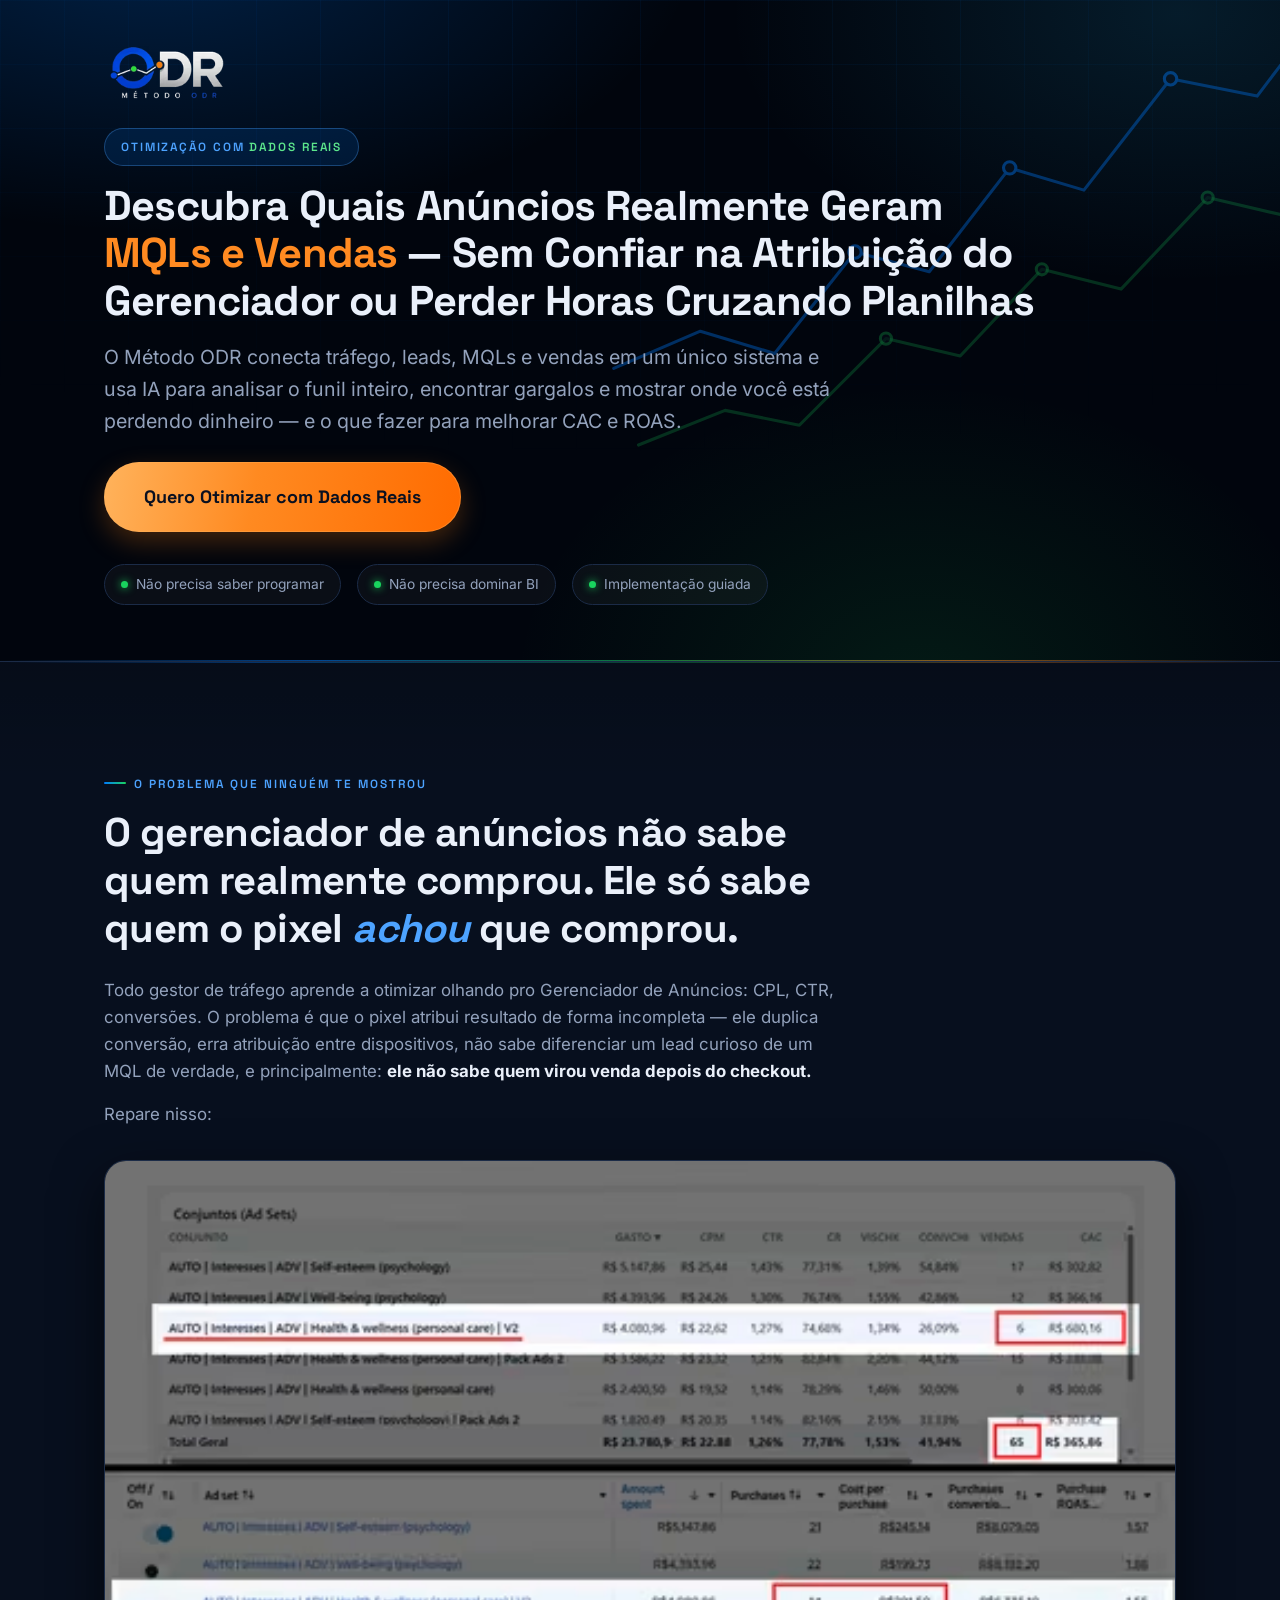
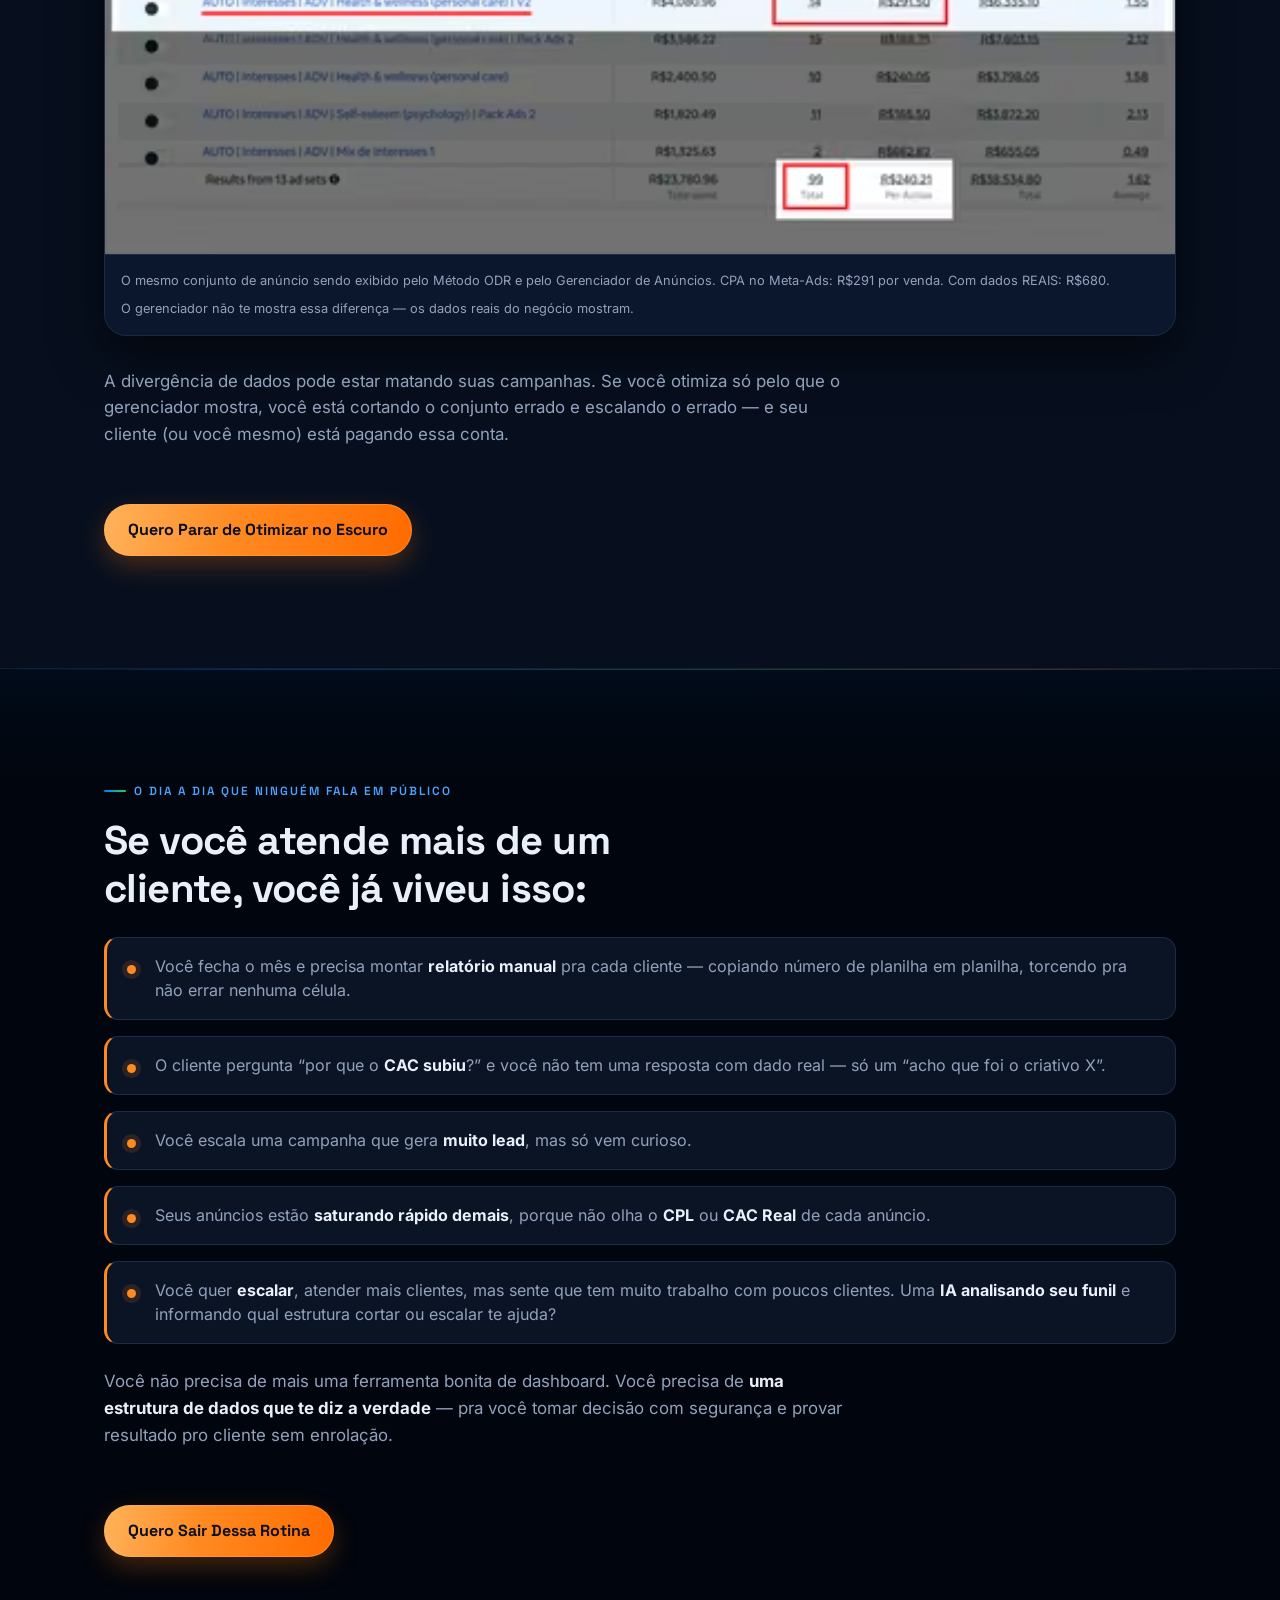
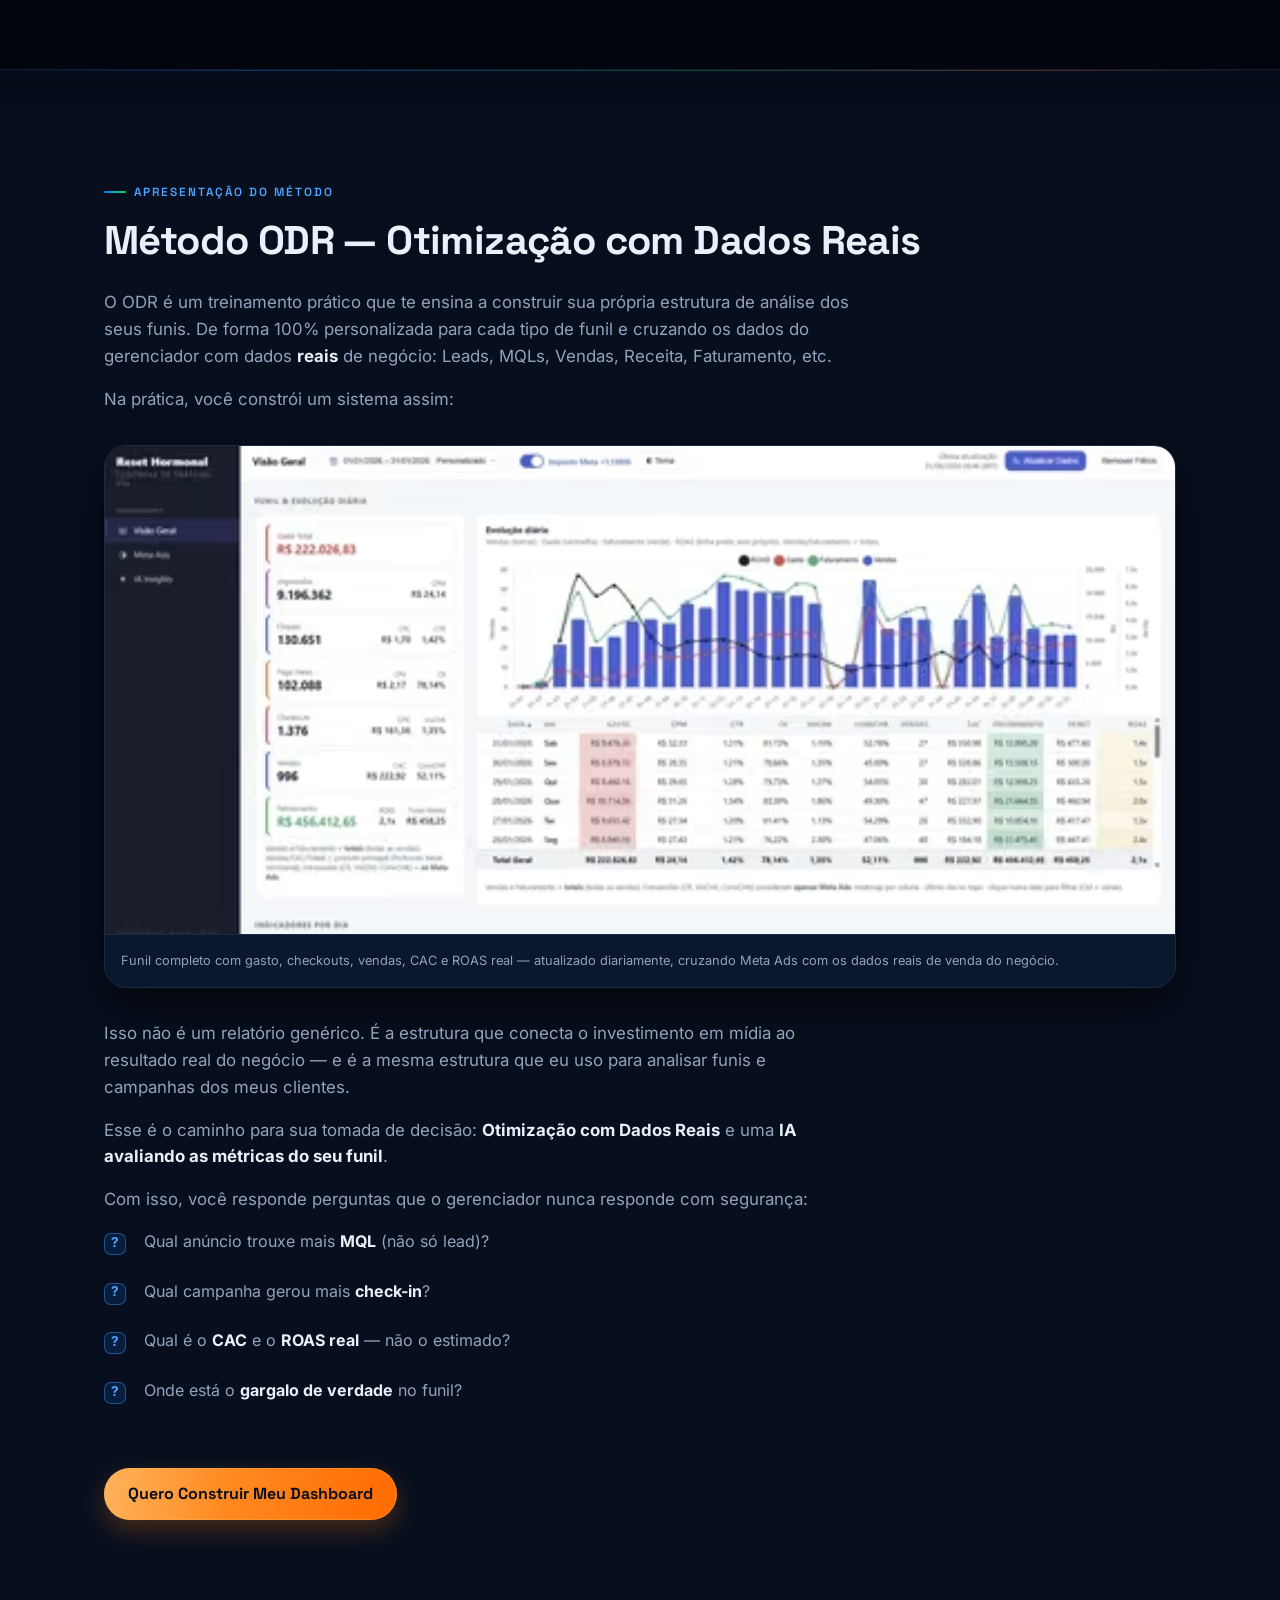
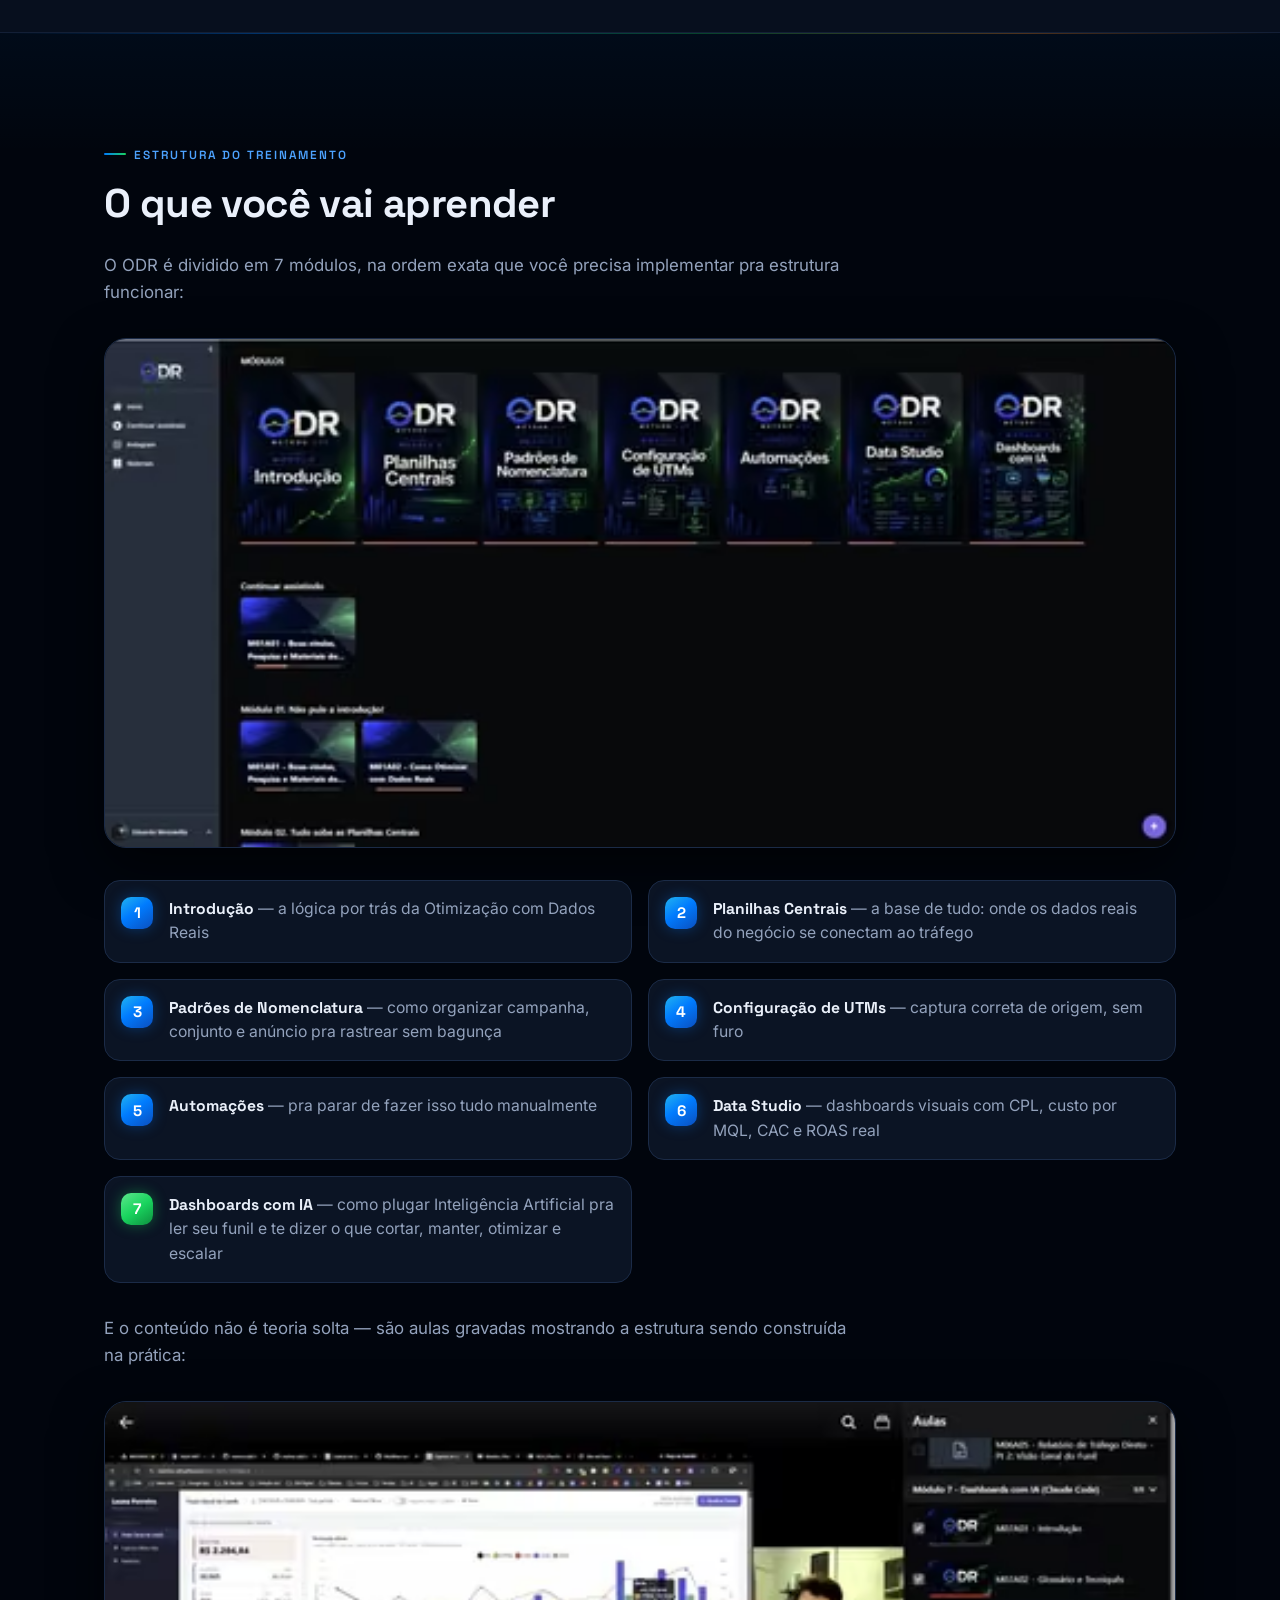
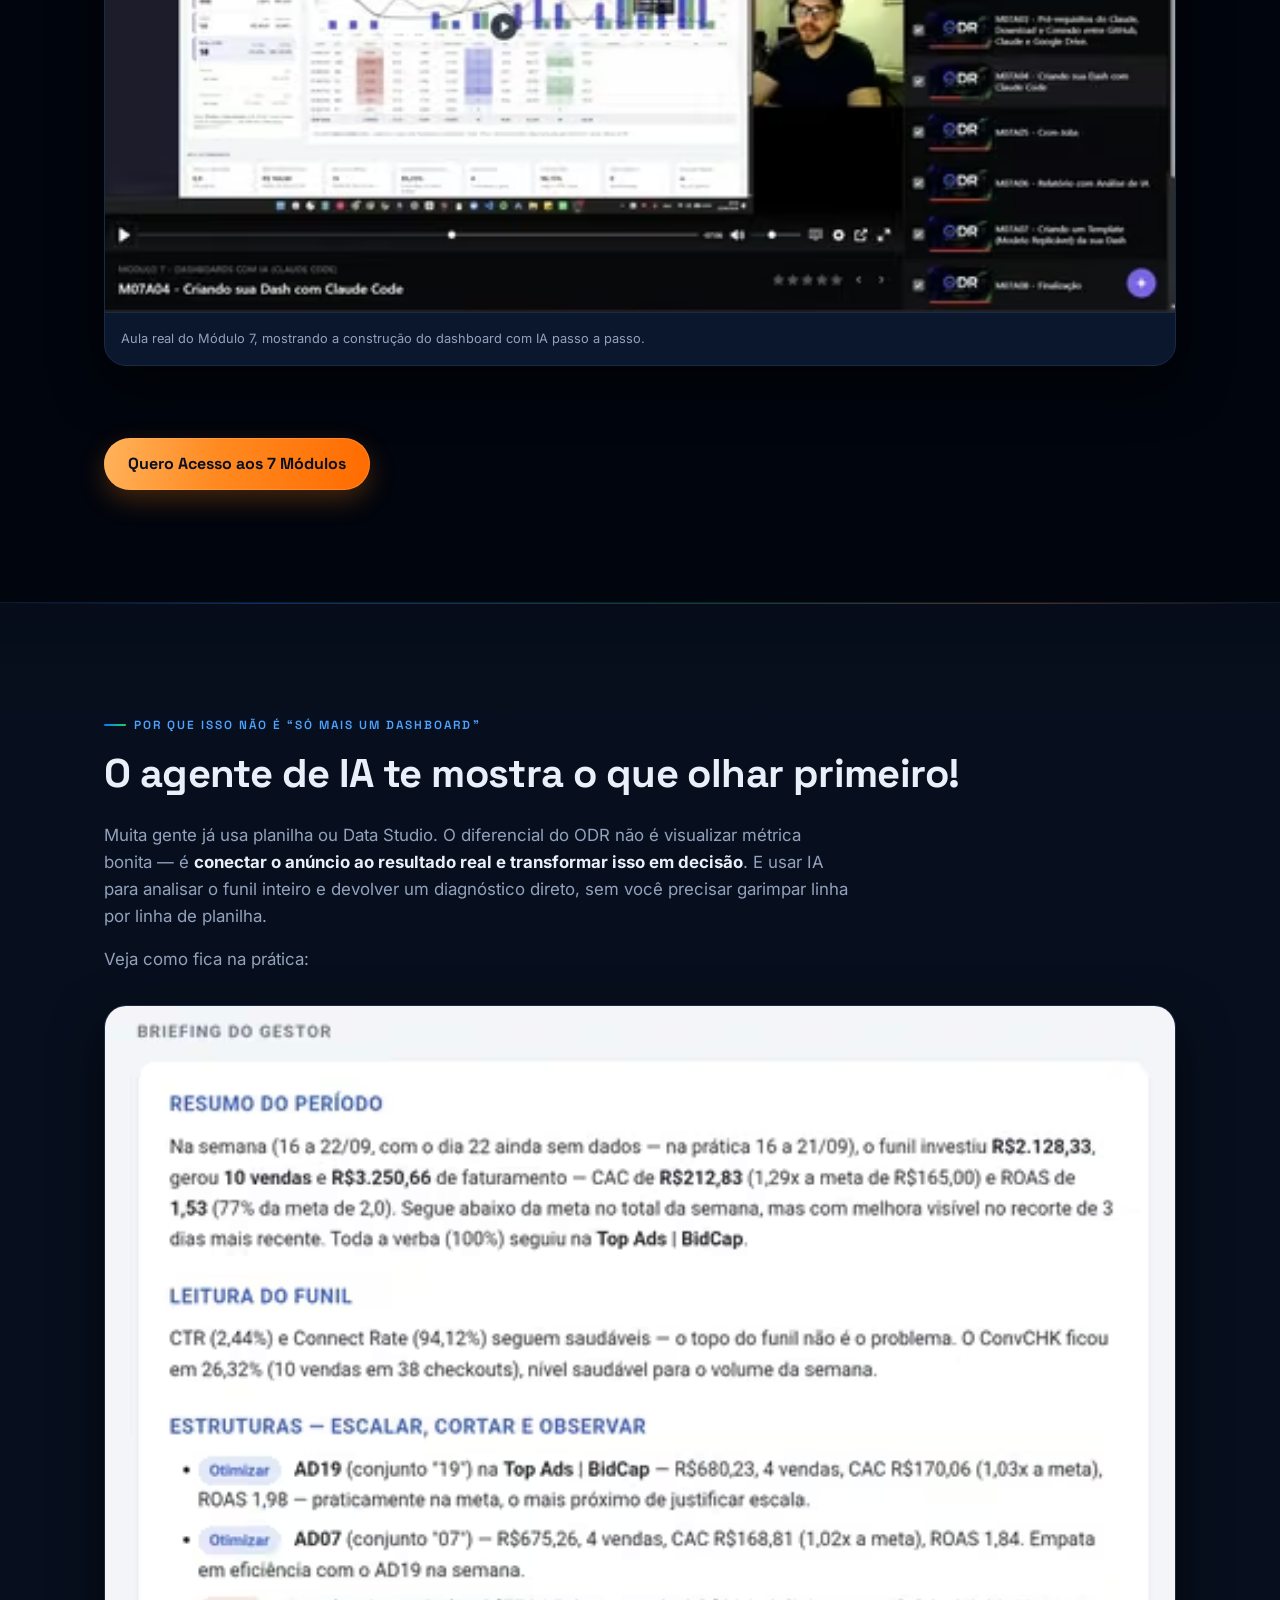
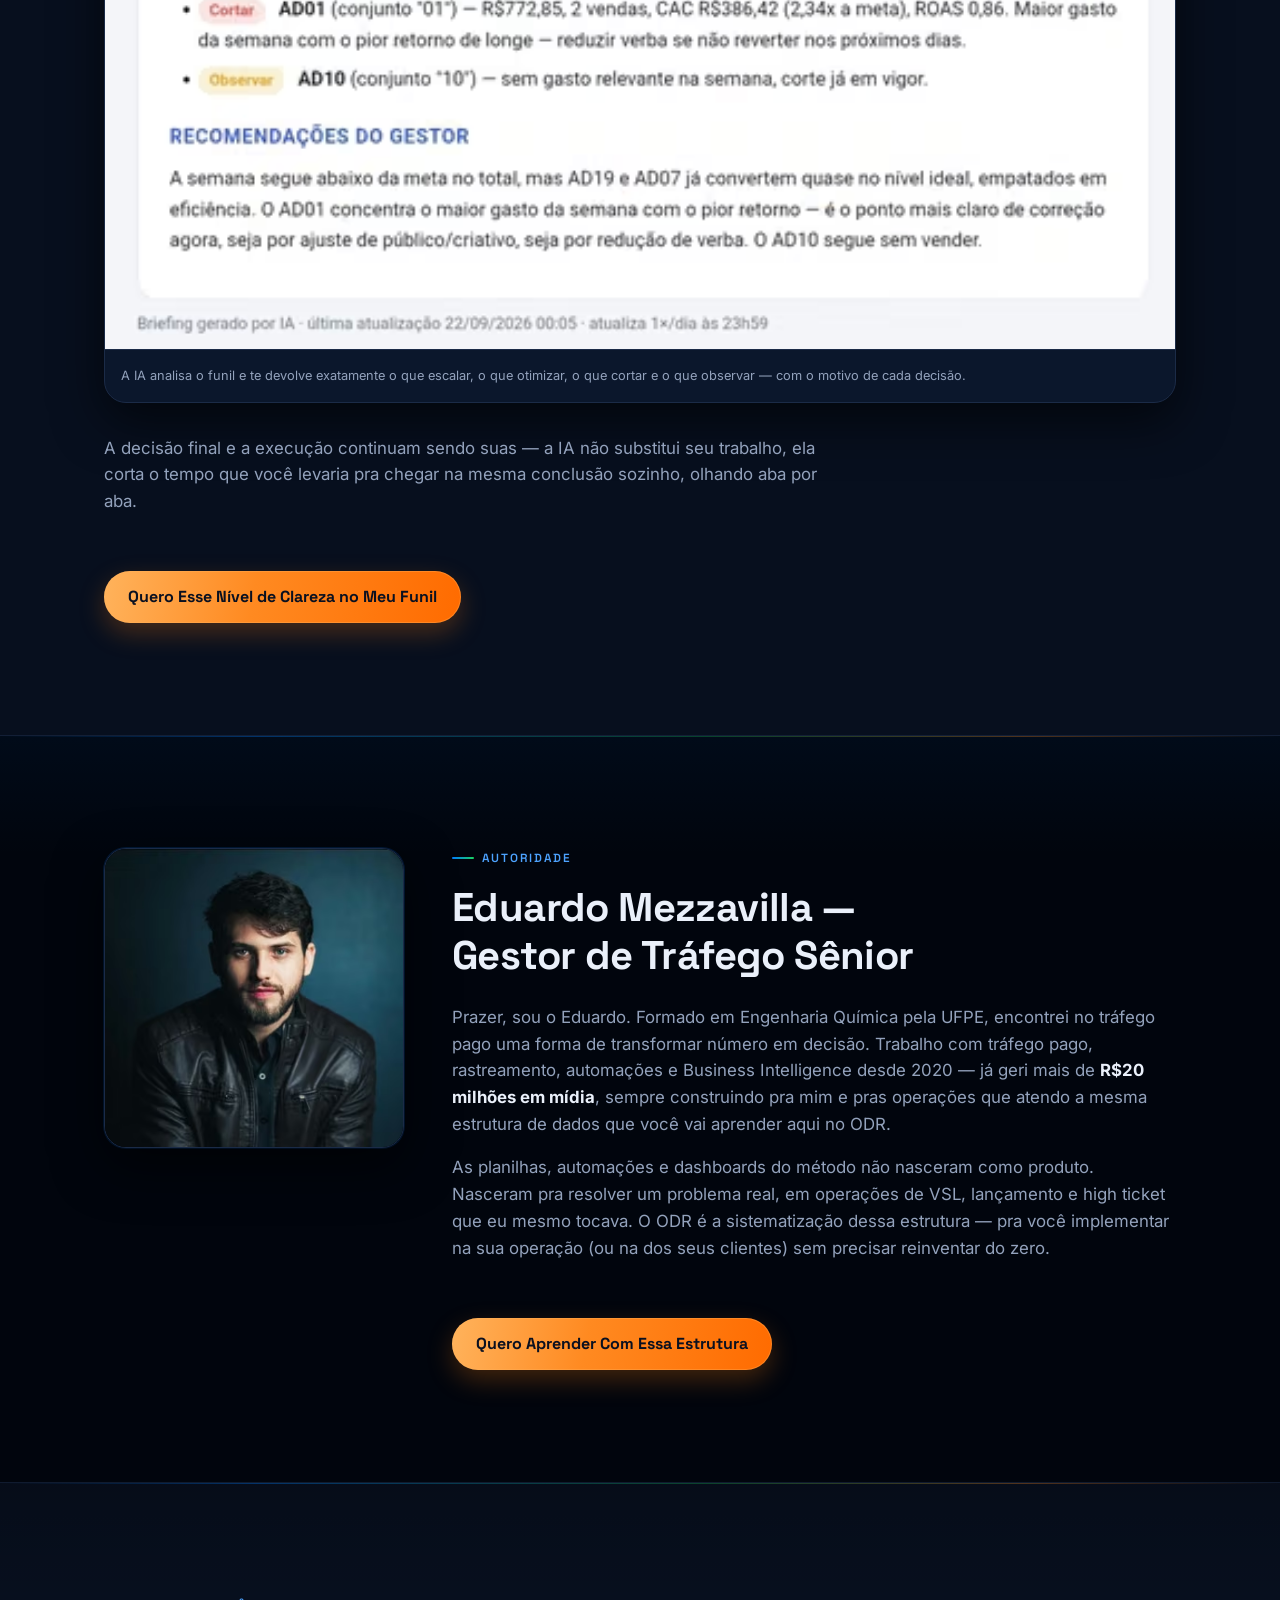
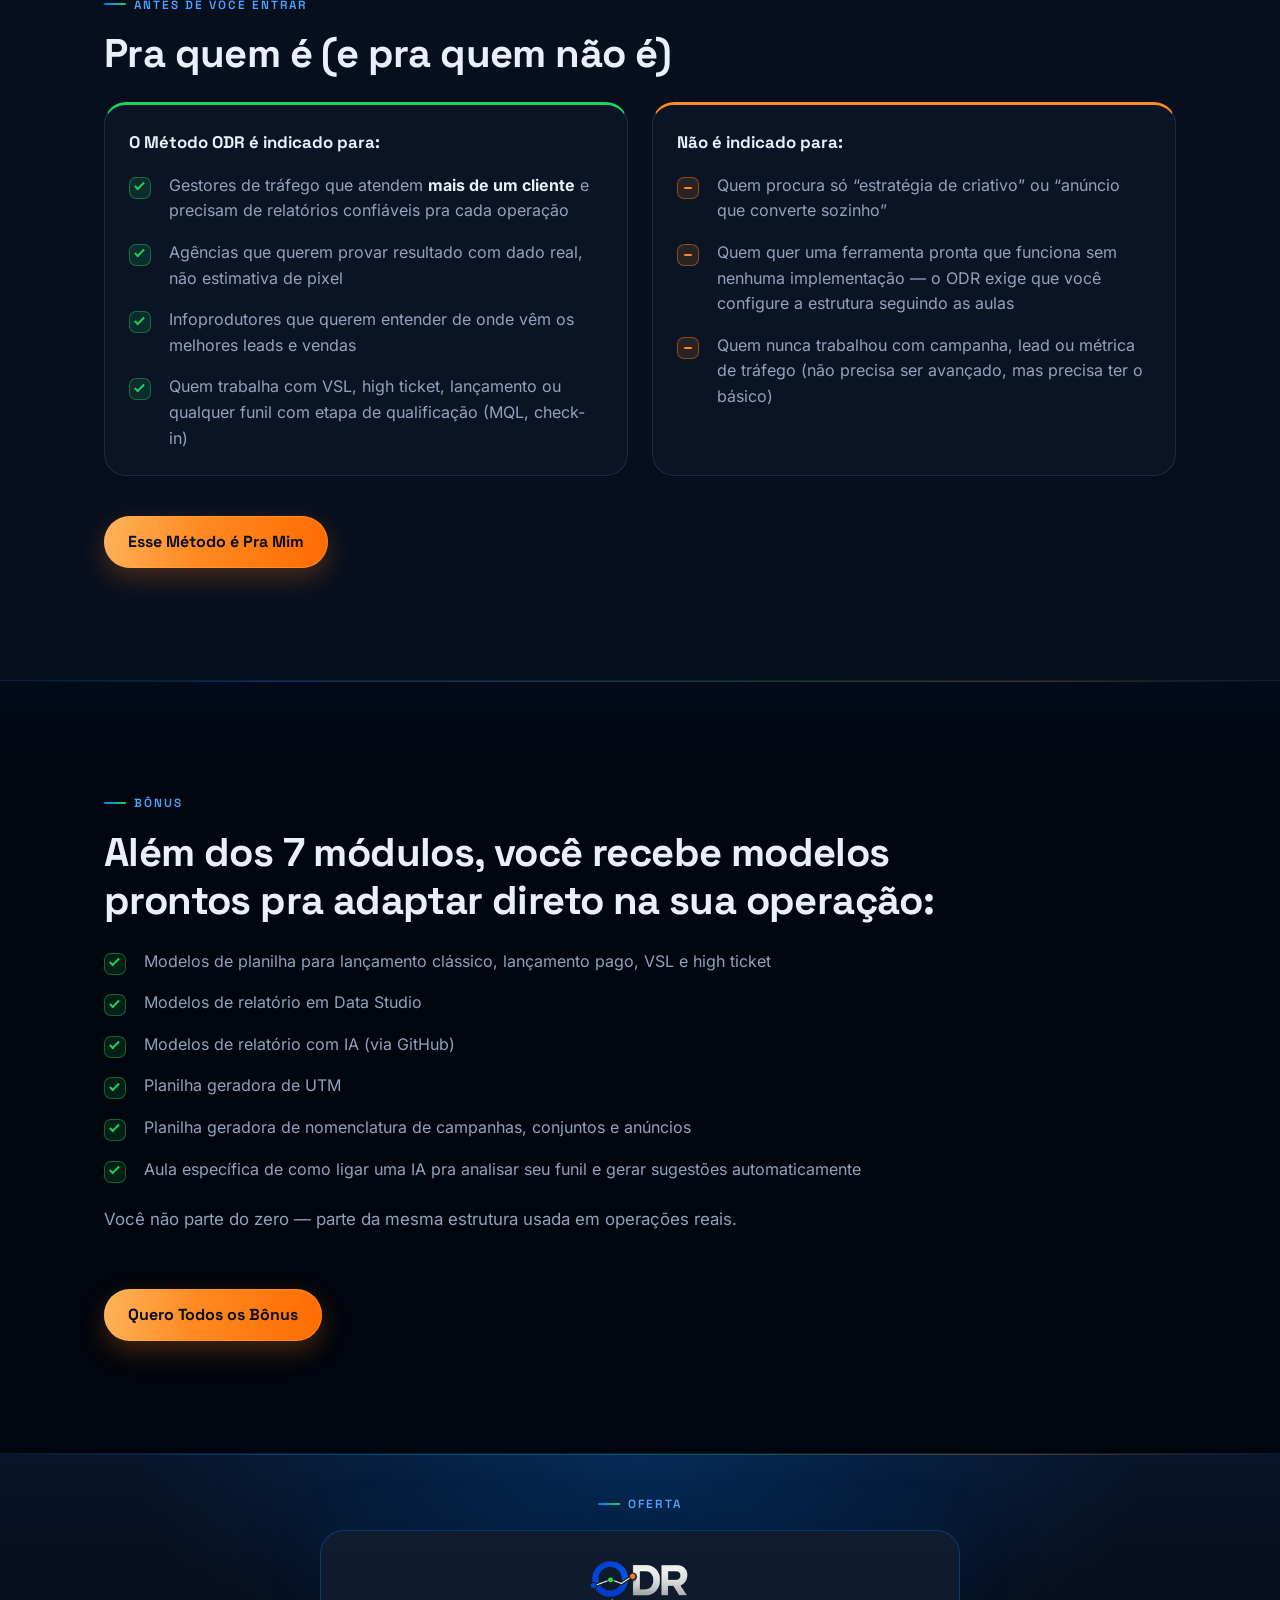
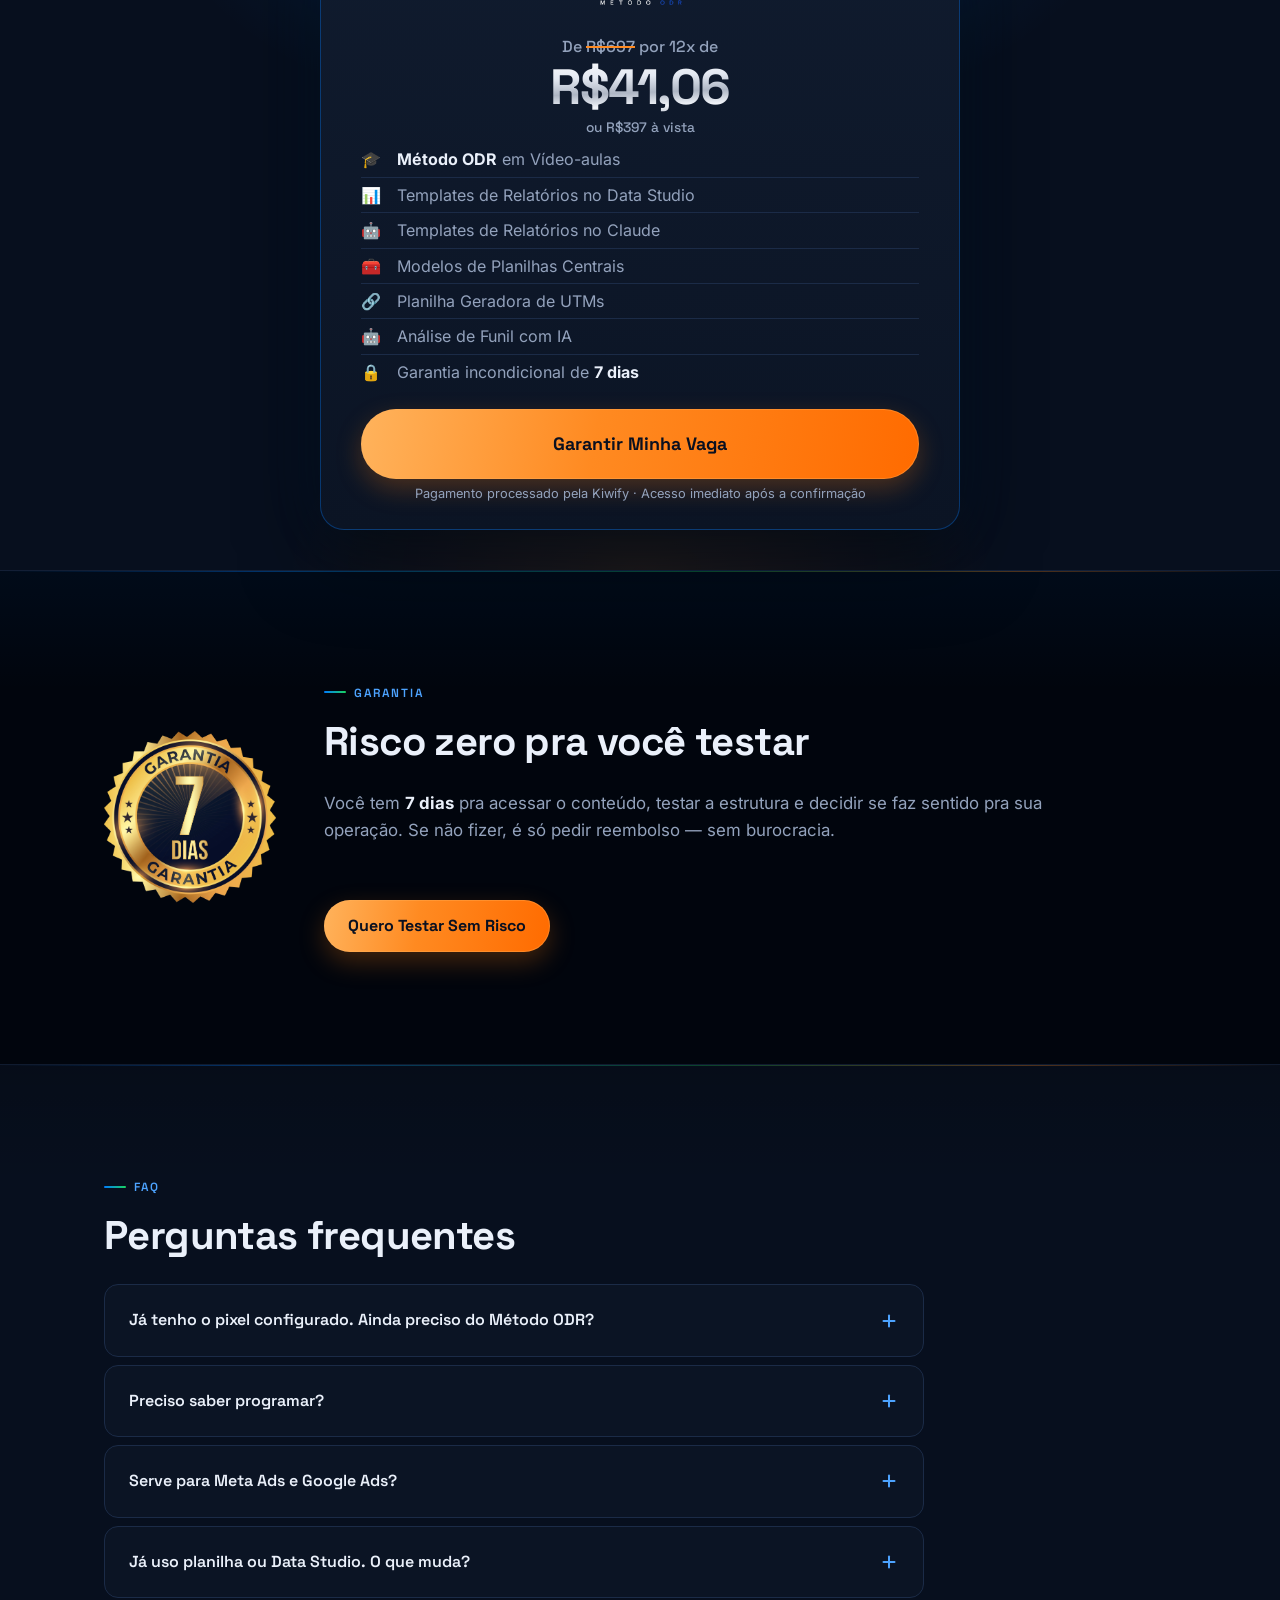
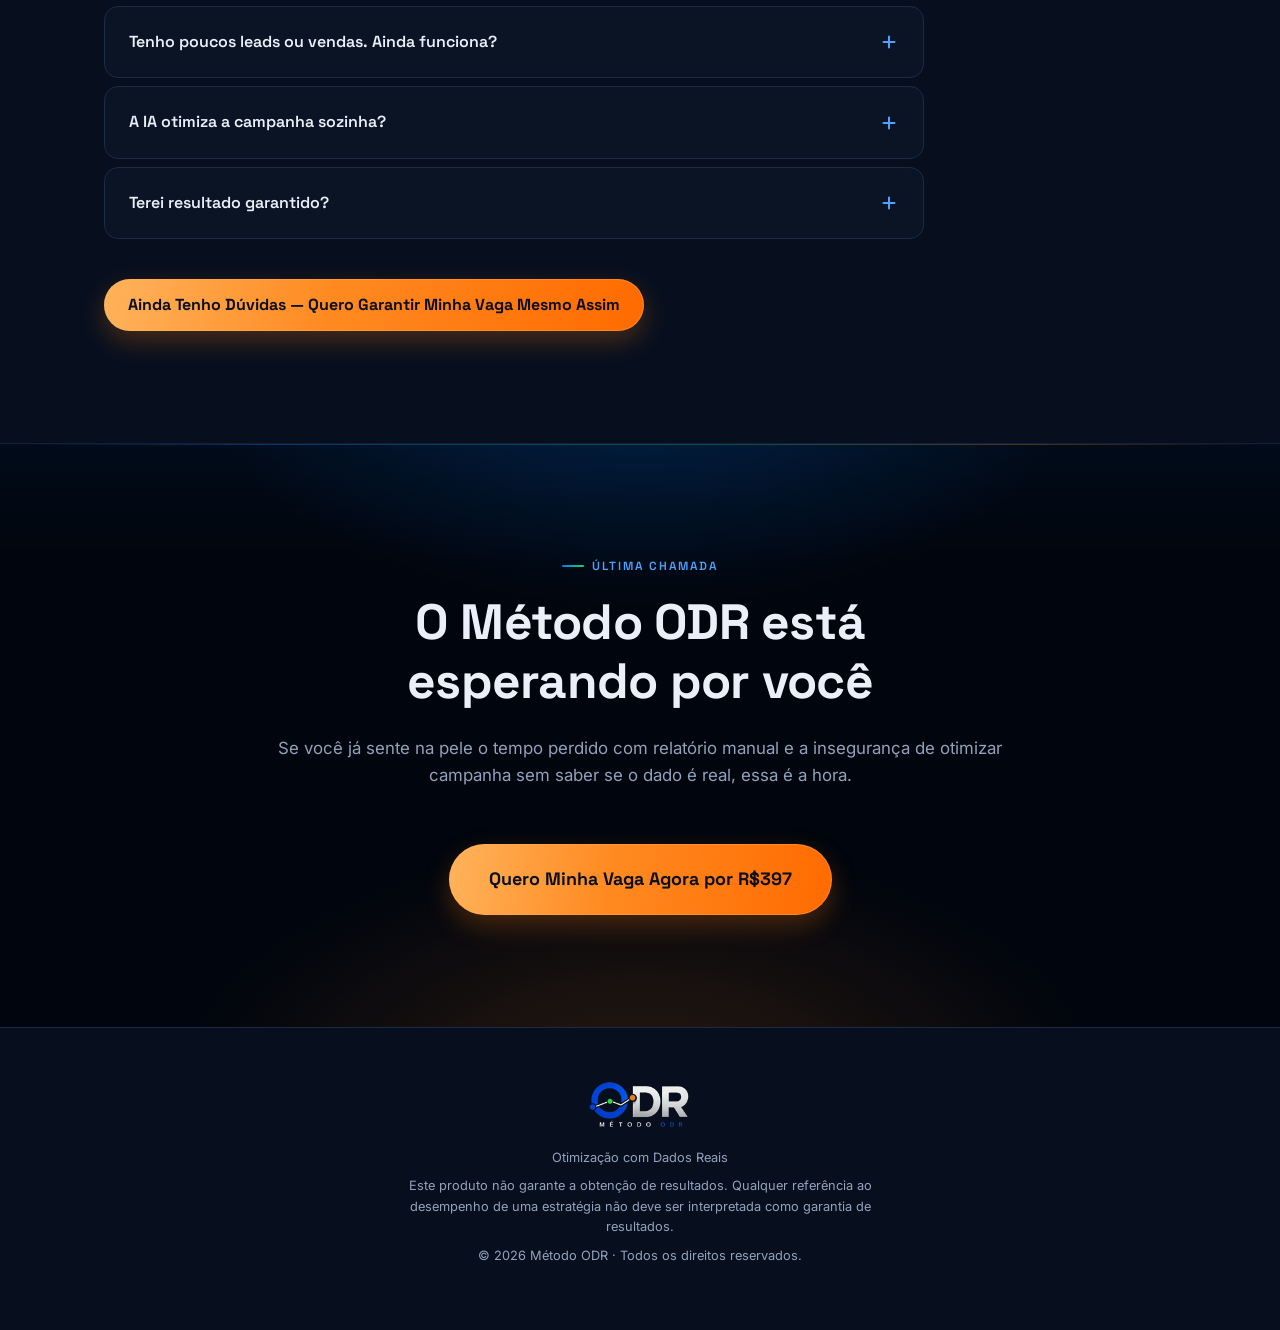
==== index.html @ b41dac34 "Remove price from offer CTA button text Co-Authored-By: Claude Sonnet 5 <noreply@anthropic.com> Clau" ====
<!doctype html>
<html lang="pt-BR">
<head>
<meta charset="utf-8">

<!-- ============================================================
     RASTREAMENTO — SEMPRE PRIMEIRO, NUNCA COM LAZY LOAD
     Ordem intencional: GTM e Meta Pixel disparam antes de CSS,
     fontes e qualquer JS da página.
     ============================================================ -->

<!-- Google Tag Manager -->
<script>(function(w,d,s,l,i){w[l]=w[l]||[];w[l].push({'gtm.start':
new Date().getTime(),event:'gtm.js'});var f=d.getElementsByTagName(s)[0],
j=d.createElement(s),dl=l!='dataLayer'?'&l='+l:'';j.async=true;j.src=
'https://www.googletagmanager.com/gtm.js?id='+i+dl;f.parentNode.insertBefore(j,f);
})(window,document,'script','dataLayer','GTM-T9RTDFZ2');</script>
<!-- End Google Tag Manager -->

<!-- Meta Pixel Code -->
<script>
!function(f,b,e,v,n,t,s){if(f.fbq)return;n=f.fbq=function(){n.callMethod?
n.callMethod.apply(n,arguments):n.queue.push(arguments)};if(!f._fbq)f._fbq=n;
n.push=n;n.loaded=!0;n.version='2.0';n.queue=[];t=b.createElement(e);t.async=!0;
t.src=v;s=b.getElementsByTagName(e)[0];s.parentNode.insertBefore(t,s)}(window,
document,'script','https://connect.facebook.net/en_US/fbevents.js');

/* eventID compartilhado entre Pixel (browser) e API de Conversões (servidor).
   É ele que evita evento duplicado quando a CAPI for ligada. */
window.ODR_PAGEVIEW_EVENT_ID = 'pv-' + Date.now().toString(36) + '-' +
  Math.random().toString(36).slice(2, 10);

fbq('init', '2180723985697542');
fbq('track', 'PageView', {}, { eventID: window.ODR_PAGEVIEW_EVENT_ID });
</script>
<!-- End Meta Pixel Code (o <noscript> fica no topo do <body>) -->

<meta name="viewport" content="width=device-width, initial-scale=1">
<meta name="theme-color" content="#01050D">

<title>Método ODR — Otimização com Dados Reais para Gestores de Tráfego</title>
<meta name="description" content="Aprenda a cruzar os dados reais do funil (MQL, check-in, venda) com o gerenciador de anúncios e pare de otimizar por CPL. Otimize por CAC e ROAS de verdade, mesmo gerenciando vários clientes.">
<meta name="robots" content="index, follow">
<link rel="canonical" href="https://metrics-odr.github.io/lp-metodo-odr/">

<meta property="og:type" content="website">
<meta property="og:locale" content="pt_BR">
<meta property="og:site_name" content="Método ODR">
<meta property="og:url" content="https://metrics-odr.github.io/lp-metodo-odr/">
<meta property="og:title" content="Seu Cliente Pergunta “De Onde Vieram Essas Vendas?” Você Chuta Com o Pixel, Vira a Noite no Excel — ou Tem um Sistema Que Já Responde">
<meta property="og:description" content="O Método ODR ensina gestores de tráfego e agências a cruzar os dados reais do funil (MQL, check-in, venda) com o gerenciador de anúncios — pra você parar de otimizar por CPL e começar a otimizar por CAC e ROAS de verdade.">
<meta property="og:image" content="https://metrics-odr.github.io/lp-metodo-odr/assets/img/og-image.png">
<meta property="og:image:width" content="1200">
<meta property="og:image:height" content="630">
<meta property="og:image:alt" content="Método ODR — Otimização com Dados Reais">

<meta name="twitter:card" content="summary_large_image">
<meta name="twitter:title" content="Seu Cliente Pergunta “De Onde Vieram Essas Vendas?” Você Chuta Com o Pixel ou Tem Certeza?">
<meta name="twitter:description" content="Cruze os dados reais do funil com o gerenciador de anúncios e otimize por CAC e ROAS de verdade.">
<meta name="twitter:image" content="https://metrics-odr.github.io/lp-metodo-odr/assets/img/og-image.png">

<!-- Favicon placeholder com as iniciais ODR -->
<link rel="icon" href="assets/img/favicon-64.png" type="image/png" sizes="64x64">
<link rel="apple-touch-icon" href="assets/img/apple-touch-icon.png">

<!-- Fontes self-hosted: sem chamada a domínio de terceiros. -->
<link rel="preload" href="assets/fonts/grotesk-latin.woff2" as="font" type="font/woff2" crossorigin>
<link rel="preload" href="assets/fonts/inter-latin.woff2" as="font" type="font/woff2" crossorigin>
<link rel="stylesheet" href="assets/css/style.css">
</head>
<body>
<!-- Google Tag Manager (noscript) -->
<noscript><iframe src="https://www.googletagmanager.com/ns.html?id=GTM-T9RTDFZ2"
height="0" width="0" style="display:none;visibility:hidden"></iframe></noscript>
<!-- End Google Tag Manager (noscript) -->

<!-- Meta Pixel (noscript) -->
<noscript><img height="1" width="1" style="display:none" alt=""
src="https://www.facebook.com/tr?id=2180723985697542&amp;ev=PageView&amp;noscript=1"></noscript>
<!-- End Meta Pixel (noscript) -->

<!-- ============================ SEÇÃO 1 — HERO ============================ -->
<header class="hero" id="topo">
  <svg class="hero__art" viewBox="0 0 600 400" aria-hidden="true" focusable="false" preserveAspectRatio="xMidYMid slice">
    <g fill="none" stroke-width="2.5" stroke-linecap="round" stroke-linejoin="round">
      <polyline points="20,330 90,300 150,318 215,236 275,252 340,168 400,186 470,96 540,110 590,44" stroke="#007BFE" opacity=".85"/>
      <polyline points="40,392 110,364 170,376 240,306 300,320 366,250 430,266 500,192 560,206" stroke="#19D45E" opacity=".5"/>
    </g>
    <g fill="#0B1424" stroke="#007BFE" stroke-width="2.5">
      <circle cx="215" cy="236" r="5"/><circle cx="340" cy="168" r="5"/>
      <circle cx="470" cy="96" r="5"/><circle cx="590" cy="44" r="5"/>
    </g>
    <g fill="#0B1424" stroke="#19D45E" stroke-width="2.5" opacity=".6">
      <circle cx="240" cy="306" r="4.5"/><circle cx="366" cy="250" r="4.5"/><circle cx="500" cy="192" r="4.5"/>
    </g>
  </svg>
  <div class="wrap hero__inner">
    <a class="brand" href="#topo" aria-label="Método ODR — início">
      <picture>
        <source type="image/avif" srcset="assets/img/logo-odr-180.avif 180w, assets/img/logo-odr-311.avif 311w, assets/img/logo-odr-466.avif 466w, assets/img/logo-odr-679.avif 679w" sizes="(min-width:561px) 133px, 105px">
        <source type="image/webp" srcset="assets/img/logo-odr-180.webp 180w, assets/img/logo-odr-311.webp 311w, assets/img/logo-odr-466.webp 466w, assets/img/logo-odr-679.webp 679w" sizes="(min-width:561px) 133px, 105px">
        <img src="assets/img/logo-odr.png" width="679" height="341"
             alt="Método ODR — Otimização com Dados Reais" fetchpriority="high" decoding="async">
      </picture>
    </a>

    <p class="eyebrow">Otimização com <b>Dados Reais</b></p>

    <h1 class="hero__title">
      Descubra Quais Anúncios Realmente Geram <em>MQLs e Vendas</em> — Sem Confiar na Atribuição
      do Gerenciador ou Perder Horas Cruzando Planilhas
    </h1>

    <p class="hero__sub">
      O Método ODR conecta tráfego, leads, MQLs e vendas em um único sistema e usa IA para
      analisar o funil inteiro, encontrar gargalos e mostrar onde você está perdendo dinheiro —
      e o que fazer para melhorar CAC e ROAS.
    </p>

    <!-- TODO: trocar pelo link do checkout Kiwify (config em assets/js/script.js → CHECKOUT_URL) -->
    <a class="btn btn--primary btn--xl" href="#oferta" data-cta="scroll" data-cta-id="cta-1">
      Quero Otimizar com Dados Reais
    </a>

    <ul class="hero__badges">
      <li>Não precisa saber programar</li>
      <li>Não precisa dominar BI</li>
      <li>Implementação guiada</li>
    </ul>
  </div>
</header>

<main>

<!-- ============ SEÇÃO 2 — ABERTURA DE CONSCIÊNCIA ============ -->
<section class="sec sec--alt" id="secao-2" aria-labelledby="h2-2">
  <div class="wrap">
    <p class="sec__kicker">O problema que ninguém te mostrou</p>
    <h2 class="sec__title" id="h2-2">
      O gerenciador de anúncios não sabe quem realmente comprou.
      Ele só sabe quem o pixel <em>achou</em> que comprou.
    </h2>

    <p class="lead">
      Todo gestor de tráfego aprende a otimizar olhando pro Gerenciador de Anúncios: CPL, CTR,
      conversões. O problema é que o pixel atribui resultado de forma incompleta — ele duplica
      conversão, erra atribuição entre dispositivos, não sabe diferenciar um lead curioso de um
      MQL de verdade, e principalmente: <strong>ele não sabe quem virou venda depois do checkout.</strong>
    </p>

    <p class="lead">Repare nisso:</p>

    <figure class="shot">
      <picture>
        <source type="image/avif" srcset="assets/img/imagem-4-480.avif 480w, assets/img/imagem-4-800.avif 800w, assets/img/imagem-4-952.avif 952w" sizes="(min-width:1120px) 1080px, calc(100vw - 40px)">
        <source type="image/webp" srcset="assets/img/imagem-4-480.webp 480w, assets/img/imagem-4-800.webp 800w, assets/img/imagem-4-952.webp 952w" sizes="(min-width:1120px) 1080px, calc(100vw - 40px)">
        <img src="assets/img/imagem-4.png" width="952" height="616" loading="lazy" decoding="async"
          alt="Tabela de conjuntos de anúncio comparando dois ad sets: um com CAC de R$291 por venda real e outro com R$680.">
      </picture>
      <figcaption>
        <p>O mesmo conjunto de anúncio sendo exibido pelo Método ODR e pelo Gerenciador de Anúncios. CPA no Meta-Ads: R$291 por venda. Com dados REAIS: R$680.</p>
        <p>O gerenciador não te mostra essa diferença — os dados reais do negócio mostram.</p>
      </figcaption>
    </figure>

    <p class="lead">
      A divergência de dados pode estar matando suas campanhas. Se você otimiza só pelo que o
      gerenciador mostra, você está cortando o conjunto errado e escalando o errado — e seu
      cliente (ou você mesmo) está pagando essa conta.
    </p>

    <!-- TODO: trocar pelo link do checkout Kiwify (config em assets/js/script.js → CHECKOUT_URL) -->
    <a class="btn btn--primary" href="#oferta" data-cta="scroll" data-cta-id="cta-2">
      Quero Parar de Otimizar no Escuro
    </a>
  </div>
</section>

<!-- ==================== SEÇÃO 3 — AGITAÇÃO ==================== -->
<section class="sec" id="secao-3" aria-labelledby="h2-3">
  <div class="wrap">
    <p class="sec__kicker">O dia a dia que ninguém fala em público</p>
    <h2 class="sec__title" id="h2-3">Se você atende mais de um cliente, você já viveu isso:</h2>

    <ul class="painlist">
      <li>Você fecha o mês e precisa montar <strong>relatório manual</strong> pra cada cliente — copiando número de planilha em planilha, torcendo pra não errar nenhuma célula.</li>
      <li>O cliente pergunta “por que o <strong>CAC subiu</strong>?” e você não tem uma resposta com dado real — só um “acho que foi o criativo X”.</li>
      <li>Você escala uma campanha que gera <strong>muito lead</strong>, mas só vem curioso.</li>
      <li>Seus anúncios estão <strong>saturando rápido demais</strong>, porque não olha o <strong>CPL</strong> ou <strong>CAC Real</strong> de cada anúncio.</li>
      <li>Você quer <strong>escalar</strong>, atender mais clientes, mas sente que tem muito trabalho com poucos clientes. Uma <strong>IA analisando seu funil</strong> e informando qual estrutura cortar ou escalar te ajuda?</li>
    </ul>

    <p class="lead">
      Você não precisa de mais uma ferramenta bonita de dashboard. Você precisa de
      <strong>uma estrutura de dados que te diz a verdade</strong> — pra você tomar decisão com
      segurança e provar resultado pro cliente sem enrolação.
    </p>

    <!-- TODO: trocar pelo link do checkout Kiwify (config em assets/js/script.js → CHECKOUT_URL) -->
    <a class="btn btn--primary" href="#oferta" data-cta="scroll" data-cta-id="cta-3">
      Quero Sair Dessa Rotina
    </a>
  </div>
</section>

<!-- ============ SEÇÃO 4 — APRESENTAÇÃO DO MÉTODO ============ -->
<section class="sec sec--alt" id="metodo" aria-labelledby="h2-4">
  <div class="wrap">
    <p class="sec__kicker">Apresentação do método</p>
    <h2 class="sec__title" id="h2-4">Método ODR — Otimização com Dados Reais</h2>

    <p class="lead">
      O ODR é um treinamento prático que te ensina a construir sua própria estrutura de análise dos
      seus funis. De forma 100% personalizada para cada tipo de funil e cruzando os dados do
      gerenciador com dados <strong>reais</strong> de negócio: Leads, MQLs, Vendas, Receita, Faturamento, etc.
    </p>

    <p class="lead">Na prática, você constrói um sistema assim:</p>

    <figure class="shot">
      <picture>
        <source type="image/avif" srcset="assets/img/imagem-3-480.avif 480w, assets/img/imagem-3-800.avif 800w, assets/img/imagem-3-1200.avif 1200w, assets/img/imagem-3-1568.avif 1568w" sizes="(min-width:1120px) 1080px, calc(100vw - 40px)">
        <source type="image/webp" srcset="assets/img/imagem-3-480.webp 480w, assets/img/imagem-3-800.webp 800w, assets/img/imagem-3-1200.webp 1200w, assets/img/imagem-3-1568.webp 1568w" sizes="(min-width:1120px) 1080px, calc(100vw - 40px)">
        <img src="assets/img/imagem-3.png" width="1568" height="717" loading="lazy" decoding="async"
          alt="Dashboard do funil completo com gasto, checkouts, vendas, CAC e ROAS real atualizados diariamente.">
      </picture>
      <figcaption>
        Funil completo com gasto, checkouts, vendas, CAC e ROAS real — atualizado diariamente,
        cruzando Meta Ads com os dados reais de venda do negócio.
      </figcaption>
    </figure>

    <p class="lead">
      Isso não é um relatório genérico. É a estrutura que conecta o investimento em mídia ao
      resultado real do negócio — e é a mesma estrutura que eu uso para analisar funis e
      campanhas dos meus clientes.
    </p>

    <p class="lead">
      Esse é o caminho para sua tomada de decisão: <strong>Otimização com Dados Reais</strong> e uma
      <strong>IA avaliando as métricas do seu funil</strong>.
    </p>

    <p class="lead">Com isso, você responde perguntas que o gerenciador nunca responde com segurança:</p>

    <ul class="checklist checklist--q checklist--spaced">
      <li>Qual anúncio trouxe mais <strong>MQL</strong> (não só lead)?</li>
      <li>Qual campanha gerou mais <strong>check-in</strong>?</li>
      <li>Qual é o <strong>CAC</strong> e o <strong>ROAS real</strong> — não o estimado?</li>
      <li>Onde está o <strong>gargalo de verdade</strong> no funil?</li>
    </ul>

    <!-- TODO: trocar pelo link do checkout Kiwify (config em assets/js/script.js → CHECKOUT_URL) -->
    <a class="btn btn--primary" href="#oferta" data-cta="scroll" data-cta-id="cta-4">
      Quero Construir Meu Dashboard
    </a>
  </div>
</section>

<!-- ============ SEÇÃO 5 — O QUE VOCÊ VAI APRENDER ============ -->
<section class="sec" id="modulos" aria-labelledby="h2-5">
  <div class="wrap">
    <p class="sec__kicker">Estrutura do treinamento</p>
    <h2 class="sec__title" id="h2-5">O que você vai aprender</h2>

    <p class="lead">
      O ODR é dividido em 7 módulos, na ordem exata que você precisa implementar pra estrutura funcionar:
    </p>

    <figure class="shot">
      <picture>
        <source type="image/avif" srcset="assets/img/imagem-8-480.avif 480w, assets/img/imagem-8-800.avif 800w, assets/img/imagem-8-1200.avif 1200w, assets/img/imagem-8-1568.avif 1568w" sizes="(min-width:1120px) 1080px, calc(100vw - 40px)">
        <source type="image/webp" srcset="assets/img/imagem-8-480.webp 480w, assets/img/imagem-8-800.webp 800w, assets/img/imagem-8-1200.webp 1200w, assets/img/imagem-8-1568.webp 1568w" sizes="(min-width:1120px) 1080px, calc(100vw - 40px)">
        <img src="assets/img/imagem-8.png" width="1568" height="744" loading="lazy" decoding="async"
          alt="Área de membros do Método ODR exibindo os 7 módulos do treinamento.">
      </picture>
    </figure>

    <ol class="modules">
      <li><span class="modules__n">1</span><div><strong>Introdução</strong> — a lógica por trás da Otimização com Dados Reais</div></li>
      <li><span class="modules__n">2</span><div><strong>Planilhas Centrais</strong> — a base de tudo: onde os dados reais do negócio se conectam ao tráfego</div></li>
      <li><span class="modules__n">3</span><div><strong>Padrões de Nomenclatura</strong> — como organizar campanha, conjunto e anúncio pra rastrear sem bagunça</div></li>
      <li><span class="modules__n">4</span><div><strong>Configuração de UTMs</strong> — captura correta de origem, sem furo</div></li>
      <li><span class="modules__n">5</span><div><strong>Automações</strong> — pra parar de fazer isso tudo manualmente</div></li>
      <li><span class="modules__n">6</span><div><strong>Data Studio</strong> — dashboards visuais com CPL, custo por MQL, CAC e ROAS real</div></li>
      <li><span class="modules__n">7</span><div><strong>Dashboards com IA</strong> — como plugar Inteligência Artificial pra ler seu funil e te dizer o que cortar, manter, otimizar e escalar</div></li>
    </ol>

    <p class="lead">
      E o conteúdo não é teoria solta — são aulas gravadas mostrando a estrutura sendo construída na prática:
    </p>

    <figure class="shot">
      <picture>
        <source type="image/avif" srcset="assets/img/imagem-9-480.avif 480w, assets/img/imagem-9-800.avif 800w, assets/img/imagem-9-1200.avif 1200w, assets/img/imagem-9-1568.avif 1568w" sizes="(min-width:1120px) 1080px, calc(100vw - 40px)">
        <source type="image/webp" srcset="assets/img/imagem-9-480.webp 480w, assets/img/imagem-9-800.webp 800w, assets/img/imagem-9-1200.webp 1200w, assets/img/imagem-9-1568.webp 1568w" sizes="(min-width:1120px) 1080px, calc(100vw - 40px)">
        <img src="assets/img/imagem-9.png" width="1568" height="748" loading="lazy" decoding="async"
          alt="Aula real do Módulo 7 do Método ODR mostrando a construção do dashboard com IA passo a passo.">
      </picture>
      <figcaption>Aula real do Módulo 7, mostrando a construção do dashboard com IA passo a passo.</figcaption>
    </figure>

    <!-- TODO: trocar pelo link do checkout Kiwify (config em assets/js/script.js → CHECKOUT_URL) -->
    <a class="btn btn--primary" href="#oferta" data-cta="scroll" data-cta-id="cta-5">
      Quero Acesso aos 7 Módulos
    </a>
  </div>
</section>

<!-- ================== SEÇÃO 6 — O DIFERENCIAL ================== -->
<section class="sec sec--alt" id="secao-6" aria-labelledby="h2-6">
  <div class="wrap">
    <p class="sec__kicker">Por que isso não é “só mais um dashboard”</p>
    <h2 class="sec__title" id="h2-6">O agente de IA te mostra o que olhar primeiro!</h2>

    <p class="lead">
      Muita gente já usa planilha ou Data Studio. O diferencial do ODR não é visualizar métrica
      bonita — é <strong>conectar o anúncio ao resultado real e transformar isso em decisão</strong>.
      E usar IA para analisar o funil inteiro e devolver um diagnóstico direto, sem você precisar
      garimpar linha por linha de planilha.
    </p>

    <p class="lead">Veja como fica na prática:</p>

    <figure class="shot">
      <picture>
        <source type="image/avif" srcset="assets/img/imagem-5-480.avif 480w, assets/img/imagem-5-800.avif 800w, assets/img/imagem-5-1200.avif 1200w, assets/img/imagem-5-1440.avif 1440w" sizes="(min-width:1120px) 1080px, calc(100vw - 40px)">
        <source type="image/webp" srcset="assets/img/imagem-5-480.webp 480w, assets/img/imagem-5-800.webp 800w, assets/img/imagem-5-1200.webp 1200w, assets/img/imagem-5-1440.webp 1440w" sizes="(min-width:1120px) 1080px, calc(100vw - 40px)">
        <img src="assets/img/imagem-5.png" width="1440" height="1269" loading="lazy" decoding="async"
          alt="Briefing do gestor gerado por IA com resumo do período, leitura do funil, estruturas a escalar, cortar e observar, e recomendações.">
      </picture>
      <figcaption>
        A IA analisa o funil e te devolve exatamente o que escalar, o que otimizar, o que cortar
        e o que observar — com o motivo de cada decisão.
      </figcaption>
    </figure>

    <p class="lead">
      A decisão final e a execução continuam sendo suas — a IA não substitui seu trabalho, ela corta
      o tempo que você levaria pra chegar na mesma conclusão sozinho, olhando aba por aba.
    </p>

    <!-- TODO: trocar pelo link do checkout Kiwify (config em assets/js/script.js → CHECKOUT_URL) -->
    <a class="btn btn--primary" href="#oferta" data-cta="scroll" data-cta-id="cta-6">
      Quero Esse Nível de Clareza no Meu Funil
    </a>
  </div>
</section>

<!-- ==================== SEÇÃO 7 — AUTORIDADE ==================== -->
<section class="sec" id="autoridade" aria-labelledby="h2-7">
  <div class="wrap author">
    <figure class="author__photo">
      <picture>
        <source type="image/avif" srcset="assets/img/imagem-1-320.avif 320w, assets/img/imagem-1-480.avif 480w, assets/img/imagem-1-640.avif 640w" sizes="(max-width:360px) calc(100vw - 40px), 300px">
        <source type="image/webp" srcset="assets/img/imagem-1-320.webp 320w, assets/img/imagem-1-480.webp 480w, assets/img/imagem-1-640.webp 640w" sizes="(max-width:360px) calc(100vw - 40px), 300px">
        <img src="assets/img/imagem-1.png" width="640" height="640" loading="lazy" decoding="async"
          alt="Foto profissional de Eduardo Mezzavilla, gestor de tráfego sênior e criador do Método ODR.">
      </picture>
    </figure>

    <div class="author__body">
      <p class="sec__kicker">Autoridade</p>
      <h2 class="sec__title" id="h2-7">Eduardo Mezzavilla — Gestor de Tráfego Sênior</h2>

      <p class="lead">
        Prazer, sou o Eduardo. Formado em Engenharia Química pela UFPE, encontrei no tráfego pago uma forma
        de transformar número em decisão. Trabalho com tráfego pago, rastreamento, automações e
        Business Intelligence desde 2020 — já geri mais de <strong>R$20 milhões em mídia</strong>,
        sempre construindo pra mim e pras operações que atendo a mesma estrutura de dados que você
        vai aprender aqui no ODR.
      </p>

      <p class="lead">
        As planilhas, automações e dashboards do método não nasceram como produto. Nasceram pra
        resolver um problema real, em operações de VSL, lançamento e high ticket que eu mesmo tocava.
        O ODR é a sistematização dessa estrutura — pra você implementar na sua operação (ou na dos
        seus clientes) sem precisar reinventar do zero.
      </p>

      <!-- TODO: trocar pelo link do checkout Kiwify (config em assets/js/script.js → CHECKOUT_URL) -->
      <a class="btn btn--primary" href="#oferta" data-cta="scroll" data-cta-id="cta-7">
        Quero Aprender Com Essa Estrutura
      </a>
    </div>
  </div>
</section>

<!-- ==================== SEÇÃO 8 — PRA QUEM É ==================== -->
<section class="sec sec--alt" id="para-quem" aria-labelledby="h2-8">
  <div class="wrap">
    <p class="sec__kicker">Antes de você entrar</p>
    <h2 class="sec__title" id="h2-8">Pra quem é (e pra quem não é)</h2>

    <div class="fit">
      <div class="fit__col fit__col--yes">
        <h3 class="fit__h">O Método ODR é indicado para:</h3>
        <ul class="checklist">
          <li>Gestores de tráfego que atendem <strong>mais de um cliente</strong> e precisam de relatórios confiáveis pra cada operação</li>
          <li>Agências que querem provar resultado com dado real, não estimativa de pixel</li>
          <li>Infoprodutores que querem entender de onde vêm os melhores leads e vendas</li>
          <li>Quem trabalha com VSL, high ticket, lançamento ou qualquer funil com etapa de qualificação (MQL, check-in)</li>
        </ul>
      </div>

      <div class="fit__col fit__col--no">
        <h3 class="fit__h">Não é indicado para:</h3>
        <ul class="checklist checklist--no">
          <li>Quem procura só “estratégia de criativo” ou “anúncio que converte sozinho”</li>
          <li>Quem quer uma ferramenta pronta que funciona sem nenhuma implementação — o ODR exige que você configure a estrutura seguindo as aulas</li>
          <li>Quem nunca trabalhou com campanha, lead ou métrica de tráfego (não precisa ser avançado, mas precisa ter o básico)</li>
        </ul>
      </div>
    </div>

    <!-- TODO: trocar pelo link do checkout Kiwify (config em assets/js/script.js → CHECKOUT_URL) -->
    <a class="btn btn--primary" href="#oferta" data-cta="scroll" data-cta-id="cta-8">
      Esse Método é Pra Mim
    </a>
  </div>
</section>

<!-- ====================== SEÇÃO 9 — BÔNUS ====================== -->
<section class="sec" id="bonus" aria-labelledby="h2-9">
  <div class="wrap">
    <p class="sec__kicker">Bônus</p>
    <h2 class="sec__title" id="h2-9">Além dos 7 módulos, você recebe modelos prontos pra adaptar direto na sua operação:</h2>

    <ul class="checklist checklist--bonus">
      <li>Modelos de planilha para lançamento clássico, lançamento pago, VSL e high ticket</li>
      <li>Modelos de relatório em Data Studio</li>
      <li>Modelos de relatório com IA (via GitHub)</li>
      <li>Planilha geradora de UTM</li>
      <li>Planilha geradora de nomenclatura de campanhas, conjuntos e anúncios</li>
      <li>Aula específica de como ligar uma IA pra analisar seu funil e gerar sugestões automaticamente</li>
    </ul>

    <p class="lead">Você não parte do zero — parte da mesma estrutura usada em operações reais.</p>

    <!-- TODO: trocar pelo link do checkout Kiwify (config em assets/js/script.js → CHECKOUT_URL) -->
    <a class="btn btn--primary" href="#oferta" data-cta="scroll" data-cta-id="cta-9">
      Quero Todos os Bônus
    </a>
  </div>
</section>

<!-- ====================== SEÇÃO 10 — OFERTA ====================== -->
<section class="sec sec--offer" id="oferta" aria-labelledby="h2-10">
  <div class="wrap">
    <p class="sec__kicker">Oferta</p>

    <div class="offer">
      <picture class="offer__logo">
        <source type="image/avif" srcset="assets/img/logo-odr-180.avif 180w, assets/img/logo-odr-311.avif 311w, assets/img/logo-odr-466.avif 466w, assets/img/logo-odr-679.avif 679w" sizes="133px">
        <source type="image/webp" srcset="assets/img/logo-odr-180.webp 180w, assets/img/logo-odr-311.webp 311w, assets/img/logo-odr-466.webp 466w, assets/img/logo-odr-679.webp 679w" sizes="133px">
        <img src="assets/img/logo-odr.png" width="679" height="341"
             alt="Método ODR — Otimização com Dados Reais" loading="lazy" decoding="async">
      </picture>

      <h2 class="offer__price" id="h2-10">
        <span class="offer__from">De <s>R$697</s> por 12x de</span>
        <span class="offer__now">R$41,06</span>
        <span class="offer__cash">ou R$397 à vista</span>
      </h2>

      <ul class="offer__list">
        <li><span aria-hidden="true">🎓</span><span><strong>Método ODR</strong> em Vídeo-aulas</span></li>
        <li><span aria-hidden="true">📊</span><span>Templates de Relatórios no Data Studio</span></li>
        <li><span aria-hidden="true">🤖</span><span>Templates de Relatórios no Claude</span></li>
        <li><span aria-hidden="true">🧰</span><span>Modelos de Planilhas Centrais</span></li>
        <li><span aria-hidden="true">🔗</span><span>Planilha Geradora de UTMs</span></li>
        <li><span aria-hidden="true">🤖</span><span>Análise de Funil com IA</span></li>
        <li><span aria-hidden="true">🔒</span><span>Garantia incondicional de <strong>7 dias</strong></span></li>
      </ul>

      <!-- TODO: trocar pelo link do checkout Kiwify (config em assets/js/script.js → CHECKOUT_URL) -->
      <a class="btn btn--primary btn--xl" href="#oferta" data-cta="checkout" data-cta-id="cta-10-principal">
        Garantir Minha Vaga
      </a>

      <p class="offer__note">Pagamento processado pela Kiwify · Acesso imediato após a confirmação</p>
    </div>
  </div>
</section>

<!-- ===================== SEÇÃO 11 — GARANTIA ===================== -->
<section class="sec" id="garantia" aria-labelledby="h2-11">
  <div class="wrap guarantee">
    <img class="guarantee__seal" src="assets/img/selo-garantia-7-dias.webp" width="240" height="240"
      loading="lazy" decoding="async" alt="Selo de garantia incondicional de 7 dias">
    <div>
      <p class="sec__kicker">Garantia</p>
      <h2 class="sec__title" id="h2-11">Risco zero pra você testar</h2>
      <p class="lead">
        Você tem <strong>7 dias</strong> pra acessar o conteúdo, testar a estrutura e decidir se faz
        sentido pra sua operação. Se não fizer, é só pedir reembolso — sem burocracia.
      </p>
      <!-- TODO: trocar pelo link do checkout Kiwify (config em assets/js/script.js → CHECKOUT_URL) -->
      <a class="btn btn--primary" href="#oferta" data-cta="checkout" data-cta-id="cta-11">
        Quero Testar Sem Risco
      </a>
    </div>
  </div>
</section>

<!-- ======================= SEÇÃO 12 — FAQ ======================= -->
<section class="sec sec--alt" id="faq" aria-labelledby="h2-12">
  <div class="wrap">
    <p class="sec__kicker">FAQ</p>
    <h2 class="sec__title" id="h2-12">Perguntas frequentes</h2>

    <div class="faq">
      <div class="faq__item">
        <h3><button type="button" class="faq__q" aria-expanded="false" aria-controls="faq-p1" id="faq-b1">
          Já tenho o pixel configurado. Ainda preciso do Método ODR?<span class="faq__ico" aria-hidden="true"></span>
        </button></h3>
        <div class="faq__a" id="faq-p1" role="region" aria-labelledby="faq-b1" hidden>
          <p>Sim. O método não substitui o pixel — ele complementa os dados do gerenciador com MQLs, check-ins e vendas reais identificadas por UTM.</p>
        </div>
      </div>

      <div class="faq__item">
        <h3><button type="button" class="faq__q" aria-expanded="false" aria-controls="faq-p2" id="faq-b2">
          Preciso saber programar?<span class="faq__ico" aria-hidden="true"></span>
        </button></h3>
        <div class="faq__a" id="faq-p2" role="region" aria-labelledby="faq-b2" hidden>
          <p>Não é necessário conhecimento avançado. Você recebe modelos e scripts prontos, só precisa seguir as aulas e configurar.</p>
        </div>
      </div>

      <div class="faq__item">
        <h3><button type="button" class="faq__q" aria-expanded="false" aria-controls="faq-p3" id="faq-b3">
          Serve para Meta Ads e Google Ads?<span class="faq__ico" aria-hidden="true"></span>
        </button></h3>
        <div class="faq__a" id="faq-p3" role="region" aria-labelledby="faq-b3" hidden>
          <p>Sim. A estrutura rastreia a origem real dos resultados através de nomenclatura, UTM e dados do próprio negócio.</p>
        </div>
      </div>

      <div class="faq__item">
        <h3><button type="button" class="faq__q" aria-expanded="false" aria-controls="faq-p4" id="faq-b4">
          Já uso planilha ou Data Studio. O que muda?<span class="faq__ico" aria-hidden="true"></span>
        </button></h3>
        <div class="faq__a" id="faq-p4" role="region" aria-labelledby="faq-b4" hidden>
          <p>O diferencial não é visualizar métrica — é conectar o anúncio ao resultado real e transformar isso em decisão de otimização.</p>
        </div>
      </div>

      <div class="faq__item">
        <h3><button type="button" class="faq__q" aria-expanded="false" aria-controls="faq-p5" id="faq-b5">
          Tenho poucos leads ou vendas. Ainda funciona?<span class="faq__ico" aria-hidden="true"></span>
        </button></h3>
        <div class="faq__a" id="faq-p5" role="region" aria-labelledby="faq-b5" hidden>
          <p>Sim, desde que existam dados rastreáveis. Quanto maior o volume, mais consistente a análise.</p>
        </div>
      </div>

      <div class="faq__item">
        <h3><button type="button" class="faq__q" aria-expanded="false" aria-controls="faq-p6" id="faq-b6">
          A IA otimiza a campanha sozinha?<span class="faq__ico" aria-hidden="true"></span>
        </button></h3>
        <div class="faq__a" id="faq-p6" role="region" aria-labelledby="faq-b6" hidden>
          <p>Não. Ela analisa os dados e aponta oportunidades. A decisão e a execução continuam sendo suas.</p>
        </div>
      </div>

      <div class="faq__item">
        <h3><button type="button" class="faq__q" aria-expanded="false" aria-controls="faq-p7" id="faq-b7">
          Terei resultado garantido?<span class="faq__ico" aria-hidden="true"></span>
        </button></h3>
        <div class="faq__a" id="faq-p7" role="region" aria-labelledby="faq-b7" hidden>
          <p>Não existe garantia de faturamento — isso depende da sua oferta, tráfego e execução. O método entrega a estrutura de dados pra você decidir com mais segurança.</p>
        </div>
      </div>
    </div>

    <!-- TODO: trocar pelo link do checkout Kiwify (config em assets/js/script.js → CHECKOUT_URL) -->
    <a class="btn btn--primary" href="#oferta" data-cta="checkout" data-cta-id="cta-12">
      Ainda Tenho Dúvidas — Quero Garantir Minha Vaga Mesmo Assim
    </a>
  </div>
</section>

<!-- ===================== SEÇÃO 13 — CTA FINAL ===================== -->
<section class="sec sec--final" id="cta-final" aria-labelledby="h2-13">
  <div class="wrap">
    <p class="sec__kicker">Última chamada</p>
    <h2 class="sec__title sec__title--big" id="h2-13">O Método ODR está esperando por você</h2>

    <p class="lead lead--center">
      Se você já sente na pele o tempo perdido com relatório manual e a insegurança de otimizar
      campanha sem saber se o dado é real, essa é a hora.
    </p>

    <!-- TODO: trocar pelo link do checkout Kiwify (config em assets/js/script.js → CHECKOUT_URL) -->
    <a class="btn btn--primary btn--xl" href="#oferta" data-cta="checkout" data-cta-id="cta-13-final">
      Quero Minha Vaga Agora por R$397
    </a>
  </div>
</section>

</main>

<footer class="foot">
  <div class="wrap">
    <a class="brand" href="#topo" aria-label="Método ODR — voltar ao topo">
      <picture>
        <source type="image/avif" srcset="assets/img/logo-odr-180.avif 180w, assets/img/logo-odr-311.avif 311w" sizes="117px">
        <source type="image/webp" srcset="assets/img/logo-odr-180.webp 180w, assets/img/logo-odr-311.webp 311w" sizes="117px">
        <img src="assets/img/logo-odr.png" width="679" height="341"
             alt="Método ODR" loading="lazy" decoding="async">
      </picture>
    </a>
    <p class="foot__legal">Otimização com Dados Reais</p>
    <p class="foot__legal">
      Este produto não garante a obtenção de resultados. Qualquer referência ao desempenho de uma
      estratégia não deve ser interpretada como garantia de resultados.
    </p>
    <p class="foot__legal">© <span id="ano">2026</span> Método ODR · Todos os direitos reservados.</p>
  </div>
</footer>

<!-- Barra fixa de CTA (mobile) -->
<div class="stickybar" id="stickybar" aria-hidden="true">
  <div class="stickybar__inner">
    <div class="stickybar__price">
      <s>R$697</s> <strong>12x R$41,06</strong> <small>ou R$397 à vista</small>
    </div>
    <!-- TODO: trocar pelo link do checkout Kiwify (config em assets/js/script.js → CHECKOUT_URL) -->
    <a class="btn btn--primary btn--bar" href="#oferta" data-cta="checkout" data-cta-id="cta-sticky">
      Garantir Minha Vaga
    </a>
  </div>
</div>

<script src="assets/js/script.js" defer></script>
</body>
</html>
---- assets/css/style.css ----
@font-face{font-family:Inter;font-style:normal;font-weight:400 700;font-display:swap;src:url(../fonts/inter-latin.woff2) format("woff2");unicode-range:U+0000-00FF,U+0131,U+0152-0153,U+02BB-02BC,U+02C6,U+02DA,U+02DC,U+0304,U+0308,U+0329,U+2000-206F,U+20AC,U+2122,U+2191,U+2193,U+2212,U+2215,U+FEFF,U+FFFD}@font-face{font-family:Inter;font-style:normal;font-weight:400 700;font-display:swap;src:url(../fonts/inter-latin-ext.woff2) format("woff2");unicode-range:U+0100-02BA,U+02BD-02C5,U+02C7-02CC,U+02CE-02D7,U+02DD-02FF,U+0304,U+0308,U+0329,U+1D00-1DBF,U+1E00-1E9F,U+1EF2-1EFF,U+2020,U+20A0-20AB,U+20AD-20C0,U+2113,U+2C60-2C7F,U+A720-A7FF}@font-face{font-family:Space Grotesk;font-style:normal;font-weight:500 700;font-display:swap;src:url(../fonts/grotesk-latin.woff2) format("woff2");unicode-range:U+0000-00FF,U+0131,U+0152-0153,U+02BB-02BC,U+02C6,U+02DA,U+02DC,U+0304,U+0308,U+0329,U+2000-206F,U+20AC,U+2122,U+2191,U+2193,U+2212,U+2215,U+FEFF,U+FFFD}@font-face{font-family:Space Grotesk;font-style:normal;font-weight:500 700;font-display:swap;src:url(../fonts/grotesk-latin-ext.woff2) format("woff2");unicode-range:U+0100-02BA,U+02BD-02C5,U+02C7-02CC,U+02CE-02D7,U+02DD-02FF,U+0304,U+0308,U+0329,U+1D00-1DBF,U+1E00-1E9F,U+1EF2-1EFF,U+2020,U+20A0-20AB,U+20AD-20C0,U+2113,U+2C60-2C7F,U+A720-A7FF}:root{--bg:#01050D;--bg-alt:#070F1E;--surface:#0B1424;--surface-2:#101B2E;--line:#1B2B47;--line-soft:rgba(27,43,71,.6);--txt:#EAF0FA;--txt-mut:#93A2BC;--blue:#007BFE;--blue-lt:#4DA3FF;--blue-deep:#0B4FBE;--cyan:#22B3F0;--blue-soft:rgba(0,123,254,.14);--green:#19D45E;--green-lt:#5CE68C;--green-soft:rgba(25,212,94,.13);--orange:#FF8A21;--orange-hot:#FF6B00;--orange-lt:#FFB35C;--orange-soft:rgba(255,138,33,.13);--chrome:linear-gradient(178deg,#FFFFFF 0%,#E4E9F2 34%,#AEB6C4 58%,#F2F5FA 78%,#98A1B2 100%);--radius:16px;--radius-lg:22px;--shadow:0 18px 50px rgba(0,0,0,.6);--wrap:1120px;--sans:"Inter",system-ui,-apple-system,"Segoe UI",Roboto,Arial,sans-serif;--display:"Space Grotesk","Inter",system-ui,sans-serif;--sp-1:8px;--sp-2:16px;--sp-3:24px;--sp-4:32px;--sp-5:40px;--sp-6:48px;--sp-7:56px;--sp-8:64px;--sp-9:72px;--sp-10:80px;--sp-12:96px;--sp-14:112px}*,*:before,*:after{box-sizing:border-box}html{-webkit-text-size-adjust:100%;scroll-behavior:smooth}@media(prefers-reduced-motion:reduce){html{scroll-behavior:auto}*,*:before,*:after{animation-duration:.01ms!important;transition-duration:.01ms!important}}body{margin:0;background:var(--bg);color:var(--txt);font-family:var(--sans);font-size:16px;line-height:1.6;-webkit-font-smoothing:antialiased;overflow-x:hidden}@media(min-width:480px){body{font-size:17px;line-height:1.65}}img,svg,picture{max-width:100%;display:block}img{height:auto}a{color:inherit}s{color:var(--txt-mut)}[hidden]{display:none!important}a,button{min-height:0}.wrap{width:100%;max-width:var(--wrap);margin:0 auto;padding:0 var(--sp-2);position:relative;z-index:1}@media(min-width:640px){.wrap{padding:0 var(--sp-3)}}.brand{display:block;width:fit-content;text-decoration:none;line-height:0}.brand img{width:auto;height:48px}@media(min-width:480px){.brand img{height:56px}}@media(min-width:768px){.brand img{height:64px}}.foot .brand img{height:56px}.btn{display:inline-flex;align-items:center;justify-content:center;text-align:center;gap:var(--sp-1);font-family:var(--display);font-weight:700;font-size:1rem;line-height:1.25;text-decoration:none;padding:16px 24px;border:0;border-radius:999px;cursor:pointer;min-height:52px;transition:transform .18s ease,box-shadow .18s ease,filter .18s ease}.btn--primary{color:#0a1020;background:linear-gradient(100deg,var(--orange-lt) 0%,var(--orange) 42%,var(--orange-hot) 100%);box-shadow:0 10px 26px #ff7a0a42,0 0 0 1px #ffb35c59 inset}.btn--primary:hover,.btn--primary:focus-visible{transform:translateY(-2px);filter:brightness(1.07);box-shadow:0 16px 38px #ff7a0a66,0 0 0 1px #ffcd9680 inset}.btn--primary:active{transform:translateY(0)}.btn--xl{font-size:1.05rem;padding:16px 32px;min-height:56px}.btn:focus-visible{outline:3px solid var(--blue-lt);outline-offset:3px}.sec .btn,.hero .btn{width:100%;margin-top:var(--sp-3)}@media(min-width:480px){.sec .btn,.hero .btn{width:auto;margin-top:var(--sp-5)}.btn--xl{font-size:1.12rem;padding:24px 40px;min-height:64px}}@media(min-width:1024px){.hero .btn{margin-top:var(--sp-3)}}.hero{position:relative;padding:var(--sp-3) 0 var(--sp-5);overflow:hidden;background:radial-gradient(880px 480px at 12% -10%,rgba(0,123,254,.24),transparent 62%),radial-gradient(700px 420px at 92% 2%,rgba(34,179,240,.13),transparent 64%),radial-gradient(620px 460px at 72% 104%,rgba(25,212,94,.1),transparent 66%),var(--bg);border-bottom:1px solid var(--line)}@media(min-width:768px){.hero{padding:var(--sp-7) 0 var(--sp-12)}}@media(min-width:1024px){.hero{padding:var(--sp-5) 0 var(--sp-7)}}.hero:before{content:"";position:absolute;inset:0;pointer-events:none;background-image:linear-gradient(rgba(0,123,254,.055) 1px,transparent 1px),linear-gradient(90deg,rgba(0,123,254,.055) 1px,transparent 1px);background-size:64px 64px;-webkit-mask-image:radial-gradient(120% 90% at 50% 0%,#000 20%,transparent 78%);mask-image:radial-gradient(120% 90% at 50% 0%,#000 20%,transparent 78%)}.hero:after{content:"";position:absolute;inset:auto 0 0;height:1px;background:linear-gradient(90deg,transparent,var(--blue),var(--green),var(--orange),transparent);opacity:.55}.hero__art{position:absolute;right:-20%;top:-4%;width:85%;max-width:760px;opacity:.22;pointer-events:none;z-index:0}@media(min-width:640px){.hero__art{opacity:.3;right:-8%;top:-6%;width:62%}}@media(min-width:900px){.hero__art{right:-4%;width:58%;opacity:.42}}.hero .brand{margin-bottom:var(--sp-2)}@media(min-width:480px){.hero .brand{margin-bottom:var(--sp-4)}}@media(min-width:768px){.hero .brand{margin-bottom:var(--sp-6)}}@media(min-width:1024px){.hero .brand{margin-bottom:var(--sp-3)}}.eyebrow{display:inline-block;margin:0 0 var(--sp-1);padding:8px 16px;border-radius:999px;background:var(--blue-soft);border:1px solid rgba(77,163,255,.32);color:var(--blue-lt);font-family:var(--display);font-size:.7rem;font-weight:600;letter-spacing:.14em;text-transform:uppercase}@media(min-width:480px){.eyebrow{margin-bottom:var(--sp-2);font-size:.74rem;letter-spacing:.16em}}.eyebrow b{color:var(--green-lt);font-weight:600}.hero__title{font-family:var(--display);font-size:clamp(1.55rem,7.4vw,2rem);line-height:1.16;letter-spacing:-.015em;font-weight:700;margin:0 0 var(--sp-2);max-width:22ch;text-wrap:balance}@media(min-width:480px){.hero__title{font-size:clamp(2rem,6.2vw,3.65rem);line-height:1.11;letter-spacing:-.02em;max-width:19ch;margin-bottom:var(--sp-3)}}@media(min-width:1024px){.hero__title{font-size:clamp(2.6rem,2.8vw,3.4rem);line-height:1.15;max-width:38ch;margin-bottom:var(--sp-2)}}.hero__title .q{color:var(--blue-lt)}.hero__title em{font-style:normal;color:var(--orange)}.hero__sub{font-size:.9375rem;line-height:1.5;color:var(--txt-mut);max-width:62ch;margin:0}@media(min-width:480px){.hero__sub{font-size:clamp(1.02rem,2.5vw,1.22rem);line-height:1.65}}.hero__sub strong{color:var(--txt)}.hero__badges{list-style:none;display:flex;flex-wrap:wrap;gap:var(--sp-1);margin:var(--sp-3) 0 0;padding:0}@media(min-width:480px){.hero__badges{gap:var(--sp-1) var(--sp-2);margin-top:var(--sp-4)}}.hero__badges li{display:flex;align-items:center;gap:var(--sp-1);font-size:.86rem;color:var(--txt-mut);padding:8px 16px;border-radius:999px;background:#ffffff09;border:1px solid var(--line)}.hero__badges li:before{content:"";width:7px;height:7px;border-radius:50%;flex:0 0 auto;background:var(--green);box-shadow:0 0 8px var(--green)}.sec{padding:var(--sp-6) 0;border-bottom:1px solid var(--line-soft);position:relative;isolation:isolate}.sec--alt{background:var(--bg-alt)}@media(min-width:640px){.sec{padding:var(--sp-9) 0}}@media(min-width:900px){.sec{padding:var(--sp-14) 0}}.sec:before{content:"";position:absolute;inset:0 0 auto;height:1px;z-index:1;background:linear-gradient(90deg,transparent,rgba(0,123,254,.35) 20%,rgba(25,212,94,.28) 55%,rgba(255,138,33,.3) 80%,transparent)}.sec:after{content:"";position:absolute;inset:0 0 auto;height:120px;z-index:0;pointer-events:none;background:linear-gradient(180deg,rgba(0,123,254,.05),transparent)}.sec--alt:after{background:linear-gradient(180deg,rgba(0,0,0,.18),transparent)}.hero+.sec:before,.hero+.sec:after{display:none}.sec__kicker{display:flex;align-items:center;gap:var(--sp-1);font-family:var(--display);font-size:.72rem;font-weight:600;letter-spacing:.15em;text-transform:uppercase;color:var(--blue-lt);margin:0 0 var(--sp-1)}@media(min-width:480px){.sec__kicker{font-size:.74rem;letter-spacing:.17em;margin-bottom:var(--sp-2)}}.sec__kicker:before{content:"";width:22px;height:2px;border-radius:2px;flex:0 0 auto;background:linear-gradient(90deg,var(--blue),var(--green))}.sec__title{font-family:var(--display);font-size:clamp(1.4rem,6vw,2.5rem);line-height:1.22;letter-spacing:-.01em;font-weight:700;margin:0 0 var(--sp-2);max-width:24ch;text-wrap:balance}@media(min-width:480px){.sec__title{font-size:clamp(1.6rem,4.2vw,2.5rem);line-height:1.2;letter-spacing:-.015em;margin-bottom:var(--sp-3)}}@media(min-width:1024px){.sec__title{max-width:34ch}}.sec__title em{font-style:italic;color:var(--blue-lt)}.sec__title--big{font-size:clamp(1.7rem,7vw,3.1rem);max-width:20ch}@media(min-width:480px){.sec__title--big{font-size:clamp(1.9rem,5.4vw,3.1rem)}}.lead{font-size:1rem;line-height:1.6;color:var(--txt-mut);max-width:68ch;margin:0 0 var(--sp-2)}@media(min-width:480px){.lead{font-size:1.05rem}}.lead strong{color:var(--txt)}.lead--center{margin-left:auto;margin-right:auto}.sec--final .wrap{text-align:center}.sec--final .sec__title{margin-left:auto;margin-right:auto}.sec--final .sec__kicker{justify-content:center}.shot{margin:var(--sp-4) 0;background:var(--surface);border:1px solid var(--line);border-radius:var(--radius-lg);box-shadow:var(--shadow);overflow:hidden;transition:border-color .25s ease,transform .25s ease}.shot:hover{border-color:#007bfe73;transform:translateY(-3px)}.shot picture,.shot img{width:100%;height:auto;background:linear-gradient(135deg,#08111f,#132444)}.shot figcaption{padding:var(--sp-2);font-size:.8rem;line-height:1.55;color:var(--txt-mut);border-top:1px solid var(--line);background:#007bfe09}.shot figcaption p{margin:0 0 var(--sp-1)}.shot figcaption p:last-child{margin-bottom:0}.shots-2{display:grid;gap:var(--sp-3)}@media(min-width:900px){.shots-2{grid-template-columns:1fr 1fr;align-items:start}.shots-2 .shot{margin:var(--sp-4) 0 0}.shots-2+.lead{margin-top:var(--sp-4)}}.painlist{list-style:none;margin:0 0 var(--sp-3);padding:0;display:grid;gap:var(--sp-2)}.painlist li{position:relative;padding:16px 16px 16px 48px;background:var(--surface);border:1px solid var(--line);border-left:3px solid var(--orange);border-radius:14px;color:var(--txt-mut);font-size:.98rem;line-height:1.55}@media(min-width:480px){.painlist li{padding:16px 24px 16px 48px;font-size:1rem}}.painlist li strong{color:var(--txt)}.painlist li:before{content:"";position:absolute;left:20px;top:22px;width:9px;height:9px;border-radius:50%;background:var(--orange);box-shadow:0 0 0 5px var(--orange-soft)}@media(min-width:480px){.painlist li:before{left:20px;top:27px}}.checklist{list-style:none;margin:0 0 var(--sp-3);padding:0;display:grid;gap:var(--sp-2)}.checklist--spaced{gap:var(--sp-3)}.checklist li{position:relative;padding-left:32px;color:var(--txt-mut);font-size:.98rem;line-height:1.55}@media(min-width:480px){.checklist li{padding-left:40px;font-size:1rem;line-height:1.6}}.checklist li strong{color:var(--txt)}.checklist li:before{content:"";position:absolute;left:0;top:.24em;width:22px;height:22px;border-radius:7px;background:var(--green-soft);border:1px solid rgba(25,212,94,.4)}.checklist li:after{content:"";position:absolute;left:8px;top:.46em;width:5px;height:10px;border:solid var(--green);border-width:0 2px 2px 0;transform:rotate(45deg)}.checklist--q li:before{background:var(--blue-soft);border-color:#4da3ff66}.checklist--q li:after{content:"?";border:0;left:7px;top:.2em;transform:none;width:auto;height:auto;color:var(--blue-lt);font-weight:700;font-size:.85rem}.checklist--no li:before{background:var(--orange-soft);border-color:#ff8a216b}.checklist--no li:after{content:"";left:7px;top:calc(.24em + 10px);width:8px;height:2px;border:0;border-radius:2px;background:var(--orange);transform:none}.modules{list-style:none;margin:var(--sp-4) 0 var(--sp-4);padding:0;display:grid;gap:var(--sp-2)}@media(min-width:820px){.modules{grid-template-columns:1fr 1fr}}.modules li{display:flex;gap:var(--sp-2);align-items:flex-start;padding:16px;background:var(--surface);border:1px solid var(--line);border-radius:16px;color:var(--txt-mut);font-size:.95rem;line-height:1.5;transition:border-color .2s ease,transform .2s ease}@media(min-width:480px){.modules li{padding:var(--sp-2);font-size:.98rem;line-height:1.55}}.modules li:hover{border-color:#007bfe80;transform:translateY(-2px)}.modules li strong{color:var(--txt);font-family:var(--display)}.modules__n{flex:0 0 auto;display:grid;place-items:center;width:32px;height:32px;border-radius:10px;background:linear-gradient(145deg,var(--cyan),var(--blue) 45%,var(--blue-deep));font-family:var(--display);font-weight:700;font-size:.95rem;color:#fff;box-shadow:0 0 14px #007bfe59}.modules li:last-child .modules__n{background:linear-gradient(145deg,var(--green-lt),var(--green) 50%,#0E8F3F);box-shadow:0 0 14px #19d45e66}.author{display:grid;gap:var(--sp-3)}@media(min-width:880px){.author{grid-template-columns:300px 1fr;gap:var(--sp-6);align-items:start}}.author__photo{margin:0 auto;border-radius:var(--radius-lg);overflow:hidden;max-width:220px;width:55%;border:1px solid var(--line);box-shadow:var(--shadow),0 0 0 1px #007bfe2e}@media(min-width:480px){.author__photo{max-width:260px;width:70%}}@media(min-width:880px){.author__photo{margin:0;max-width:300px;width:100%}}.author__photo picture,.author__photo img{aspect-ratio:1/1;object-fit:cover;width:100%}.fit{display:grid;gap:var(--sp-2);margin-top:var(--sp-1)}@media(min-width:880px){.fit{grid-template-columns:1fr 1fr;gap:var(--sp-3)}}.fit__col{padding:var(--sp-3) var(--sp-2);border-radius:var(--radius-lg);background:var(--surface);border:1px solid var(--line)}@media(min-width:480px){.fit__col{padding:var(--sp-3)}}.fit__col--yes{border-top:3px solid var(--green)}.fit__col--no{border-top:3px solid var(--orange)}.fit__h{font-family:var(--display);font-size:1.05rem;font-weight:700;margin:0 0 var(--sp-2);color:var(--txt)}.fit__col .checklist{margin-bottom:0}#para-quem .sec__title{max-width:26ch}.sec--offer{scroll-margin-top:var(--sp-2);background:radial-gradient(760px 440px at 50% 0%,rgba(0,123,254,.22),transparent 66%),radial-gradient(520px 300px at 50% 100%,rgba(255,138,33,.1),transparent 68%),var(--bg-alt)}.offer{max-width:640px;margin:0 auto;text-align:center;padding:var(--sp-4) var(--sp-2);background:linear-gradient(180deg,var(--surface-2),var(--surface));border:1px solid rgba(0,123,254,.34);border-radius:24px;box-shadow:0 30px 76px #0009,0 0 60px #007bfe1a}@media(min-width:480px){.offer{padding:var(--sp-5) var(--sp-3)}}@media(min-width:720px){.offer{padding:var(--sp-6) var(--sp-6)}}.sec--offer .sec__kicker{justify-content:center}.offer__logo{display:block;width:110px;margin:0 auto var(--sp-3)}.offer__logo img{width:100%;height:auto;display:block}.offer__price{margin:0 0 var(--sp-1);display:grid;gap:2px;font-family:var(--display)}.offer__from{font-size:1rem;font-weight:500;color:var(--txt-mut)}.offer__from s{text-decoration-color:var(--orange);text-decoration-thickness:2px}.offer__now{font-size:clamp(2.8rem,15vw,4.6rem);line-height:1;font-weight:700;letter-spacing:-.03em;background:var(--chrome);-webkit-background-clip:text;background-clip:text;color:transparent}.offer__cash{font-size:.86rem;font-weight:500;color:var(--txt-mut);margin-top:2px}.offer__scarcity{margin:var(--sp-2) auto var(--sp-3);max-width:44ch;font-size:.94rem;line-height:1.5;color:var(--txt-mut);padding:var(--sp-2);border-radius:12px;background:var(--orange-soft);border:1px solid rgba(255,138,33,.32)}@media(min-width:480px){.offer__scarcity{font-size:.98rem}}.offer__scarcity strong{color:var(--orange-lt)}.offer__list{list-style:none;margin:0 0 var(--sp-1);padding:0;display:grid;gap:var(--sp-2);text-align:left}.offer__list li{display:flex;gap:var(--sp-2);align-items:flex-start;color:var(--txt-mut);font-size:.98rem;padding-bottom:var(--sp-2);border-bottom:1px solid var(--line)}.offer__list li>span:last-child{flex:1 1 auto;min-width:0}@media(min-width:480px){.offer__list li{font-size:1rem}}.offer__list li:last-child{border-bottom:0;padding-bottom:0}.offer__list strong{color:var(--txt)}.offer .btn{margin-top:var(--sp-3);width:100%}@media(min-width:480px){.offer .btn{margin-top:var(--sp-4)}}.sec--offer .btn--primary{scroll-margin-bottom:calc(96px + env(safe-area-inset-bottom))}@media(min-width:769px){.sec--offer .btn--primary{scroll-margin-bottom:var(--sp-4)}}.offer__note{margin:var(--sp-2) 0 0;font-size:.8rem;color:var(--txt-mut)}@media(min-width:1024px){.sec--offer{padding:var(--sp-5) 0}.offer{padding:var(--sp-3) var(--sp-5)}.offer__now{font-size:clamp(2.8rem,5vw,3.1rem)}.offer__scarcity{margin:4px auto 12px;padding:8px var(--sp-2)}.offer__list{gap:4px}.offer__list li{padding-bottom:4px}.offer .btn{margin-top:var(--sp-2)}.offer__note{margin-top:4px}}.guarantee{display:grid;gap:var(--sp-3);align-items:center;justify-items:center;text-align:center}@media(min-width:760px){.guarantee{grid-template-columns:172px 1fr;gap:var(--sp-6);justify-items:stretch;text-align:left}}.guarantee__seal{width:150px;height:150px;justify-self:center}@media(min-width:480px){.guarantee__seal{width:172px;height:172px}}.faq{display:grid;gap:var(--sp-1);max-width:820px}.faq__item{background:var(--surface);border:1px solid var(--line);border-radius:14px;overflow:hidden;transition:border-color .2s ease}.faq__item.is-open{border-color:#007bfe80}.faq h3{margin:0;font-size:1rem}.faq__q{width:100%;display:flex;align-items:center;justify-content:space-between;gap:var(--sp-2);padding:16px;background:none;border:0;cursor:pointer;color:var(--txt);text-align:left;font-family:var(--display);font-size:.98rem;font-weight:600;line-height:1.4;min-height:44px}@media(min-width:480px){.faq__q{padding:24px;font-size:1rem}}.faq__q:hover{color:var(--blue-lt)}.faq__q:focus-visible{outline:2px solid var(--blue-lt);outline-offset:-2px}.faq__ico{position:relative;flex:0 0 auto;width:20px;height:20px;transition:transform .25s ease}.faq__ico:before,.faq__ico:after{content:"";position:absolute;left:50%;top:50%;width:13px;height:2px;border-radius:2px;background:var(--blue-lt);transform:translate(-50%,-50%)}.faq__ico:after{transform:translate(-50%,-50%) rotate(90deg);transition:opacity .25s ease}.faq__q[aria-expanded=true] .faq__ico{transform:rotate(180deg)}.faq__q[aria-expanded=true] .faq__ico:after{opacity:0}.faq__a{padding:0 16px 16px}@media(min-width:480px){.faq__a{padding:0 24px 24px}}.faq__a p{margin:0;color:var(--txt-mut);font-size:.96rem;line-height:1.6}.sec--final{border-bottom:0;background:radial-gradient(700px 380px at 50% 112%,rgba(255,138,33,.16),transparent 66%),radial-gradient(660px 360px at 50% -12%,rgba(0,123,254,.2),transparent 66%),var(--bg)}.foot{padding:var(--sp-6) 0 calc(var(--sp-14) + 8px);background:var(--bg-alt);border-top:1px solid var(--line);text-align:center}@media(min-width:769px){.foot{padding-bottom:var(--sp-7)}}.foot .brand{margin:0 auto var(--sp-2)}.foot__legal{margin:0 auto var(--sp-1);max-width:64ch;font-size:.8rem;line-height:1.6;color:var(--txt-mut)}.stickybar{position:fixed;left:0;right:0;bottom:0;z-index:50;padding:8px 16px calc(8px + env(safe-area-inset-bottom));background:#030811f0;-webkit-backdrop-filter:blur(12px);backdrop-filter:blur(12px);border-top:1px solid var(--line);transform:translateY(115%);transition:transform .3s cubic-bezier(.22,.8,.3,1);box-shadow:0 -12px 34px #0000008c}.stickybar.is-visible{transform:translateY(0)}.stickybar__inner{max-width:var(--wrap);margin:0 auto;display:flex;align-items:center;gap:var(--sp-2)}.stickybar__price{flex:0 0 auto;font-family:var(--display);line-height:1.15;font-size:.76rem;color:var(--txt-mut)}.stickybar__price strong{display:inline;font-size:1.1rem;color:var(--txt)}.stickybar__price small{display:block;font-size:.68rem;color:var(--txt-mut)}.btn--bar{flex:1 1 auto;padding:16px;min-height:48px;font-size:.94rem;margin:0!important;width:auto}@media(min-width:769px){.stickybar{display:none}}@media(max-width:359px){.stickybar__price{display:none}}
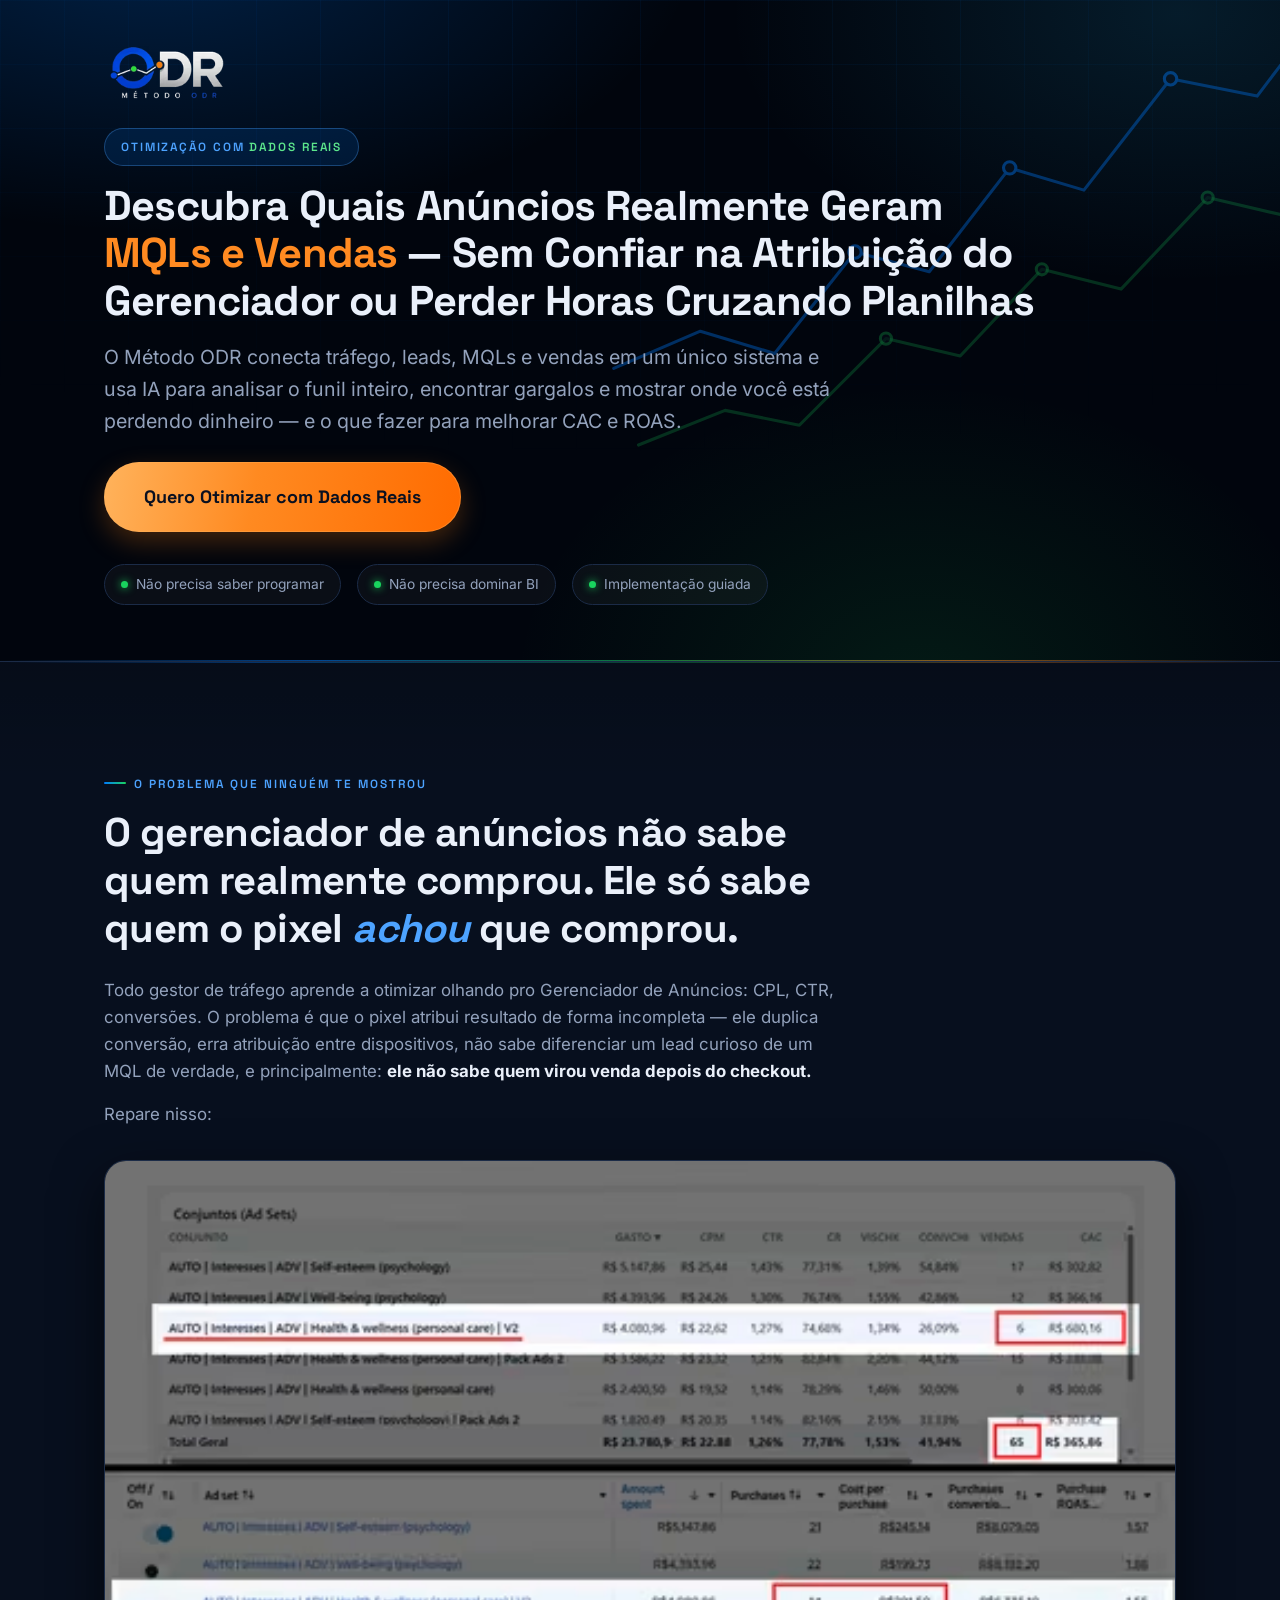
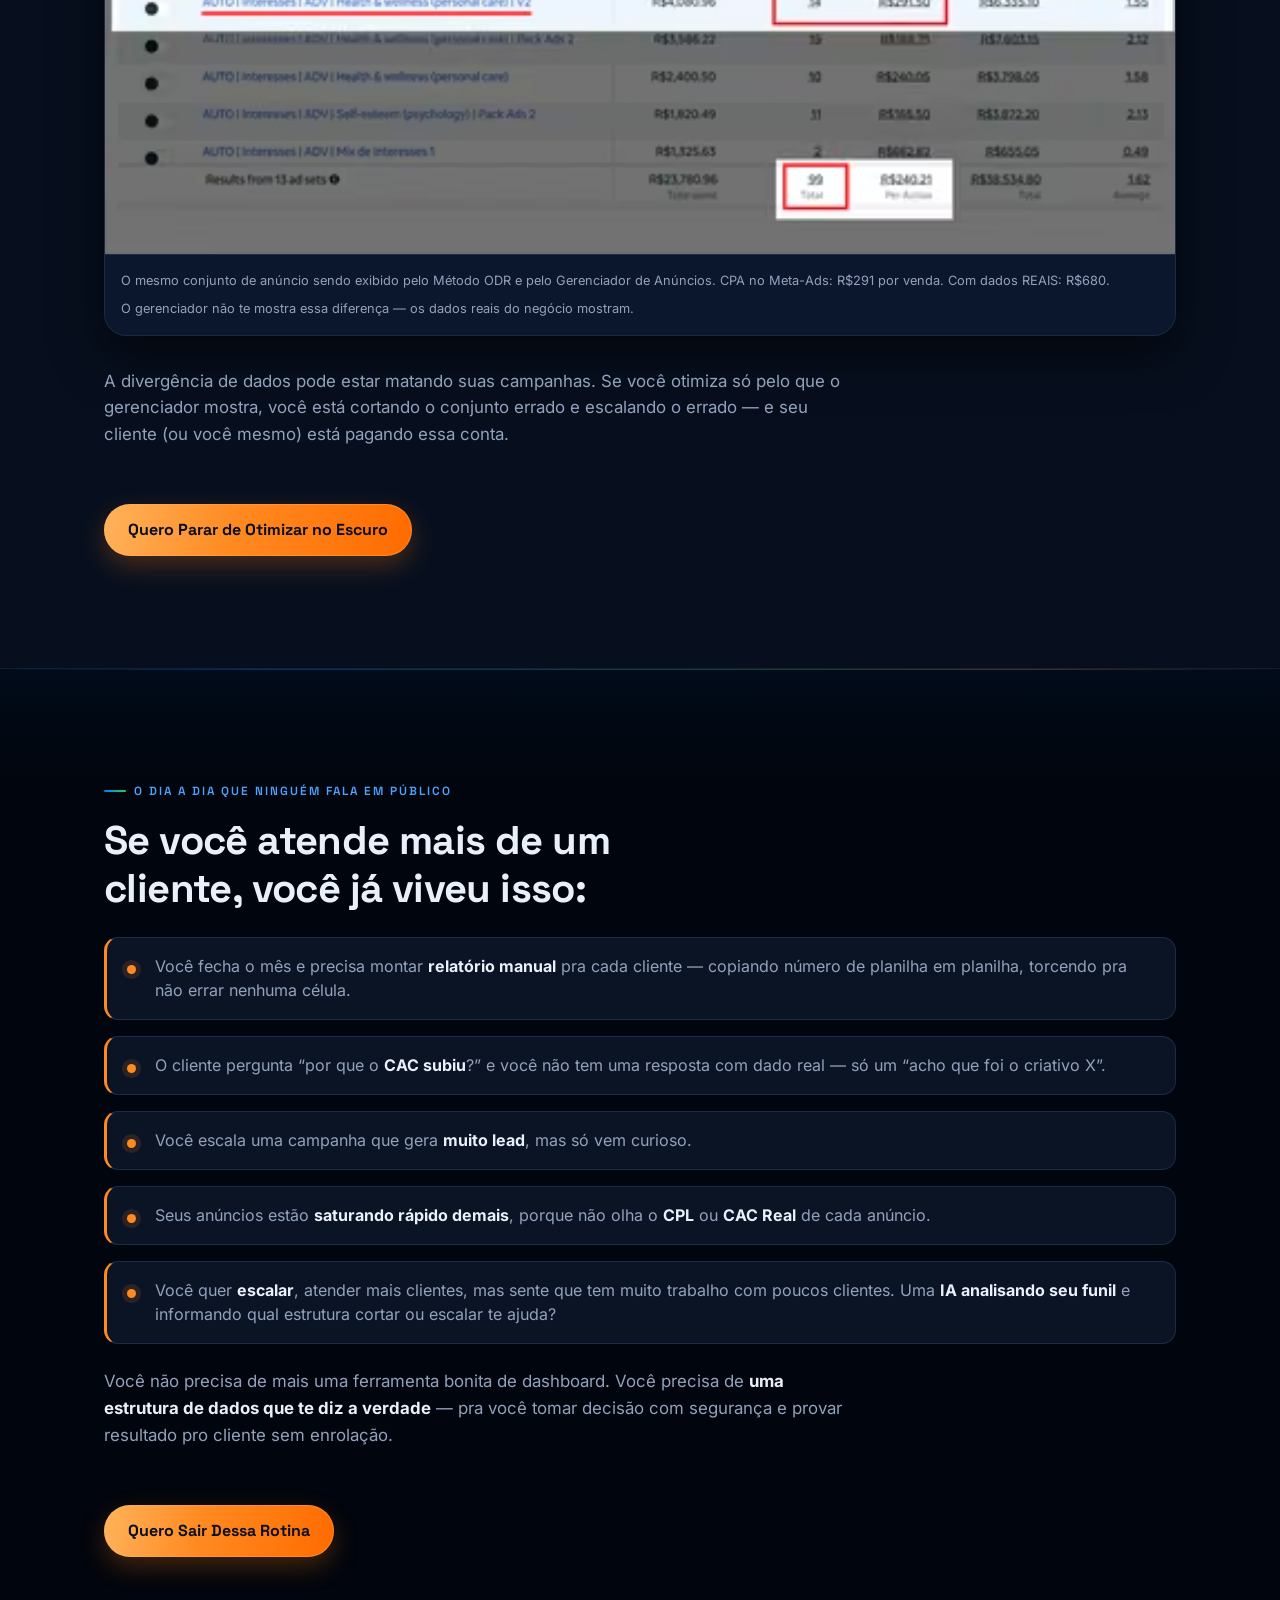
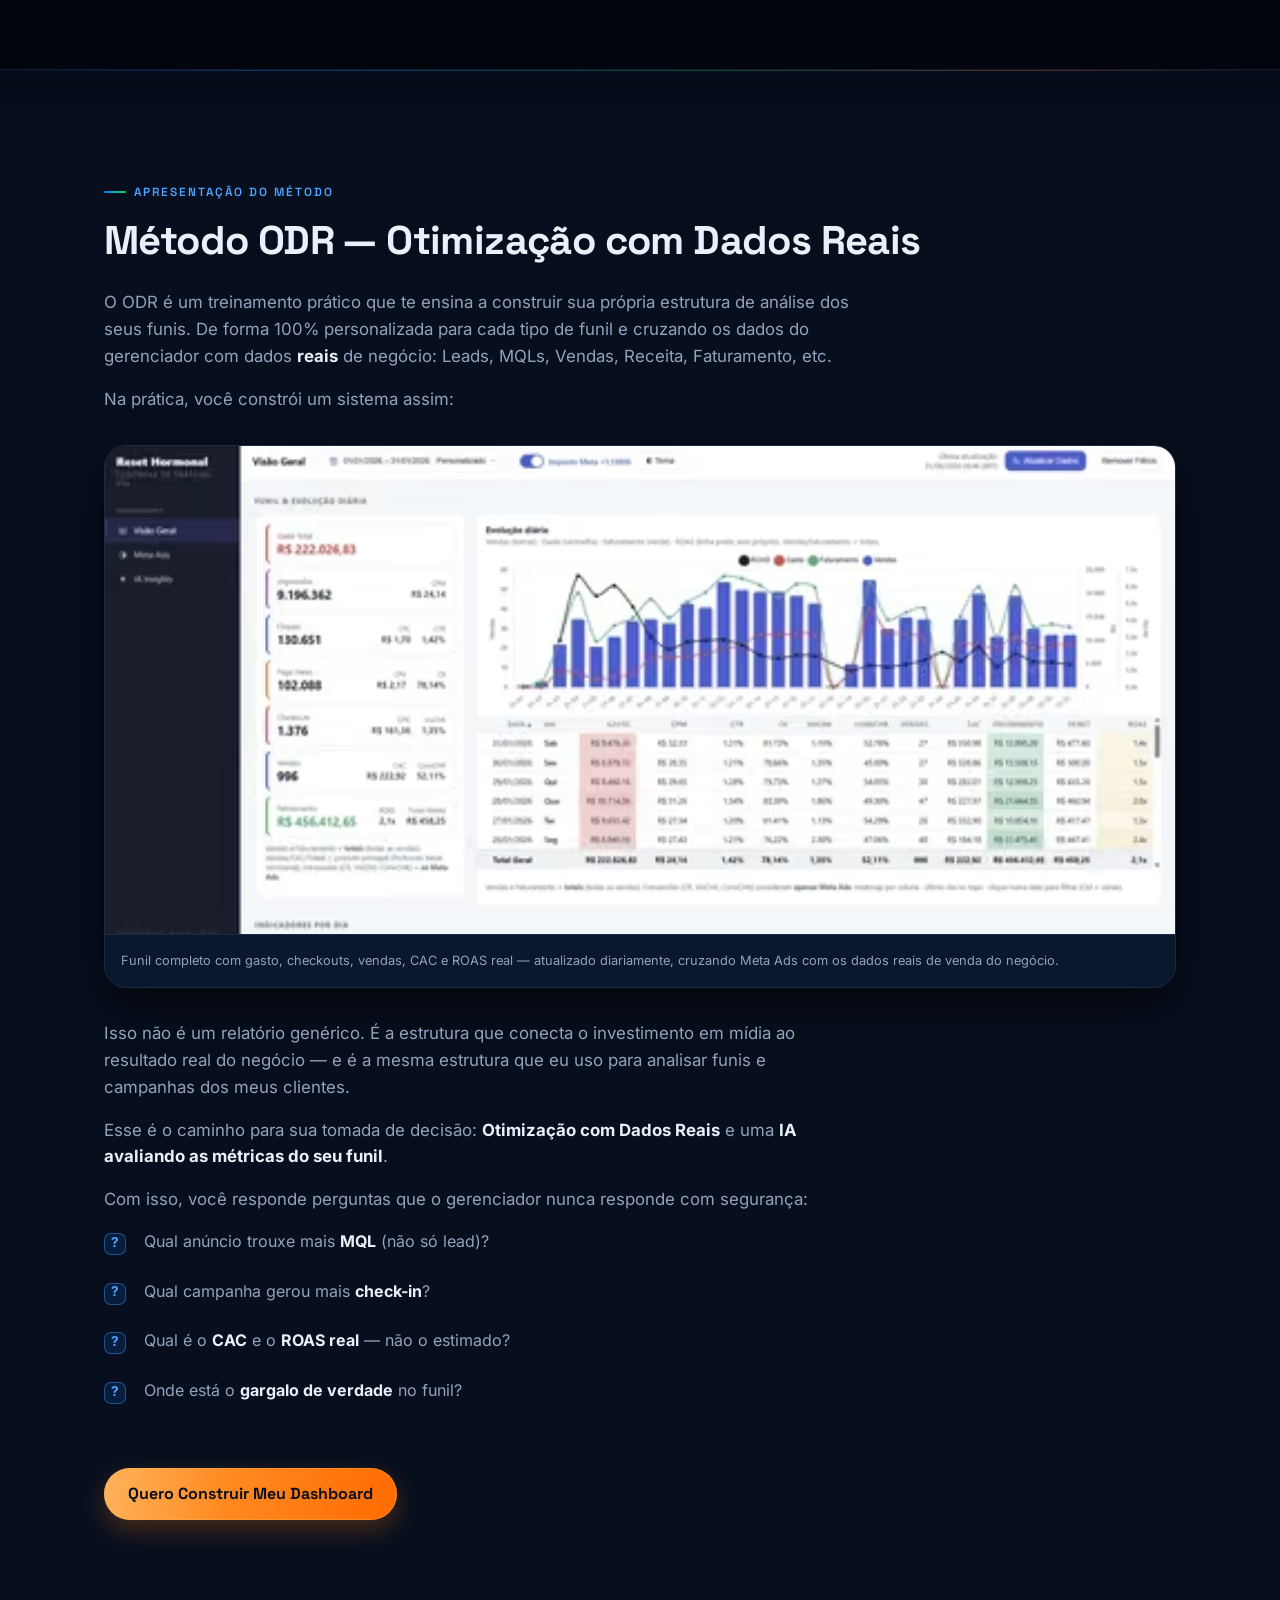
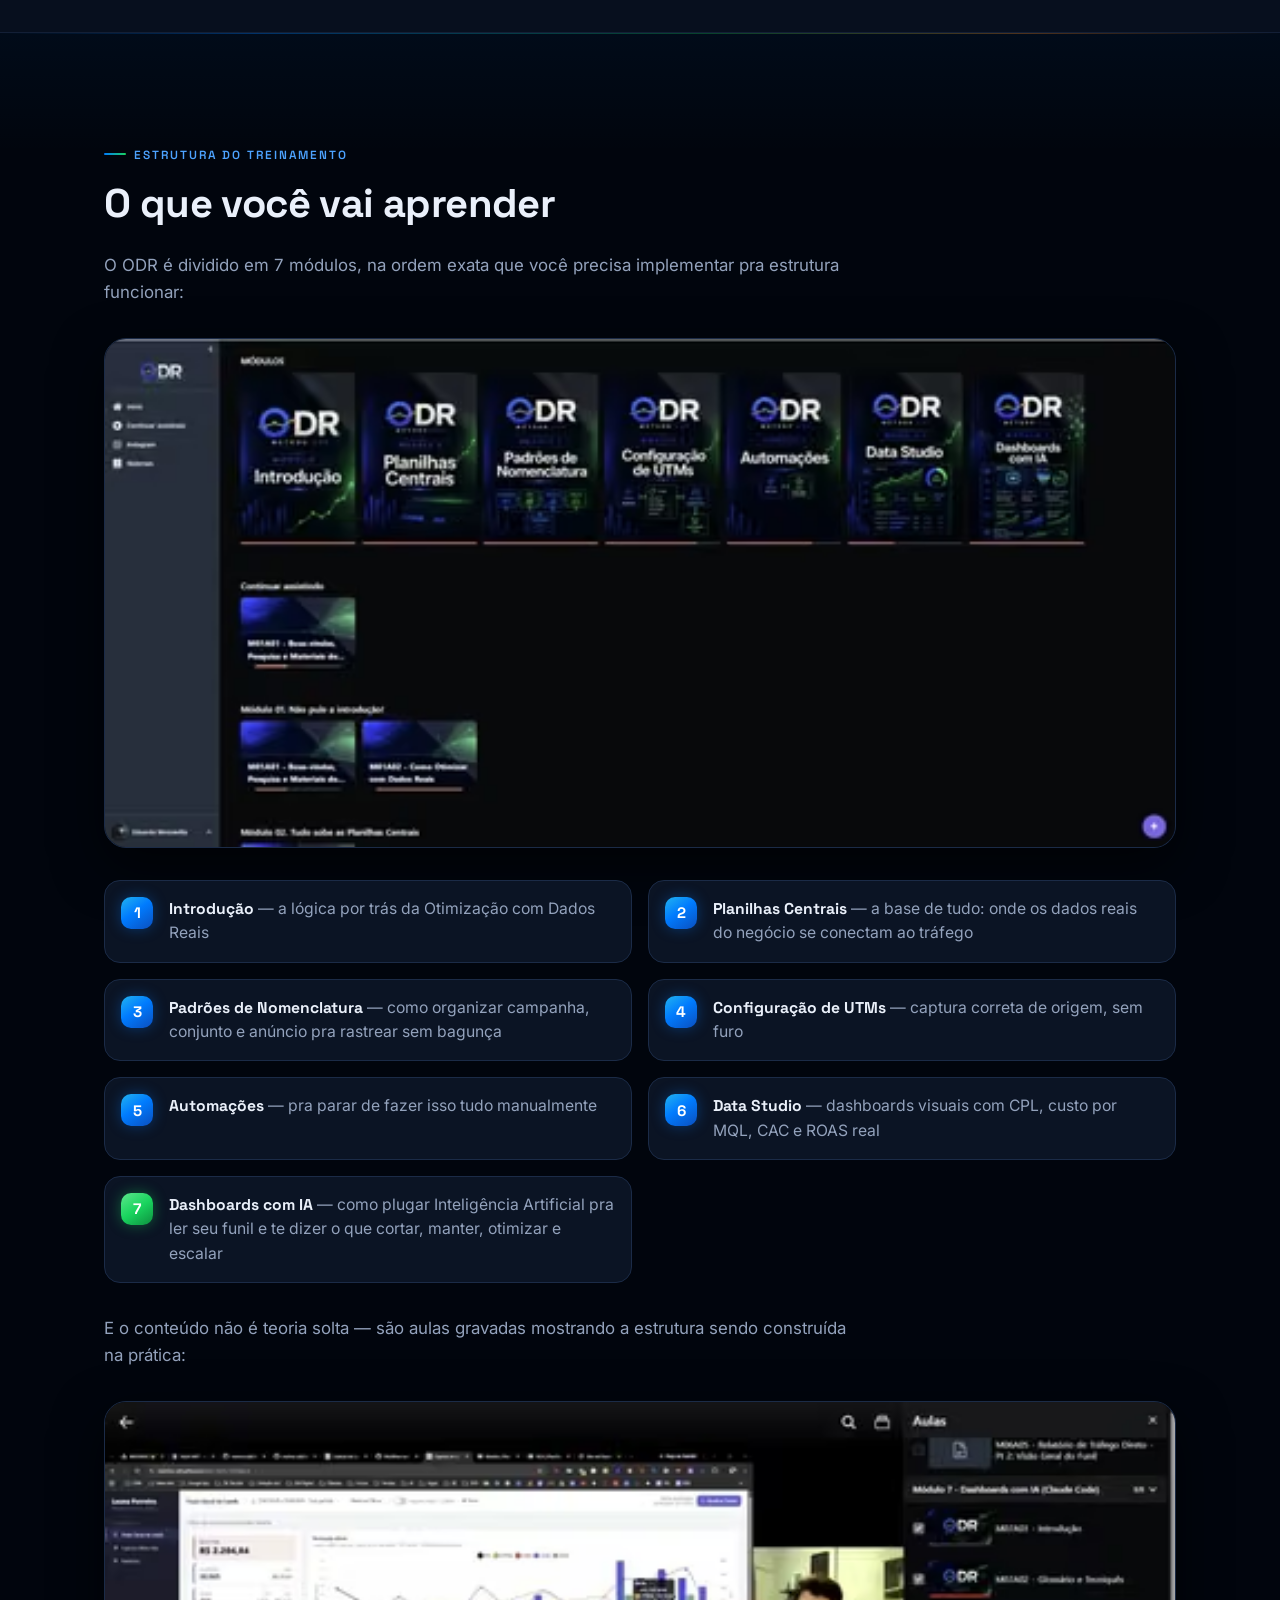
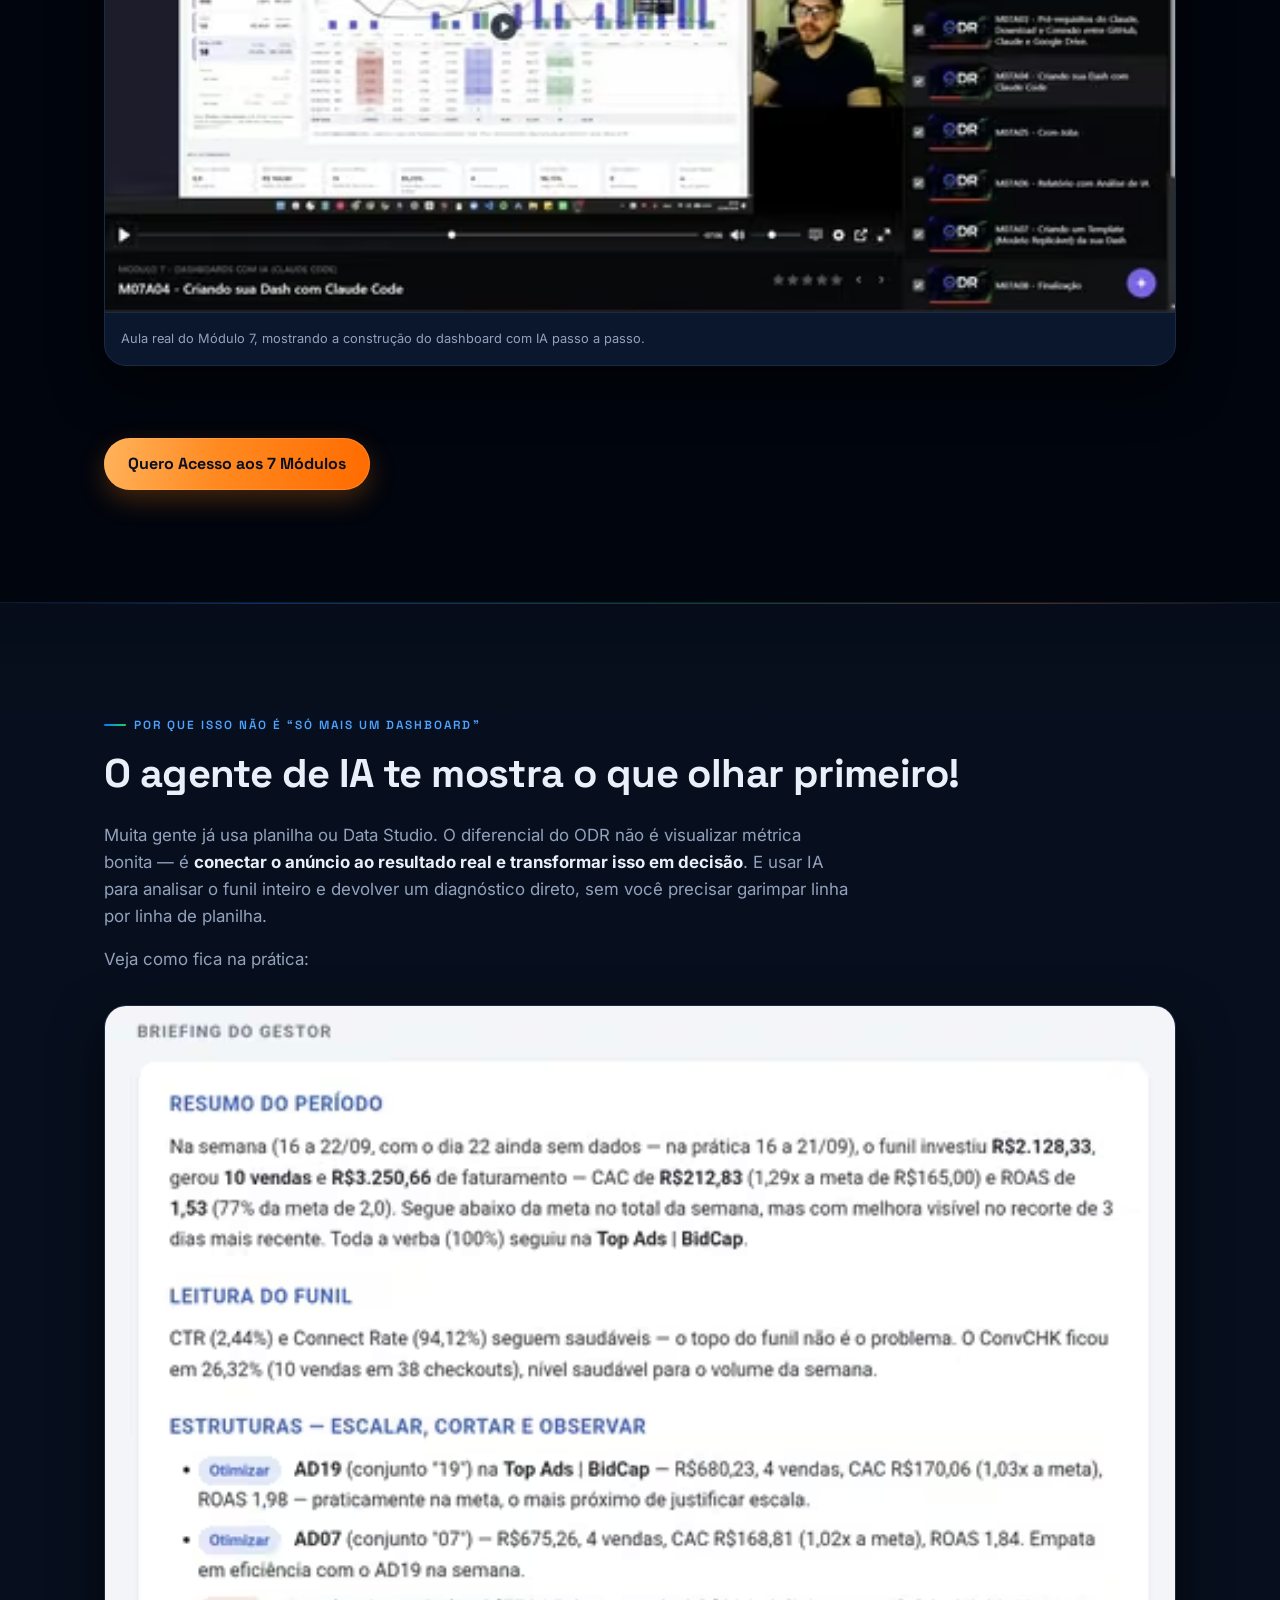
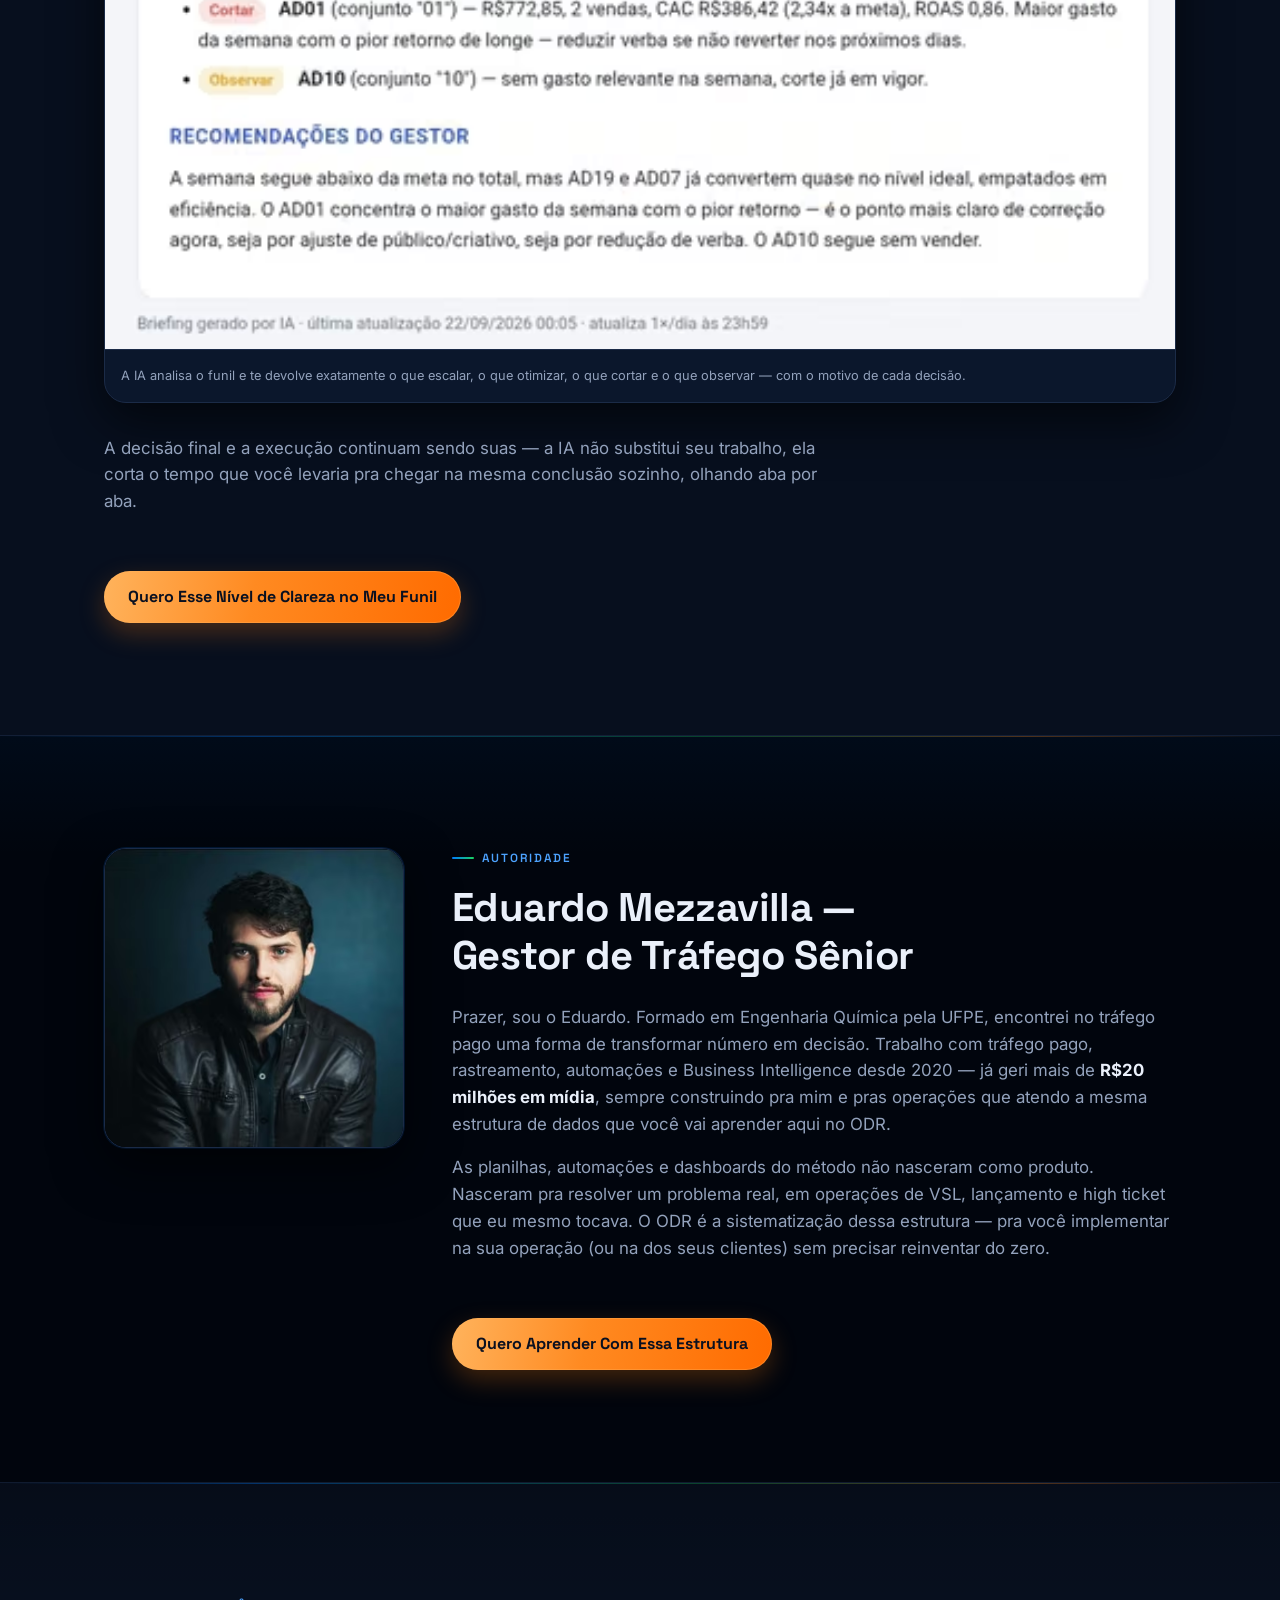
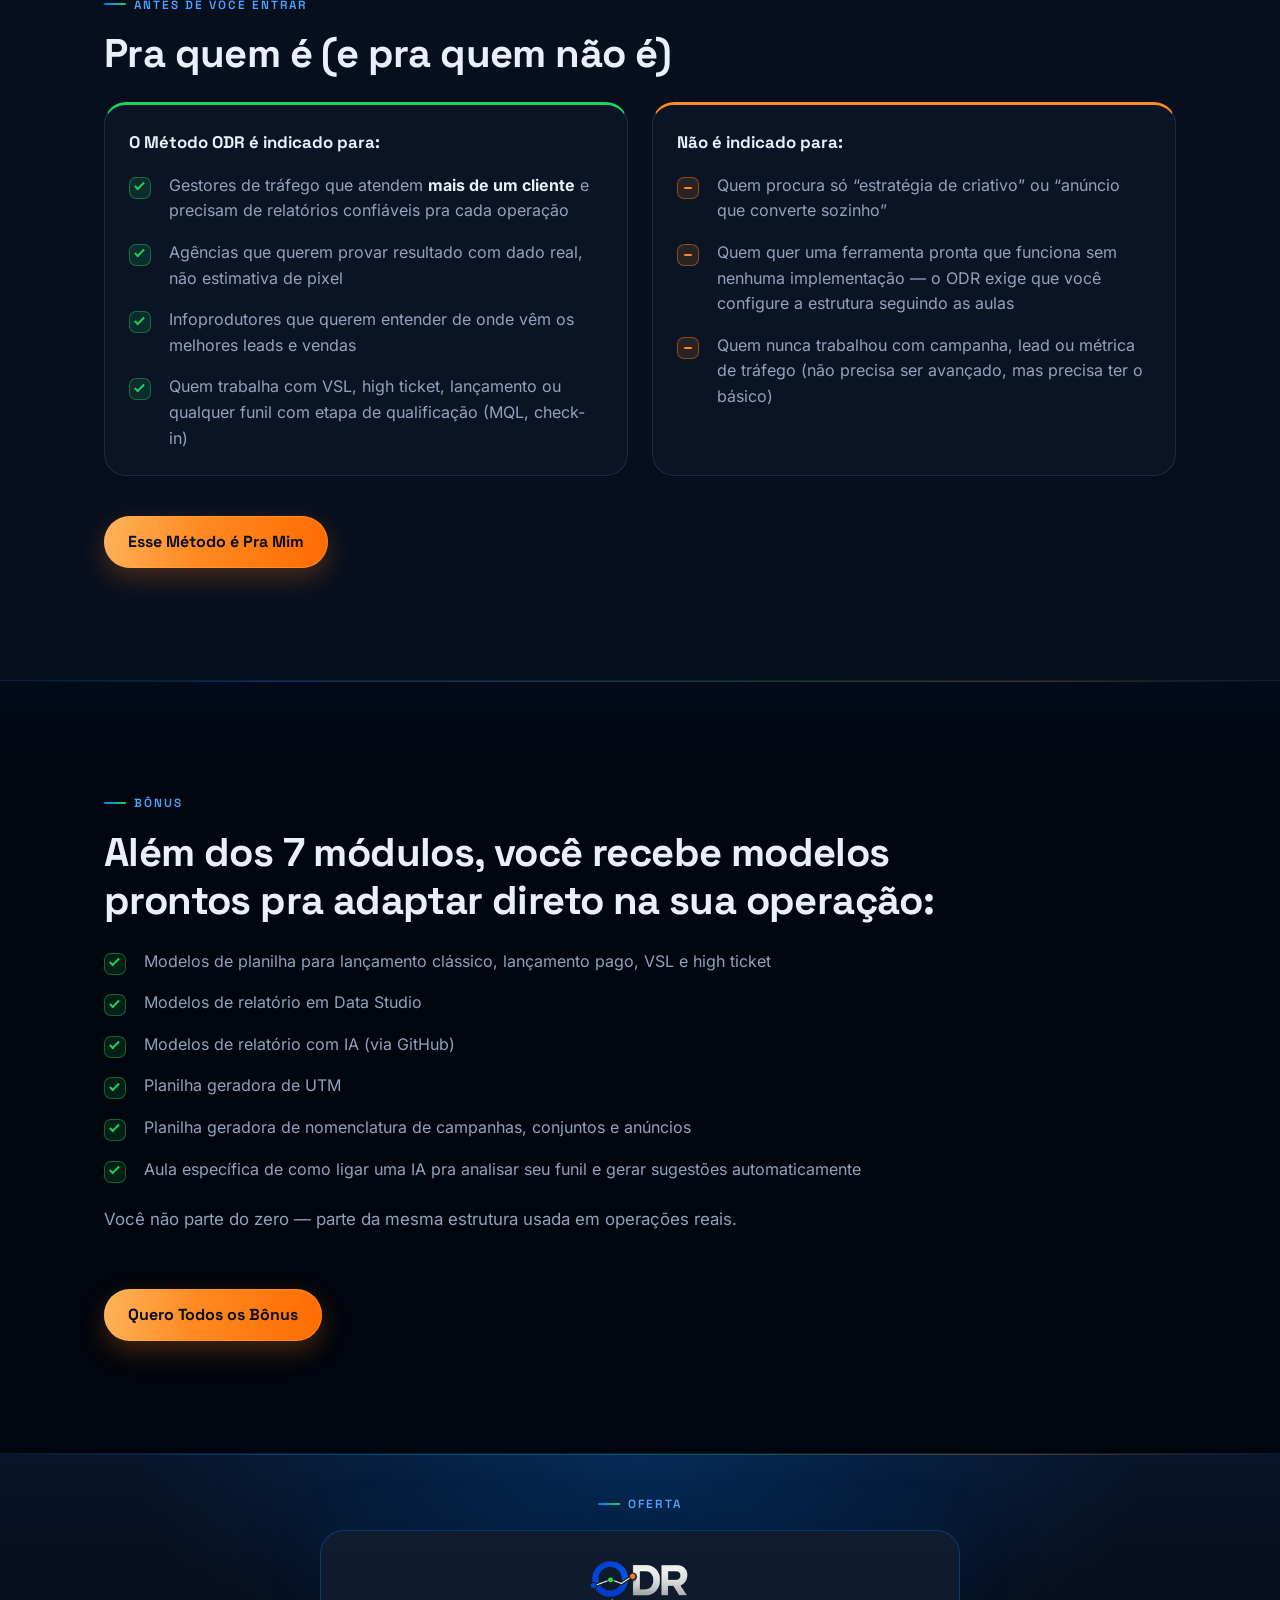
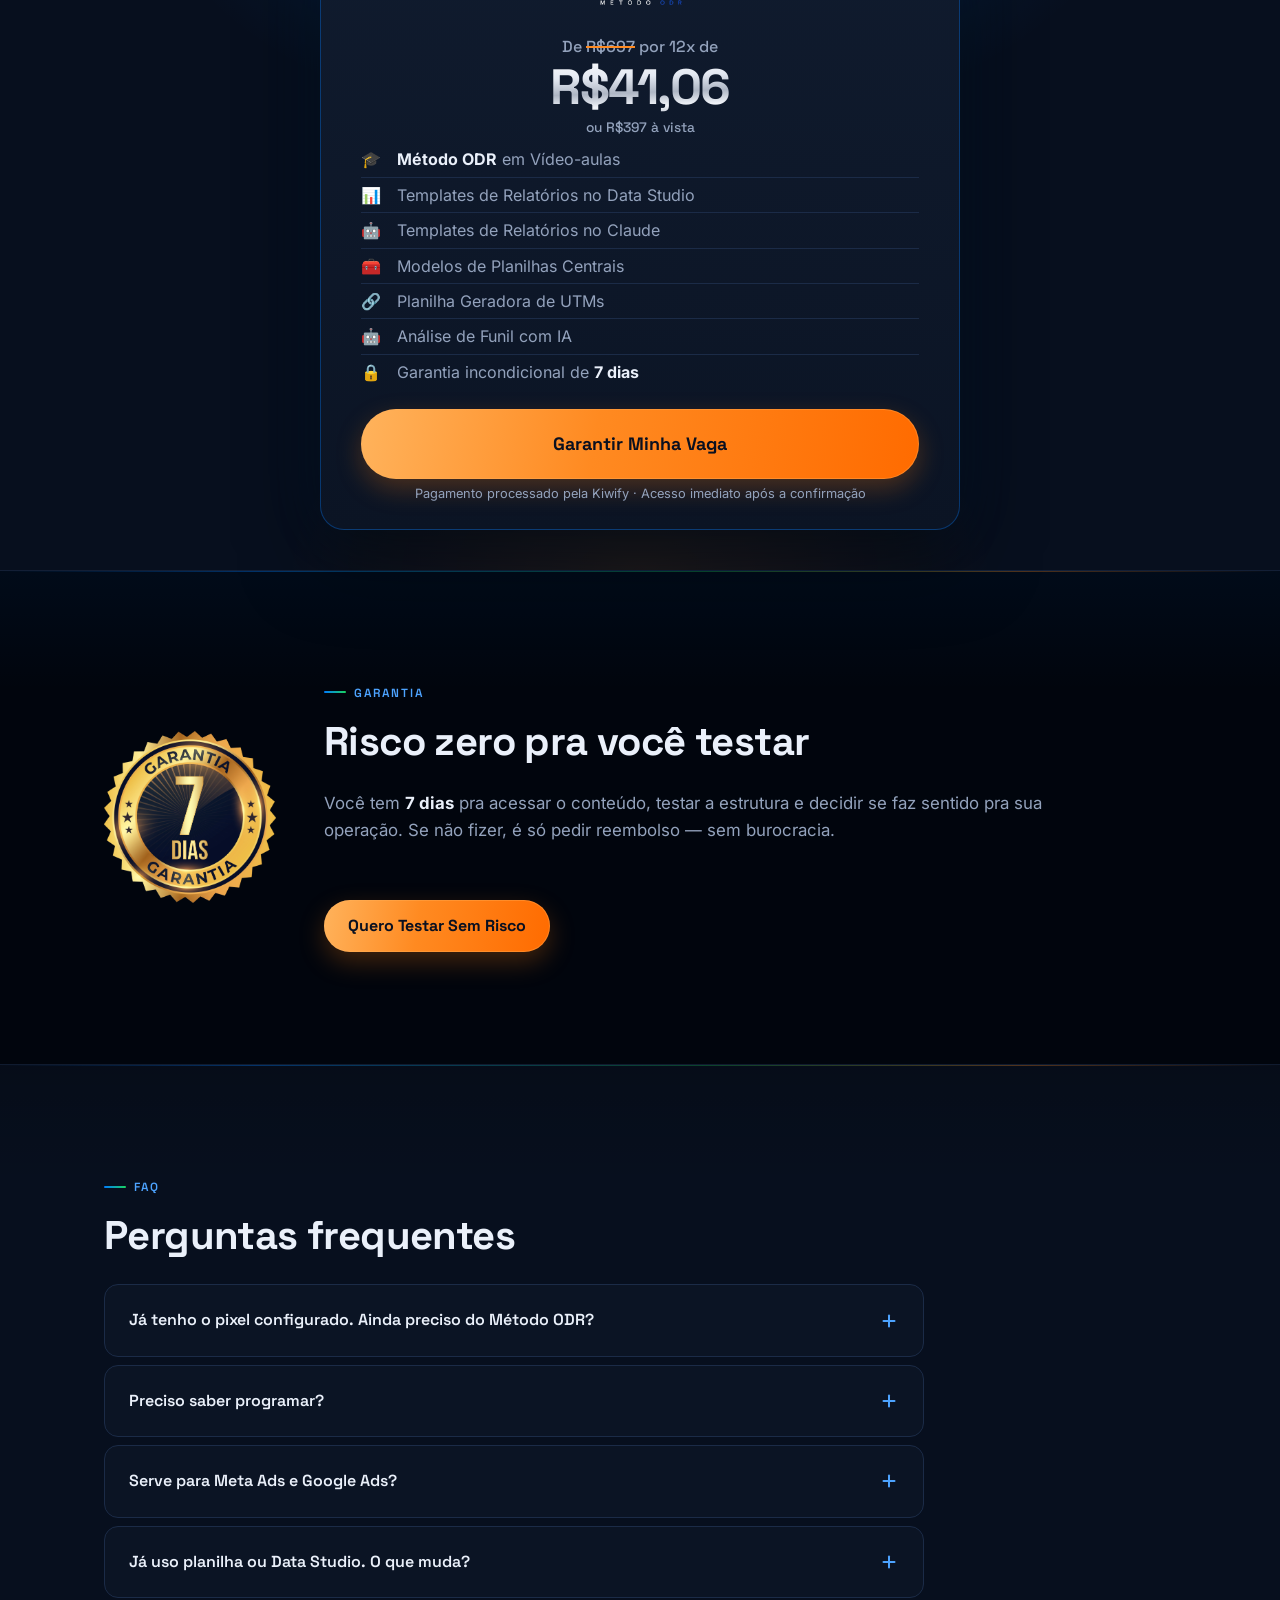
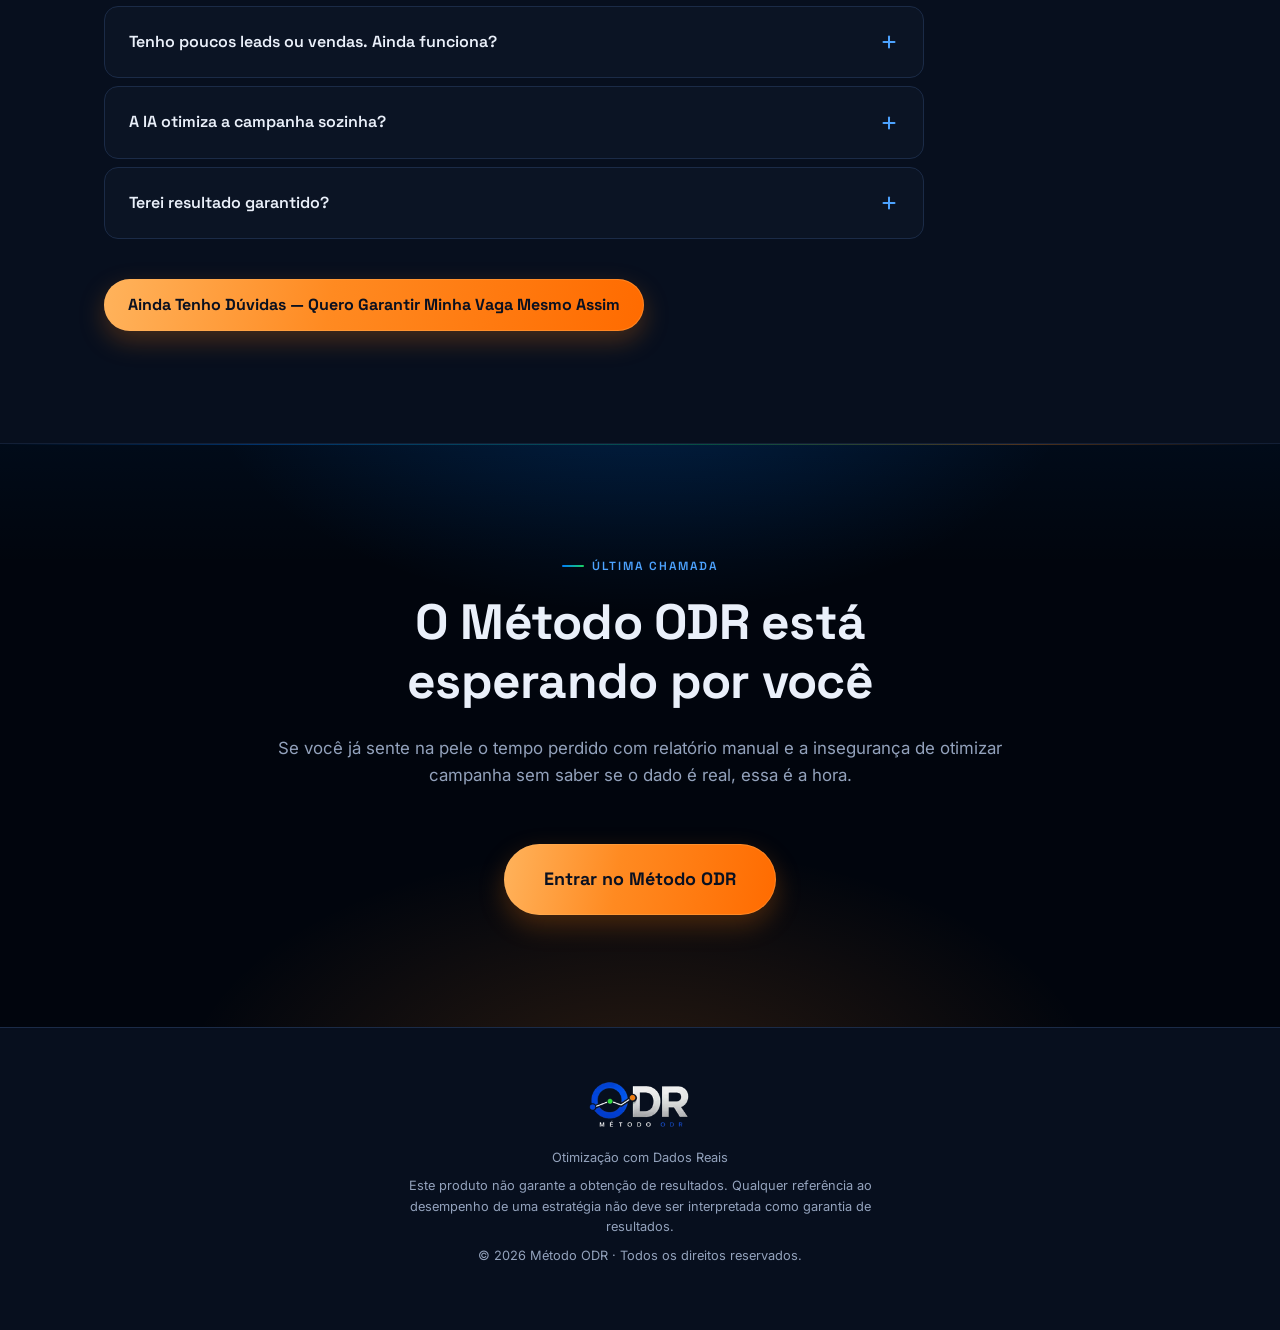
==== commit 67309490: "Update final CTA button text Co-Authored-By: Claude Sonnet 5 <noreply@anthropic.com> Claude-Session:" ====
--- a/index.html
+++ b/index.html
@@ -594,7 +594,7 @@
 
     <!-- TODO: trocar pelo link do checkout Kiwify (config em assets/js/script.js → CHECKOUT_URL) -->
     <a class="btn btn--primary btn--xl" href="#oferta" data-cta="checkout" data-cta-id="cta-13-final">
-      Quero Minha Vaga Agora por R$397
+      Entrar no Método ODR
     </a>
   </div>
 </section>
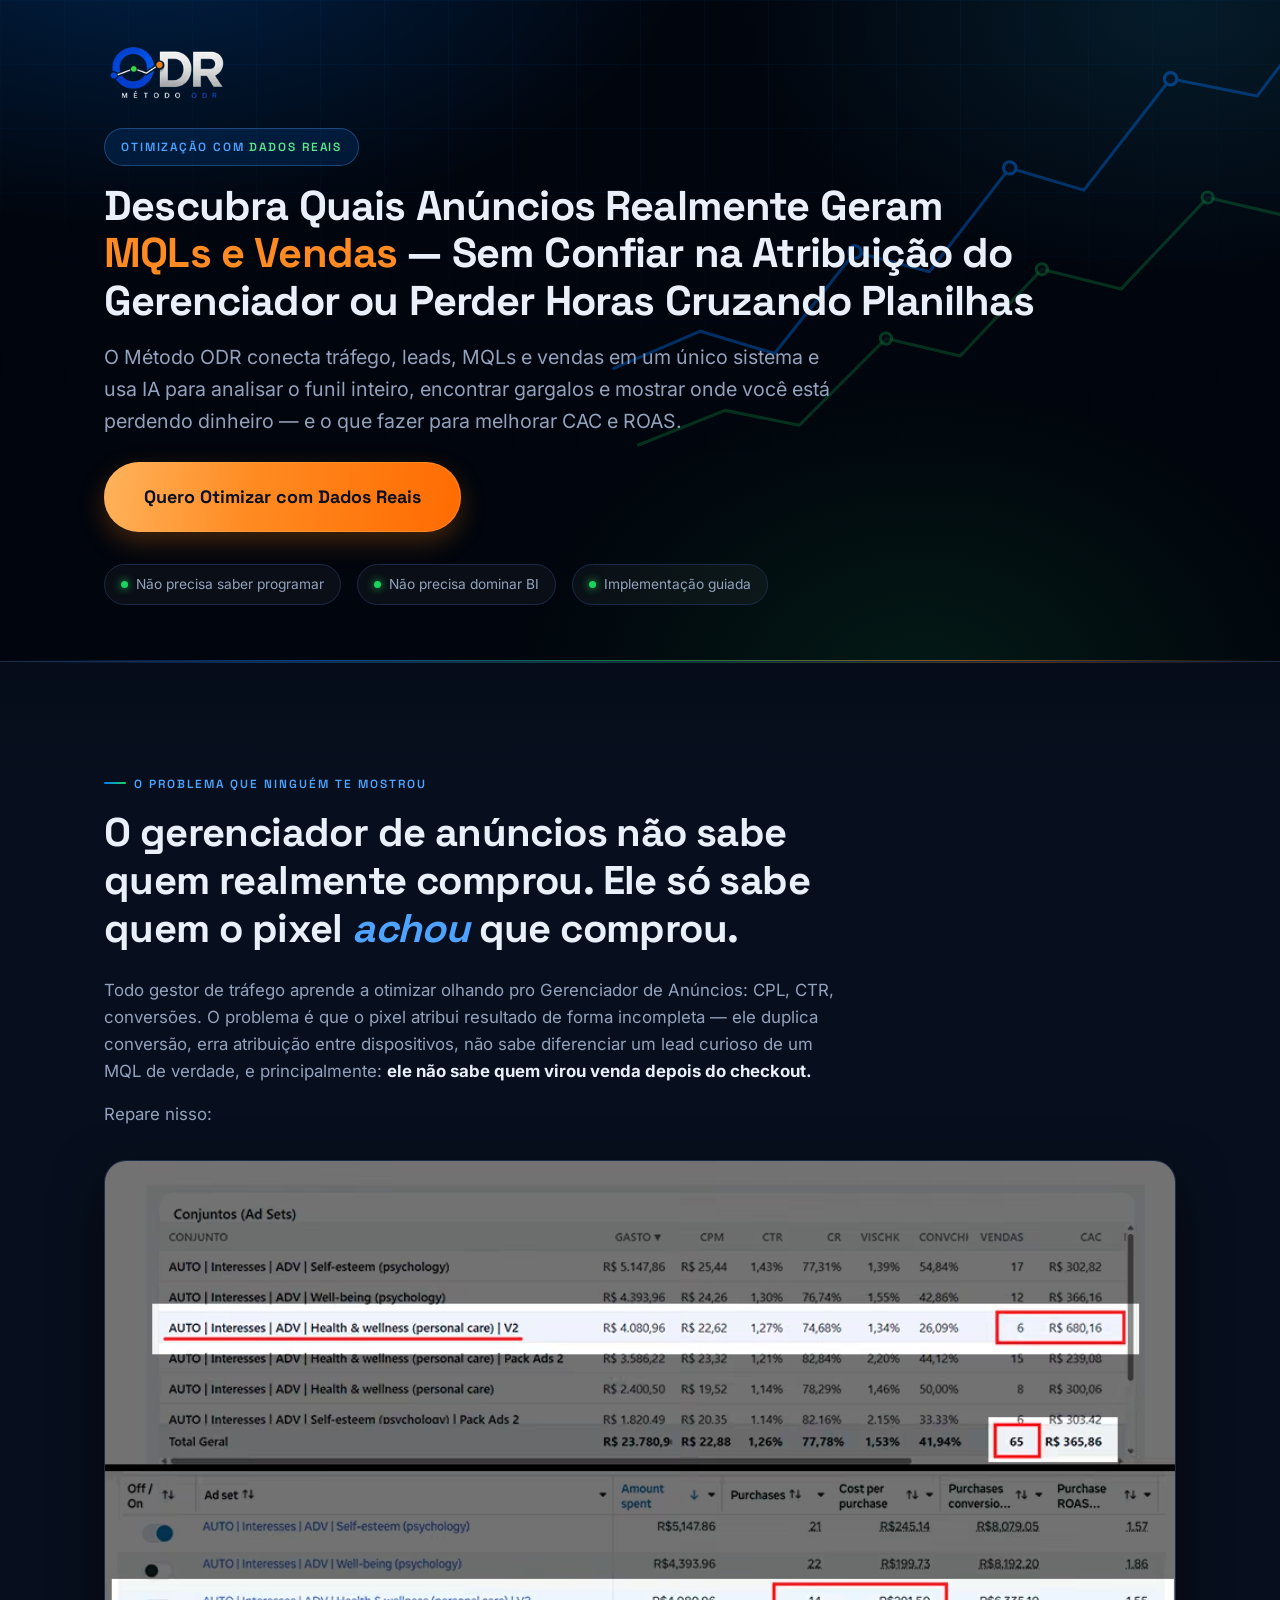
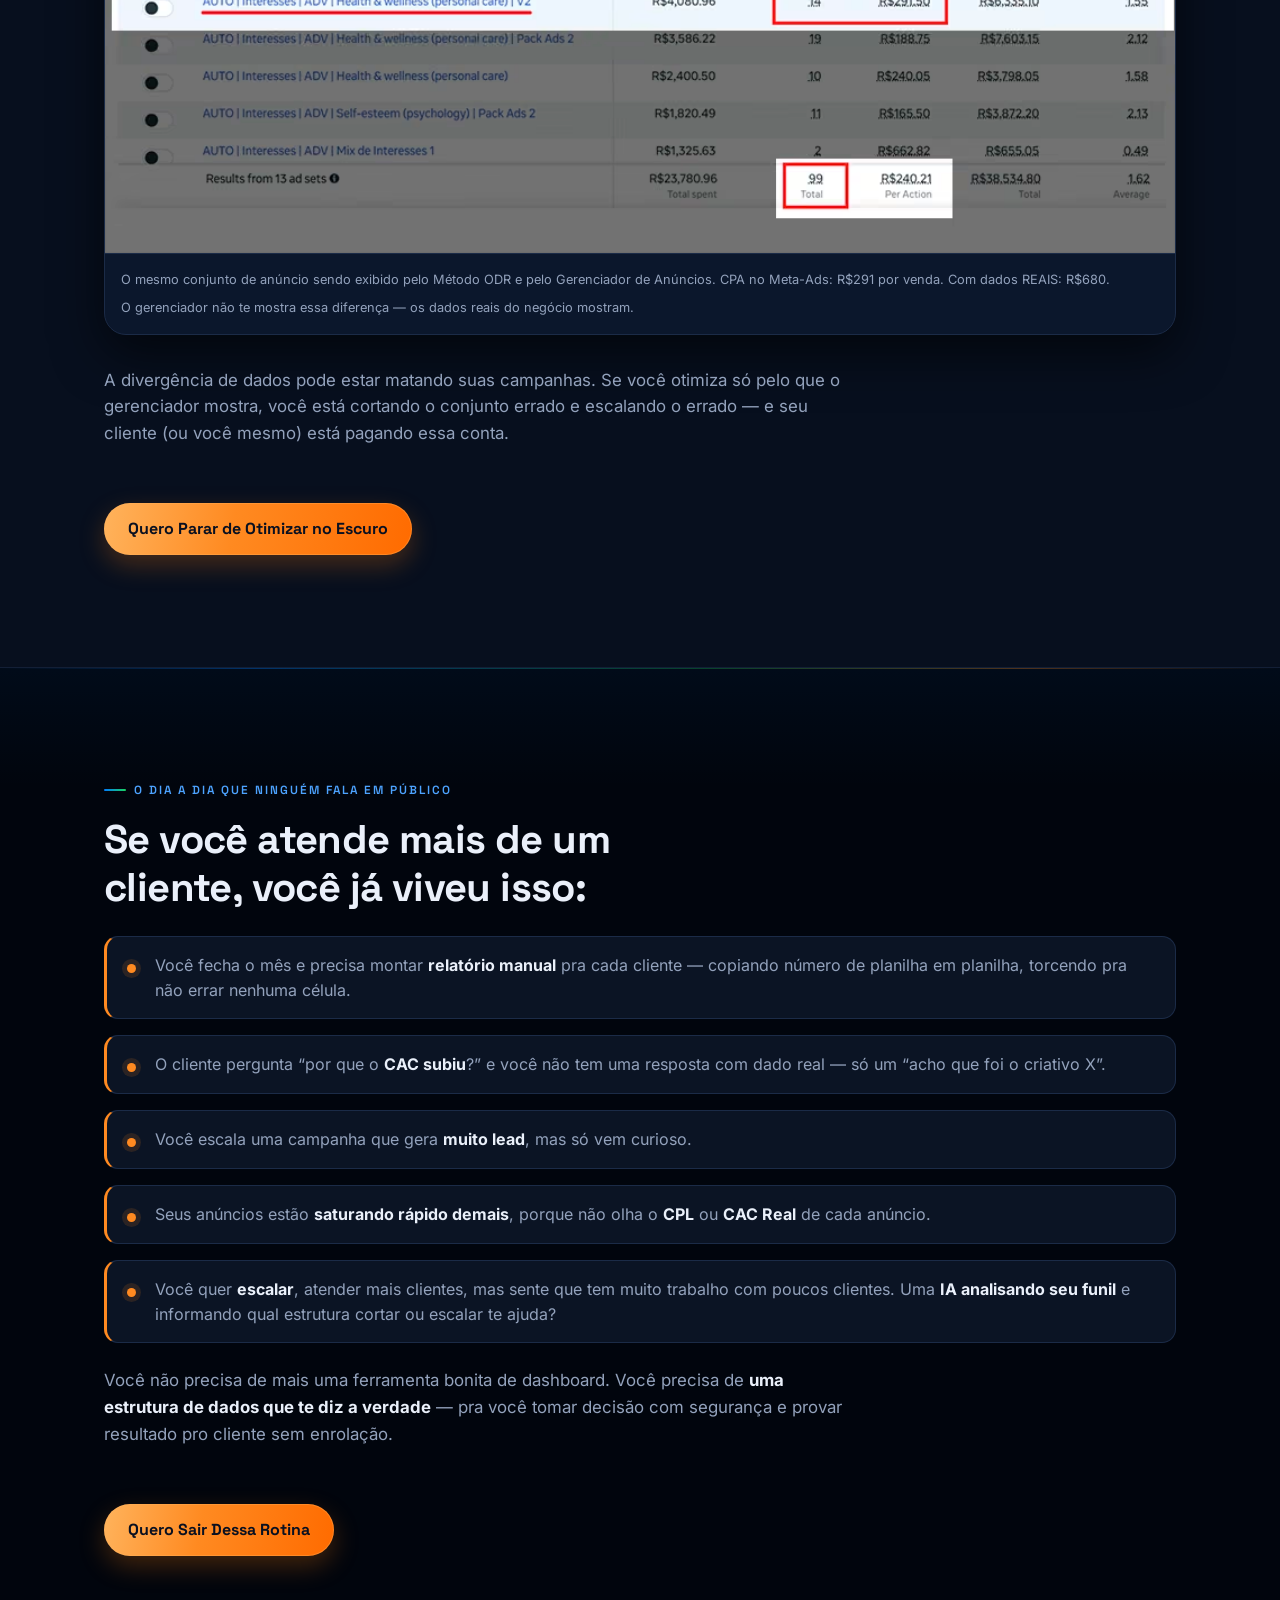
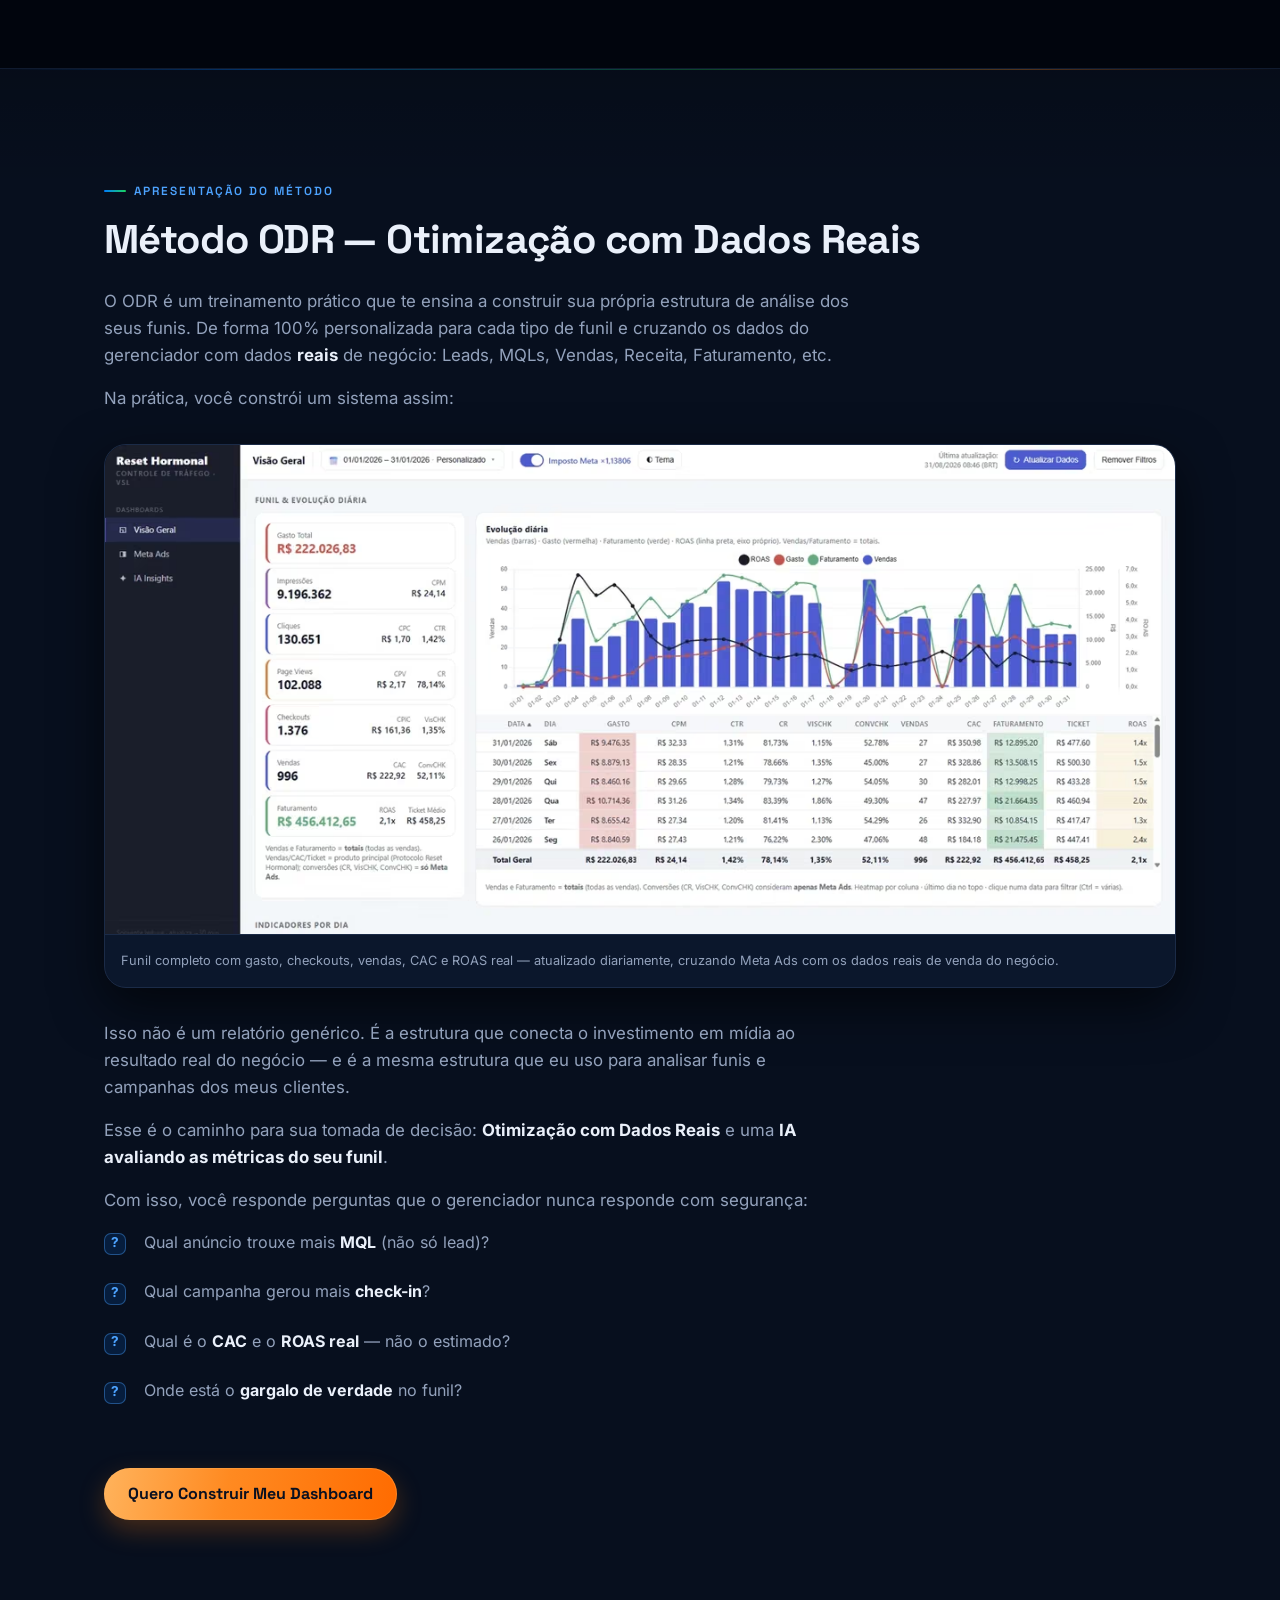
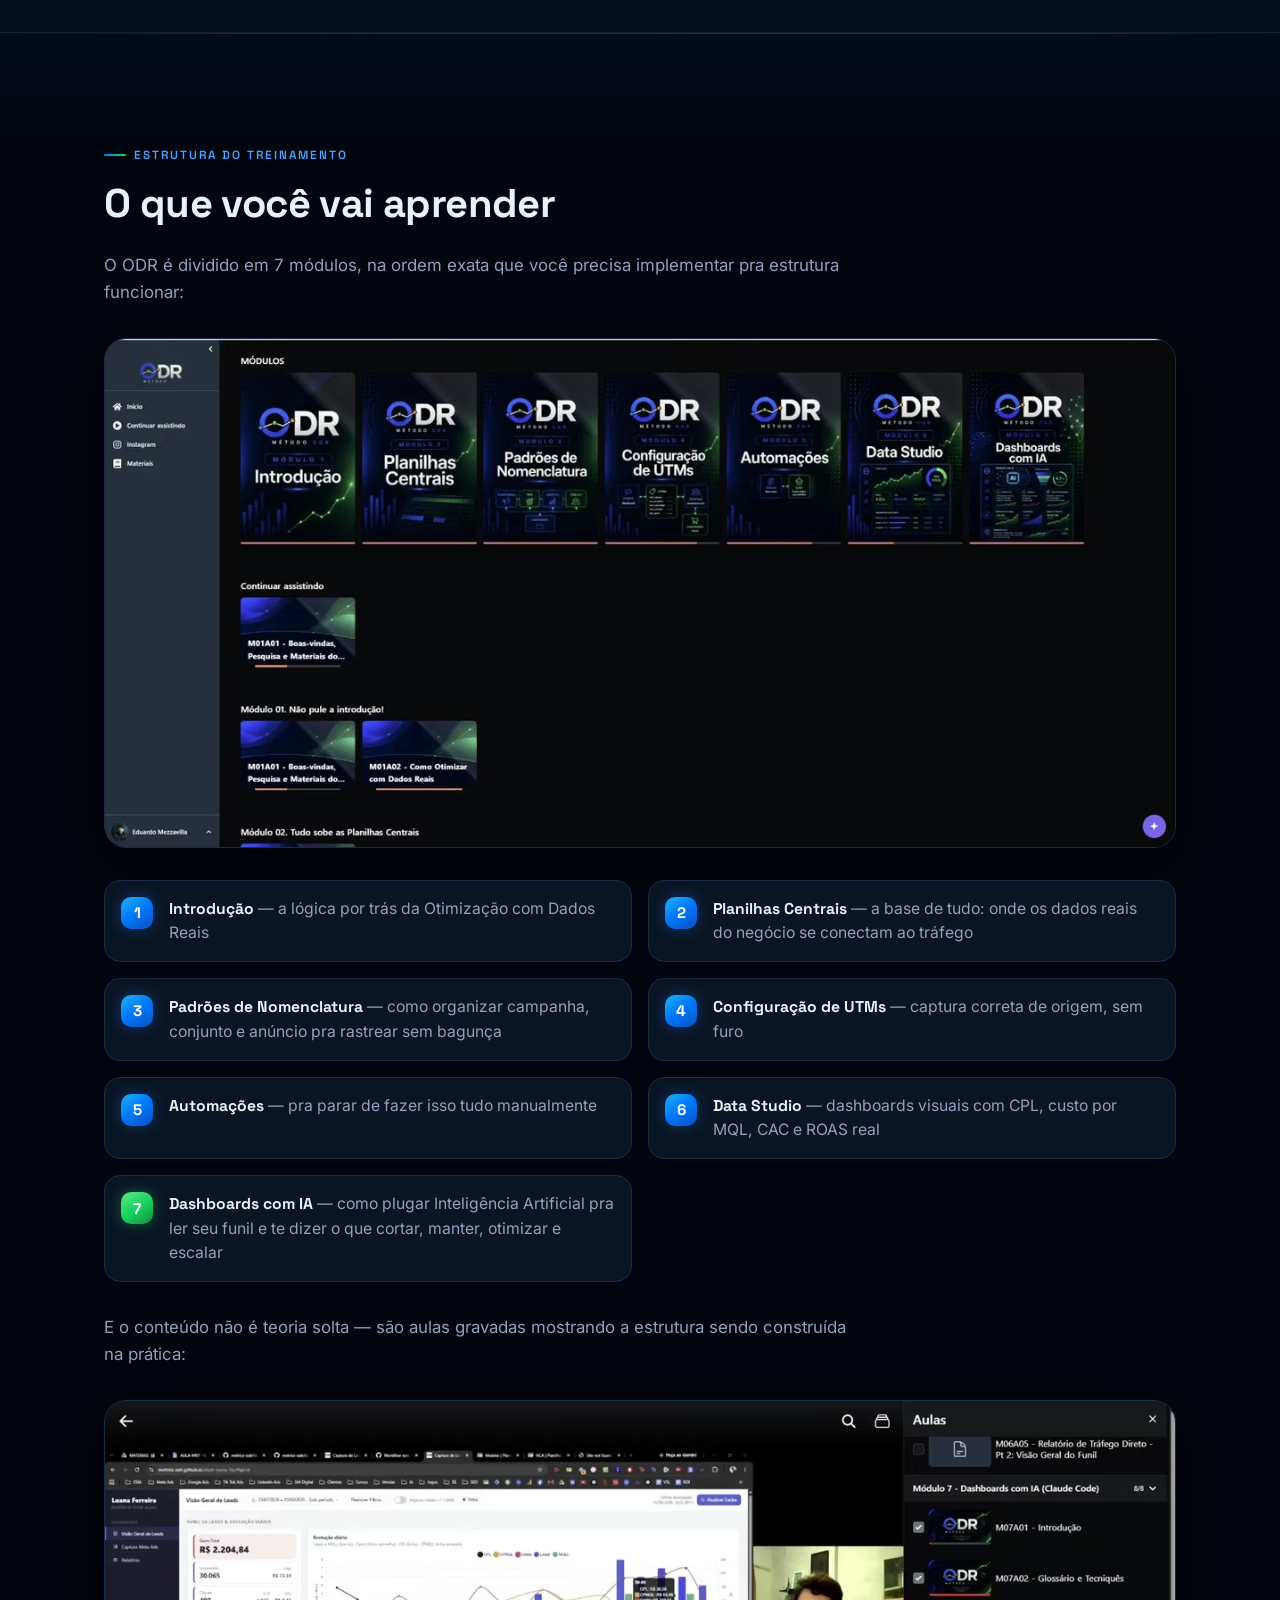
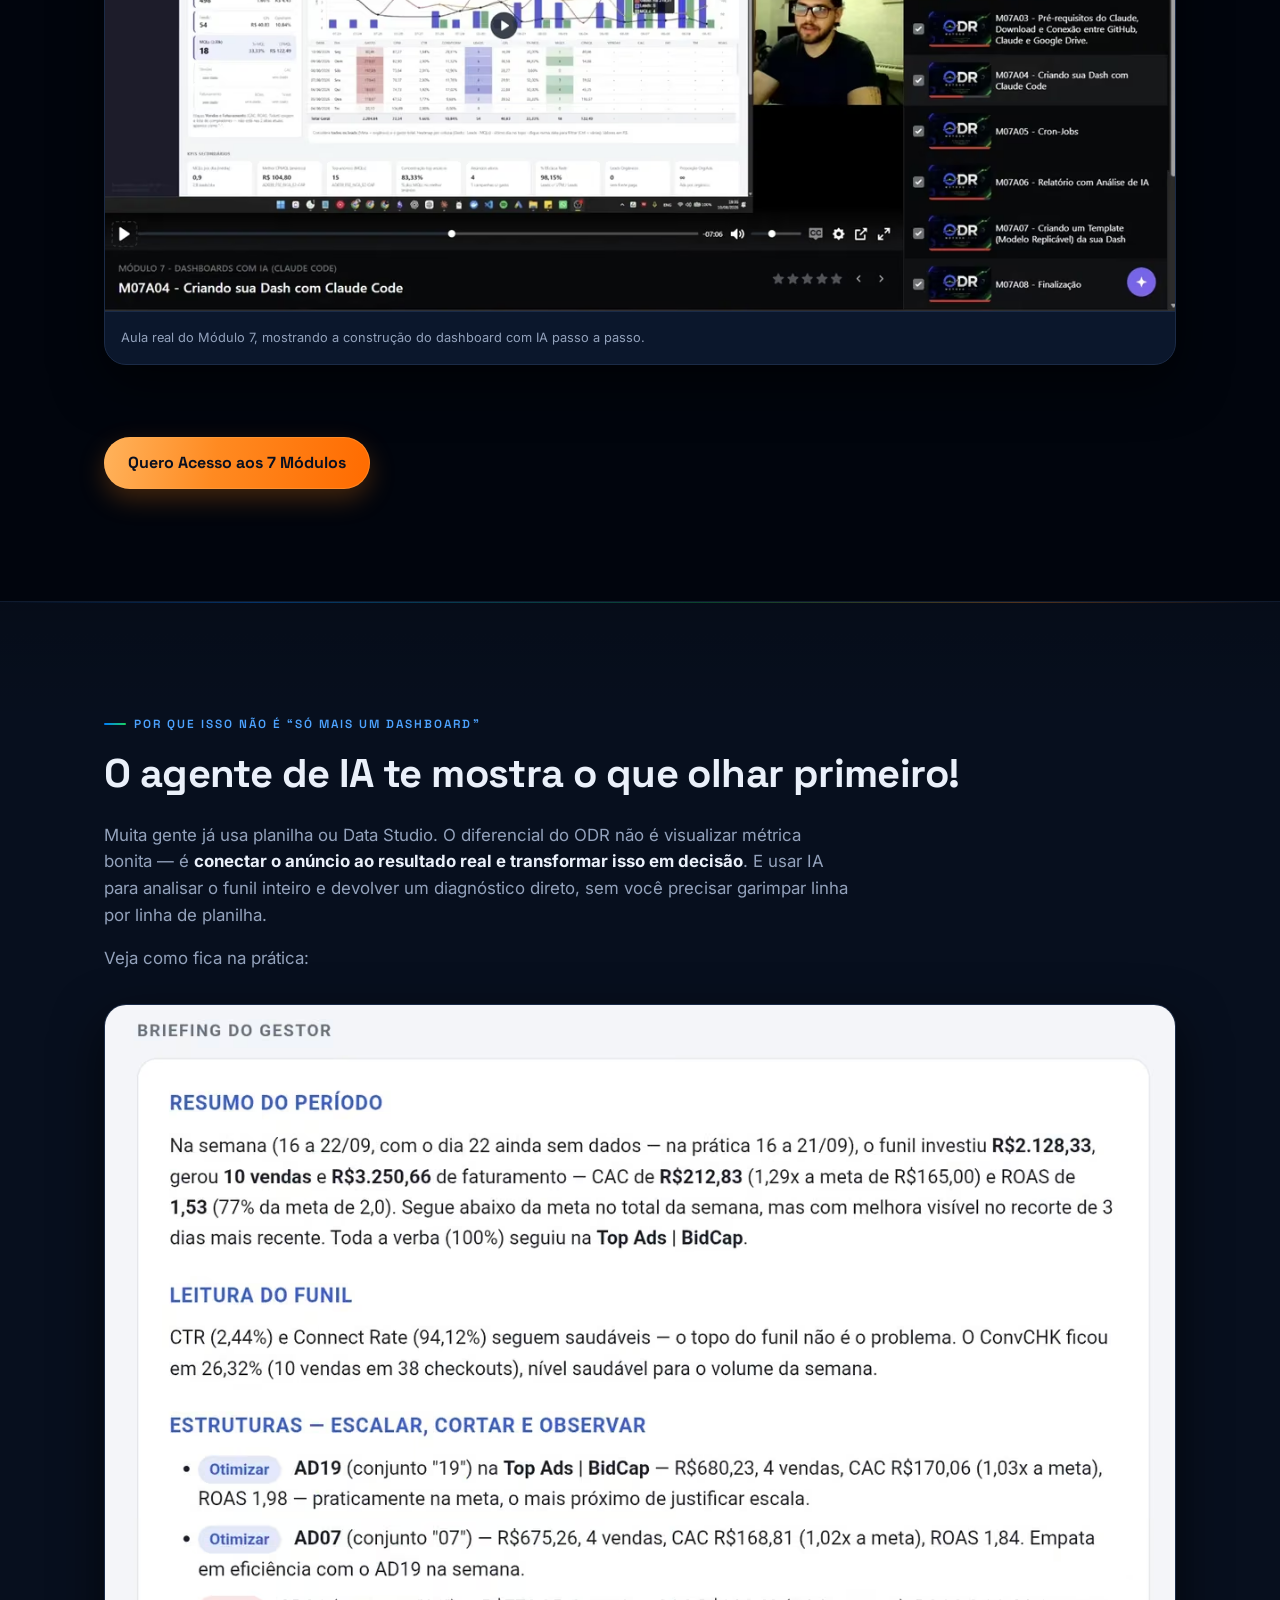
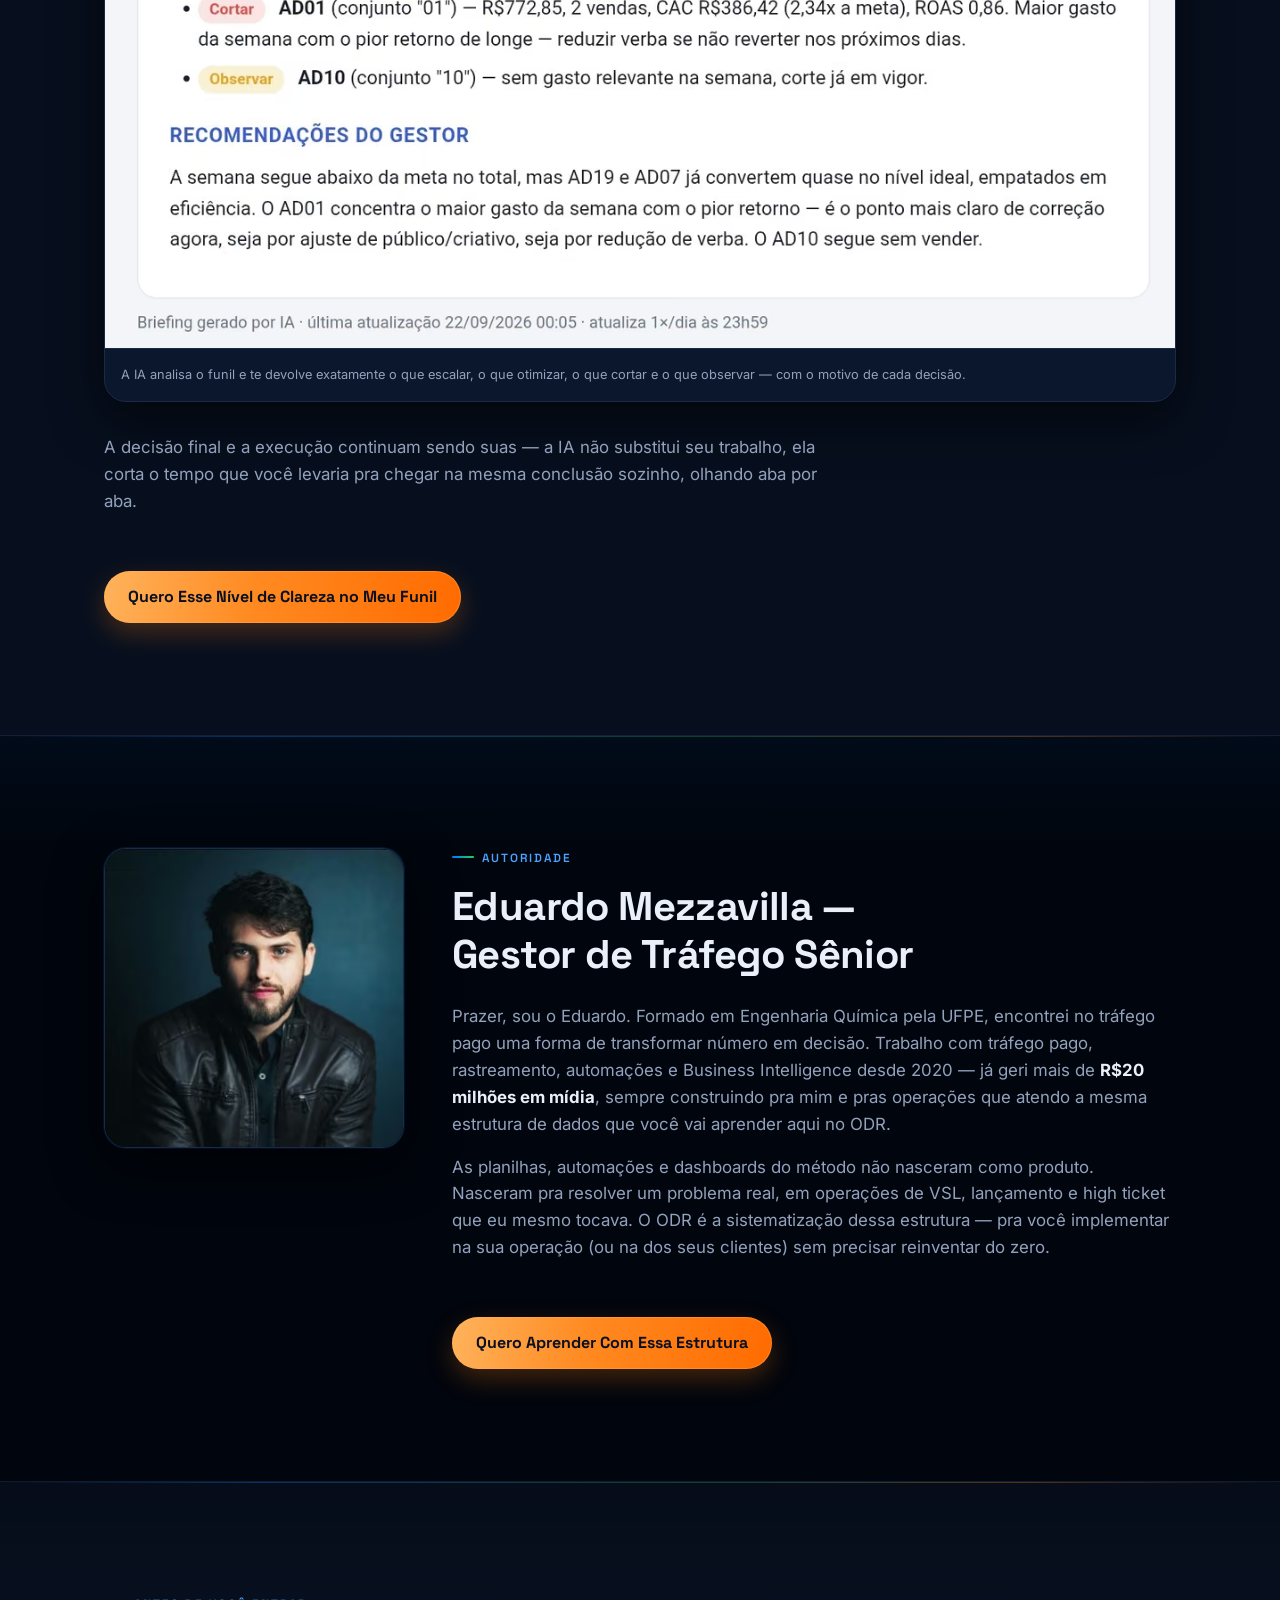
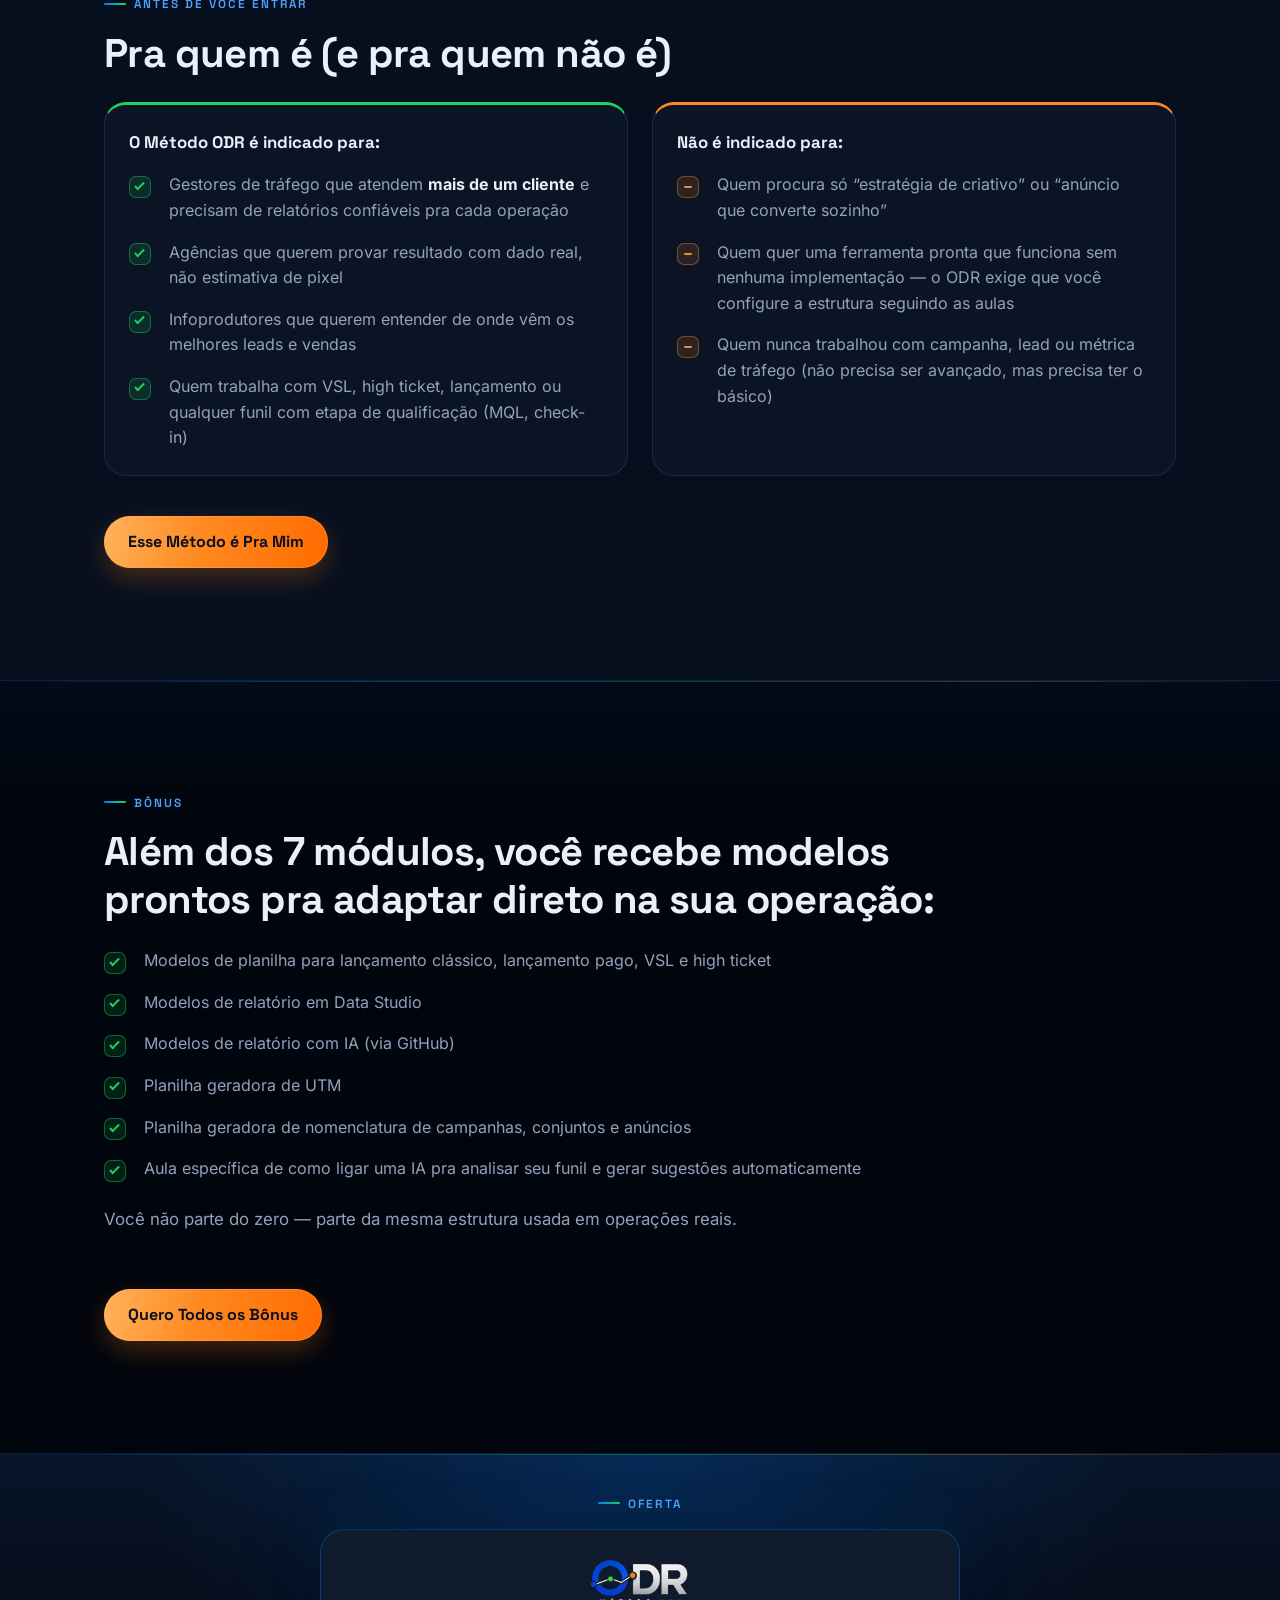
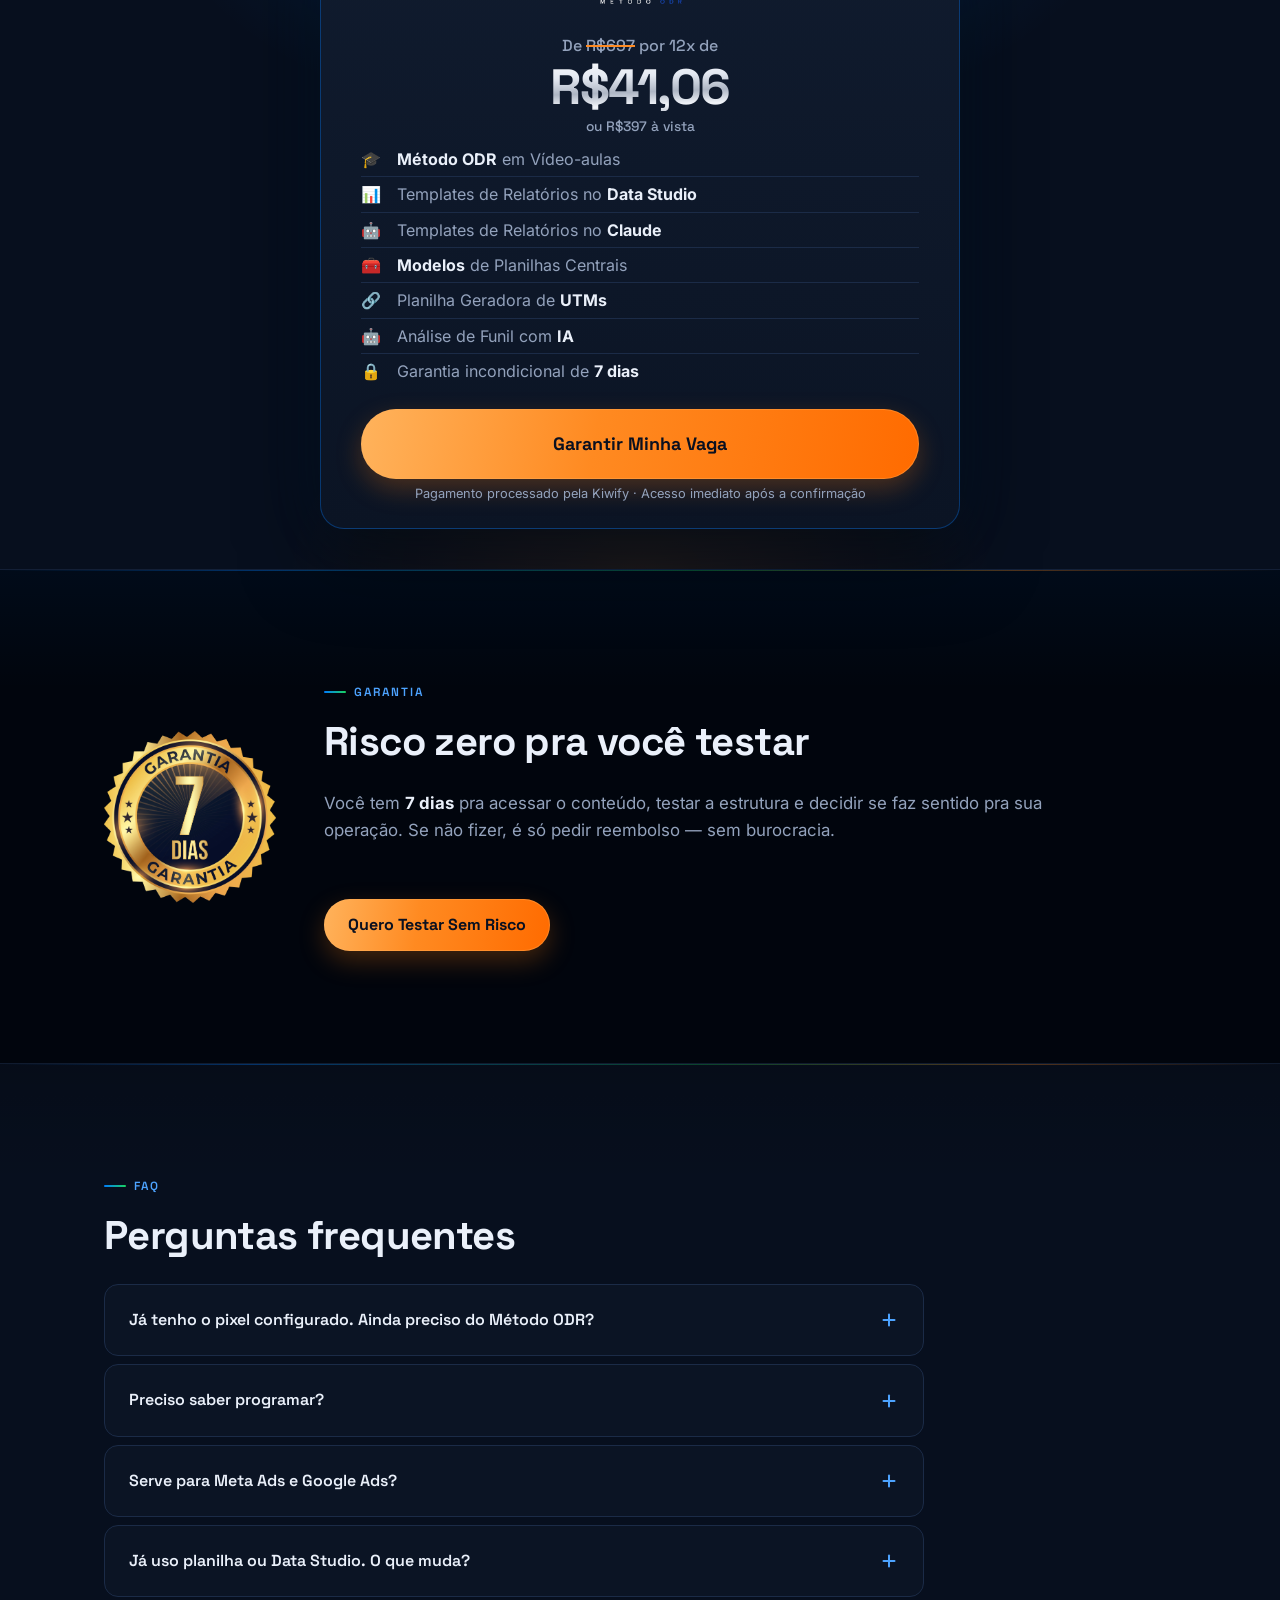
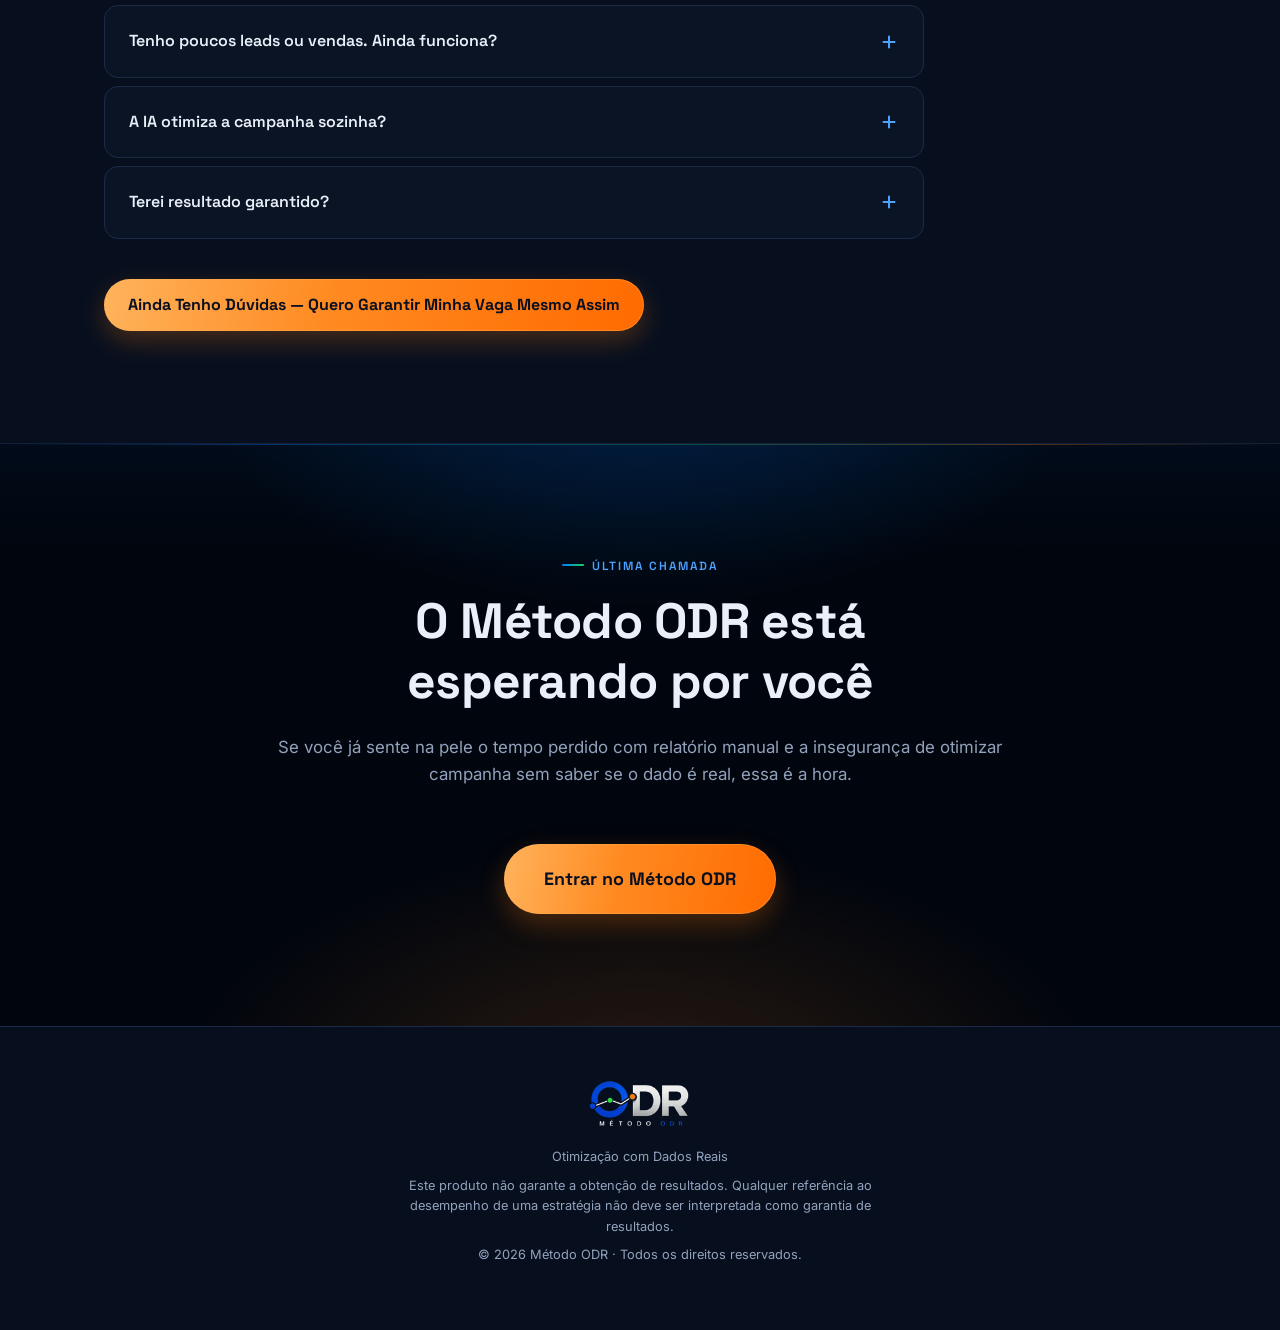
==== commit 9a895b68: "Bold keywords in offer list items Co-Authored-By: Claude Sonnet 5 <noreply@anthropic.com> Claude-Ses" ====
--- a/index.html
+++ b/index.html
@@ -465,11 +465,11 @@
 
       <ul class="offer__list">
         <li><span aria-hidden="true">🎓</span><span><strong>Método ODR</strong> em Vídeo-aulas</span></li>
-        <li><span aria-hidden="true">📊</span><span>Templates de Relatórios no Data Studio</span></li>
-        <li><span aria-hidden="true">🤖</span><span>Templates de Relatórios no Claude</span></li>
-        <li><span aria-hidden="true">🧰</span><span>Modelos de Planilhas Centrais</span></li>
-        <li><span aria-hidden="true">🔗</span><span>Planilha Geradora de UTMs</span></li>
-        <li><span aria-hidden="true">🤖</span><span>Análise de Funil com IA</span></li>
+        <li><span aria-hidden="true">📊</span><span>Templates de Relatórios no <strong>Data Studio</strong></span></li>
+        <li><span aria-hidden="true">🤖</span><span>Templates de Relatórios no <strong>Claude</strong></span></li>
+        <li><span aria-hidden="true">🧰</span><span><strong>Modelos</strong> de Planilhas Centrais</span></li>
+        <li><span aria-hidden="true">🔗</span><span>Planilha Geradora de <strong>UTMs</strong></span></li>
+        <li><span aria-hidden="true">🤖</span><span>Análise de Funil com <strong>IA</strong></span></li>
         <li><span aria-hidden="true">🔒</span><span>Garantia incondicional de <strong>7 dias</strong></span></li>
       </ul>
 
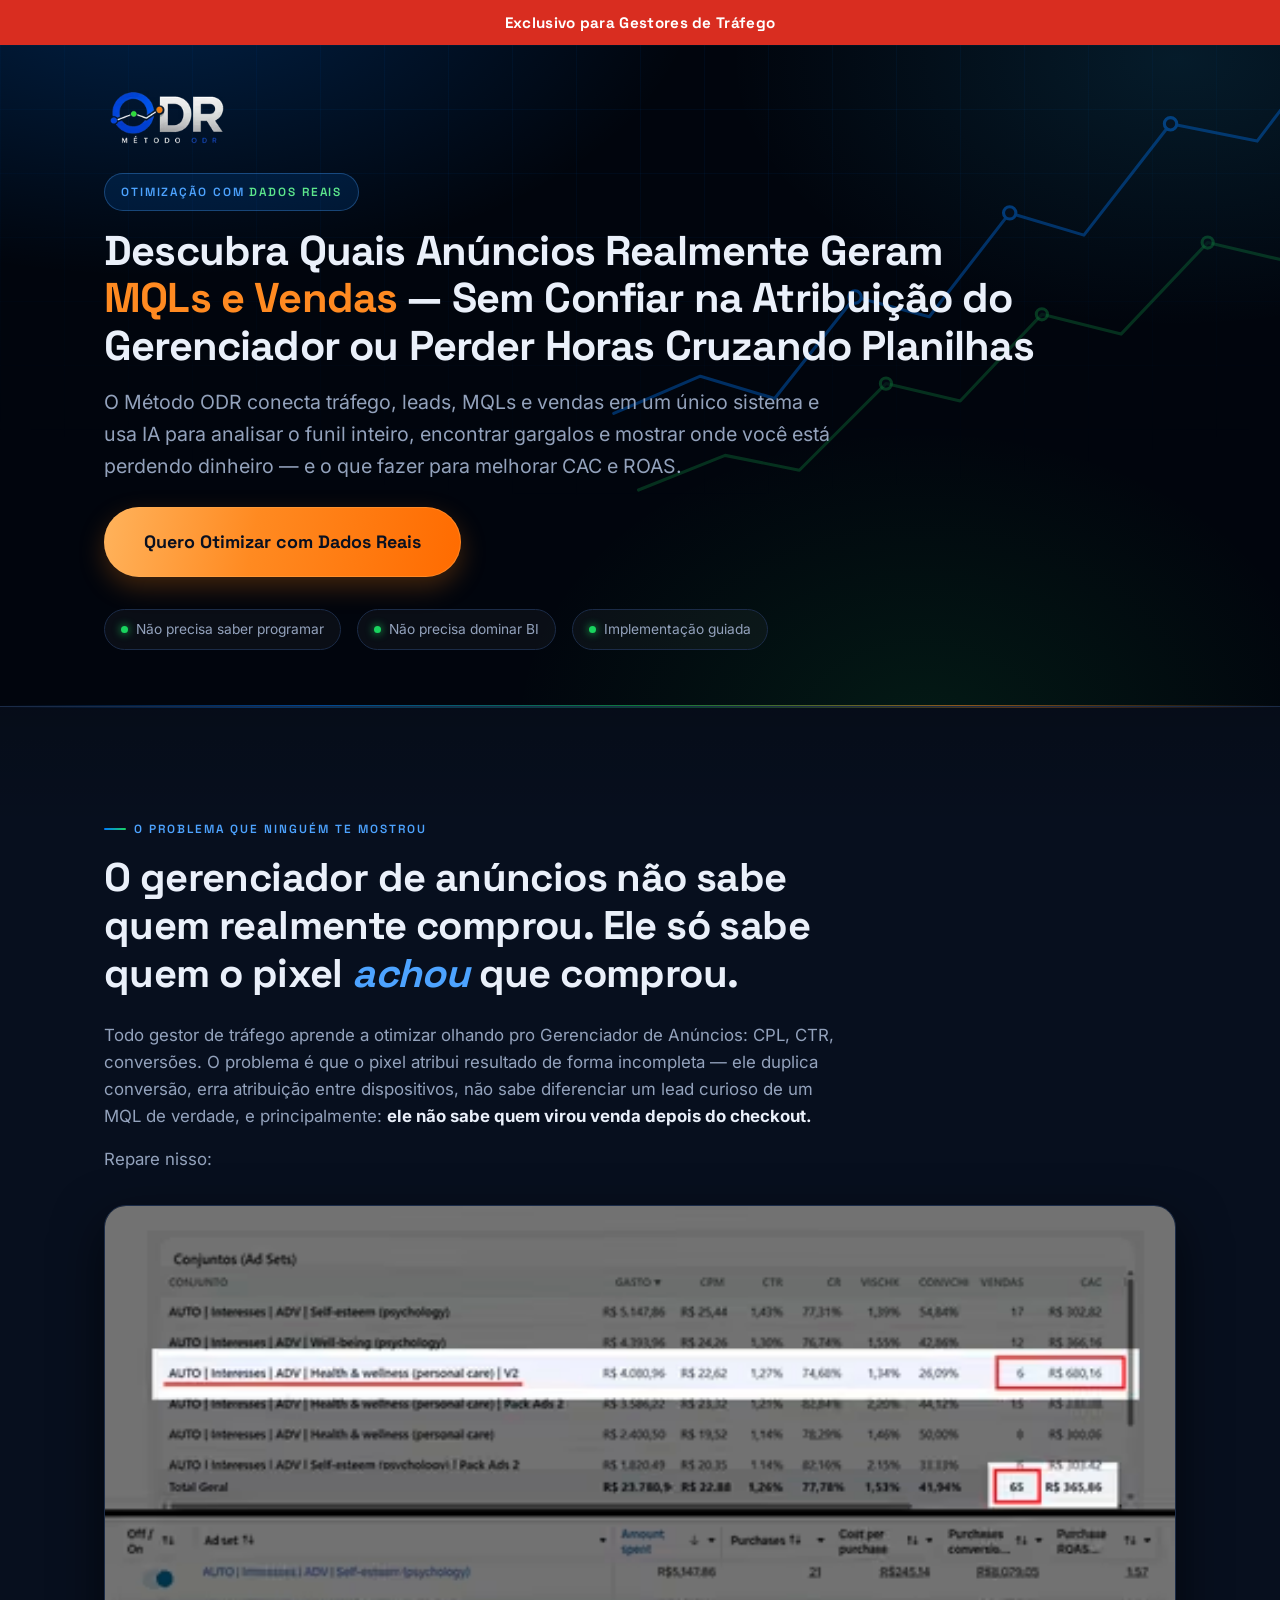
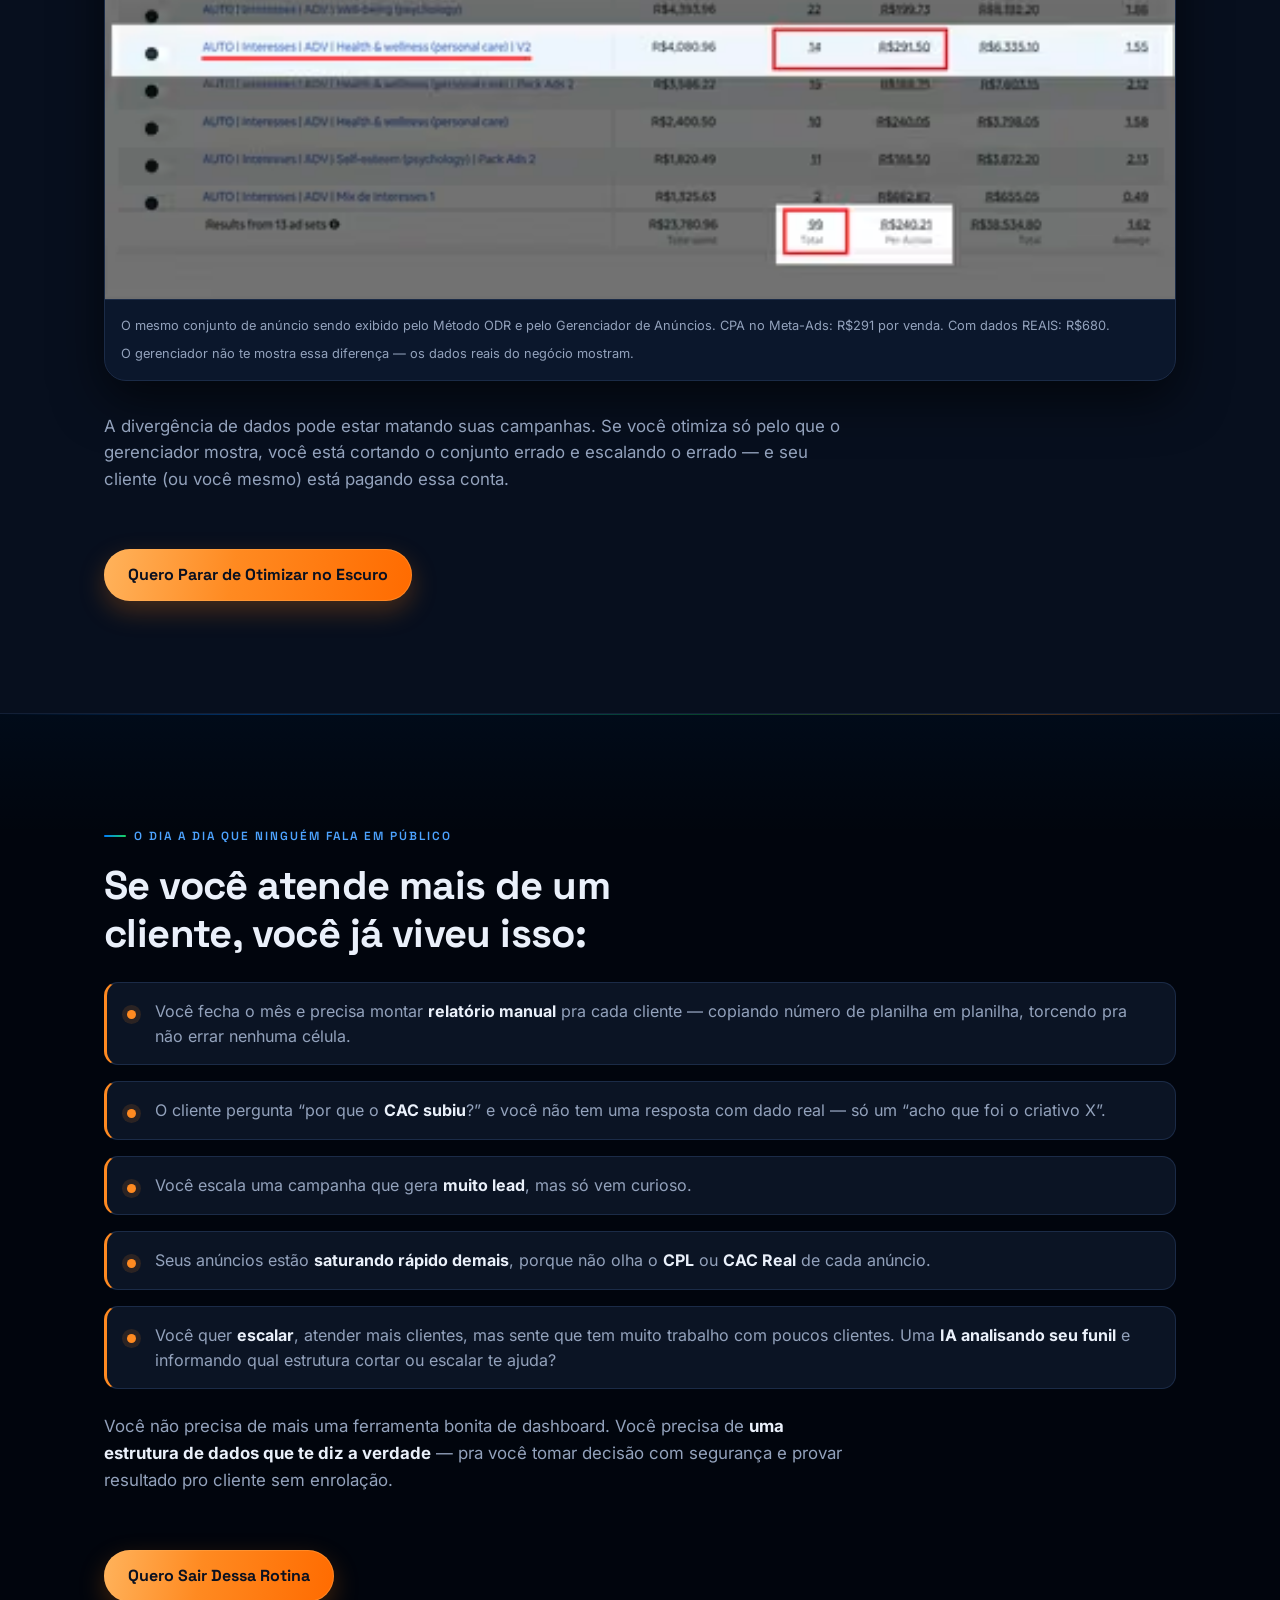
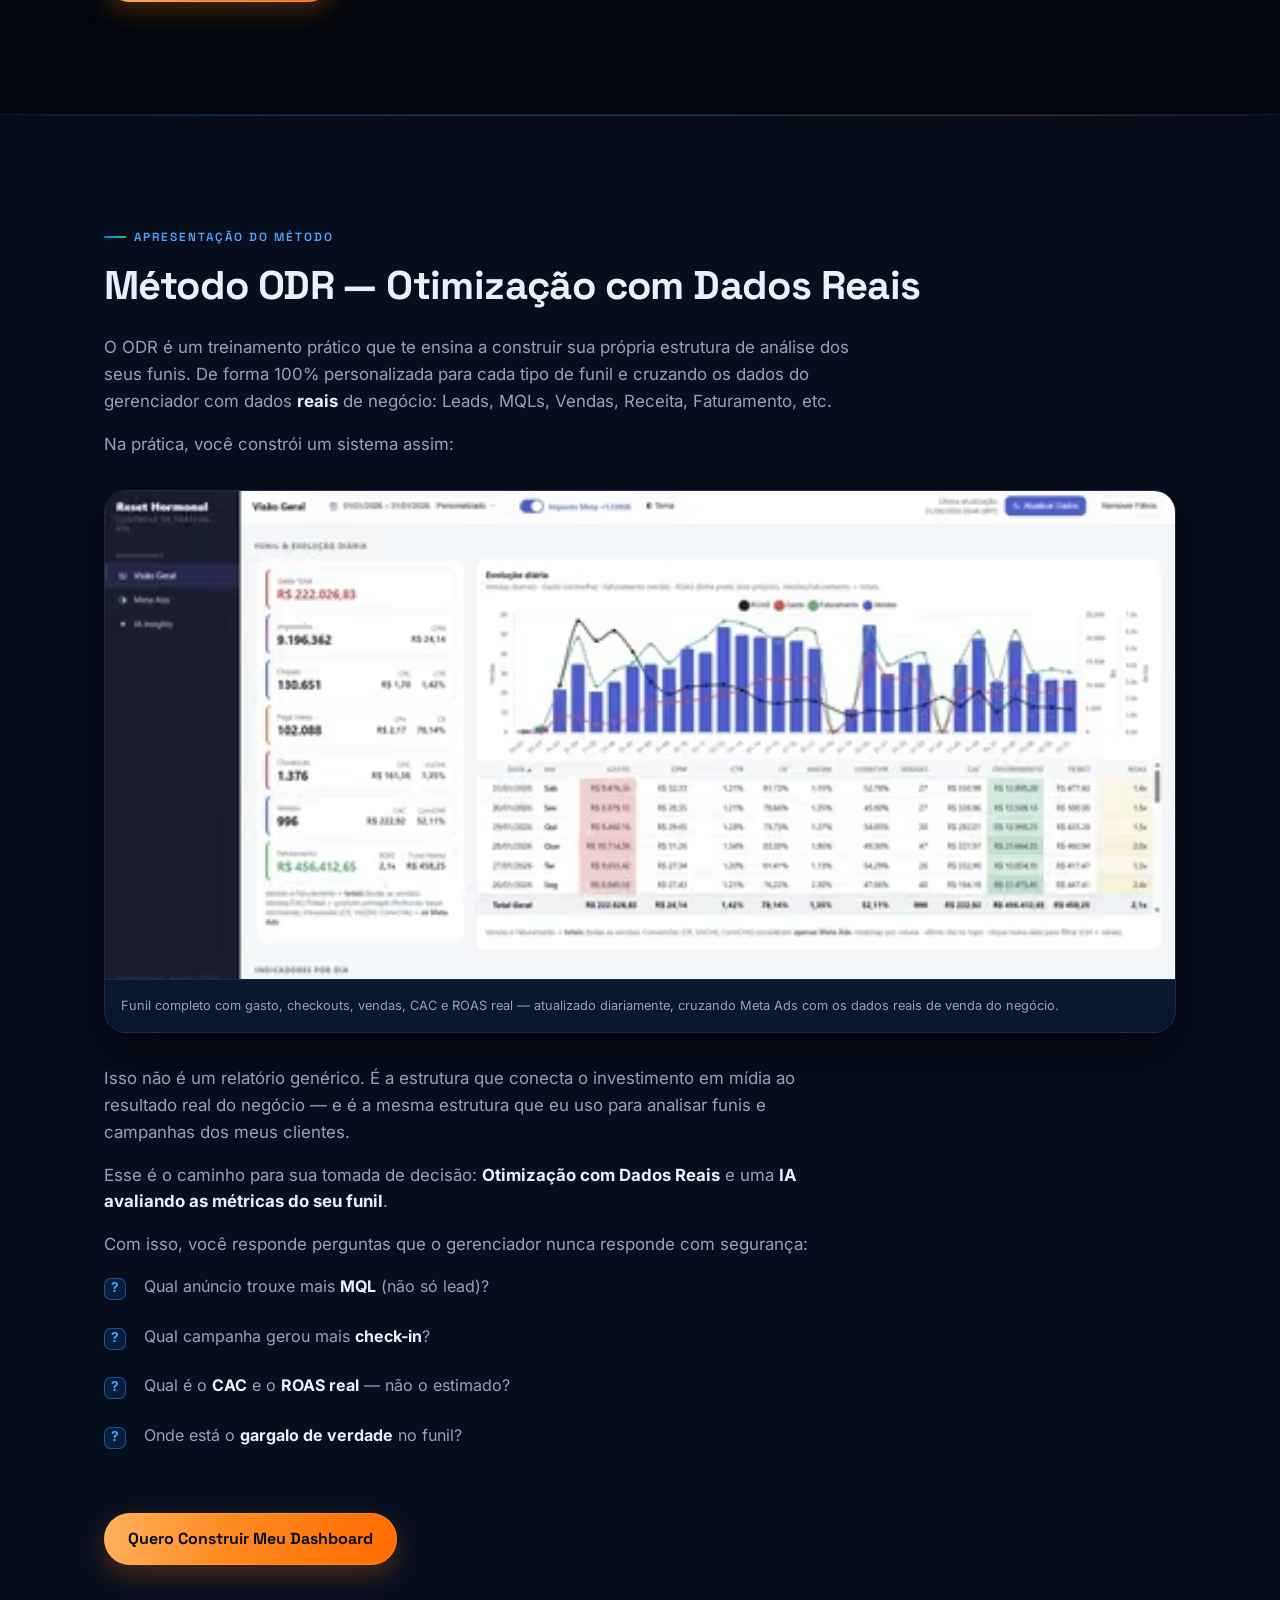
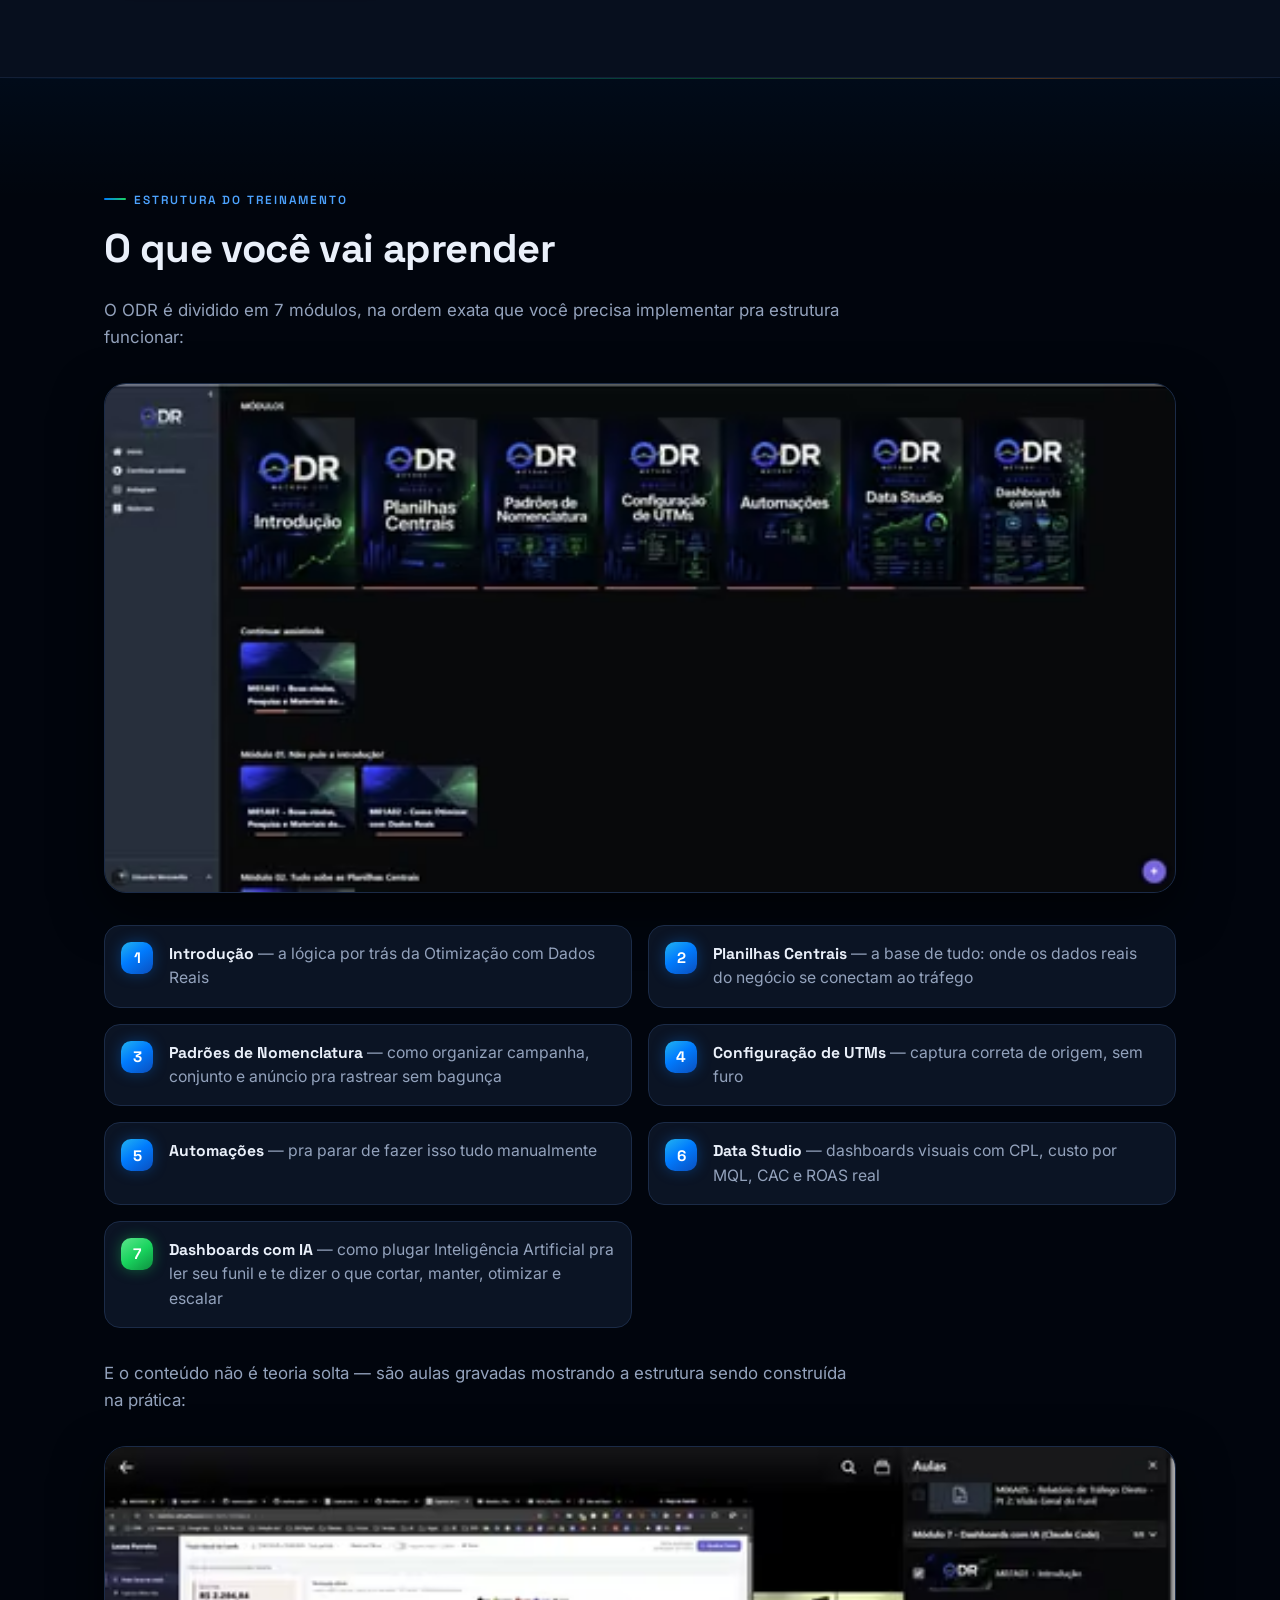
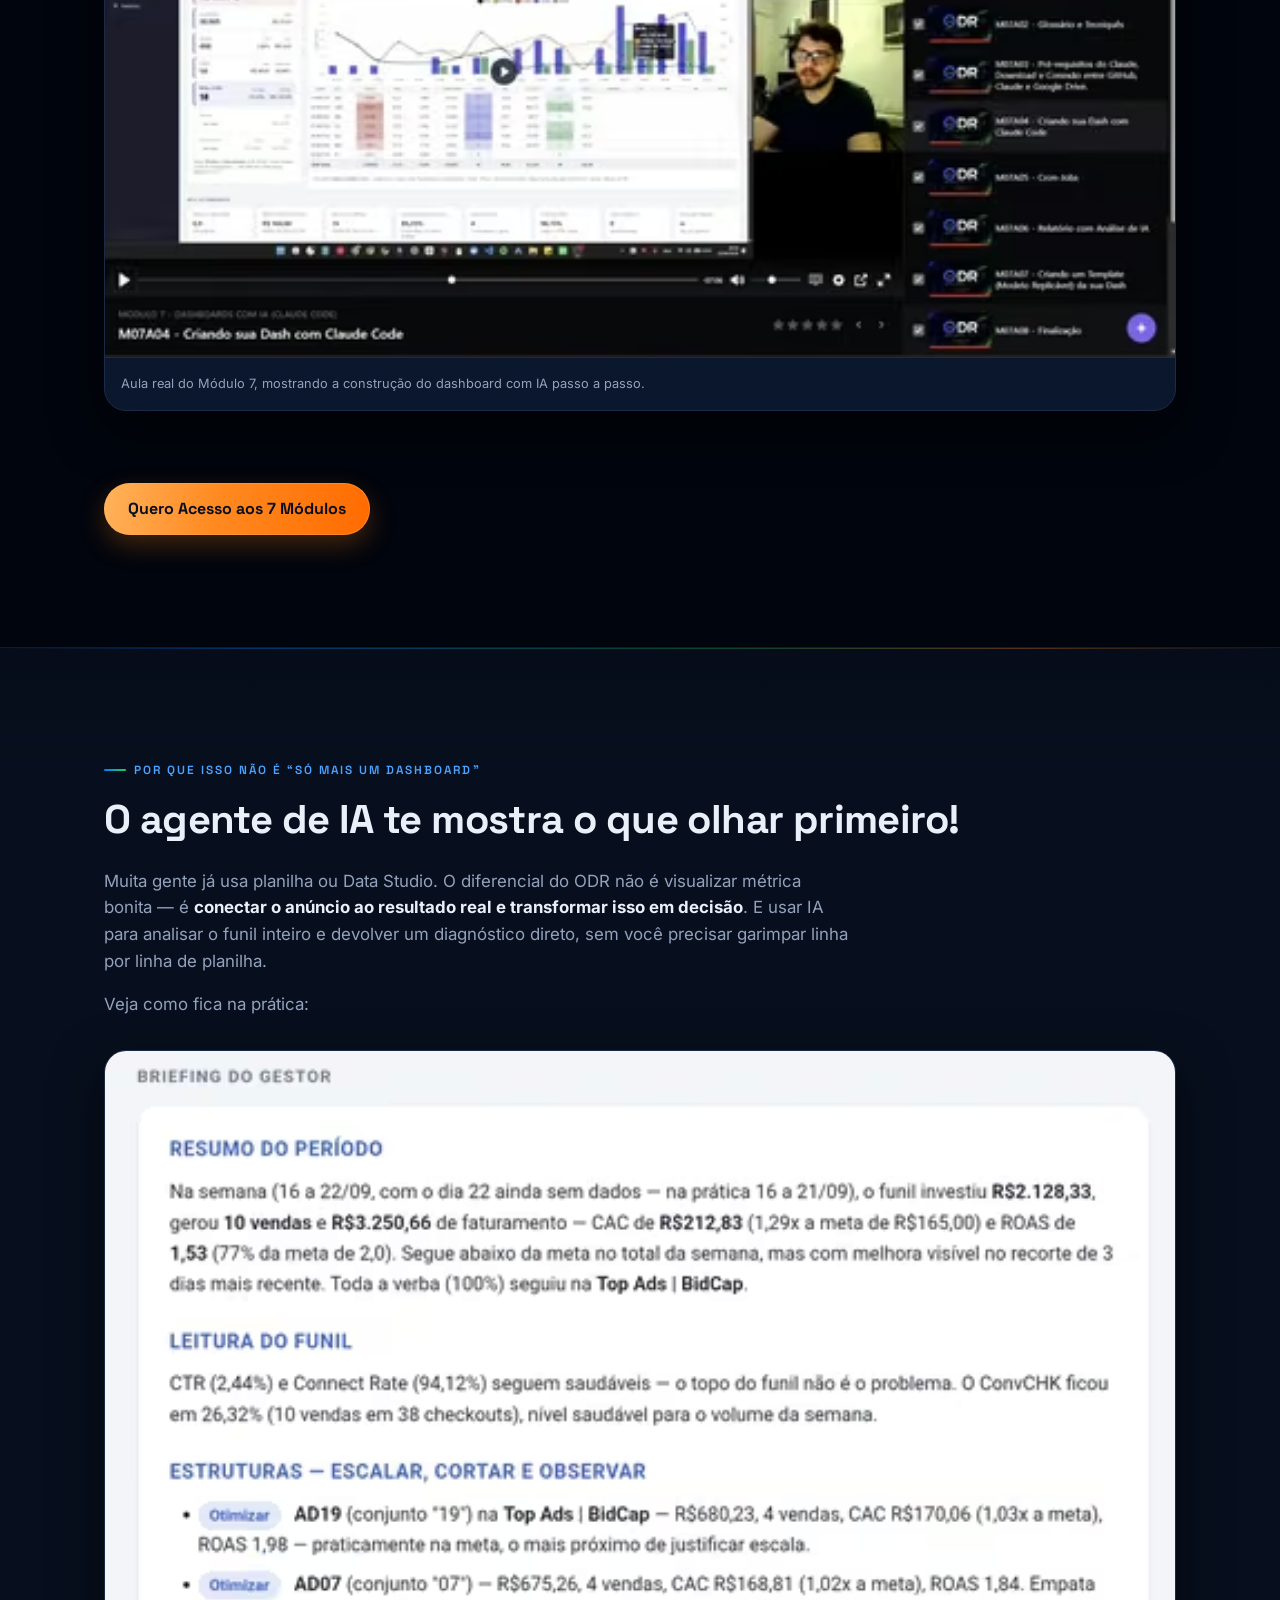
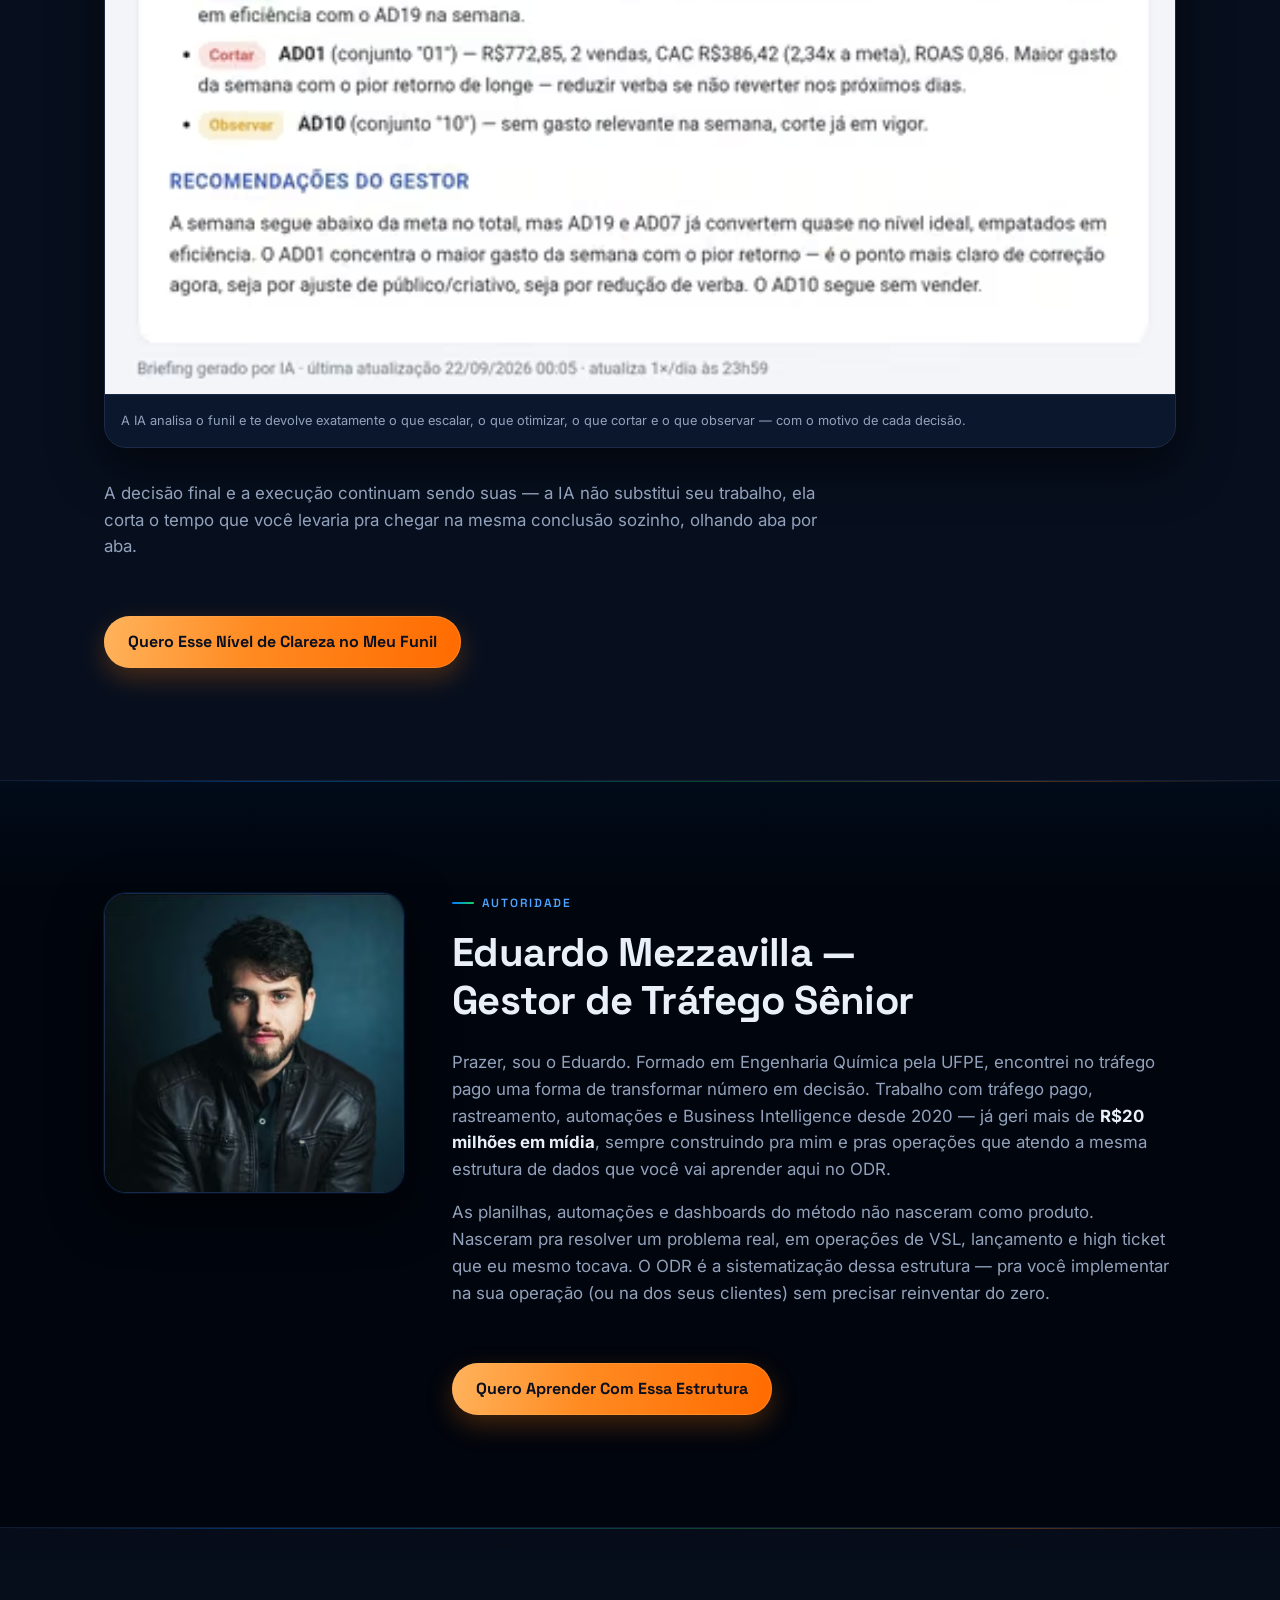
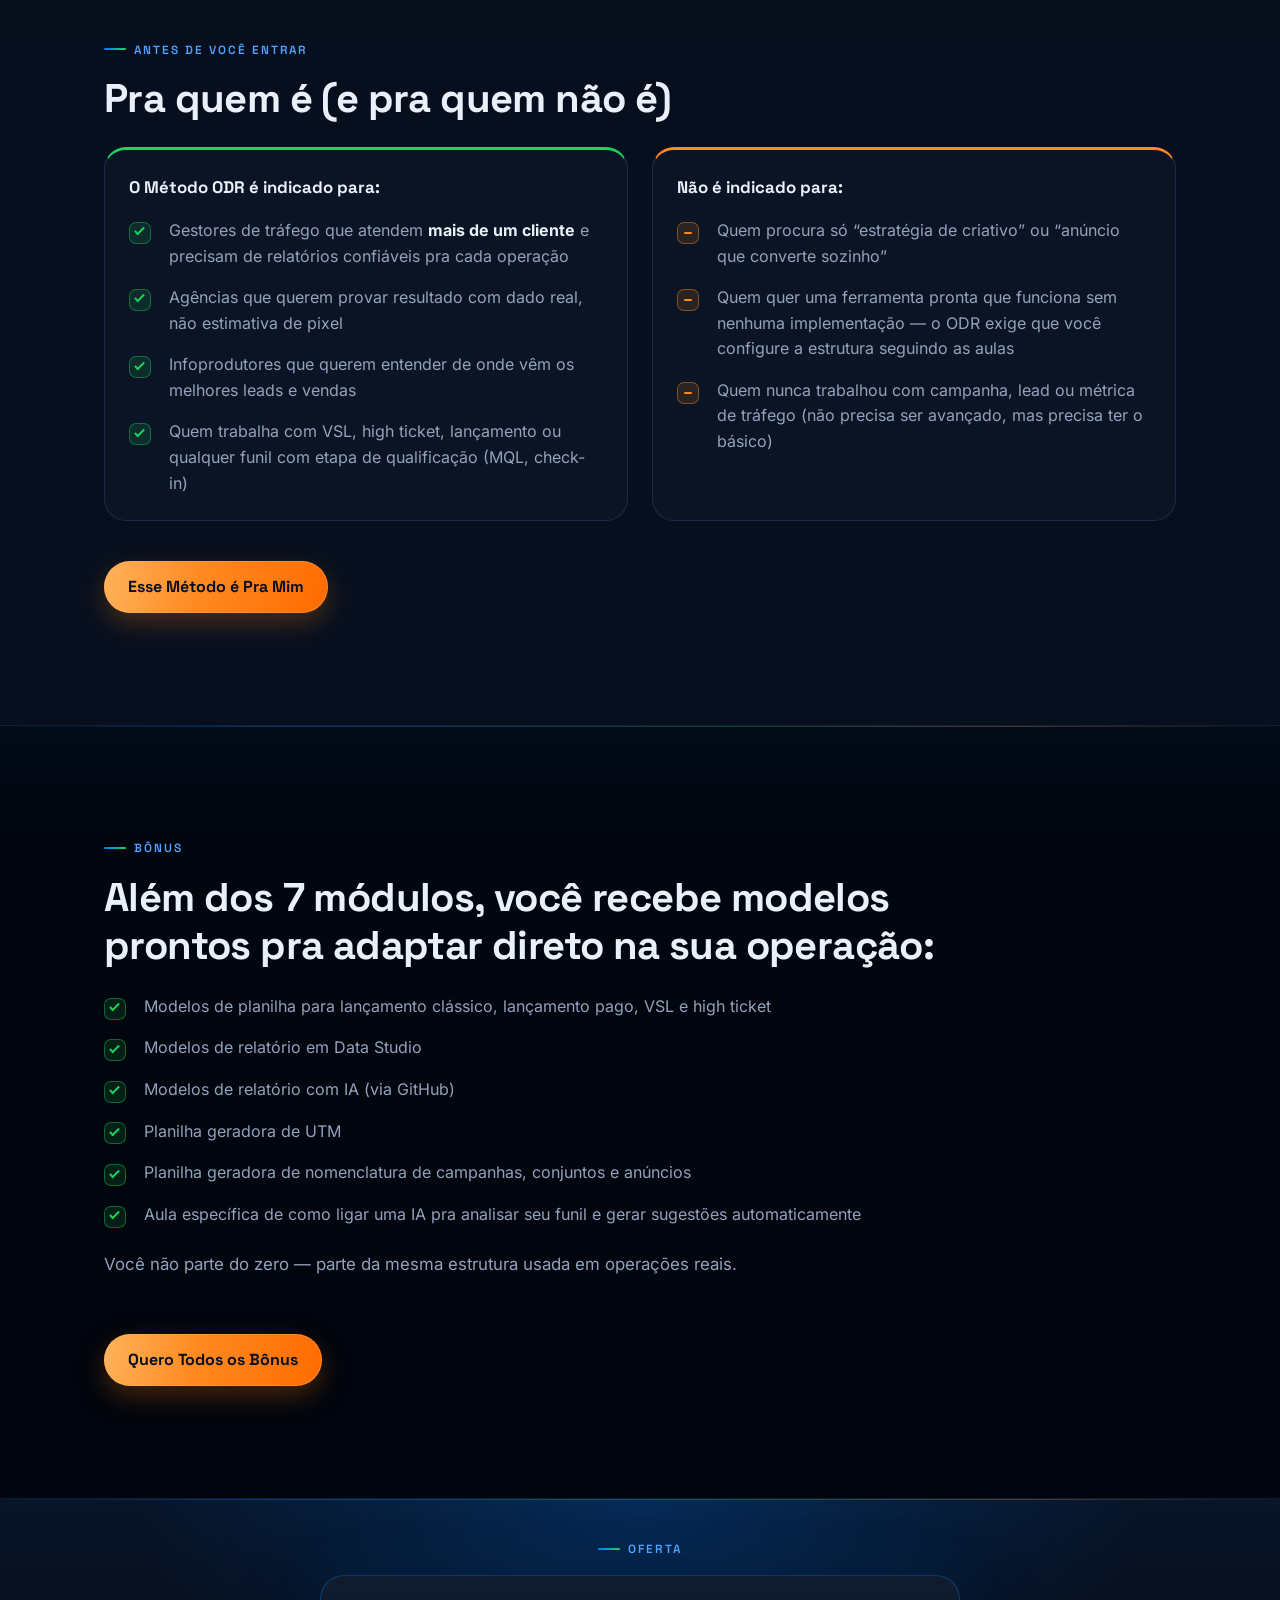
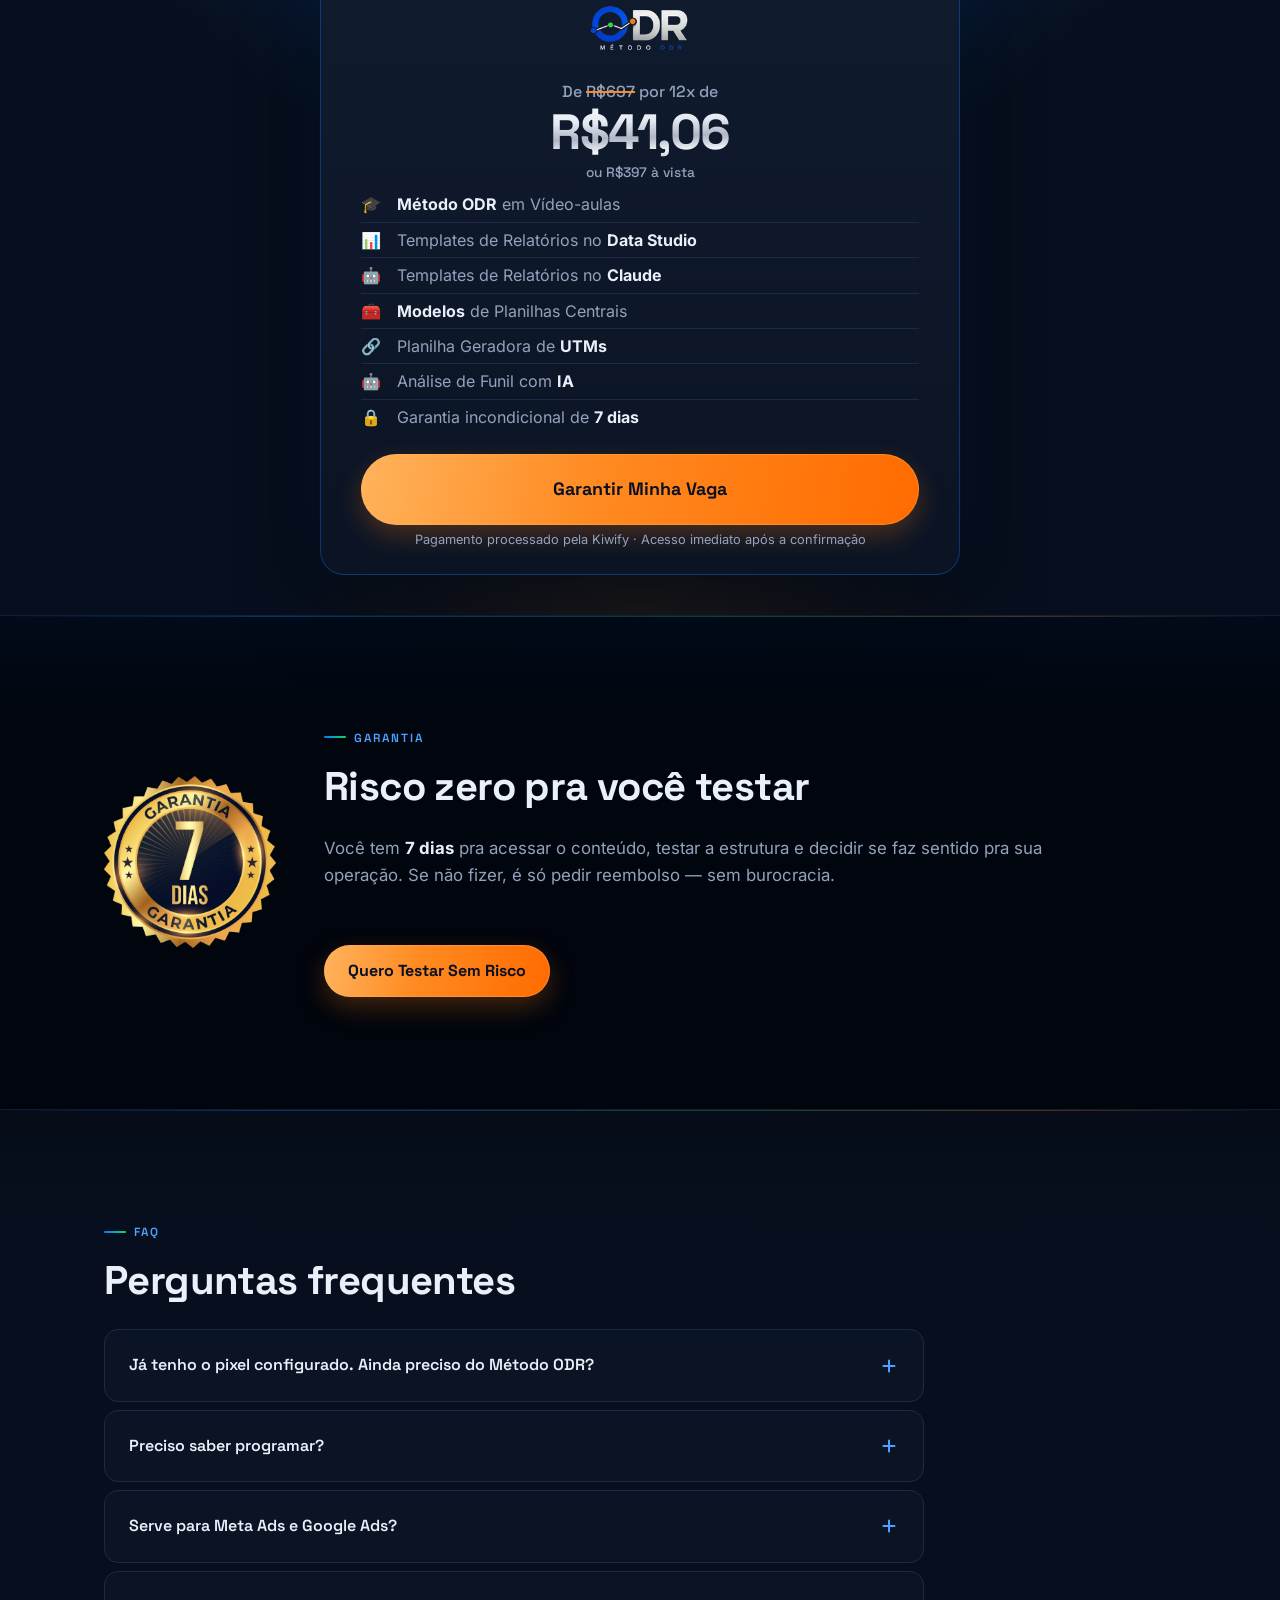
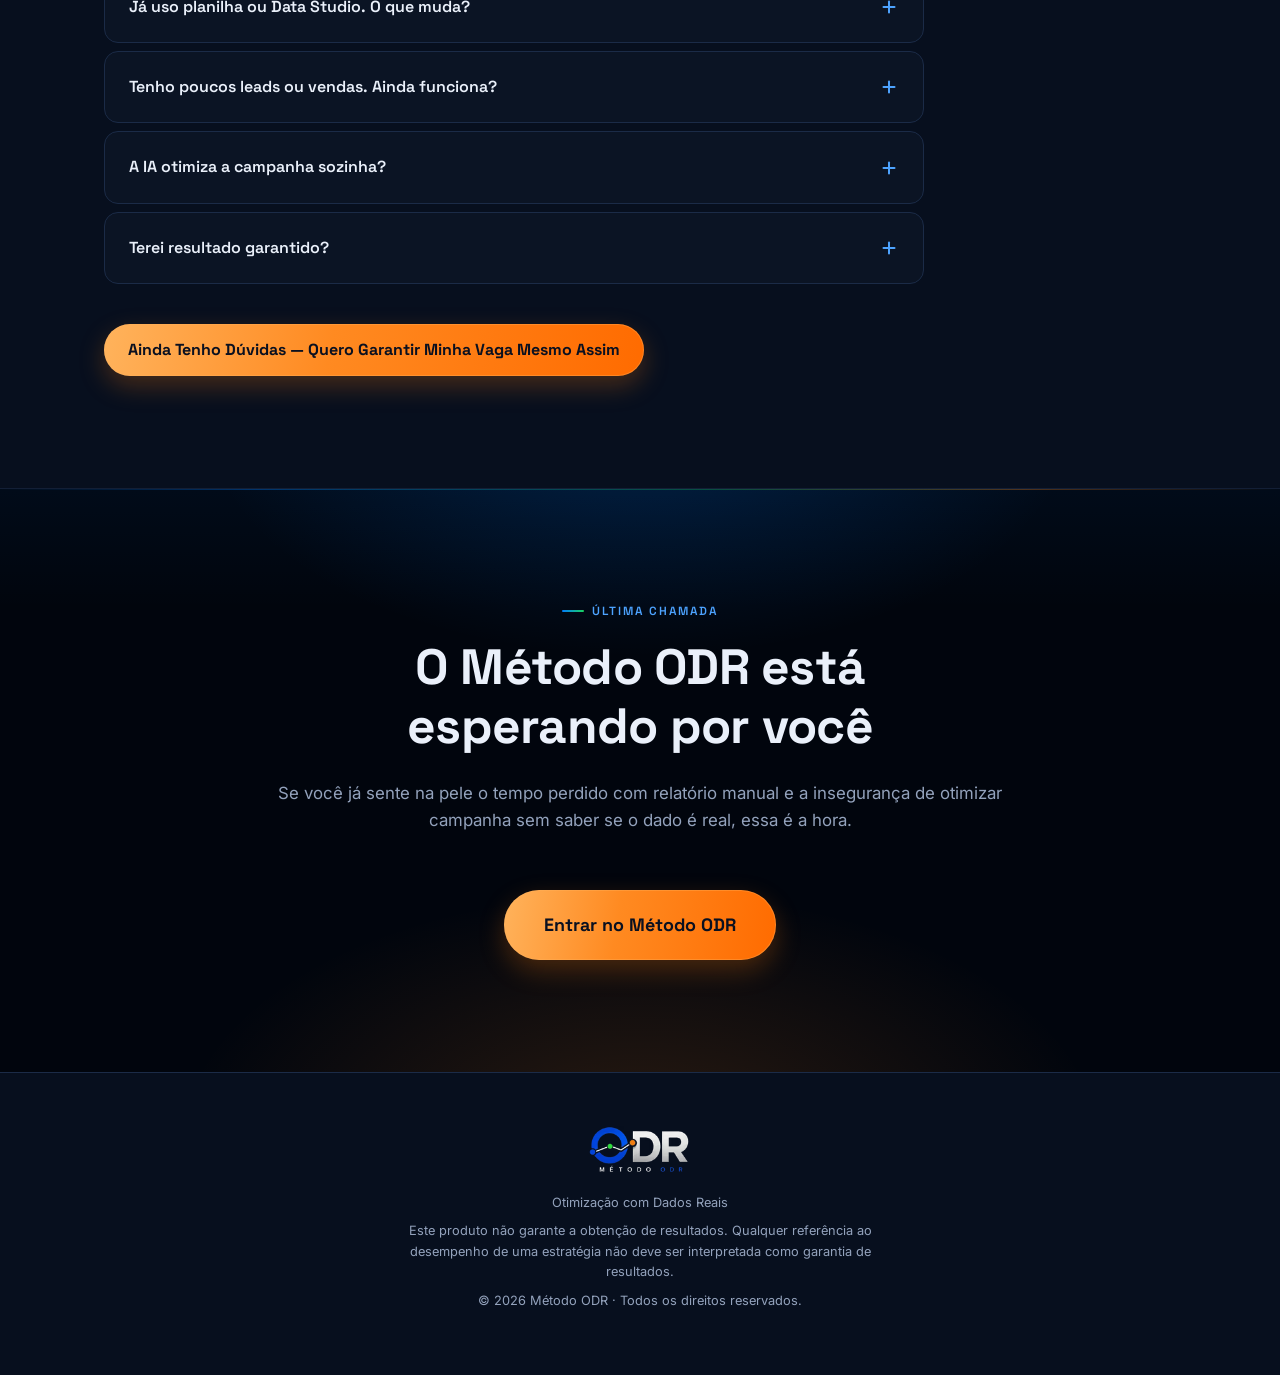
==== commit 9098592f: "Add red banner at top of page Co-Authored-By: Claude Sonnet 5 <noreply@anthropic.com> Claude-Session" ====
--- a/index.html
+++ b/index.html
@@ -78,6 +78,8 @@
 <noscript><img height="1" width="1" style="display:none" alt=""
 src="https://www.facebook.com/tr?id=2180723985697542&amp;ev=PageView&amp;noscript=1"></noscript>
 <!-- End Meta Pixel (noscript) -->
+
+<div class="top-banner">Exclusivo para Gestores de Tráfego</div>
 
 <!-- ============================ SEÇÃO 1 — HERO ============================ -->
 <header class="hero" id="topo">
--- a/assets/css/style.css
+++ b/assets/css/style.css
@@ -1 +1 @@
-@font-face{font-family:Inter;font-style:normal;font-weight:400 700;font-display:swap;src:url(../fonts/inter-latin.woff2) format("woff2");unicode-range:U+0000-00FF,U+0131,U+0152-0153,U+02BB-02BC,U+02C6,U+02DA,U+02DC,U+0304,U+0308,U+0329,U+2000-206F,U+20AC,U+2122,U+2191,U+2193,U+2212,U+2215,U+FEFF,U+FFFD}@font-face{font-family:Inter;font-style:normal;font-weight:400 700;font-display:swap;src:url(../fonts/inter-latin-ext.woff2) format("woff2");unicode-range:U+0100-02BA,U+02BD-02C5,U+02C7-02CC,U+02CE-02D7,U+02DD-02FF,U+0304,U+0308,U+0329,U+1D00-1DBF,U+1E00-1E9F,U+1EF2-1EFF,U+2020,U+20A0-20AB,U+20AD-20C0,U+2113,U+2C60-2C7F,U+A720-A7FF}@font-face{font-family:Space Grotesk;font-style:normal;font-weight:500 700;font-display:swap;src:url(../fonts/grotesk-latin.woff2) format("woff2");unicode-range:U+0000-00FF,U+0131,U+0152-0153,U+02BB-02BC,U+02C6,U+02DA,U+02DC,U+0304,U+0308,U+0329,U+2000-206F,U+20AC,U+2122,U+2191,U+2193,U+2212,U+2215,U+FEFF,U+FFFD}@font-face{font-family:Space Grotesk;font-style:normal;font-weight:500 700;font-display:swap;src:url(../fonts/grotesk-latin-ext.woff2) format("woff2");unicode-range:U+0100-02BA,U+02BD-02C5,U+02C7-02CC,U+02CE-02D7,U+02DD-02FF,U+0304,U+0308,U+0329,U+1D00-1DBF,U+1E00-1E9F,U+1EF2-1EFF,U+2020,U+20A0-20AB,U+20AD-20C0,U+2113,U+2C60-2C7F,U+A720-A7FF}:root{--bg:#01050D;--bg-alt:#070F1E;--surface:#0B1424;--surface-2:#101B2E;--line:#1B2B47;--line-soft:rgba(27,43,71,.6);--txt:#EAF0FA;--txt-mut:#93A2BC;--blue:#007BFE;--blue-lt:#4DA3FF;--blue-deep:#0B4FBE;--cyan:#22B3F0;--blue-soft:rgba(0,123,254,.14);--green:#19D45E;--green-lt:#5CE68C;--green-soft:rgba(25,212,94,.13);--orange:#FF8A21;--orange-hot:#FF6B00;--orange-lt:#FFB35C;--orange-soft:rgba(255,138,33,.13);--chrome:linear-gradient(178deg,#FFFFFF 0%,#E4E9F2 34%,#AEB6C4 58%,#F2F5FA 78%,#98A1B2 100%);--radius:16px;--radius-lg:22px;--shadow:0 18px 50px rgba(0,0,0,.6);--wrap:1120px;--sans:"Inter",system-ui,-apple-system,"Segoe UI",Roboto,Arial,sans-serif;--display:"Space Grotesk","Inter",system-ui,sans-serif;--sp-1:8px;--sp-2:16px;--sp-3:24px;--sp-4:32px;--sp-5:40px;--sp-6:48px;--sp-7:56px;--sp-8:64px;--sp-9:72px;--sp-10:80px;--sp-12:96px;--sp-14:112px}*,*:before,*:after{box-sizing:border-box}html{-webkit-text-size-adjust:100%;scroll-behavior:smooth}@media(prefers-reduced-motion:reduce){html{scroll-behavior:auto}*,*:before,*:after{animation-duration:.01ms!important;transition-duration:.01ms!important}}body{margin:0;background:var(--bg);color:var(--txt);font-family:var(--sans);font-size:16px;line-height:1.6;-webkit-font-smoothing:antialiased;overflow-x:hidden}@media(min-width:480px){body{font-size:17px;line-height:1.65}}img,svg,picture{max-width:100%;display:block}img{height:auto}a{color:inherit}s{color:var(--txt-mut)}[hidden]{display:none!important}a,button{min-height:0}.wrap{width:100%;max-width:var(--wrap);margin:0 auto;padding:0 var(--sp-2);position:relative;z-index:1}@media(min-width:640px){.wrap{padding:0 var(--sp-3)}}.brand{display:block;width:fit-content;text-decoration:none;line-height:0}.brand img{width:auto;height:48px}@media(min-width:480px){.brand img{height:56px}}@media(min-width:768px){.brand img{height:64px}}.foot .brand img{height:56px}.btn{display:inline-flex;align-items:center;justify-content:center;text-align:center;gap:var(--sp-1);font-family:var(--display);font-weight:700;font-size:1rem;line-height:1.25;text-decoration:none;padding:16px 24px;border:0;border-radius:999px;cursor:pointer;min-height:52px;transition:transform .18s ease,box-shadow .18s ease,filter .18s ease}.btn--primary{color:#0a1020;background:linear-gradient(100deg,var(--orange-lt) 0%,var(--orange) 42%,var(--orange-hot) 100%);box-shadow:0 10px 26px #ff7a0a42,0 0 0 1px #ffb35c59 inset}.btn--primary:hover,.btn--primary:focus-visible{transform:translateY(-2px);filter:brightness(1.07);box-shadow:0 16px 38px #ff7a0a66,0 0 0 1px #ffcd9680 inset}.btn--primary:active{transform:translateY(0)}.btn--xl{font-size:1.05rem;padding:16px 32px;min-height:56px}.btn:focus-visible{outline:3px solid var(--blue-lt);outline-offset:3px}.sec .btn,.hero .btn{width:100%;margin-top:var(--sp-3)}@media(min-width:480px){.sec .btn,.hero .btn{width:auto;margin-top:var(--sp-5)}.btn--xl{font-size:1.12rem;padding:24px 40px;min-height:64px}}@media(min-width:1024px){.hero .btn{margin-top:var(--sp-3)}}.hero{position:relative;padding:var(--sp-3) 0 var(--sp-5);overflow:hidden;background:radial-gradient(880px 480px at 12% -10%,rgba(0,123,254,.24),transparent 62%),radial-gradient(700px 420px at 92% 2%,rgba(34,179,240,.13),transparent 64%),radial-gradient(620px 460px at 72% 104%,rgba(25,212,94,.1),transparent 66%),var(--bg);border-bottom:1px solid var(--line)}@media(min-width:768px){.hero{padding:var(--sp-7) 0 var(--sp-12)}}@media(min-width:1024px){.hero{padding:var(--sp-5) 0 var(--sp-7)}}.hero:before{content:"";position:absolute;inset:0;pointer-events:none;background-image:linear-gradient(rgba(0,123,254,.055) 1px,transparent 1px),linear-gradient(90deg,rgba(0,123,254,.055) 1px,transparent 1px);background-size:64px 64px;-webkit-mask-image:radial-gradient(120% 90% at 50% 0%,#000 20%,transparent 78%);mask-image:radial-gradient(120% 90% at 50% 0%,#000 20%,transparent 78%)}.hero:after{content:"";position:absolute;inset:auto 0 0;height:1px;background:linear-gradient(90deg,transparent,var(--blue),var(--green),var(--orange),transparent);opacity:.55}.hero__art{position:absolute;right:-20%;top:-4%;width:85%;max-width:760px;opacity:.22;pointer-events:none;z-index:0}@media(min-width:640px){.hero__art{opacity:.3;right:-8%;top:-6%;width:62%}}@media(min-width:900px){.hero__art{right:-4%;width:58%;opacity:.42}}.hero .brand{margin-bottom:var(--sp-2)}@media(min-width:480px){.hero .brand{margin-bottom:var(--sp-4)}}@media(min-width:768px){.hero .brand{margin-bottom:var(--sp-6)}}@media(min-width:1024px){.hero .brand{margin-bottom:var(--sp-3)}}.eyebrow{display:inline-block;margin:0 0 var(--sp-1);padding:8px 16px;border-radius:999px;background:var(--blue-soft);border:1px solid rgba(77,163,255,.32);color:var(--blue-lt);font-family:var(--display);font-size:.7rem;font-weight:600;letter-spacing:.14em;text-transform:uppercase}@media(min-width:480px){.eyebrow{margin-bottom:var(--sp-2);font-size:.74rem;letter-spacing:.16em}}.eyebrow b{color:var(--green-lt);font-weight:600}.hero__title{font-family:var(--display);font-size:clamp(1.55rem,7.4vw,2rem);line-height:1.16;letter-spacing:-.015em;font-weight:700;margin:0 0 var(--sp-2);max-width:22ch;text-wrap:balance}@media(min-width:480px){.hero__title{font-size:clamp(2rem,6.2vw,3.65rem);line-height:1.11;letter-spacing:-.02em;max-width:19ch;margin-bottom:var(--sp-3)}}@media(min-width:1024px){.hero__title{font-size:clamp(2.6rem,2.8vw,3.4rem);line-height:1.15;max-width:38ch;margin-bottom:var(--sp-2)}}.hero__title .q{color:var(--blue-lt)}.hero__title em{font-style:normal;color:var(--orange)}.hero__sub{font-size:.9375rem;line-height:1.5;color:var(--txt-mut);max-width:62ch;margin:0}@media(min-width:480px){.hero__sub{font-size:clamp(1.02rem,2.5vw,1.22rem);line-height:1.65}}.hero__sub strong{color:var(--txt)}.hero__badges{list-style:none;display:flex;flex-wrap:wrap;gap:var(--sp-1);margin:var(--sp-3) 0 0;padding:0}@media(min-width:480px){.hero__badges{gap:var(--sp-1) var(--sp-2);margin-top:var(--sp-4)}}.hero__badges li{display:flex;align-items:center;gap:var(--sp-1);font-size:.86rem;color:var(--txt-mut);padding:8px 16px;border-radius:999px;background:#ffffff09;border:1px solid var(--line)}.hero__badges li:before{content:"";width:7px;height:7px;border-radius:50%;flex:0 0 auto;background:var(--green);box-shadow:0 0 8px var(--green)}.sec{padding:var(--sp-6) 0;border-bottom:1px solid var(--line-soft);position:relative;isolation:isolate}.sec--alt{background:var(--bg-alt)}@media(min-width:640px){.sec{padding:var(--sp-9) 0}}@media(min-width:900px){.sec{padding:var(--sp-14) 0}}.sec:before{content:"";position:absolute;inset:0 0 auto;height:1px;z-index:1;background:linear-gradient(90deg,transparent,rgba(0,123,254,.35) 20%,rgba(25,212,94,.28) 55%,rgba(255,138,33,.3) 80%,transparent)}.sec:after{content:"";position:absolute;inset:0 0 auto;height:120px;z-index:0;pointer-events:none;background:linear-gradient(180deg,rgba(0,123,254,.05),transparent)}.sec--alt:after{background:linear-gradient(180deg,rgba(0,0,0,.18),transparent)}.hero+.sec:before,.hero+.sec:after{display:none}.sec__kicker{display:flex;align-items:center;gap:var(--sp-1);font-family:var(--display);font-size:.72rem;font-weight:600;letter-spacing:.15em;text-transform:uppercase;color:var(--blue-lt);margin:0 0 var(--sp-1)}@media(min-width:480px){.sec__kicker{font-size:.74rem;letter-spacing:.17em;margin-bottom:var(--sp-2)}}.sec__kicker:before{content:"";width:22px;height:2px;border-radius:2px;flex:0 0 auto;background:linear-gradient(90deg,var(--blue),var(--green))}.sec__title{font-family:var(--display);font-size:clamp(1.4rem,6vw,2.5rem);line-height:1.22;letter-spacing:-.01em;font-weight:700;margin:0 0 var(--sp-2);max-width:24ch;text-wrap:balance}@media(min-width:480px){.sec__title{font-size:clamp(1.6rem,4.2vw,2.5rem);line-height:1.2;letter-spacing:-.015em;margin-bottom:var(--sp-3)}}@media(min-width:1024px){.sec__title{max-width:34ch}}.sec__title em{font-style:italic;color:var(--blue-lt)}.sec__title--big{font-size:clamp(1.7rem,7vw,3.1rem);max-width:20ch}@media(min-width:480px){.sec__title--big{font-size:clamp(1.9rem,5.4vw,3.1rem)}}.lead{font-size:1rem;line-height:1.6;color:var(--txt-mut);max-width:68ch;margin:0 0 var(--sp-2)}@media(min-width:480px){.lead{font-size:1.05rem}}.lead strong{color:var(--txt)}.lead--center{margin-left:auto;margin-right:auto}.sec--final .wrap{text-align:center}.sec--final .sec__title{margin-left:auto;margin-right:auto}.sec--final .sec__kicker{justify-content:center}.shot{margin:var(--sp-4) 0;background:var(--surface);border:1px solid var(--line);border-radius:var(--radius-lg);box-shadow:var(--shadow);overflow:hidden;transition:border-color .25s ease,transform .25s ease}.shot:hover{border-color:#007bfe73;transform:translateY(-3px)}.shot picture,.shot img{width:100%;height:auto;background:linear-gradient(135deg,#08111f,#132444)}.shot figcaption{padding:var(--sp-2);font-size:.8rem;line-height:1.55;color:var(--txt-mut);border-top:1px solid var(--line);background:#007bfe09}.shot figcaption p{margin:0 0 var(--sp-1)}.shot figcaption p:last-child{margin-bottom:0}.shots-2{display:grid;gap:var(--sp-3)}@media(min-width:900px){.shots-2{grid-template-columns:1fr 1fr;align-items:start}.shots-2 .shot{margin:var(--sp-4) 0 0}.shots-2+.lead{margin-top:var(--sp-4)}}.painlist{list-style:none;margin:0 0 var(--sp-3);padding:0;display:grid;gap:var(--sp-2)}.painlist li{position:relative;padding:16px 16px 16px 48px;background:var(--surface);border:1px solid var(--line);border-left:3px solid var(--orange);border-radius:14px;color:var(--txt-mut);font-size:.98rem;line-height:1.55}@media(min-width:480px){.painlist li{padding:16px 24px 16px 48px;font-size:1rem}}.painlist li strong{color:var(--txt)}.painlist li:before{content:"";position:absolute;left:20px;top:22px;width:9px;height:9px;border-radius:50%;background:var(--orange);box-shadow:0 0 0 5px var(--orange-soft)}@media(min-width:480px){.painlist li:before{left:20px;top:27px}}.checklist{list-style:none;margin:0 0 var(--sp-3);padding:0;display:grid;gap:var(--sp-2)}.checklist--spaced{gap:var(--sp-3)}.checklist li{position:relative;padding-left:32px;color:var(--txt-mut);font-size:.98rem;line-height:1.55}@media(min-width:480px){.checklist li{padding-left:40px;font-size:1rem;line-height:1.6}}.checklist li strong{color:var(--txt)}.checklist li:before{content:"";position:absolute;left:0;top:.24em;width:22px;height:22px;border-radius:7px;background:var(--green-soft);border:1px solid rgba(25,212,94,.4)}.checklist li:after{content:"";position:absolute;left:8px;top:.46em;width:5px;height:10px;border:solid var(--green);border-width:0 2px 2px 0;transform:rotate(45deg)}.checklist--q li:before{background:var(--blue-soft);border-color:#4da3ff66}.checklist--q li:after{content:"?";border:0;left:7px;top:.2em;transform:none;width:auto;height:auto;color:var(--blue-lt);font-weight:700;font-size:.85rem}.checklist--no li:before{background:var(--orange-soft);border-color:#ff8a216b}.checklist--no li:after{content:"";left:7px;top:calc(.24em + 10px);width:8px;height:2px;border:0;border-radius:2px;background:var(--orange);transform:none}.modules{list-style:none;margin:var(--sp-4) 0 var(--sp-4);padding:0;display:grid;gap:var(--sp-2)}@media(min-width:820px){.modules{grid-template-columns:1fr 1fr}}.modules li{display:flex;gap:var(--sp-2);align-items:flex-start;padding:16px;background:var(--surface);border:1px solid var(--line);border-radius:16px;color:var(--txt-mut);font-size:.95rem;line-height:1.5;transition:border-color .2s ease,transform .2s ease}@media(min-width:480px){.modules li{padding:var(--sp-2);font-size:.98rem;line-height:1.55}}.modules li:hover{border-color:#007bfe80;transform:translateY(-2px)}.modules li strong{color:var(--txt);font-family:var(--display)}.modules__n{flex:0 0 auto;display:grid;place-items:center;width:32px;height:32px;border-radius:10px;background:linear-gradient(145deg,var(--cyan),var(--blue) 45%,var(--blue-deep));font-family:var(--display);font-weight:700;font-size:.95rem;color:#fff;box-shadow:0 0 14px #007bfe59}.modules li:last-child .modules__n{background:linear-gradient(145deg,var(--green-lt),var(--green) 50%,#0E8F3F);box-shadow:0 0 14px #19d45e66}.author{display:grid;gap:var(--sp-3)}@media(min-width:880px){.author{grid-template-columns:300px 1fr;gap:var(--sp-6);align-items:start}}.author__photo{margin:0 auto;border-radius:var(--radius-lg);overflow:hidden;max-width:220px;width:55%;border:1px solid var(--line);box-shadow:var(--shadow),0 0 0 1px #007bfe2e}@media(min-width:480px){.author__photo{max-width:260px;width:70%}}@media(min-width:880px){.author__photo{margin:0;max-width:300px;width:100%}}.author__photo picture,.author__photo img{aspect-ratio:1/1;object-fit:cover;width:100%}.fit{display:grid;gap:var(--sp-2);margin-top:var(--sp-1)}@media(min-width:880px){.fit{grid-template-columns:1fr 1fr;gap:var(--sp-3)}}.fit__col{padding:var(--sp-3) var(--sp-2);border-radius:var(--radius-lg);background:var(--surface);border:1px solid var(--line)}@media(min-width:480px){.fit__col{padding:var(--sp-3)}}.fit__col--yes{border-top:3px solid var(--green)}.fit__col--no{border-top:3px solid var(--orange)}.fit__h{font-family:var(--display);font-size:1.05rem;font-weight:700;margin:0 0 var(--sp-2);color:var(--txt)}.fit__col .checklist{margin-bottom:0}#para-quem .sec__title{max-width:26ch}.sec--offer{scroll-margin-top:var(--sp-2);background:radial-gradient(760px 440px at 50% 0%,rgba(0,123,254,.22),transparent 66%),radial-gradient(520px 300px at 50% 100%,rgba(255,138,33,.1),transparent 68%),var(--bg-alt)}.offer{max-width:640px;margin:0 auto;text-align:center;padding:var(--sp-4) var(--sp-2);background:linear-gradient(180deg,var(--surface-2),var(--surface));border:1px solid rgba(0,123,254,.34);border-radius:24px;box-shadow:0 30px 76px #0009,0 0 60px #007bfe1a}@media(min-width:480px){.offer{padding:var(--sp-5) var(--sp-3)}}@media(min-width:720px){.offer{padding:var(--sp-6) var(--sp-6)}}.sec--offer .sec__kicker{justify-content:center}.offer__logo{display:block;width:110px;margin:0 auto var(--sp-3)}.offer__logo img{width:100%;height:auto;display:block}.offer__price{margin:0 0 var(--sp-1);display:grid;gap:2px;font-family:var(--display)}.offer__from{font-size:1rem;font-weight:500;color:var(--txt-mut)}.offer__from s{text-decoration-color:var(--orange);text-decoration-thickness:2px}.offer__now{font-size:clamp(2.8rem,15vw,4.6rem);line-height:1;font-weight:700;letter-spacing:-.03em;background:var(--chrome);-webkit-background-clip:text;background-clip:text;color:transparent}.offer__cash{font-size:.86rem;font-weight:500;color:var(--txt-mut);margin-top:2px}.offer__scarcity{margin:var(--sp-2) auto var(--sp-3);max-width:44ch;font-size:.94rem;line-height:1.5;color:var(--txt-mut);padding:var(--sp-2);border-radius:12px;background:var(--orange-soft);border:1px solid rgba(255,138,33,.32)}@media(min-width:480px){.offer__scarcity{font-size:.98rem}}.offer__scarcity strong{color:var(--orange-lt)}.offer__list{list-style:none;margin:0 0 var(--sp-1);padding:0;display:grid;gap:var(--sp-2);text-align:left}.offer__list li{display:flex;gap:var(--sp-2);align-items:flex-start;color:var(--txt-mut);font-size:.98rem;padding-bottom:var(--sp-2);border-bottom:1px solid var(--line)}.offer__list li>span:last-child{flex:1 1 auto;min-width:0}@media(min-width:480px){.offer__list li{font-size:1rem}}.offer__list li:last-child{border-bottom:0;padding-bottom:0}.offer__list strong{color:var(--txt)}.offer .btn{margin-top:var(--sp-3);width:100%}@media(min-width:480px){.offer .btn{margin-top:var(--sp-4)}}.sec--offer .btn--primary{scroll-margin-bottom:calc(96px + env(safe-area-inset-bottom))}@media(min-width:769px){.sec--offer .btn--primary{scroll-margin-bottom:var(--sp-4)}}.offer__note{margin:var(--sp-2) 0 0;font-size:.8rem;color:var(--txt-mut)}@media(min-width:1024px){.sec--offer{padding:var(--sp-5) 0}.offer{padding:var(--sp-3) var(--sp-5)}.offer__now{font-size:clamp(2.8rem,5vw,3.1rem)}.offer__scarcity{margin:4px auto 12px;padding:8px var(--sp-2)}.offer__list{gap:4px}.offer__list li{padding-bottom:4px}.offer .btn{margin-top:var(--sp-2)}.offer__note{margin-top:4px}}.guarantee{display:grid;gap:var(--sp-3);align-items:center;justify-items:center;text-align:center}@media(min-width:760px){.guarantee{grid-template-columns:172px 1fr;gap:var(--sp-6);justify-items:stretch;text-align:left}}.guarantee__seal{width:150px;height:150px;justify-self:center}@media(min-width:480px){.guarantee__seal{width:172px;height:172px}}.faq{display:grid;gap:var(--sp-1);max-width:820px}.faq__item{background:var(--surface);border:1px solid var(--line);border-radius:14px;overflow:hidden;transition:border-color .2s ease}.faq__item.is-open{border-color:#007bfe80}.faq h3{margin:0;font-size:1rem}.faq__q{width:100%;display:flex;align-items:center;justify-content:space-between;gap:var(--sp-2);padding:16px;background:none;border:0;cursor:pointer;color:var(--txt);text-align:left;font-family:var(--display);font-size:.98rem;font-weight:600;line-height:1.4;min-height:44px}@media(min-width:480px){.faq__q{padding:24px;font-size:1rem}}.faq__q:hover{color:var(--blue-lt)}.faq__q:focus-visible{outline:2px solid var(--blue-lt);outline-offset:-2px}.faq__ico{position:relative;flex:0 0 auto;width:20px;height:20px;transition:transform .25s ease}.faq__ico:before,.faq__ico:after{content:"";position:absolute;left:50%;top:50%;width:13px;height:2px;border-radius:2px;background:var(--blue-lt);transform:translate(-50%,-50%)}.faq__ico:after{transform:translate(-50%,-50%) rotate(90deg);transition:opacity .25s ease}.faq__q[aria-expanded=true] .faq__ico{transform:rotate(180deg)}.faq__q[aria-expanded=true] .faq__ico:after{opacity:0}.faq__a{padding:0 16px 16px}@media(min-width:480px){.faq__a{padding:0 24px 24px}}.faq__a p{margin:0;color:var(--txt-mut);font-size:.96rem;line-height:1.6}.sec--final{border-bottom:0;background:radial-gradient(700px 380px at 50% 112%,rgba(255,138,33,.16),transparent 66%),radial-gradient(660px 360px at 50% -12%,rgba(0,123,254,.2),transparent 66%),var(--bg)}.foot{padding:var(--sp-6) 0 calc(var(--sp-14) + 8px);background:var(--bg-alt);border-top:1px solid var(--line);text-align:center}@media(min-width:769px){.foot{padding-bottom:var(--sp-7)}}.foot .brand{margin:0 auto var(--sp-2)}.foot__legal{margin:0 auto var(--sp-1);max-width:64ch;font-size:.8rem;line-height:1.6;color:var(--txt-mut)}.stickybar{position:fixed;left:0;right:0;bottom:0;z-index:50;padding:8px 16px calc(8px + env(safe-area-inset-bottom));background:#030811f0;-webkit-backdrop-filter:blur(12px);backdrop-filter:blur(12px);border-top:1px solid var(--line);transform:translateY(115%);transition:transform .3s cubic-bezier(.22,.8,.3,1);box-shadow:0 -12px 34px #0000008c}.stickybar.is-visible{transform:translateY(0)}.stickybar__inner{max-width:var(--wrap);margin:0 auto;display:flex;align-items:center;gap:var(--sp-2)}.stickybar__price{flex:0 0 auto;font-family:var(--display);line-height:1.15;font-size:.76rem;color:var(--txt-mut)}.stickybar__price strong{display:inline;font-size:1.1rem;color:var(--txt)}.stickybar__price small{display:block;font-size:.68rem;color:var(--txt-mut)}.btn--bar{flex:1 1 auto;padding:16px;min-height:48px;font-size:.94rem;margin:0!important;width:auto}@media(min-width:769px){.stickybar{display:none}}@media(max-width:359px){.stickybar__price{display:none}}
+@font-face{font-family:Inter;font-style:normal;font-weight:400 700;font-display:swap;src:url(../fonts/inter-latin.woff2) format("woff2");unicode-range:U+0000-00FF,U+0131,U+0152-0153,U+02BB-02BC,U+02C6,U+02DA,U+02DC,U+0304,U+0308,U+0329,U+2000-206F,U+20AC,U+2122,U+2191,U+2193,U+2212,U+2215,U+FEFF,U+FFFD}@font-face{font-family:Inter;font-style:normal;font-weight:400 700;font-display:swap;src:url(../fonts/inter-latin-ext.woff2) format("woff2");unicode-range:U+0100-02BA,U+02BD-02C5,U+02C7-02CC,U+02CE-02D7,U+02DD-02FF,U+0304,U+0308,U+0329,U+1D00-1DBF,U+1E00-1E9F,U+1EF2-1EFF,U+2020,U+20A0-20AB,U+20AD-20C0,U+2113,U+2C60-2C7F,U+A720-A7FF}@font-face{font-family:Space Grotesk;font-style:normal;font-weight:500 700;font-display:swap;src:url(../fonts/grotesk-latin.woff2) format("woff2");unicode-range:U+0000-00FF,U+0131,U+0152-0153,U+02BB-02BC,U+02C6,U+02DA,U+02DC,U+0304,U+0308,U+0329,U+2000-206F,U+20AC,U+2122,U+2191,U+2193,U+2212,U+2215,U+FEFF,U+FFFD}@font-face{font-family:Space Grotesk;font-style:normal;font-weight:500 700;font-display:swap;src:url(../fonts/grotesk-latin-ext.woff2) format("woff2");unicode-range:U+0100-02BA,U+02BD-02C5,U+02C7-02CC,U+02CE-02D7,U+02DD-02FF,U+0304,U+0308,U+0329,U+1D00-1DBF,U+1E00-1E9F,U+1EF2-1EFF,U+2020,U+20A0-20AB,U+20AD-20C0,U+2113,U+2C60-2C7F,U+A720-A7FF}:root{--bg:#01050D;--bg-alt:#070F1E;--surface:#0B1424;--surface-2:#101B2E;--line:#1B2B47;--line-soft:rgba(27,43,71,.6);--txt:#EAF0FA;--txt-mut:#93A2BC;--blue:#007BFE;--blue-lt:#4DA3FF;--blue-deep:#0B4FBE;--cyan:#22B3F0;--blue-soft:rgba(0,123,254,.14);--green:#19D45E;--green-lt:#5CE68C;--green-soft:rgba(25,212,94,.13);--orange:#FF8A21;--orange-hot:#FF6B00;--orange-lt:#FFB35C;--orange-soft:rgba(255,138,33,.13);--chrome:linear-gradient(178deg,#FFFFFF 0%,#E4E9F2 34%,#AEB6C4 58%,#F2F5FA 78%,#98A1B2 100%);--radius:16px;--radius-lg:22px;--shadow:0 18px 50px rgba(0,0,0,.6);--wrap:1120px;--sans:"Inter",system-ui,-apple-system,"Segoe UI",Roboto,Arial,sans-serif;--display:"Space Grotesk","Inter",system-ui,sans-serif;--sp-1:8px;--sp-2:16px;--sp-3:24px;--sp-4:32px;--sp-5:40px;--sp-6:48px;--sp-7:56px;--sp-8:64px;--sp-9:72px;--sp-10:80px;--sp-12:96px;--sp-14:112px}*,*:before,*:after{box-sizing:border-box}html{-webkit-text-size-adjust:100%;scroll-behavior:smooth}@media(prefers-reduced-motion:reduce){html{scroll-behavior:auto}*,*:before,*:after{animation-duration:.01ms!important;transition-duration:.01ms!important}}body{margin:0;background:var(--bg);color:var(--txt);font-family:var(--sans);font-size:16px;line-height:1.6;-webkit-font-smoothing:antialiased;overflow-x:hidden}@media(min-width:480px){body{font-size:17px;line-height:1.65}}img,svg,picture{max-width:100%;display:block}img{height:auto}a{color:inherit}s{color:var(--txt-mut)}[hidden]{display:none!important}a,button{min-height:0}.wrap{width:100%;max-width:var(--wrap);margin:0 auto;padding:0 var(--sp-2);position:relative;z-index:1}@media(min-width:640px){.wrap{padding:0 var(--sp-3)}}.top-banner{background:#d92d20;color:#fff;text-align:center;font-family:var(--display);font-weight:700;font-size:.85rem;letter-spacing:.02em;padding:10px var(--sp-2)}@media(min-width:480px){.top-banner{font-size:.95rem}}.brand{display:block;width:fit-content;text-decoration:none;line-height:0}.brand img{width:auto;height:48px}@media(min-width:480px){.brand img{height:56px}}@media(min-width:768px){.brand img{height:64px}}.foot .brand img{height:56px}.btn{display:inline-flex;align-items:center;justify-content:center;text-align:center;gap:var(--sp-1);font-family:var(--display);font-weight:700;font-size:1rem;line-height:1.25;text-decoration:none;padding:16px 24px;border:0;border-radius:999px;cursor:pointer;min-height:52px;transition:transform .18s ease,box-shadow .18s ease,filter .18s ease}.btn--primary{color:#0a1020;background:linear-gradient(100deg,var(--orange-lt) 0%,var(--orange) 42%,var(--orange-hot) 100%);box-shadow:0 10px 26px #ff7a0a42,0 0 0 1px #ffb35c59 inset}.btn--primary:hover,.btn--primary:focus-visible{transform:translateY(-2px);filter:brightness(1.07);box-shadow:0 16px 38px #ff7a0a66,0 0 0 1px #ffcd9680 inset}.btn--primary:active{transform:translateY(0)}.btn--xl{font-size:1.05rem;padding:16px 32px;min-height:56px}.btn:focus-visible{outline:3px solid var(--blue-lt);outline-offset:3px}.sec .btn,.hero .btn{width:100%;margin-top:var(--sp-3)}@media(min-width:480px){.sec .btn,.hero .btn{width:auto;margin-top:var(--sp-5)}.btn--xl{font-size:1.12rem;padding:24px 40px;min-height:64px}}@media(min-width:1024px){.hero .btn{margin-top:var(--sp-3)}}.hero{position:relative;padding:var(--sp-3) 0 var(--sp-5);overflow:hidden;background:radial-gradient(880px 480px at 12% -10%,rgba(0,123,254,.24),transparent 62%),radial-gradient(700px 420px at 92% 2%,rgba(34,179,240,.13),transparent 64%),radial-gradient(620px 460px at 72% 104%,rgba(25,212,94,.1),transparent 66%),var(--bg);border-bottom:1px solid var(--line)}@media(min-width:768px){.hero{padding:var(--sp-7) 0 var(--sp-12)}}@media(min-width:1024px){.hero{padding:var(--sp-5) 0 var(--sp-7)}}.hero:before{content:"";position:absolute;inset:0;pointer-events:none;background-image:linear-gradient(rgba(0,123,254,.055) 1px,transparent 1px),linear-gradient(90deg,rgba(0,123,254,.055) 1px,transparent 1px);background-size:64px 64px;-webkit-mask-image:radial-gradient(120% 90% at 50% 0%,#000 20%,transparent 78%);mask-image:radial-gradient(120% 90% at 50% 0%,#000 20%,transparent 78%)}.hero:after{content:"";position:absolute;inset:auto 0 0;height:1px;background:linear-gradient(90deg,transparent,var(--blue),var(--green),var(--orange),transparent);opacity:.55}.hero__art{position:absolute;right:-20%;top:-4%;width:85%;max-width:760px;opacity:.22;pointer-events:none;z-index:0}@media(min-width:640px){.hero__art{opacity:.3;right:-8%;top:-6%;width:62%}}@media(min-width:900px){.hero__art{right:-4%;width:58%;opacity:.42}}.hero .brand{margin-bottom:var(--sp-2)}@media(min-width:480px){.hero .brand{margin-bottom:var(--sp-4)}}@media(min-width:768px){.hero .brand{margin-bottom:var(--sp-6)}}@media(min-width:1024px){.hero .brand{margin-bottom:var(--sp-3)}}.eyebrow{display:inline-block;margin:0 0 var(--sp-1);padding:8px 16px;border-radius:999px;background:var(--blue-soft);border:1px solid rgba(77,163,255,.32);color:var(--blue-lt);font-family:var(--display);font-size:.7rem;font-weight:600;letter-spacing:.14em;text-transform:uppercase}@media(min-width:480px){.eyebrow{margin-bottom:var(--sp-2);font-size:.74rem;letter-spacing:.16em}}.eyebrow b{color:var(--green-lt);font-weight:600}.hero__title{font-family:var(--display);font-size:clamp(1.55rem,7.4vw,2rem);line-height:1.16;letter-spacing:-.015em;font-weight:700;margin:0 0 var(--sp-2);max-width:22ch;text-wrap:balance}@media(min-width:480px){.hero__title{font-size:clamp(2rem,6.2vw,3.65rem);line-height:1.11;letter-spacing:-.02em;max-width:19ch;margin-bottom:var(--sp-3)}}@media(min-width:1024px){.hero__title{font-size:clamp(2.6rem,2.8vw,3.4rem);line-height:1.15;max-width:38ch;margin-bottom:var(--sp-2)}}.hero__title .q{color:var(--blue-lt)}.hero__title em{font-style:normal;color:var(--orange)}.hero__sub{font-size:.9375rem;line-height:1.5;color:var(--txt-mut);max-width:62ch;margin:0}@media(min-width:480px){.hero__sub{font-size:clamp(1.02rem,2.5vw,1.22rem);line-height:1.65}}.hero__sub strong{color:var(--txt)}.hero__badges{list-style:none;display:flex;flex-wrap:wrap;gap:var(--sp-1);margin:var(--sp-3) 0 0;padding:0}@media(min-width:480px){.hero__badges{gap:var(--sp-1) var(--sp-2);margin-top:var(--sp-4)}}.hero__badges li{display:flex;align-items:center;gap:var(--sp-1);font-size:.86rem;color:var(--txt-mut);padding:8px 16px;border-radius:999px;background:#ffffff09;border:1px solid var(--line)}.hero__badges li:before{content:"";width:7px;height:7px;border-radius:50%;flex:0 0 auto;background:var(--green);box-shadow:0 0 8px var(--green)}.sec{padding:var(--sp-6) 0;border-bottom:1px solid var(--line-soft);position:relative;isolation:isolate}.sec--alt{background:var(--bg-alt)}@media(min-width:640px){.sec{padding:var(--sp-9) 0}}@media(min-width:900px){.sec{padding:var(--sp-14) 0}}.sec:before{content:"";position:absolute;inset:0 0 auto;height:1px;z-index:1;background:linear-gradient(90deg,transparent,rgba(0,123,254,.35) 20%,rgba(25,212,94,.28) 55%,rgba(255,138,33,.3) 80%,transparent)}.sec:after{content:"";position:absolute;inset:0 0 auto;height:120px;z-index:0;pointer-events:none;background:linear-gradient(180deg,rgba(0,123,254,.05),transparent)}.sec--alt:after{background:linear-gradient(180deg,rgba(0,0,0,.18),transparent)}.hero+.sec:before,.hero+.sec:after{display:none}.sec__kicker{display:flex;align-items:center;gap:var(--sp-1);font-family:var(--display);font-size:.72rem;font-weight:600;letter-spacing:.15em;text-transform:uppercase;color:var(--blue-lt);margin:0 0 var(--sp-1)}@media(min-width:480px){.sec__kicker{font-size:.74rem;letter-spacing:.17em;margin-bottom:var(--sp-2)}}.sec__kicker:before{content:"";width:22px;height:2px;border-radius:2px;flex:0 0 auto;background:linear-gradient(90deg,var(--blue),var(--green))}.sec__title{font-family:var(--display);font-size:clamp(1.4rem,6vw,2.5rem);line-height:1.22;letter-spacing:-.01em;font-weight:700;margin:0 0 var(--sp-2);max-width:24ch;text-wrap:balance}@media(min-width:480px){.sec__title{font-size:clamp(1.6rem,4.2vw,2.5rem);line-height:1.2;letter-spacing:-.015em;margin-bottom:var(--sp-3)}}@media(min-width:1024px){.sec__title{max-width:34ch}}.sec__title em{font-style:italic;color:var(--blue-lt)}.sec__title--big{font-size:clamp(1.7rem,7vw,3.1rem);max-width:20ch}@media(min-width:480px){.sec__title--big{font-size:clamp(1.9rem,5.4vw,3.1rem)}}.lead{font-size:1rem;line-height:1.6;color:var(--txt-mut);max-width:68ch;margin:0 0 var(--sp-2)}@media(min-width:480px){.lead{font-size:1.05rem}}.lead strong{color:var(--txt)}.lead--center{margin-left:auto;margin-right:auto}.sec--final .wrap{text-align:center}.sec--final .sec__title{margin-left:auto;margin-right:auto}.sec--final .sec__kicker{justify-content:center}.shot{margin:var(--sp-4) 0;background:var(--surface);border:1px solid var(--line);border-radius:var(--radius-lg);box-shadow:var(--shadow);overflow:hidden;transition:border-color .25s ease,transform .25s ease}.shot:hover{border-color:#007bfe73;transform:translateY(-3px)}.shot picture,.shot img{width:100%;height:auto;background:linear-gradient(135deg,#08111f,#132444)}.shot figcaption{padding:var(--sp-2);font-size:.8rem;line-height:1.55;color:var(--txt-mut);border-top:1px solid var(--line);background:#007bfe09}.shot figcaption p{margin:0 0 var(--sp-1)}.shot figcaption p:last-child{margin-bottom:0}.shots-2{display:grid;gap:var(--sp-3)}@media(min-width:900px){.shots-2{grid-template-columns:1fr 1fr;align-items:start}.shots-2 .shot{margin:var(--sp-4) 0 0}.shots-2+.lead{margin-top:var(--sp-4)}}.painlist{list-style:none;margin:0 0 var(--sp-3);padding:0;display:grid;gap:var(--sp-2)}.painlist li{position:relative;padding:16px 16px 16px 48px;background:var(--surface);border:1px solid var(--line);border-left:3px solid var(--orange);border-radius:14px;color:var(--txt-mut);font-size:.98rem;line-height:1.55}@media(min-width:480px){.painlist li{padding:16px 24px 16px 48px;font-size:1rem}}.painlist li strong{color:var(--txt)}.painlist li:before{content:"";position:absolute;left:20px;top:22px;width:9px;height:9px;border-radius:50%;background:var(--orange);box-shadow:0 0 0 5px var(--orange-soft)}@media(min-width:480px){.painlist li:before{left:20px;top:27px}}.checklist{list-style:none;margin:0 0 var(--sp-3);padding:0;display:grid;gap:var(--sp-2)}.checklist--spaced{gap:var(--sp-3)}.checklist li{position:relative;padding-left:32px;color:var(--txt-mut);font-size:.98rem;line-height:1.55}@media(min-width:480px){.checklist li{padding-left:40px;font-size:1rem;line-height:1.6}}.checklist li strong{color:var(--txt)}.checklist li:before{content:"";position:absolute;left:0;top:.24em;width:22px;height:22px;border-radius:7px;background:var(--green-soft);border:1px solid rgba(25,212,94,.4)}.checklist li:after{content:"";position:absolute;left:8px;top:.46em;width:5px;height:10px;border:solid var(--green);border-width:0 2px 2px 0;transform:rotate(45deg)}.checklist--q li:before{background:var(--blue-soft);border-color:#4da3ff66}.checklist--q li:after{content:"?";border:0;left:7px;top:.2em;transform:none;width:auto;height:auto;color:var(--blue-lt);font-weight:700;font-size:.85rem}.checklist--no li:before{background:var(--orange-soft);border-color:#ff8a216b}.checklist--no li:after{content:"";left:7px;top:calc(.24em + 10px);width:8px;height:2px;border:0;border-radius:2px;background:var(--orange);transform:none}.modules{list-style:none;margin:var(--sp-4) 0 var(--sp-4);padding:0;display:grid;gap:var(--sp-2)}@media(min-width:820px){.modules{grid-template-columns:1fr 1fr}}.modules li{display:flex;gap:var(--sp-2);align-items:flex-start;padding:16px;background:var(--surface);border:1px solid var(--line);border-radius:16px;color:var(--txt-mut);font-size:.95rem;line-height:1.5;transition:border-color .2s ease,transform .2s ease}@media(min-width:480px){.modules li{padding:var(--sp-2);font-size:.98rem;line-height:1.55}}.modules li:hover{border-color:#007bfe80;transform:translateY(-2px)}.modules li strong{color:var(--txt);font-family:var(--display)}.modules__n{flex:0 0 auto;display:grid;place-items:center;width:32px;height:32px;border-radius:10px;background:linear-gradient(145deg,var(--cyan),var(--blue) 45%,var(--blue-deep));font-family:var(--display);font-weight:700;font-size:.95rem;color:#fff;box-shadow:0 0 14px #007bfe59}.modules li:last-child .modules__n{background:linear-gradient(145deg,var(--green-lt),var(--green) 50%,#0E8F3F);box-shadow:0 0 14px #19d45e66}.author{display:grid;gap:var(--sp-3)}@media(min-width:880px){.author{grid-template-columns:300px 1fr;gap:var(--sp-6);align-items:start}}.author__photo{margin:0 auto;border-radius:var(--radius-lg);overflow:hidden;max-width:220px;width:55%;border:1px solid var(--line);box-shadow:var(--shadow),0 0 0 1px #007bfe2e}@media(min-width:480px){.author__photo{max-width:260px;width:70%}}@media(min-width:880px){.author__photo{margin:0;max-width:300px;width:100%}}.author__photo picture,.author__photo img{aspect-ratio:1/1;object-fit:cover;width:100%}.fit{display:grid;gap:var(--sp-2);margin-top:var(--sp-1)}@media(min-width:880px){.fit{grid-template-columns:1fr 1fr;gap:var(--sp-3)}}.fit__col{padding:var(--sp-3) var(--sp-2);border-radius:var(--radius-lg);background:var(--surface);border:1px solid var(--line)}@media(min-width:480px){.fit__col{padding:var(--sp-3)}}.fit__col--yes{border-top:3px solid var(--green)}.fit__col--no{border-top:3px solid var(--orange)}.fit__h{font-family:var(--display);font-size:1.05rem;font-weight:700;margin:0 0 var(--sp-2);color:var(--txt)}.fit__col .checklist{margin-bottom:0}#para-quem .sec__title{max-width:26ch}.sec--offer{scroll-margin-top:var(--sp-2);background:radial-gradient(760px 440px at 50% 0%,rgba(0,123,254,.22),transparent 66%),radial-gradient(520px 300px at 50% 100%,rgba(255,138,33,.1),transparent 68%),var(--bg-alt)}.offer{max-width:640px;margin:0 auto;text-align:center;padding:var(--sp-4) var(--sp-2);background:linear-gradient(180deg,var(--surface-2),var(--surface));border:1px solid rgba(0,123,254,.34);border-radius:24px;box-shadow:0 30px 76px #0009,0 0 60px #007bfe1a}@media(min-width:480px){.offer{padding:var(--sp-5) var(--sp-3)}}@media(min-width:720px){.offer{padding:var(--sp-6) var(--sp-6)}}.sec--offer .sec__kicker{justify-content:center}.offer__logo{display:block;width:110px;margin:0 auto var(--sp-3)}.offer__logo img{width:100%;height:auto;display:block}.offer__price{margin:0 0 var(--sp-1);display:grid;gap:2px;font-family:var(--display)}.offer__from{font-size:1rem;font-weight:500;color:var(--txt-mut)}.offer__from s{text-decoration-color:var(--orange);text-decoration-thickness:2px}.offer__now{font-size:clamp(2.8rem,15vw,4.6rem);line-height:1;font-weight:700;letter-spacing:-.03em;background:var(--chrome);-webkit-background-clip:text;background-clip:text;color:transparent}.offer__cash{font-size:.86rem;font-weight:500;color:var(--txt-mut);margin-top:2px}.offer__scarcity{margin:var(--sp-2) auto var(--sp-3);max-width:44ch;font-size:.94rem;line-height:1.5;color:var(--txt-mut);padding:var(--sp-2);border-radius:12px;background:var(--orange-soft);border:1px solid rgba(255,138,33,.32)}@media(min-width:480px){.offer__scarcity{font-size:.98rem}}.offer__scarcity strong{color:var(--orange-lt)}.offer__list{list-style:none;margin:0 0 var(--sp-1);padding:0;display:grid;gap:var(--sp-2);text-align:left}.offer__list li{display:flex;gap:var(--sp-2);align-items:flex-start;color:var(--txt-mut);font-size:.98rem;padding-bottom:var(--sp-2);border-bottom:1px solid var(--line)}.offer__list li>span:last-child{flex:1 1 auto;min-width:0}@media(min-width:480px){.offer__list li{font-size:1rem}}.offer__list li:last-child{border-bottom:0;padding-bottom:0}.offer__list strong{color:var(--txt)}.offer .btn{margin-top:var(--sp-3);width:100%}@media(min-width:480px){.offer .btn{margin-top:var(--sp-4)}}.sec--offer .btn--primary{scroll-margin-bottom:calc(96px + env(safe-area-inset-bottom))}@media(min-width:769px){.sec--offer .btn--primary{scroll-margin-bottom:var(--sp-4)}}.offer__note{margin:var(--sp-2) 0 0;font-size:.8rem;color:var(--txt-mut)}@media(min-width:1024px){.sec--offer{padding:var(--sp-5) 0}.offer{padding:var(--sp-3) var(--sp-5)}.offer__now{font-size:clamp(2.8rem,5vw,3.1rem)}.offer__scarcity{margin:4px auto 12px;padding:8px var(--sp-2)}.offer__list{gap:4px}.offer__list li{padding-bottom:4px}.offer .btn{margin-top:var(--sp-2)}.offer__note{margin-top:4px}}.guarantee{display:grid;gap:var(--sp-3);align-items:center;justify-items:center;text-align:center}@media(min-width:760px){.guarantee{grid-template-columns:172px 1fr;gap:var(--sp-6);justify-items:stretch;text-align:left}}.guarantee__seal{width:150px;height:150px;justify-self:center}@media(min-width:480px){.guarantee__seal{width:172px;height:172px}}.faq{display:grid;gap:var(--sp-1);max-width:820px}.faq__item{background:var(--surface);border:1px solid var(--line);border-radius:14px;overflow:hidden;transition:border-color .2s ease}.faq__item.is-open{border-color:#007bfe80}.faq h3{margin:0;font-size:1rem}.faq__q{width:100%;display:flex;align-items:center;justify-content:space-between;gap:var(--sp-2);padding:16px;background:none;border:0;cursor:pointer;color:var(--txt);text-align:left;font-family:var(--display);font-size:.98rem;font-weight:600;line-height:1.4;min-height:44px}@media(min-width:480px){.faq__q{padding:24px;font-size:1rem}}.faq__q:hover{color:var(--blue-lt)}.faq__q:focus-visible{outline:2px solid var(--blue-lt);outline-offset:-2px}.faq__ico{position:relative;flex:0 0 auto;width:20px;height:20px;transition:transform .25s ease}.faq__ico:before,.faq__ico:after{content:"";position:absolute;left:50%;top:50%;width:13px;height:2px;border-radius:2px;background:var(--blue-lt);transform:translate(-50%,-50%)}.faq__ico:after{transform:translate(-50%,-50%) rotate(90deg);transition:opacity .25s ease}.faq__q[aria-expanded=true] .faq__ico{transform:rotate(180deg)}.faq__q[aria-expanded=true] .faq__ico:after{opacity:0}.faq__a{padding:0 16px 16px}@media(min-width:480px){.faq__a{padding:0 24px 24px}}.faq__a p{margin:0;color:var(--txt-mut);font-size:.96rem;line-height:1.6}.sec--final{border-bottom:0;background:radial-gradient(700px 380px at 50% 112%,rgba(255,138,33,.16),transparent 66%),radial-gradient(660px 360px at 50% -12%,rgba(0,123,254,.2),transparent 66%),var(--bg)}.foot{padding:var(--sp-6) 0 calc(var(--sp-14) + 8px);background:var(--bg-alt);border-top:1px solid var(--line);text-align:center}@media(min-width:769px){.foot{padding-bottom:var(--sp-7)}}.foot .brand{margin:0 auto var(--sp-2)}.foot__legal{margin:0 auto var(--sp-1);max-width:64ch;font-size:.8rem;line-height:1.6;color:var(--txt-mut)}.stickybar{position:fixed;left:0;right:0;bottom:0;z-index:50;padding:8px 16px calc(8px + env(safe-area-inset-bottom));background:#030811f0;-webkit-backdrop-filter:blur(12px);backdrop-filter:blur(12px);border-top:1px solid var(--line);transform:translateY(115%);transition:transform .3s cubic-bezier(.22,.8,.3,1);box-shadow:0 -12px 34px #0000008c}.stickybar.is-visible{transform:translateY(0)}.stickybar__inner{max-width:var(--wrap);margin:0 auto;display:flex;align-items:center;gap:var(--sp-2)}.stickybar__price{flex:0 0 auto;font-family:var(--display);line-height:1.15;font-size:.76rem;color:var(--txt-mut)}.stickybar__price strong{display:inline;font-size:1.1rem;color:var(--txt)}.stickybar__price small{display:block;font-size:.68rem;color:var(--txt-mut)}.btn--bar{flex:1 1 auto;padding:16px;min-height:48px;font-size:.94rem;margin:0!important;width:auto}@media(min-width:769px){.stickybar{display:none}}@media(max-width:359px){.stickybar__price{display:none}}
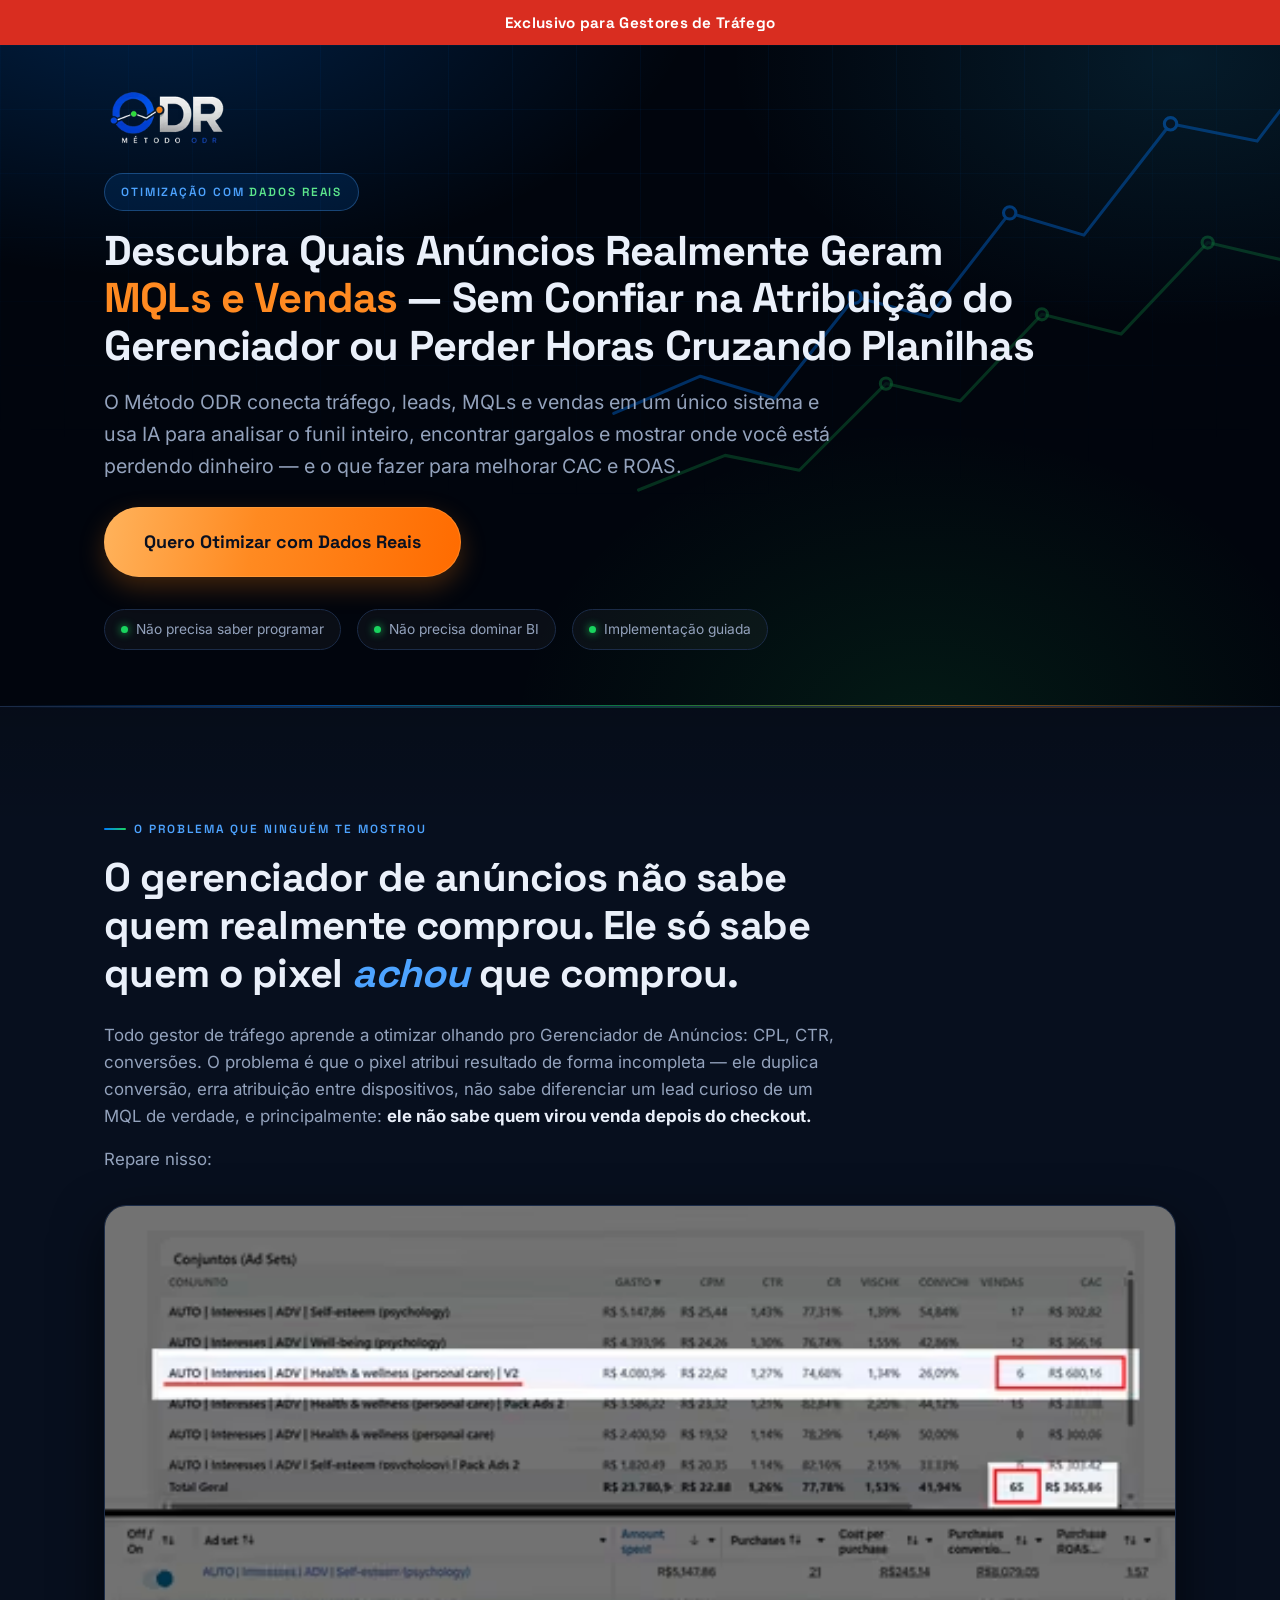
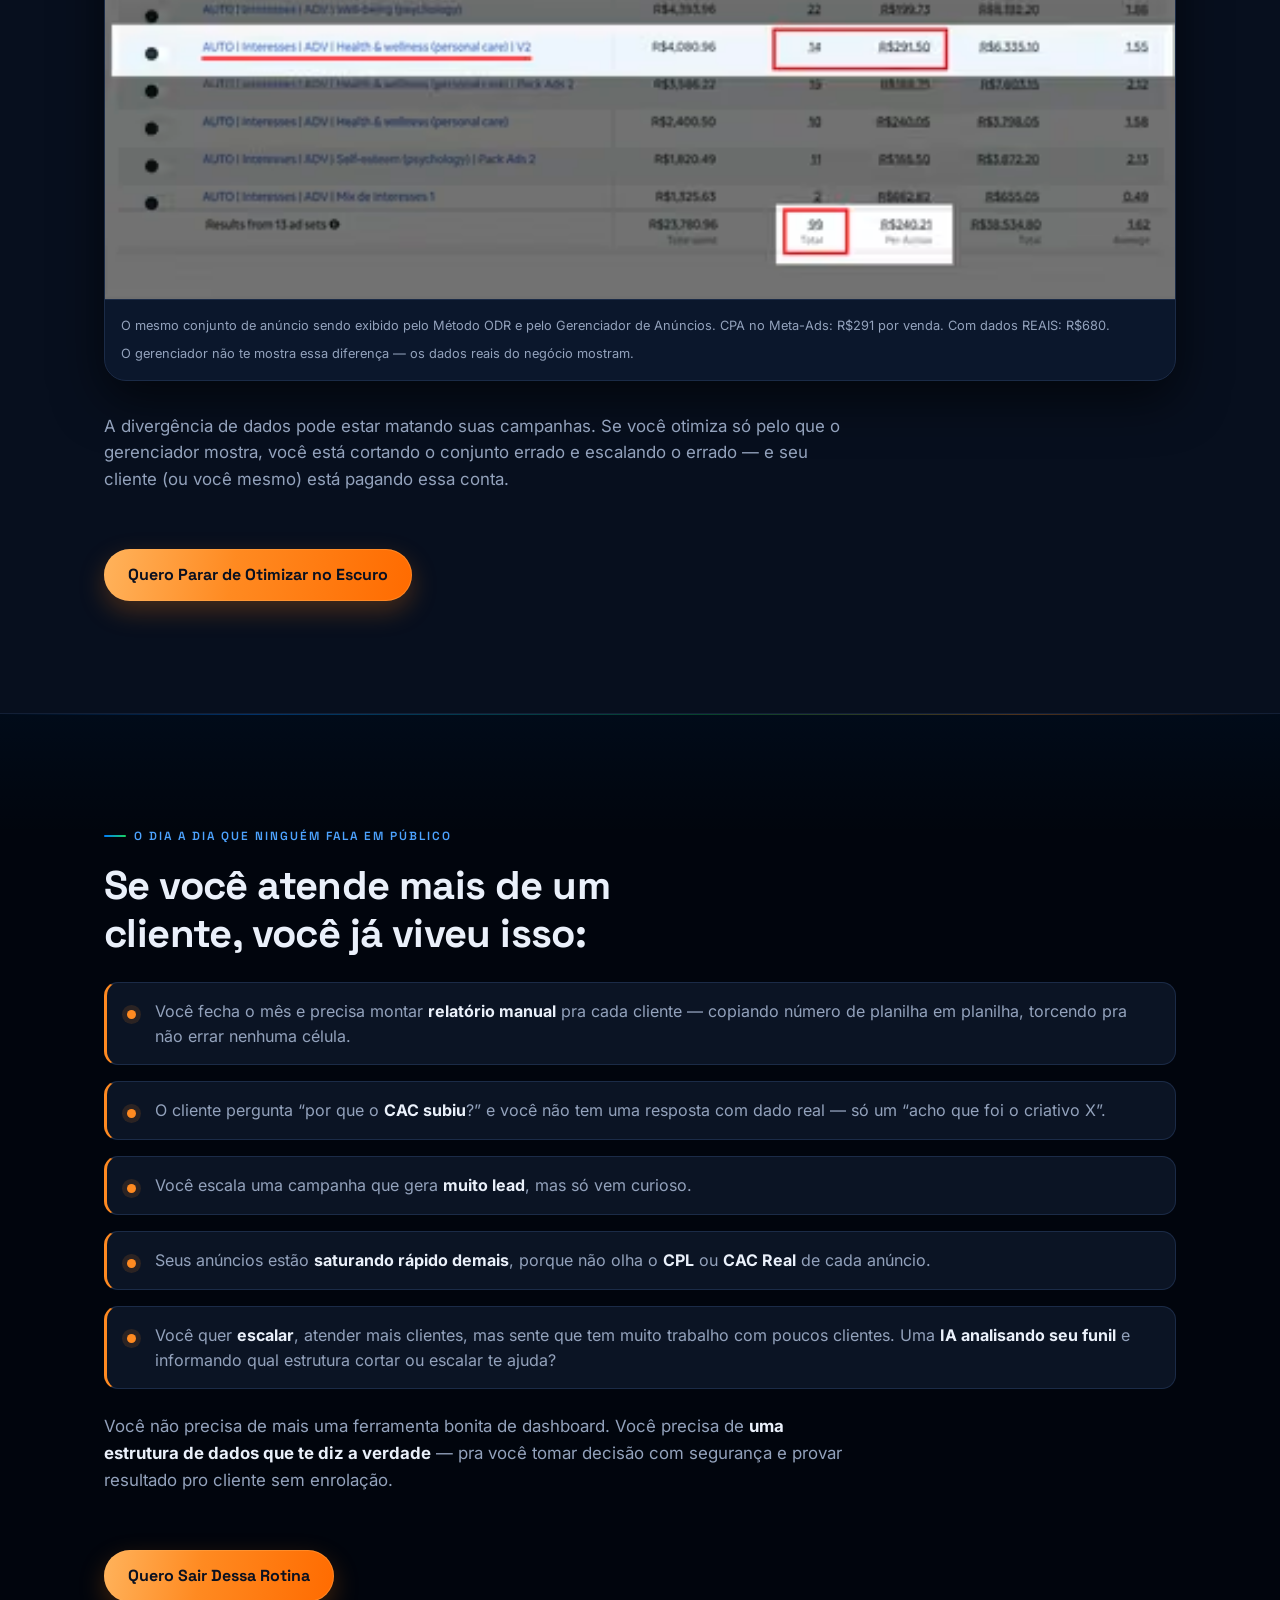
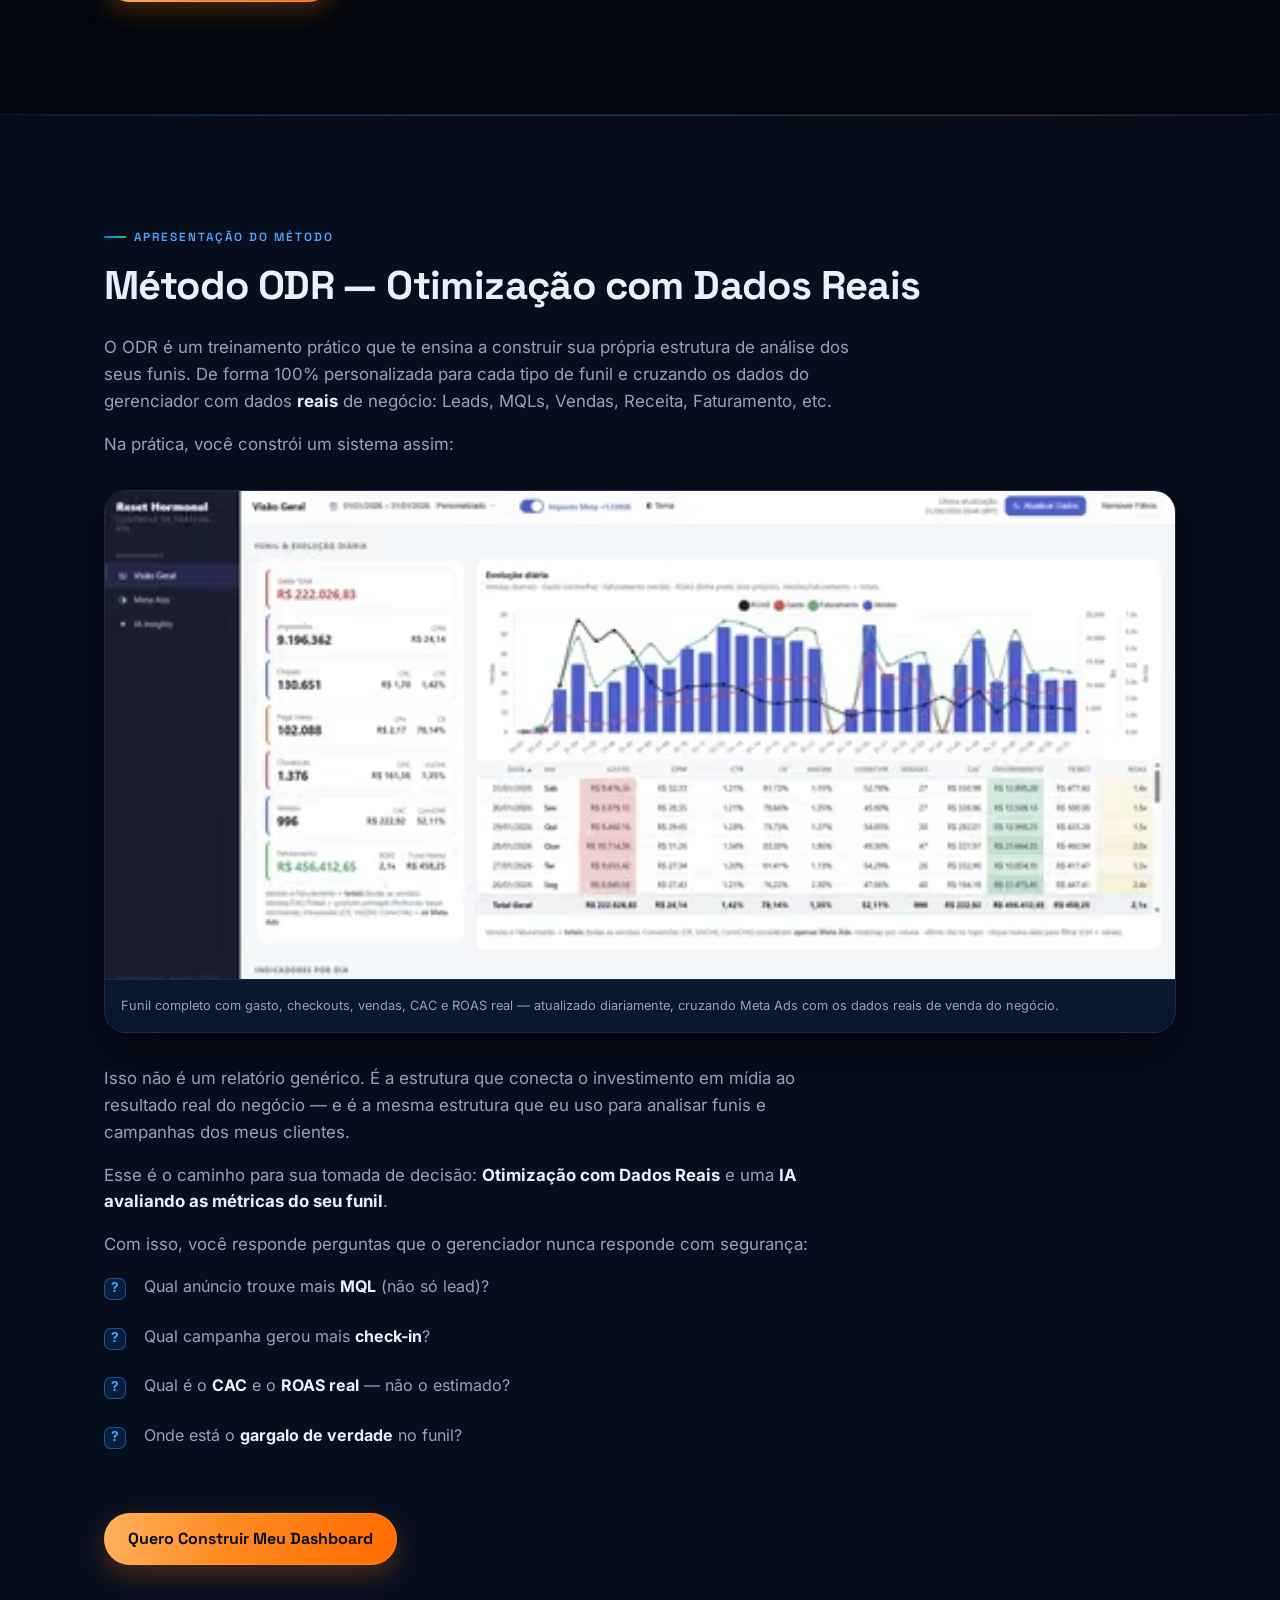
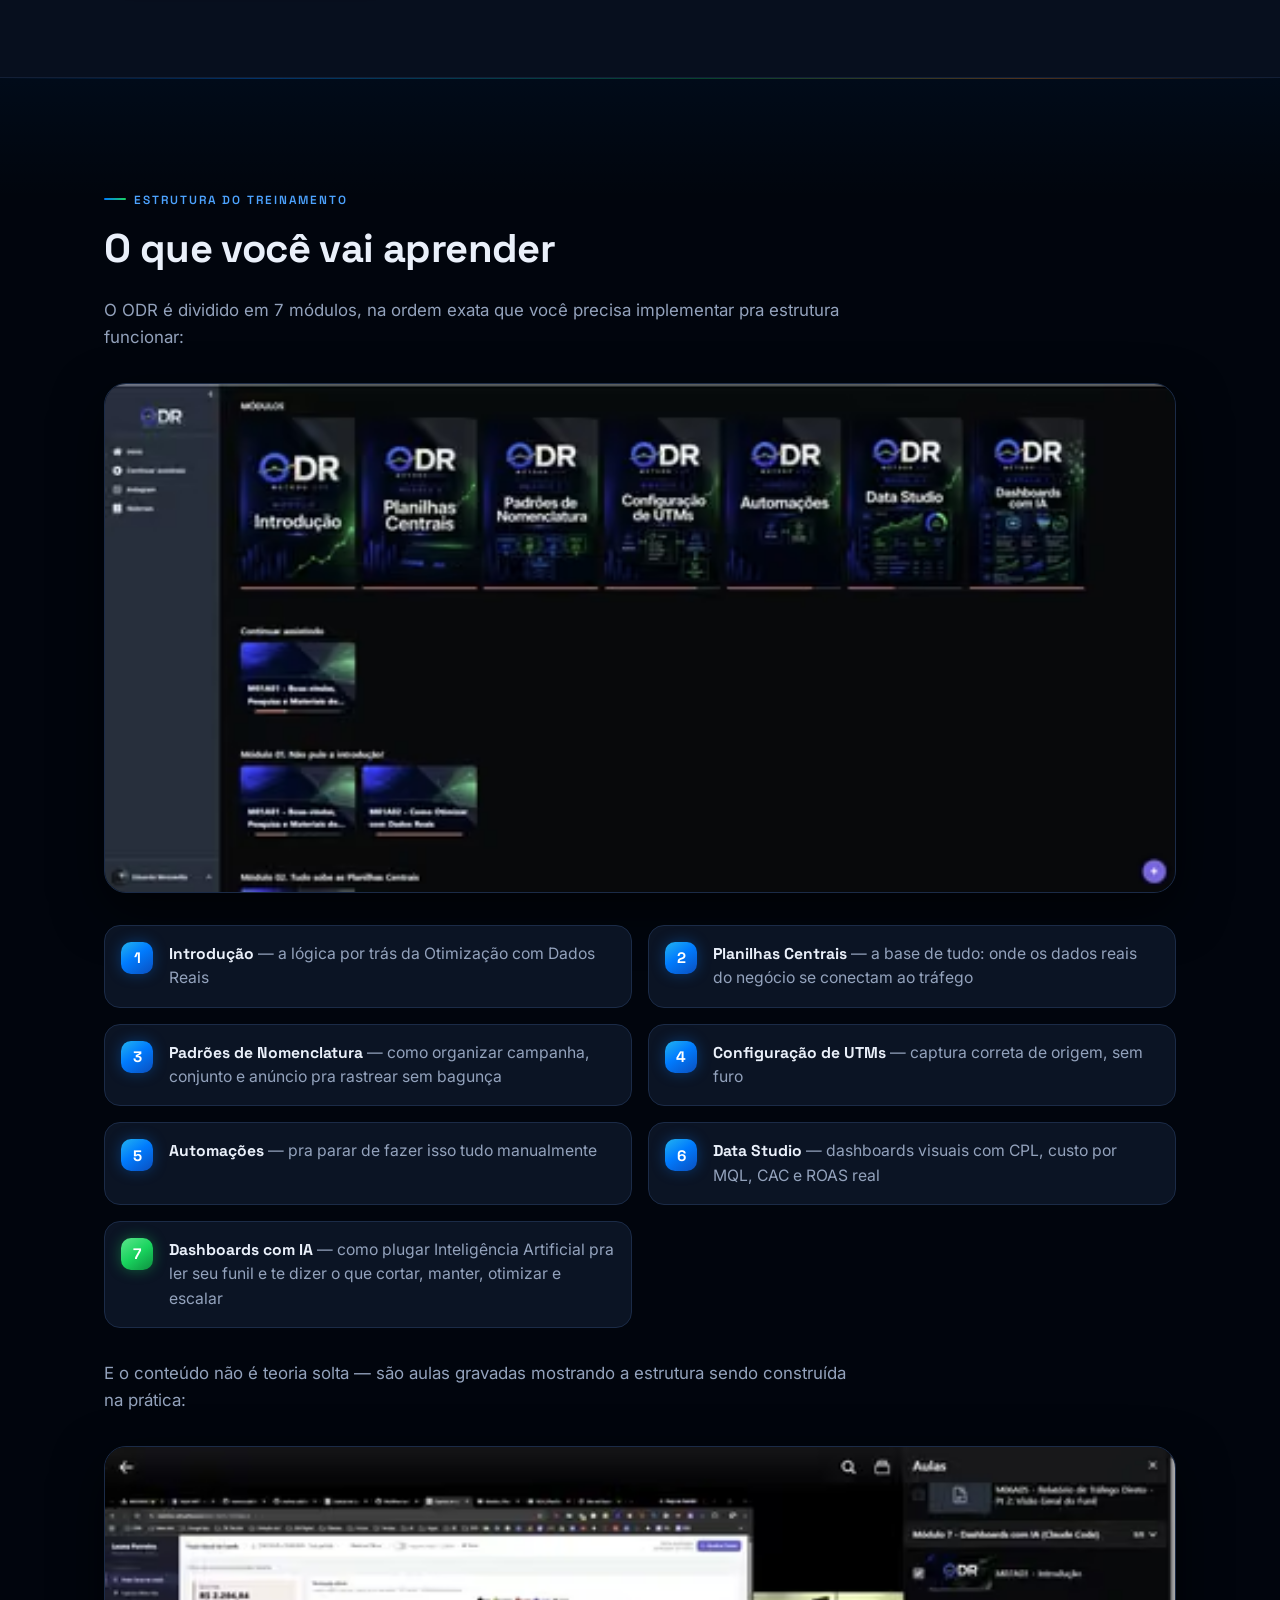
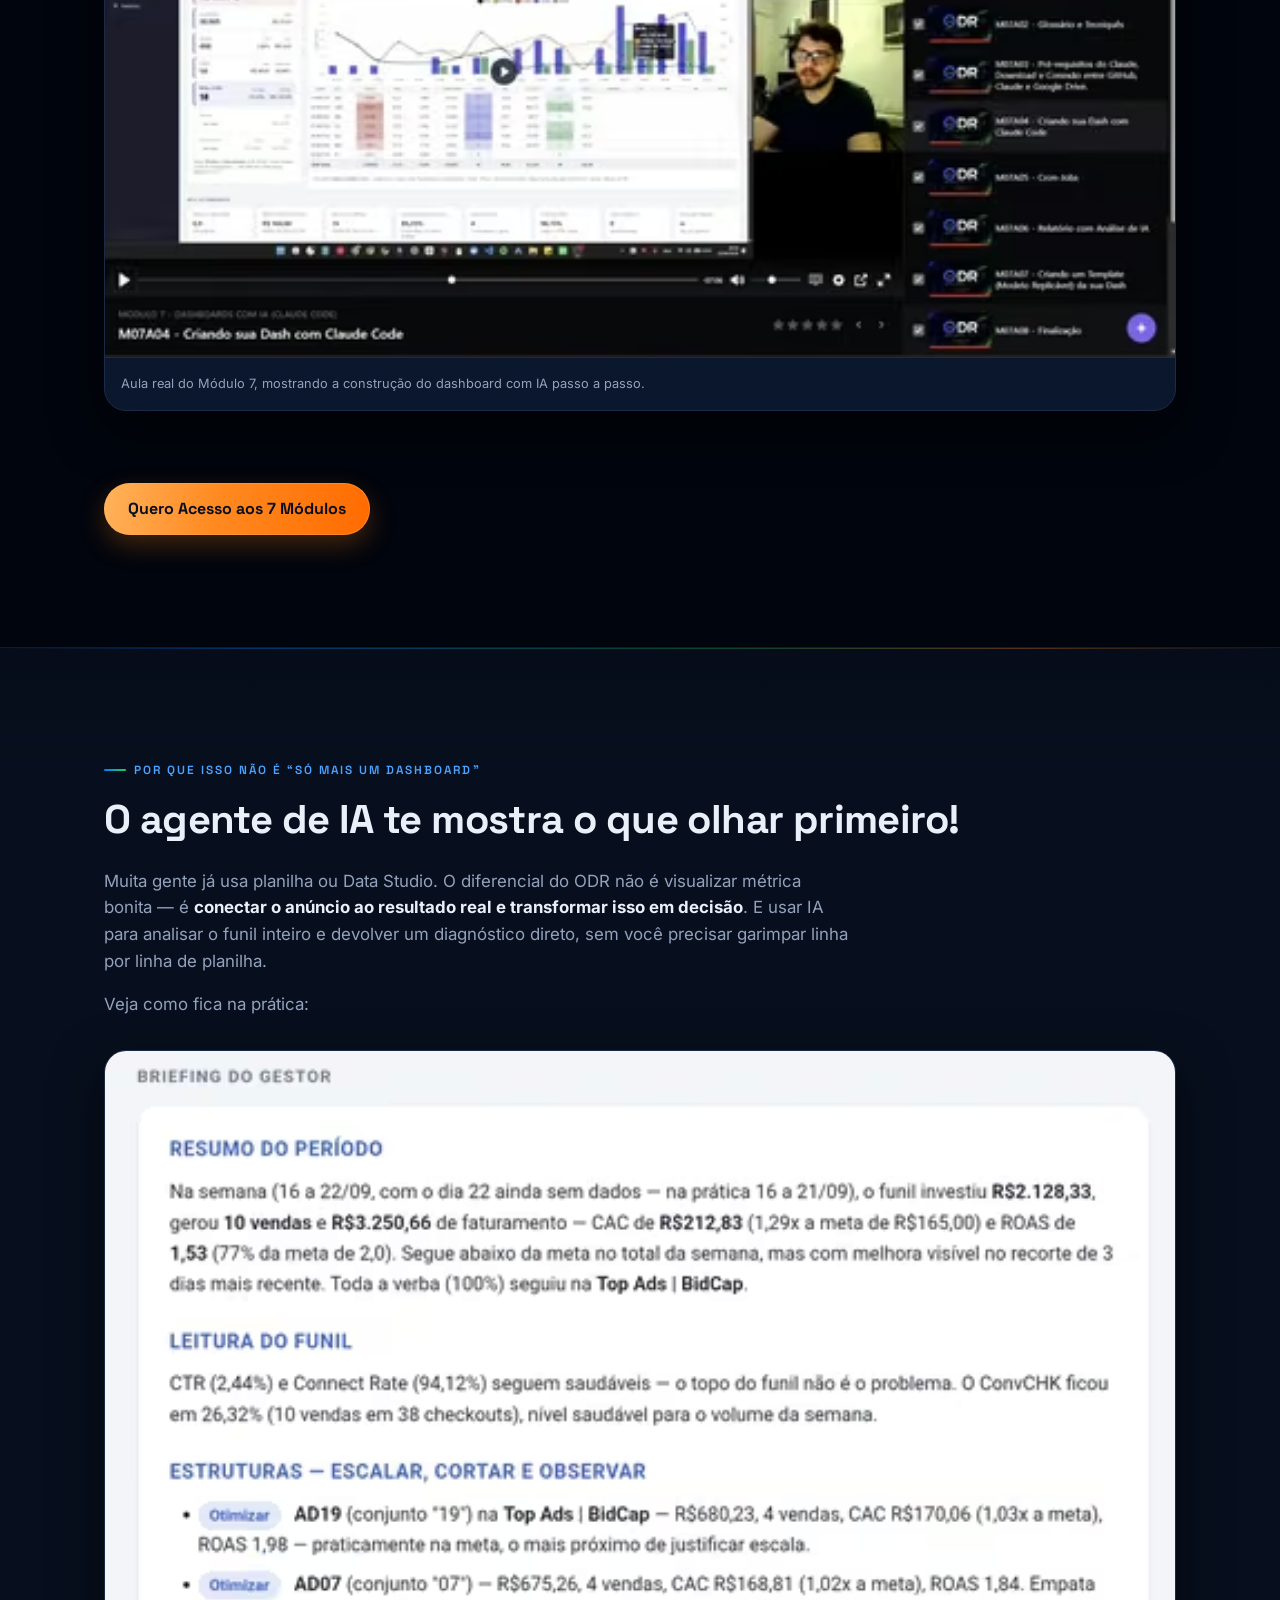
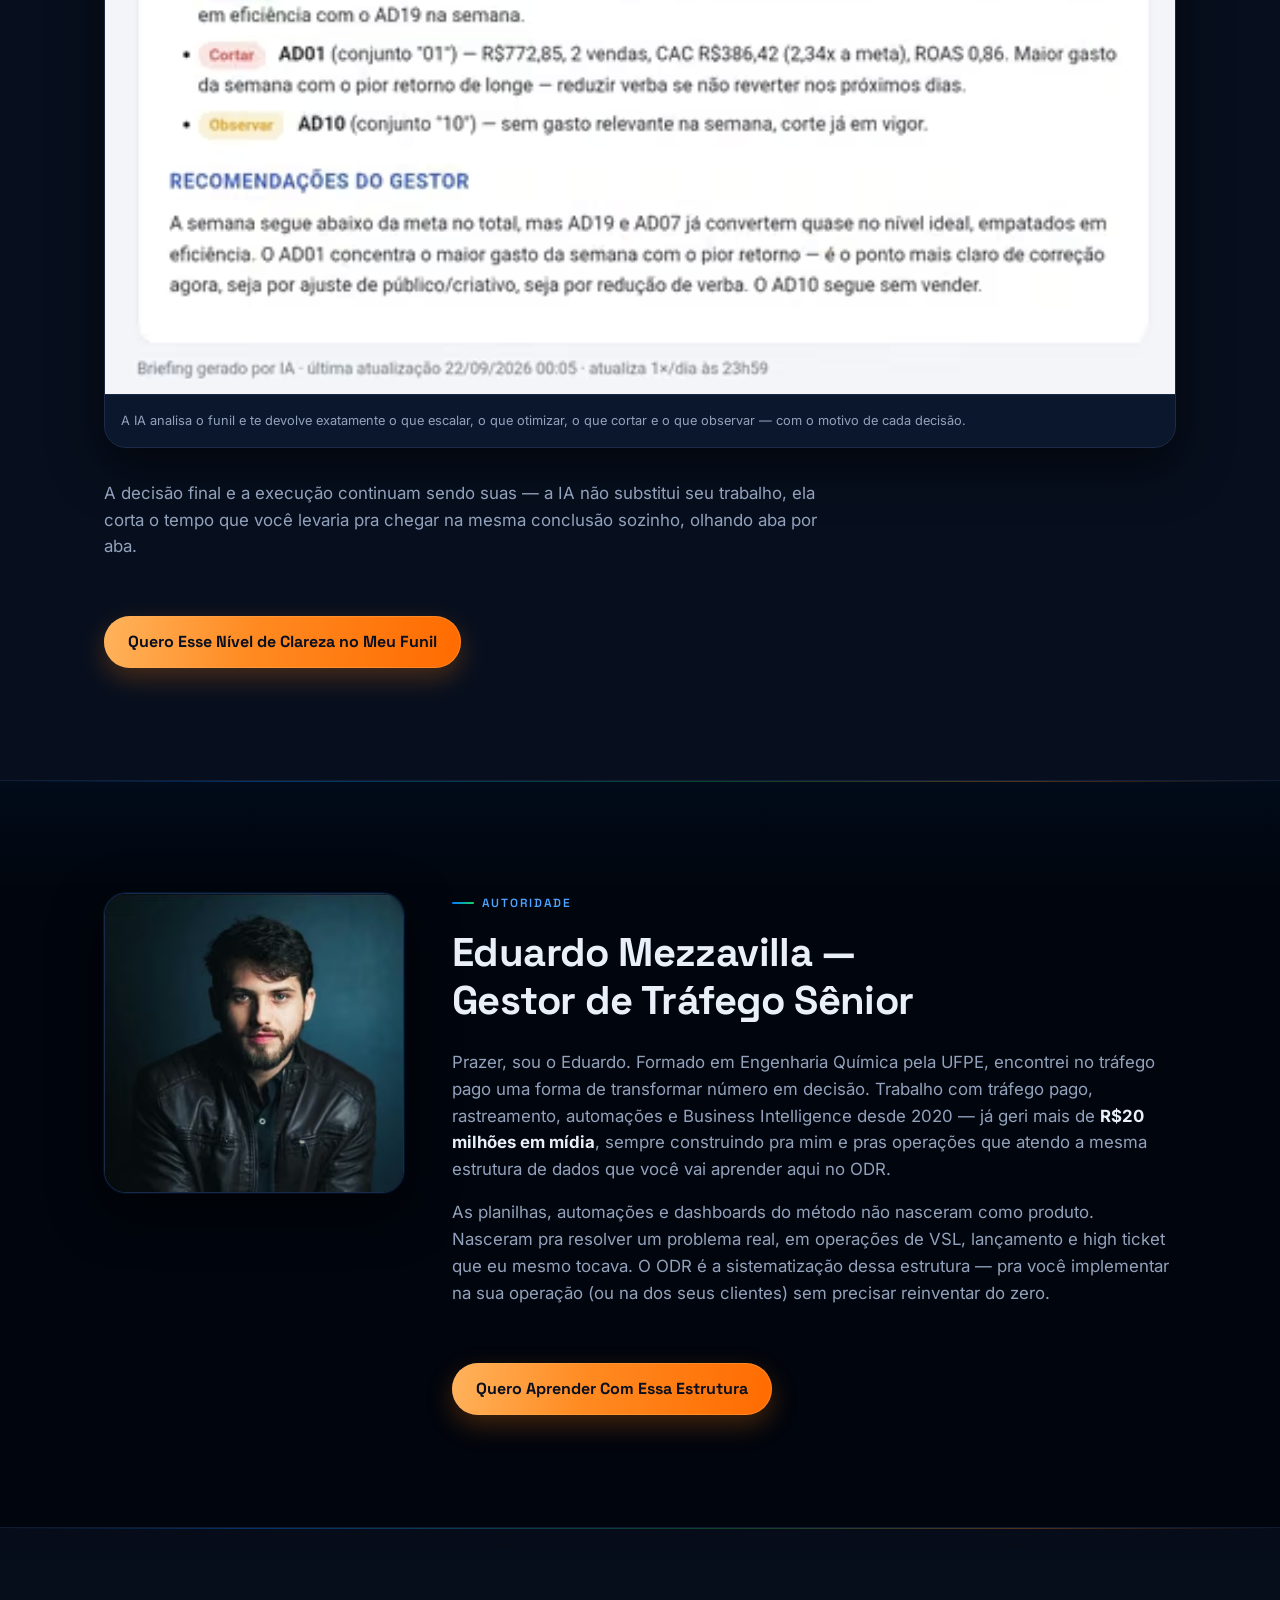
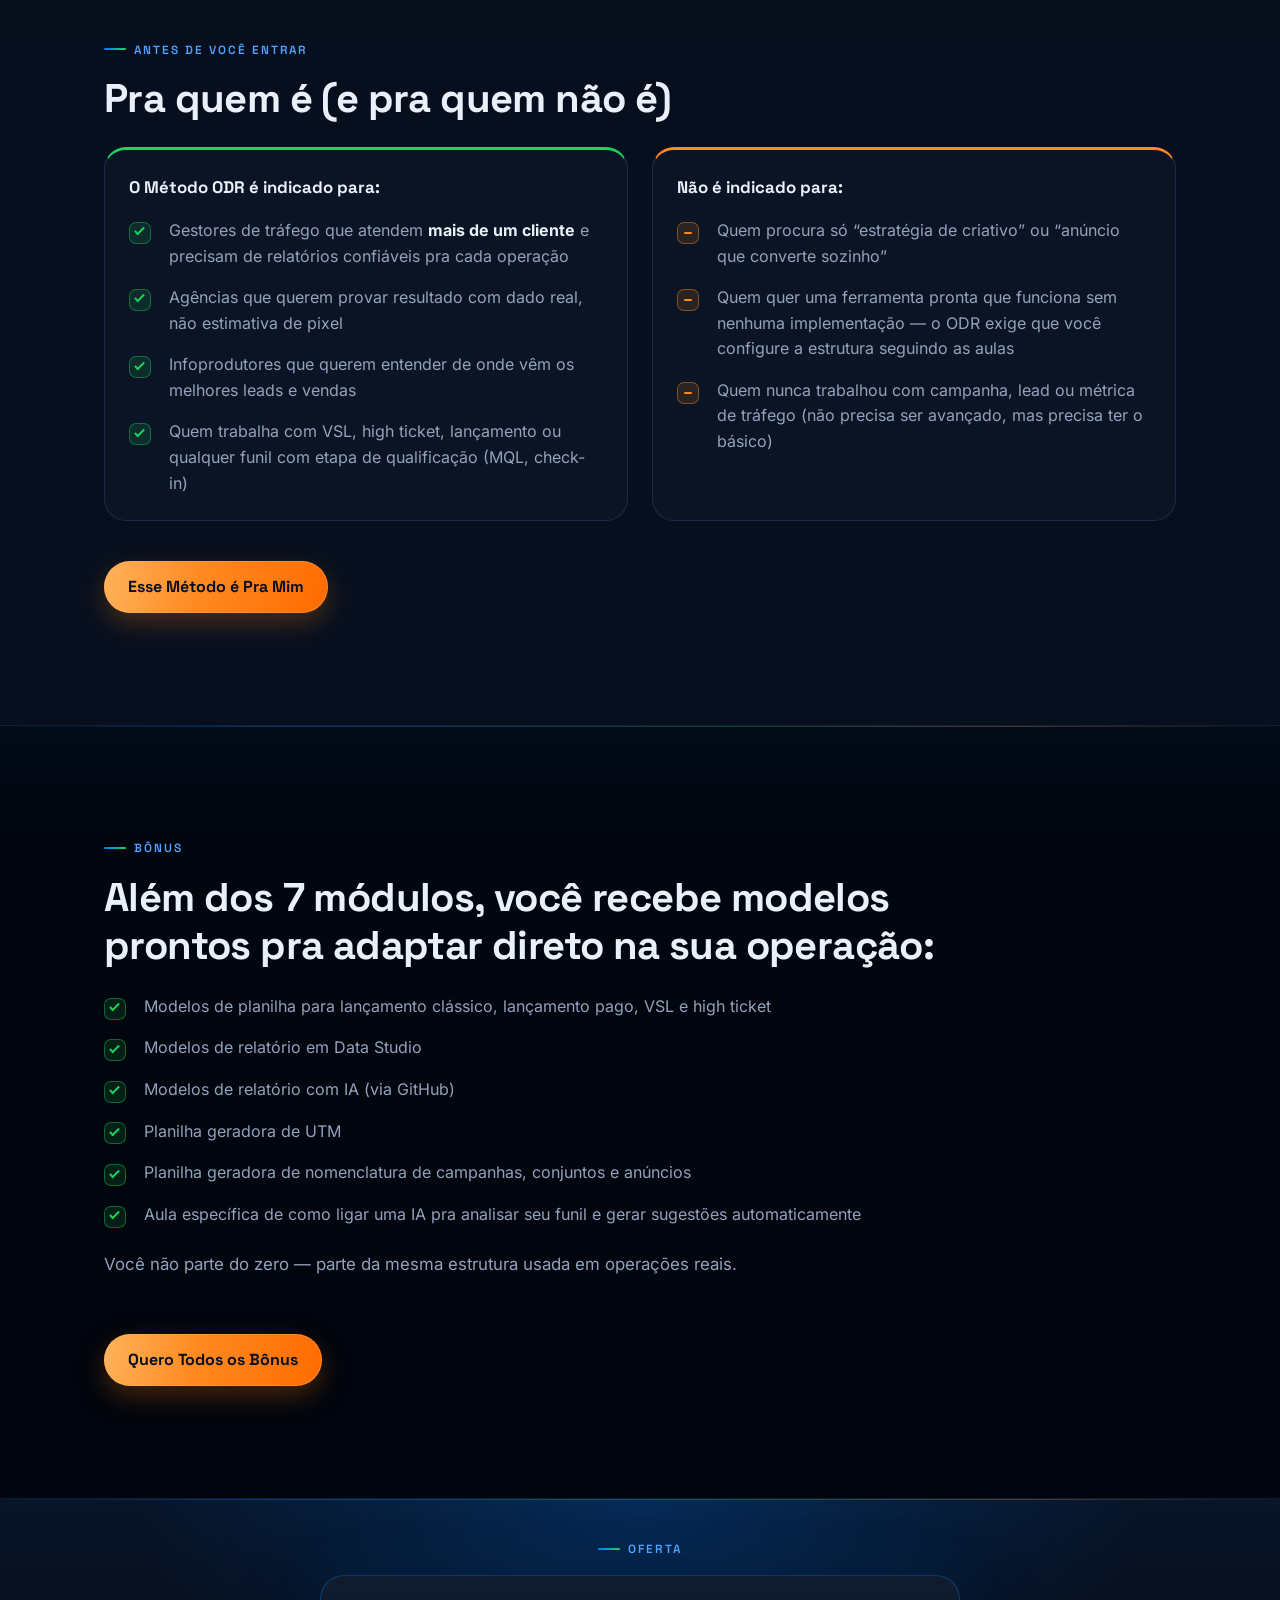
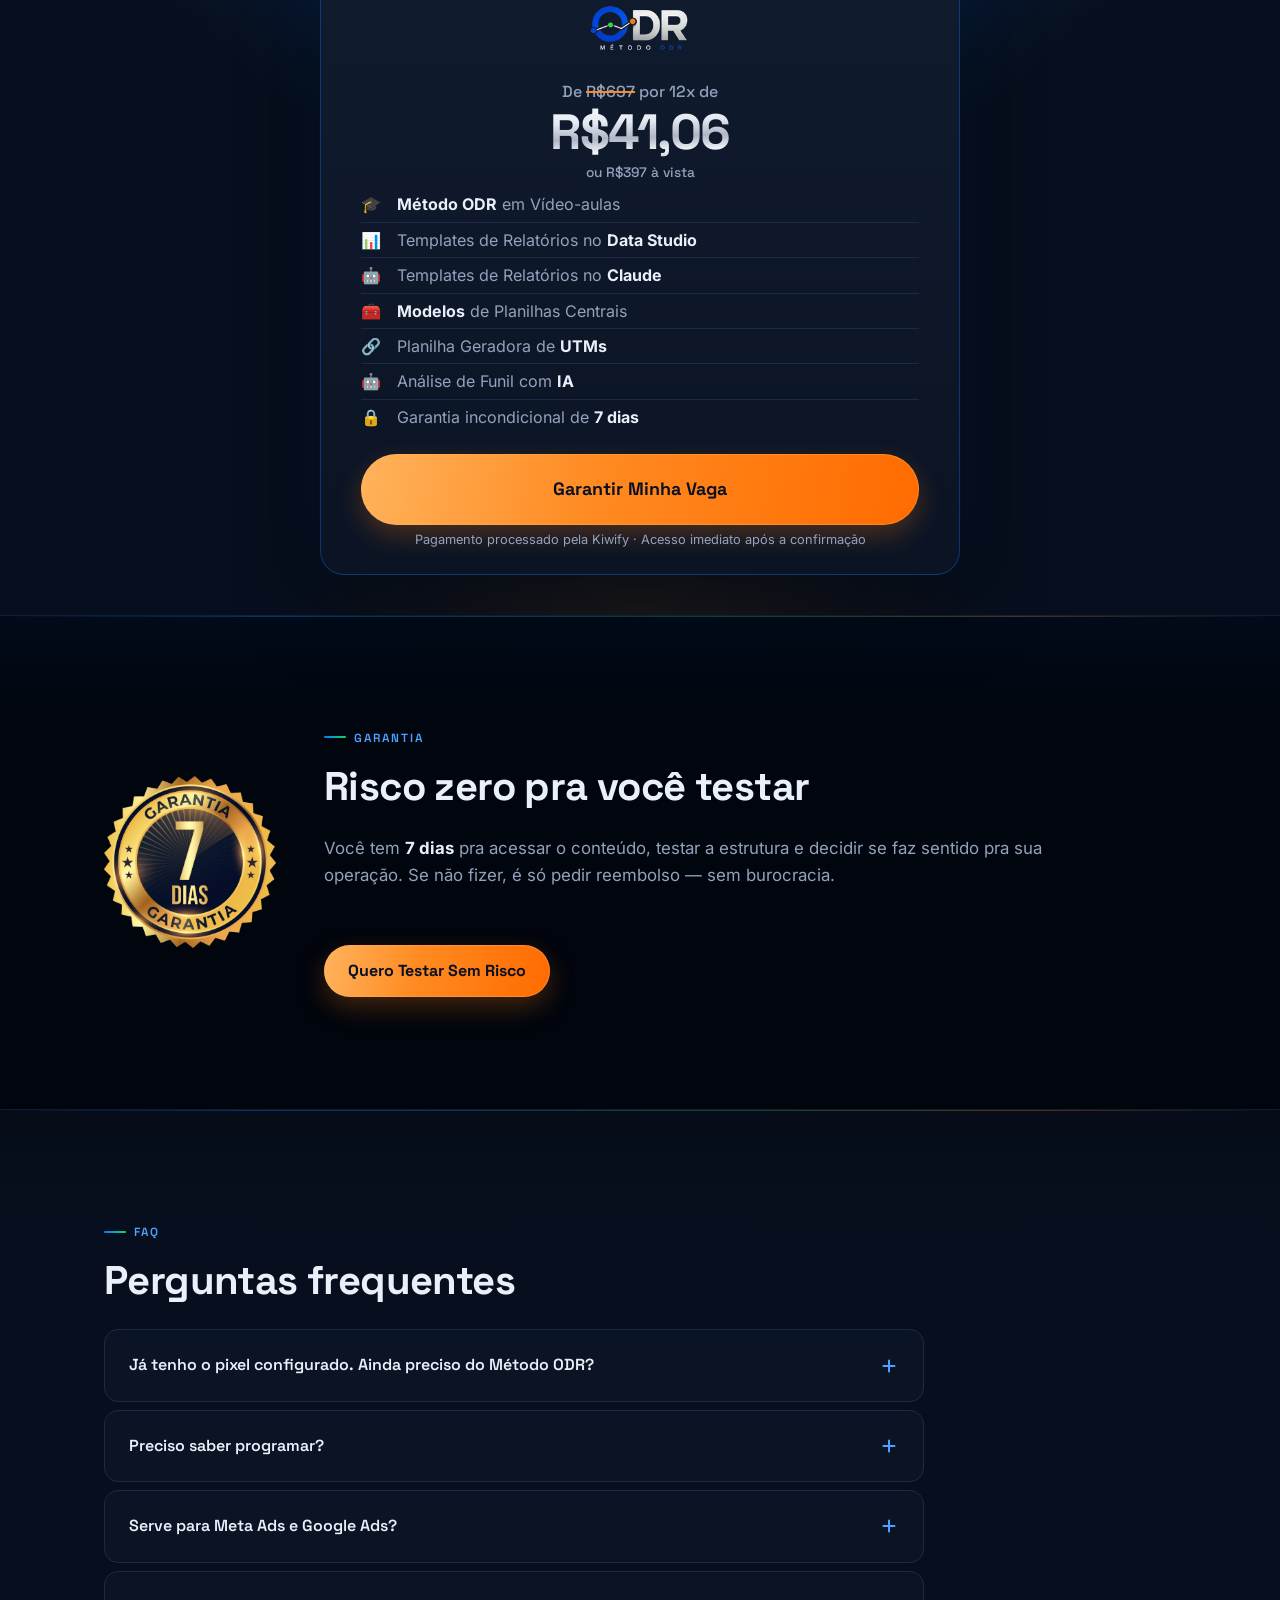
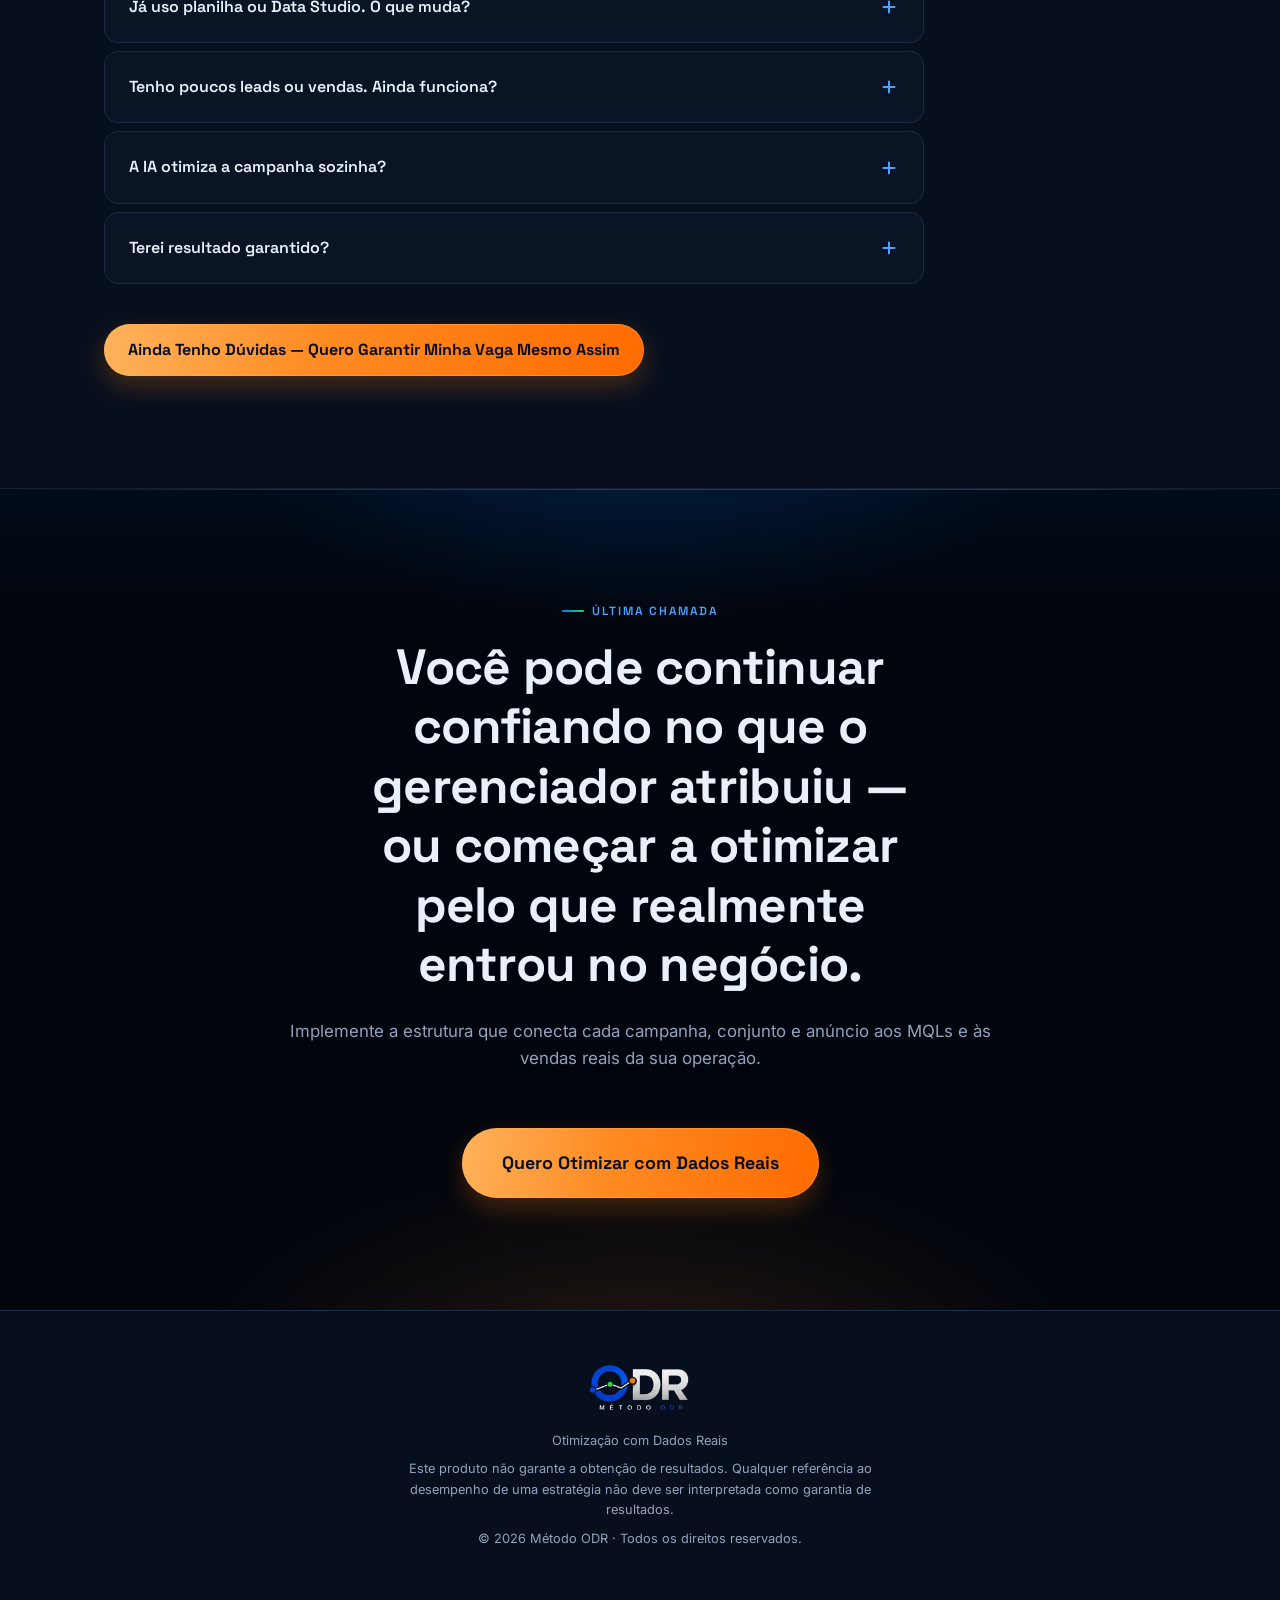
==== commit b6472fe1: "Rewrite final CTA section copy Co-Authored-By: Claude Sonnet 5 <noreply@anthropic.com> Claude-Sessio" ====
--- a/index.html
+++ b/index.html
@@ -587,16 +587,17 @@
 <section class="sec sec--final" id="cta-final" aria-labelledby="h2-13">
   <div class="wrap">
     <p class="sec__kicker">Última chamada</p>
-    <h2 class="sec__title sec__title--big" id="h2-13">O Método ODR está esperando por você</h2>
+    <h2 class="sec__title sec__title--big" id="h2-13">Você pode continuar confiando no que o
+      gerenciador atribuiu — ou começar a otimizar pelo que realmente entrou no negócio.</h2>
 
     <p class="lead lead--center">
-      Se você já sente na pele o tempo perdido com relatório manual e a insegurança de otimizar
-      campanha sem saber se o dado é real, essa é a hora.
+      Implemente a estrutura que conecta cada campanha, conjunto e anúncio aos MQLs e às vendas
+      reais da sua operação.
     </p>
 
     <!-- TODO: trocar pelo link do checkout Kiwify (config em assets/js/script.js → CHECKOUT_URL) -->
     <a class="btn btn--primary btn--xl" href="#oferta" data-cta="checkout" data-cta-id="cta-13-final">
-      Entrar no Método ODR
+      Quero Otimizar com Dados Reais
     </a>
   </div>
 </section>
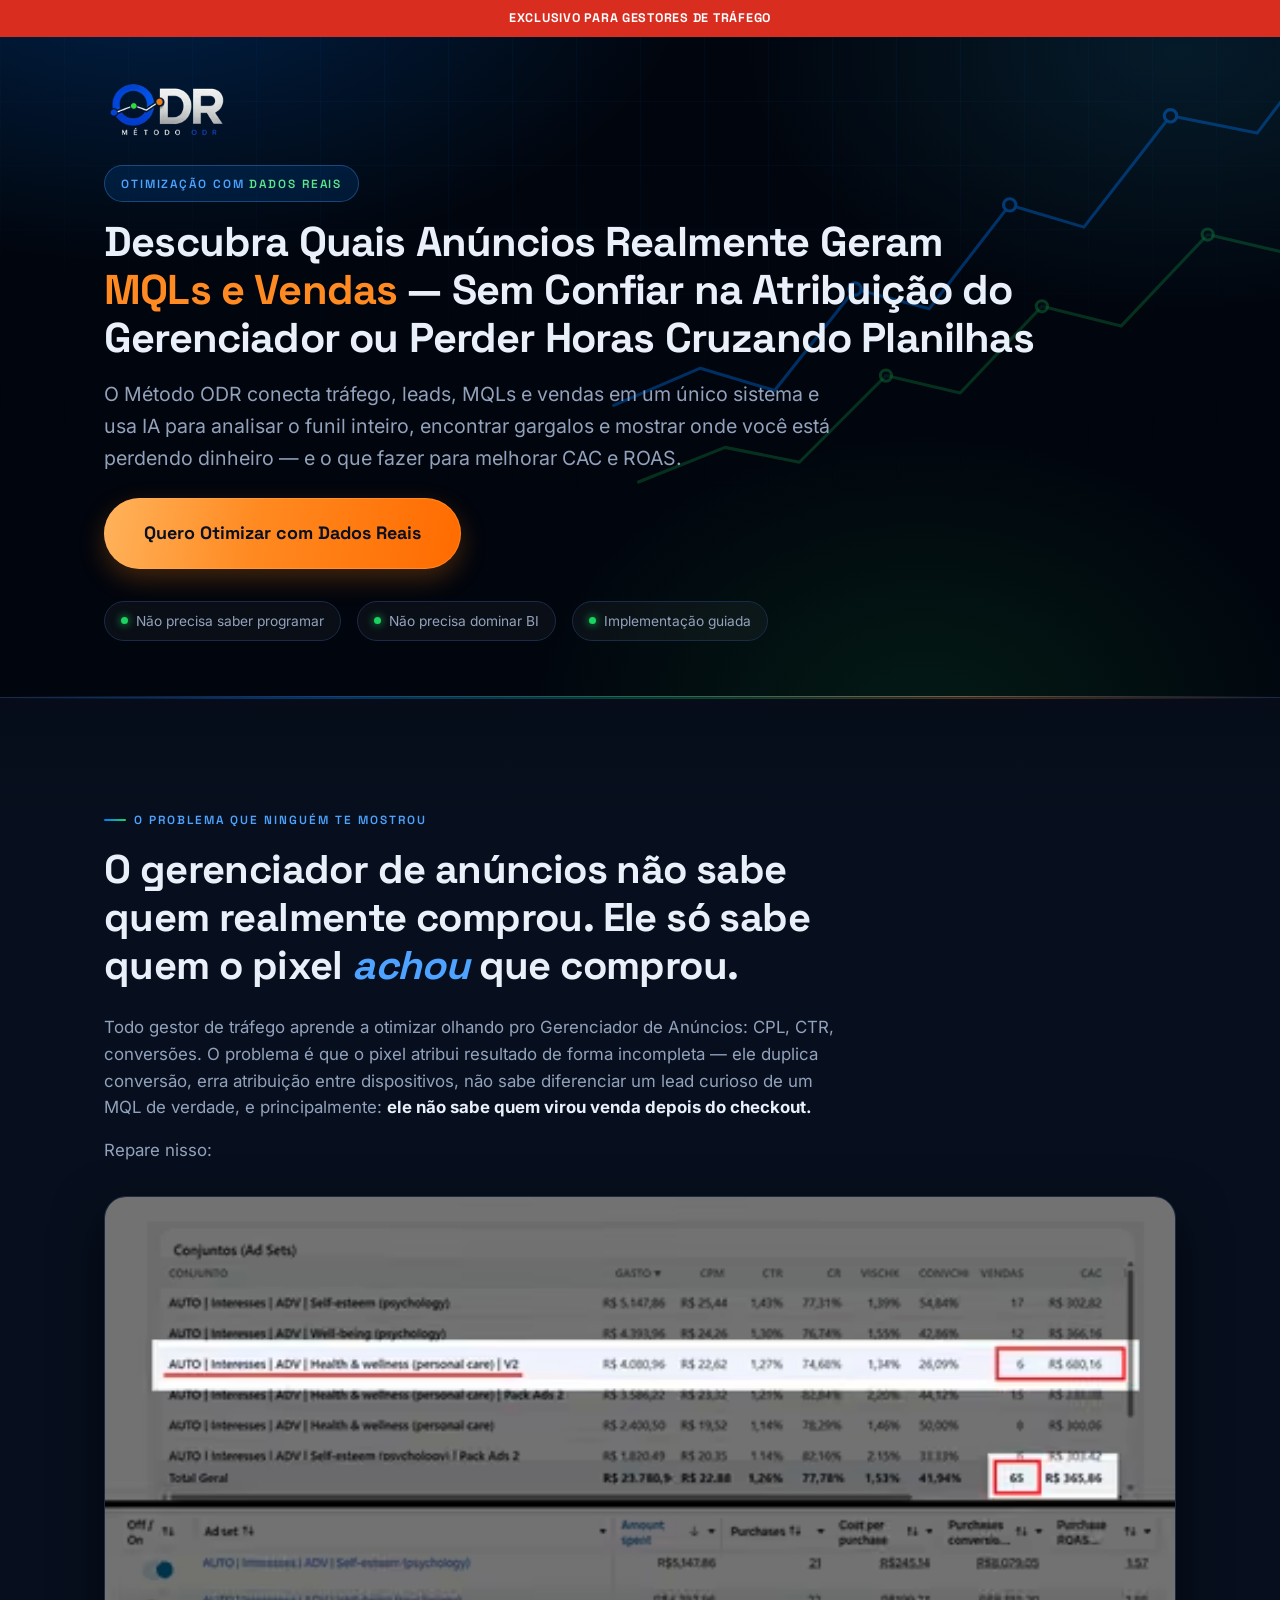
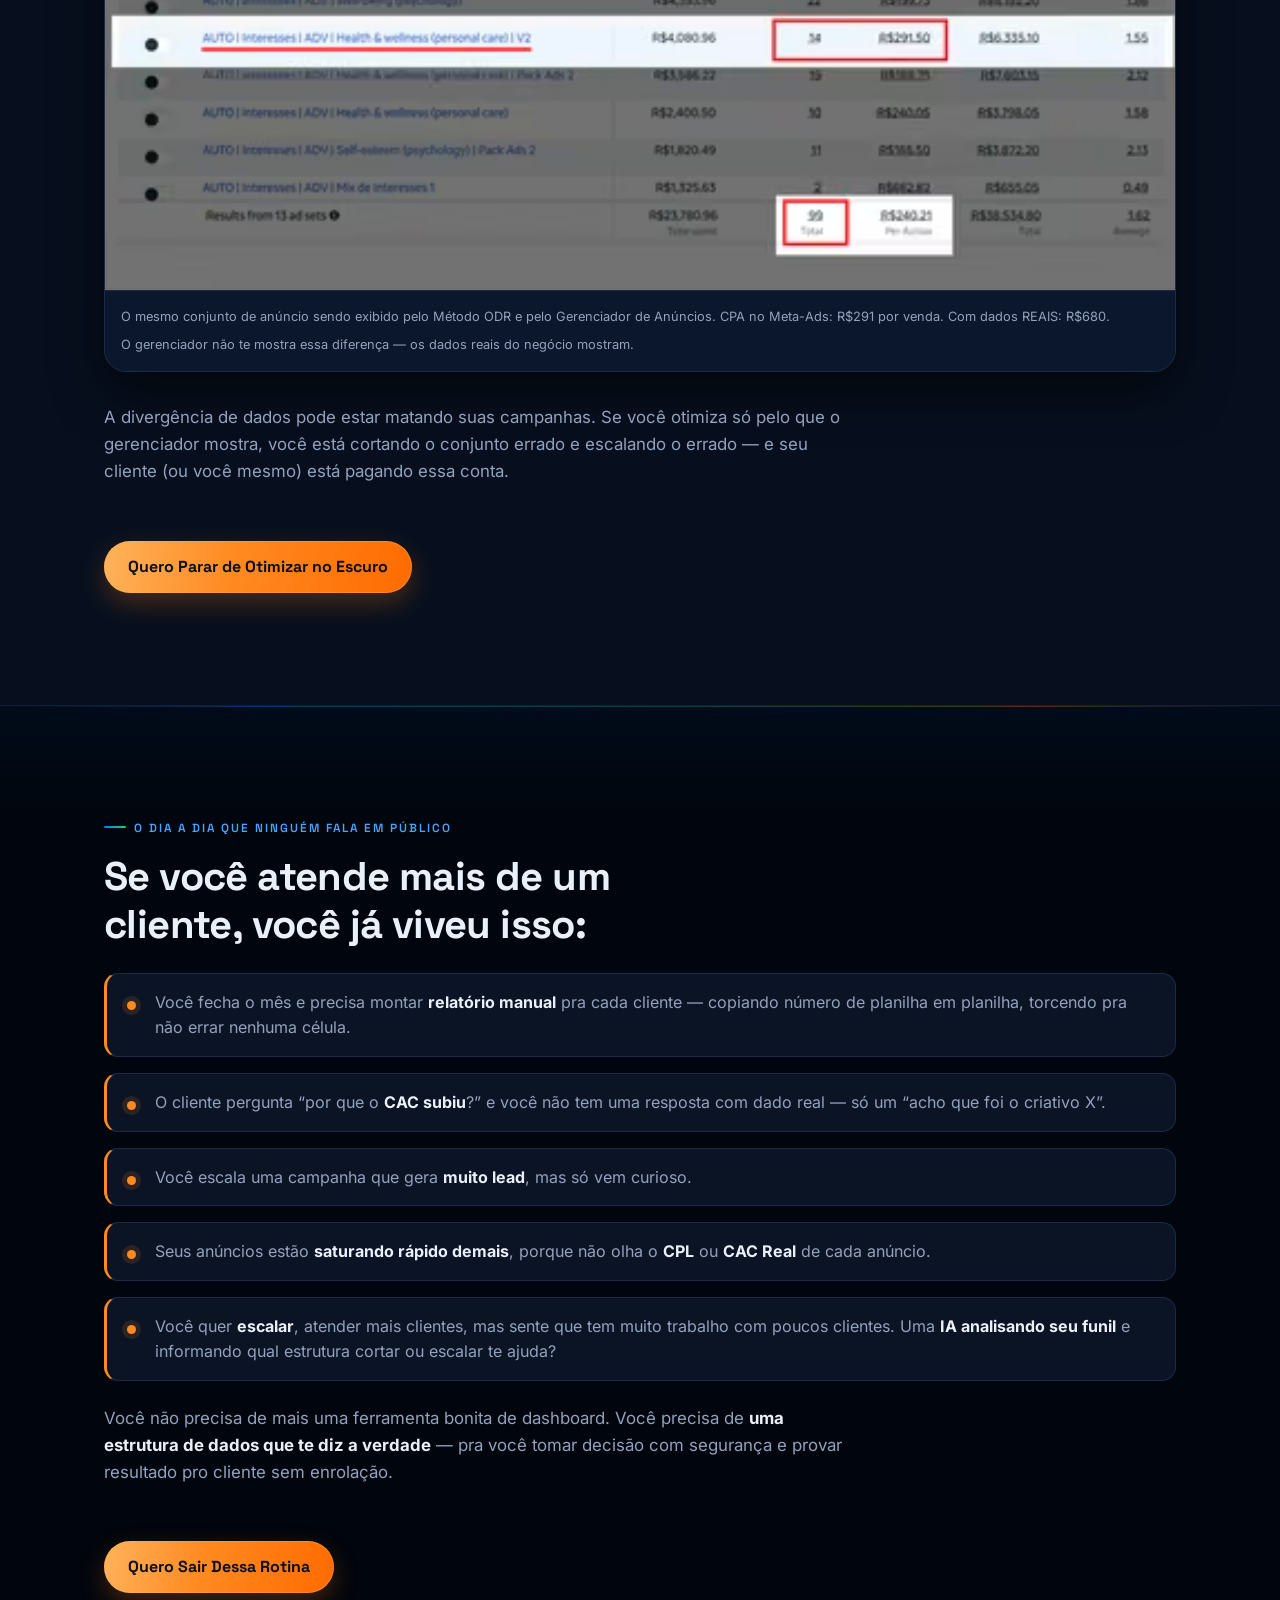
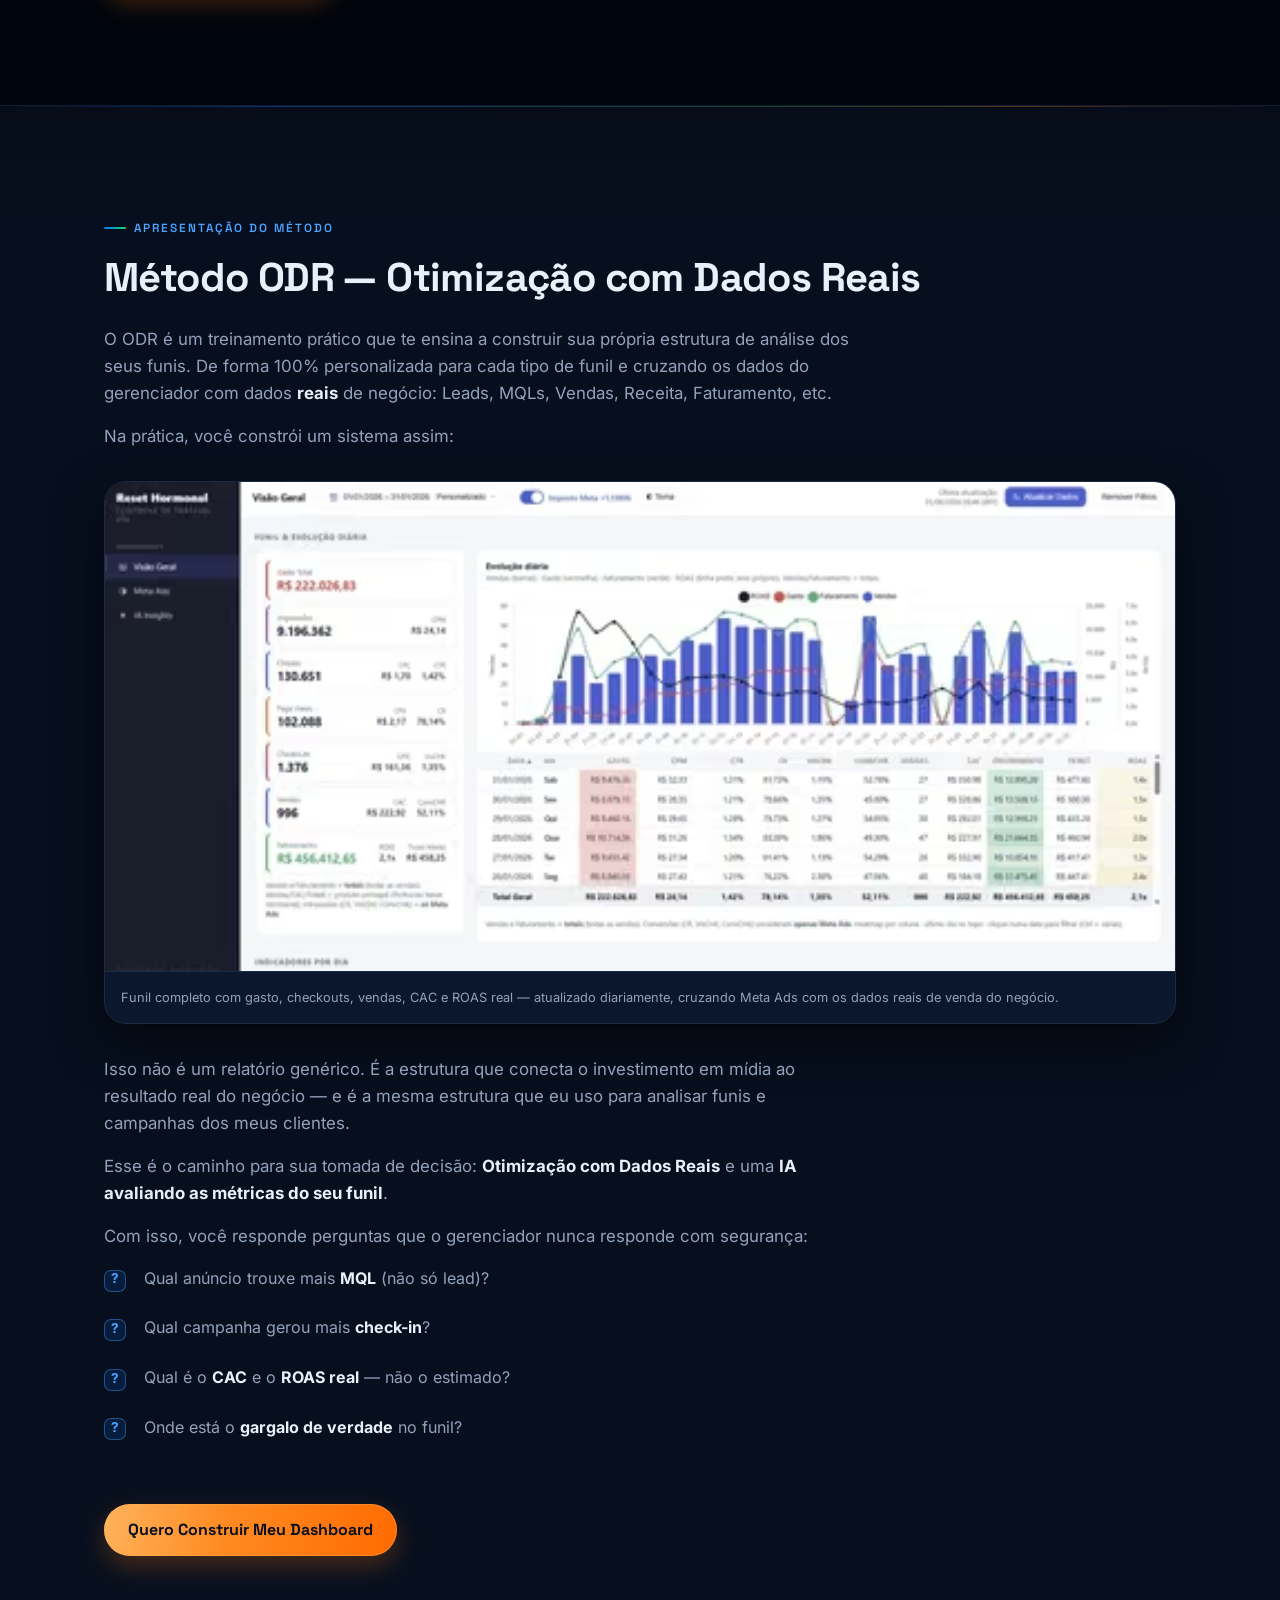
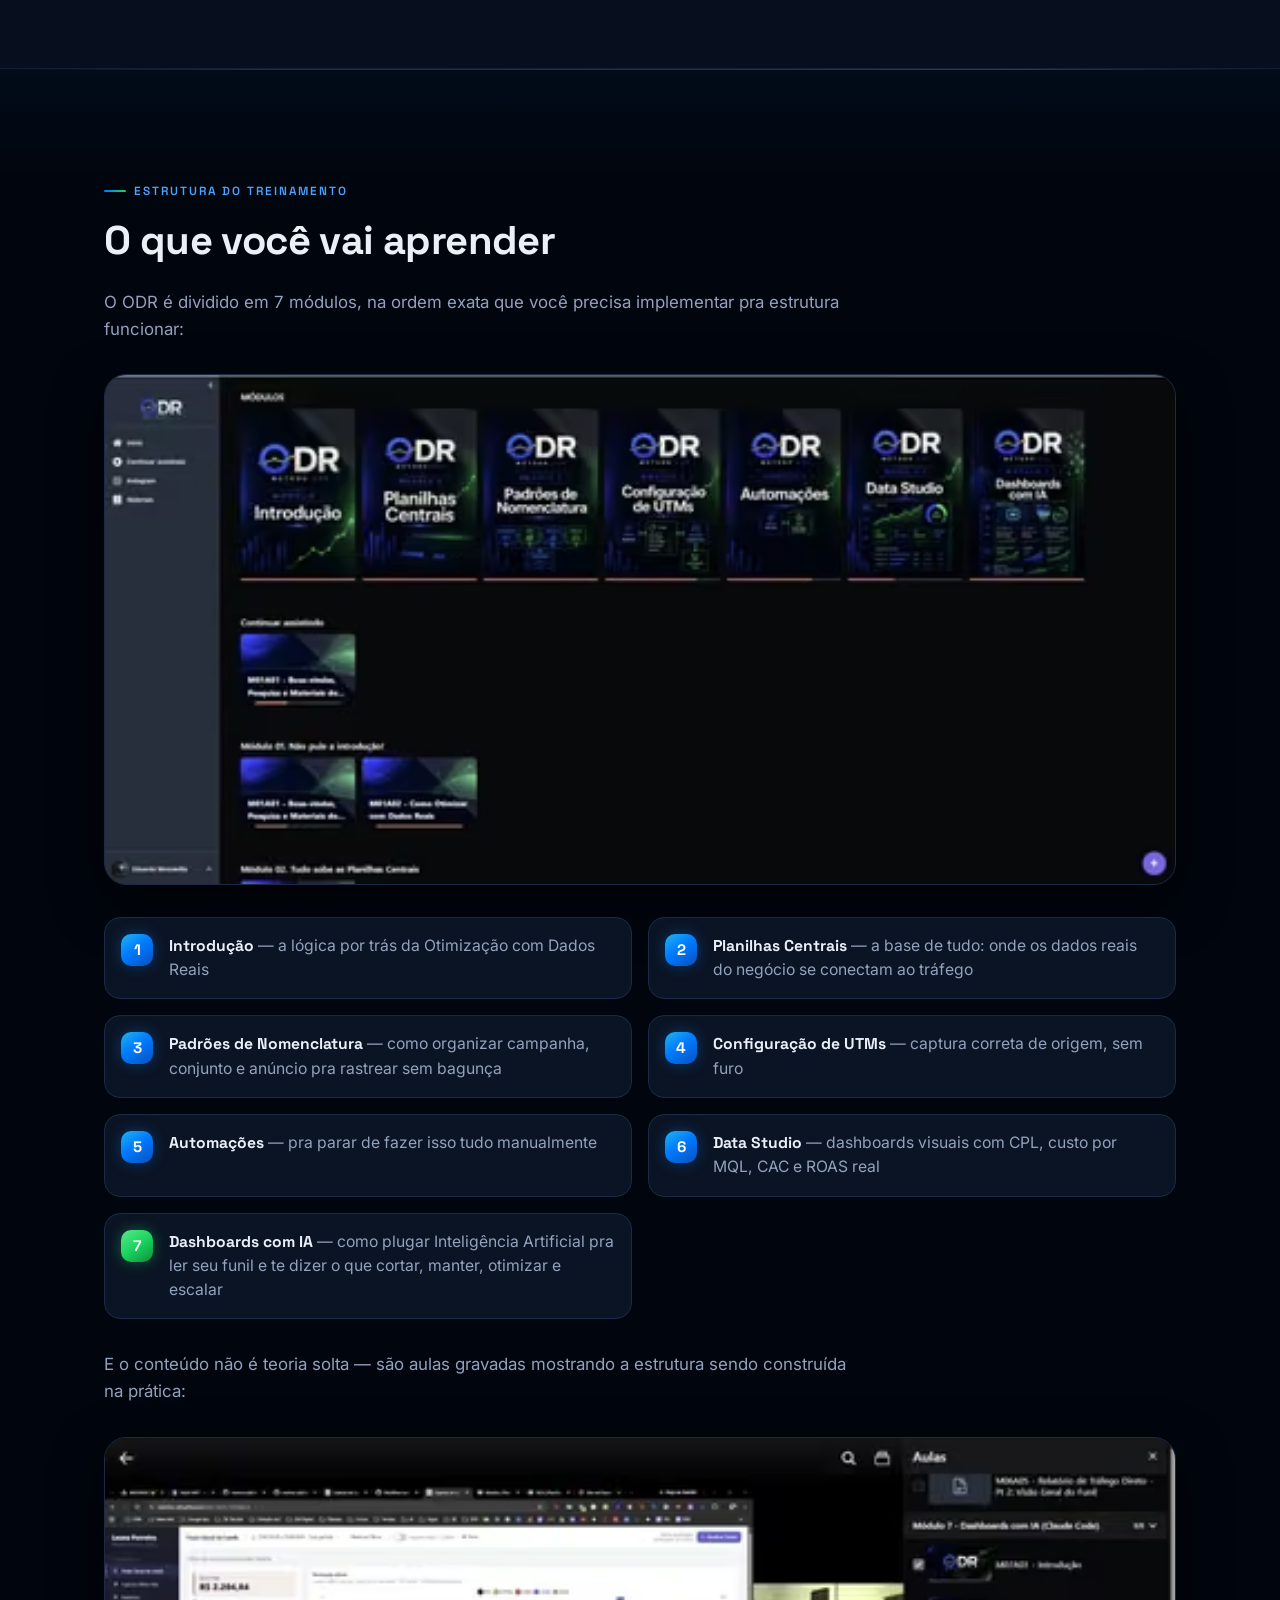
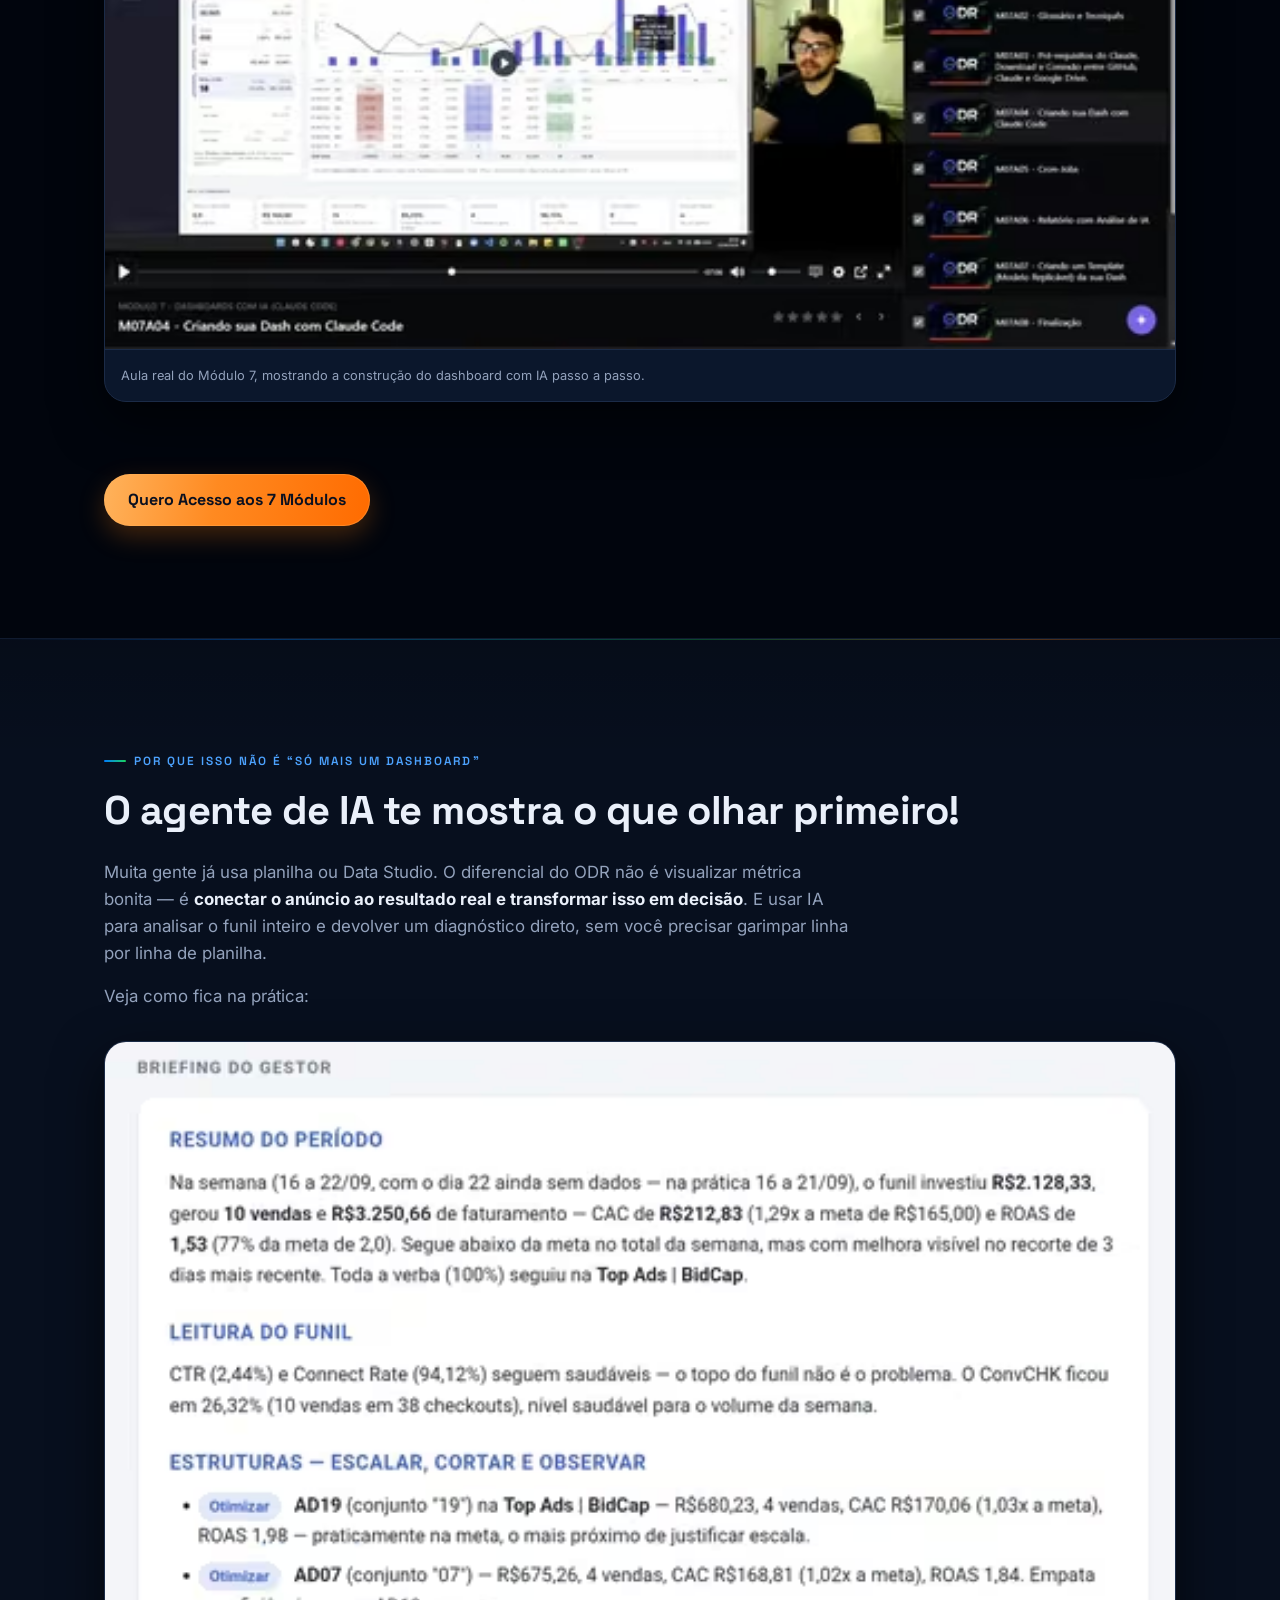
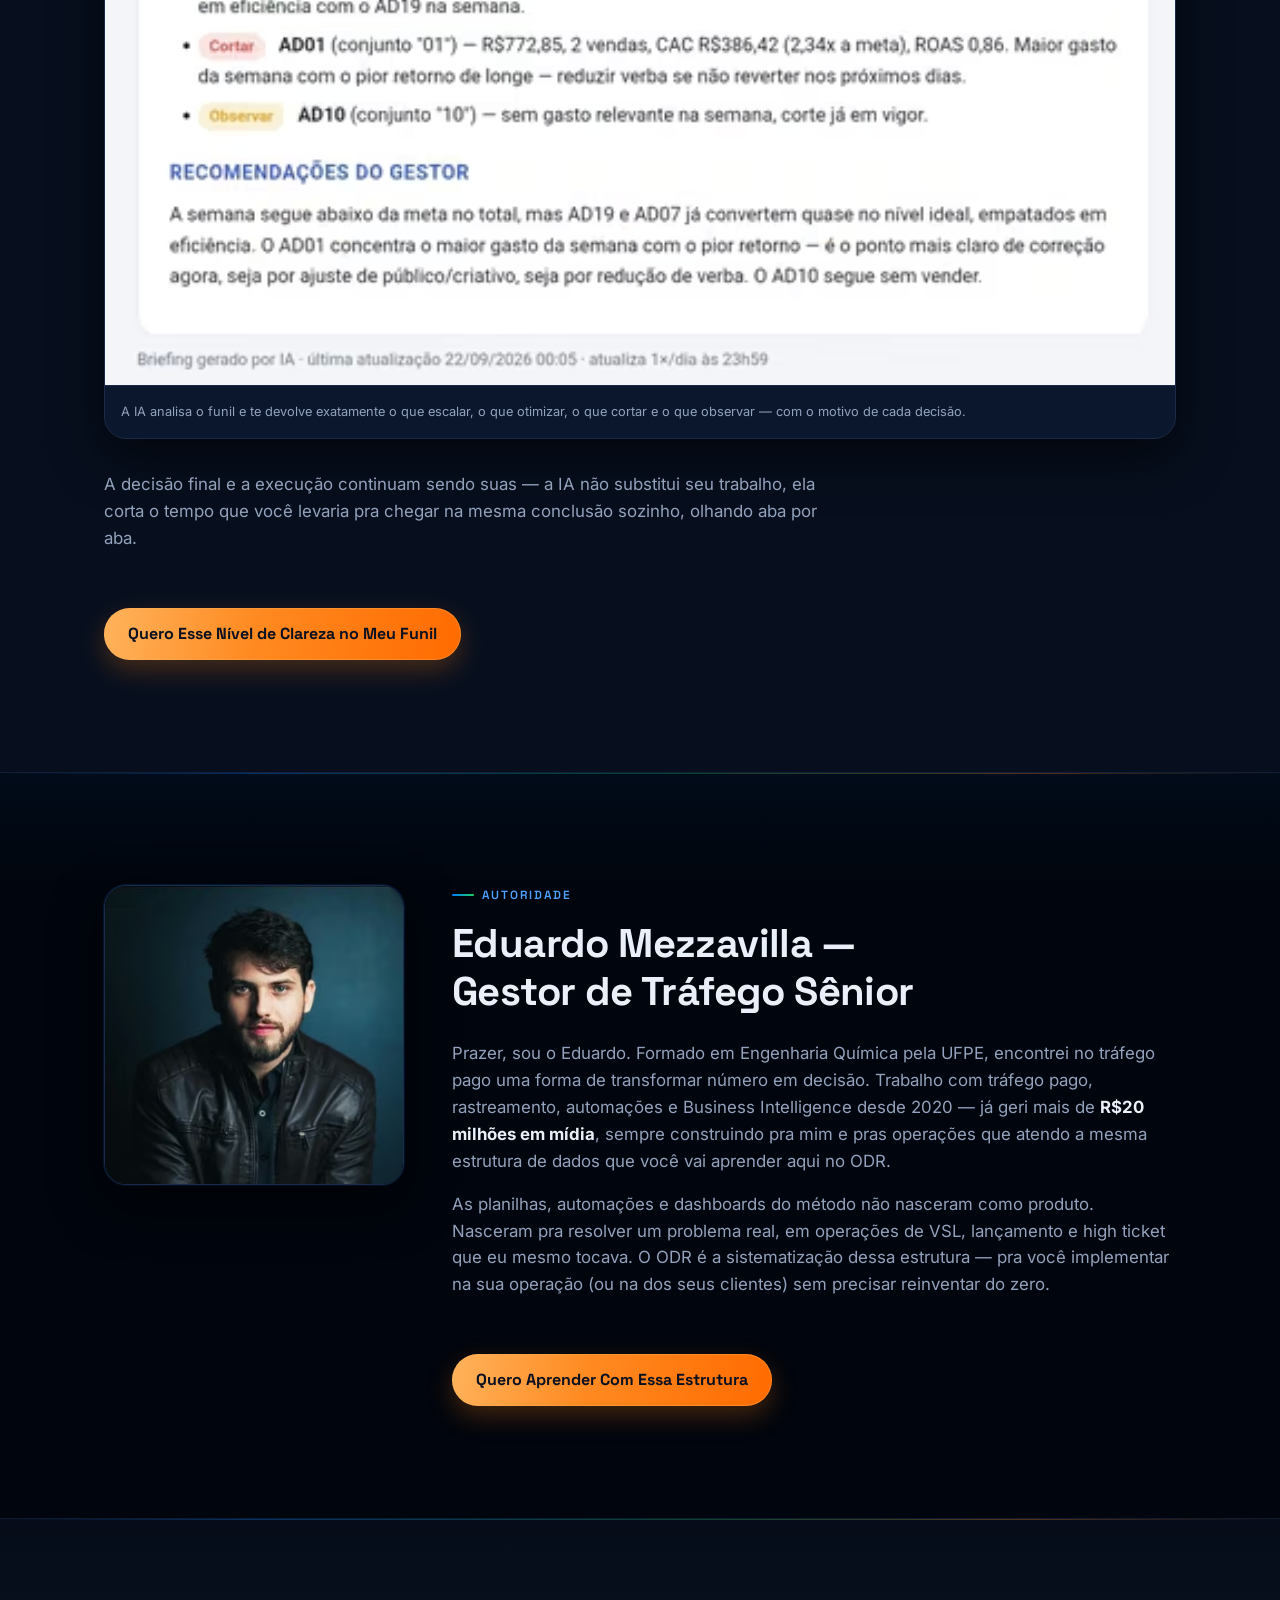
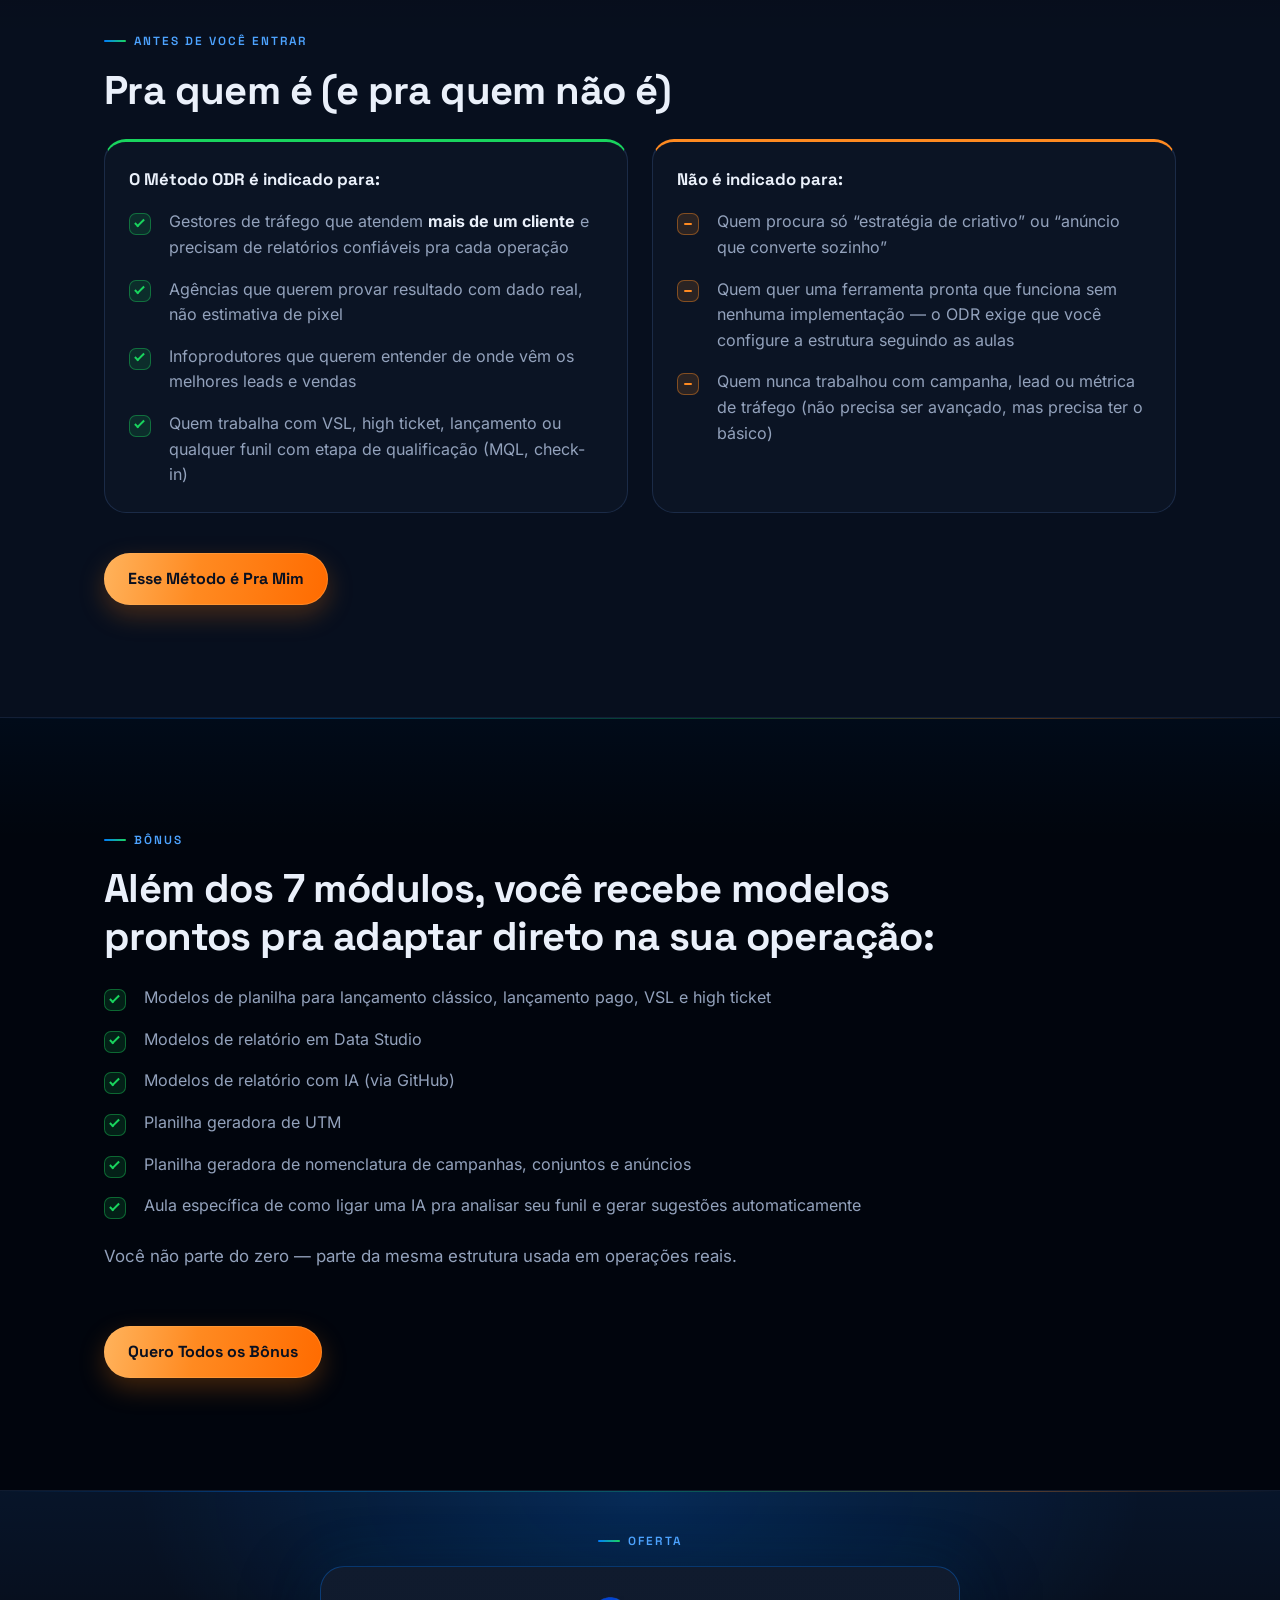
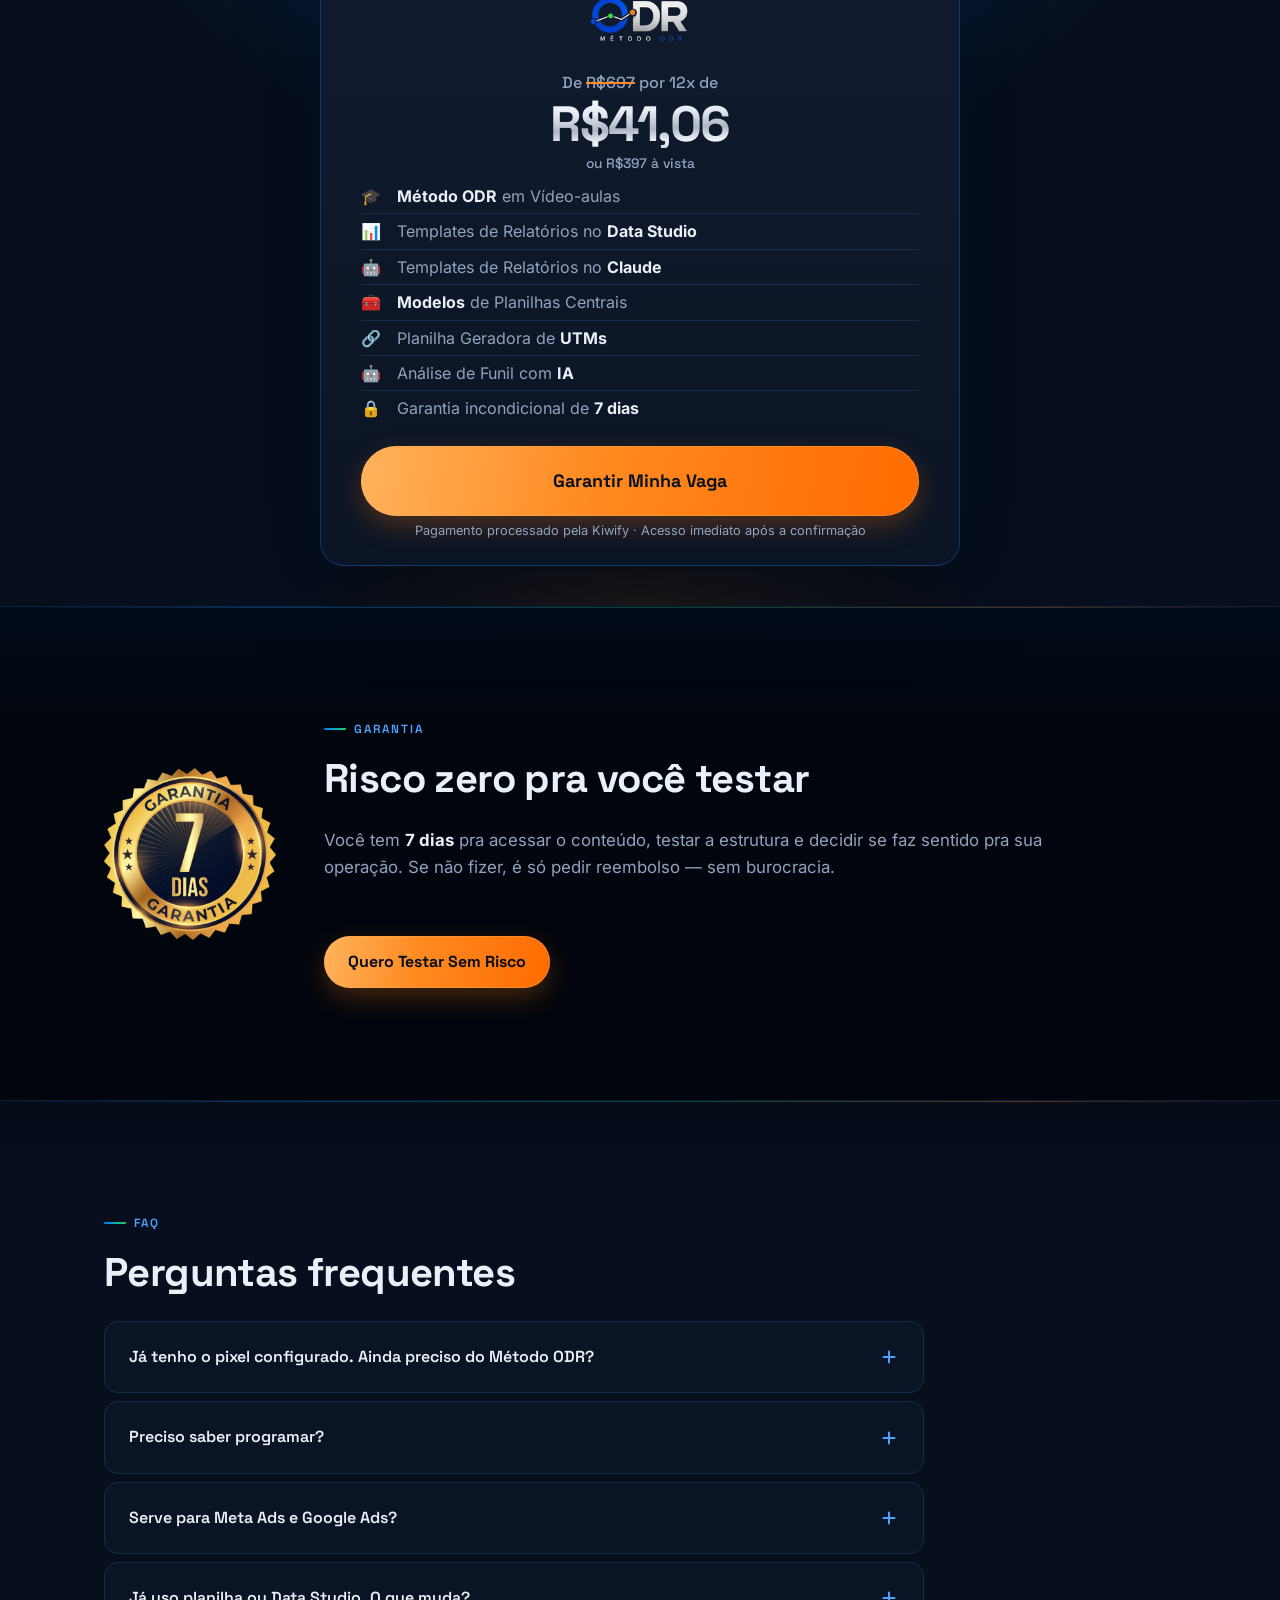
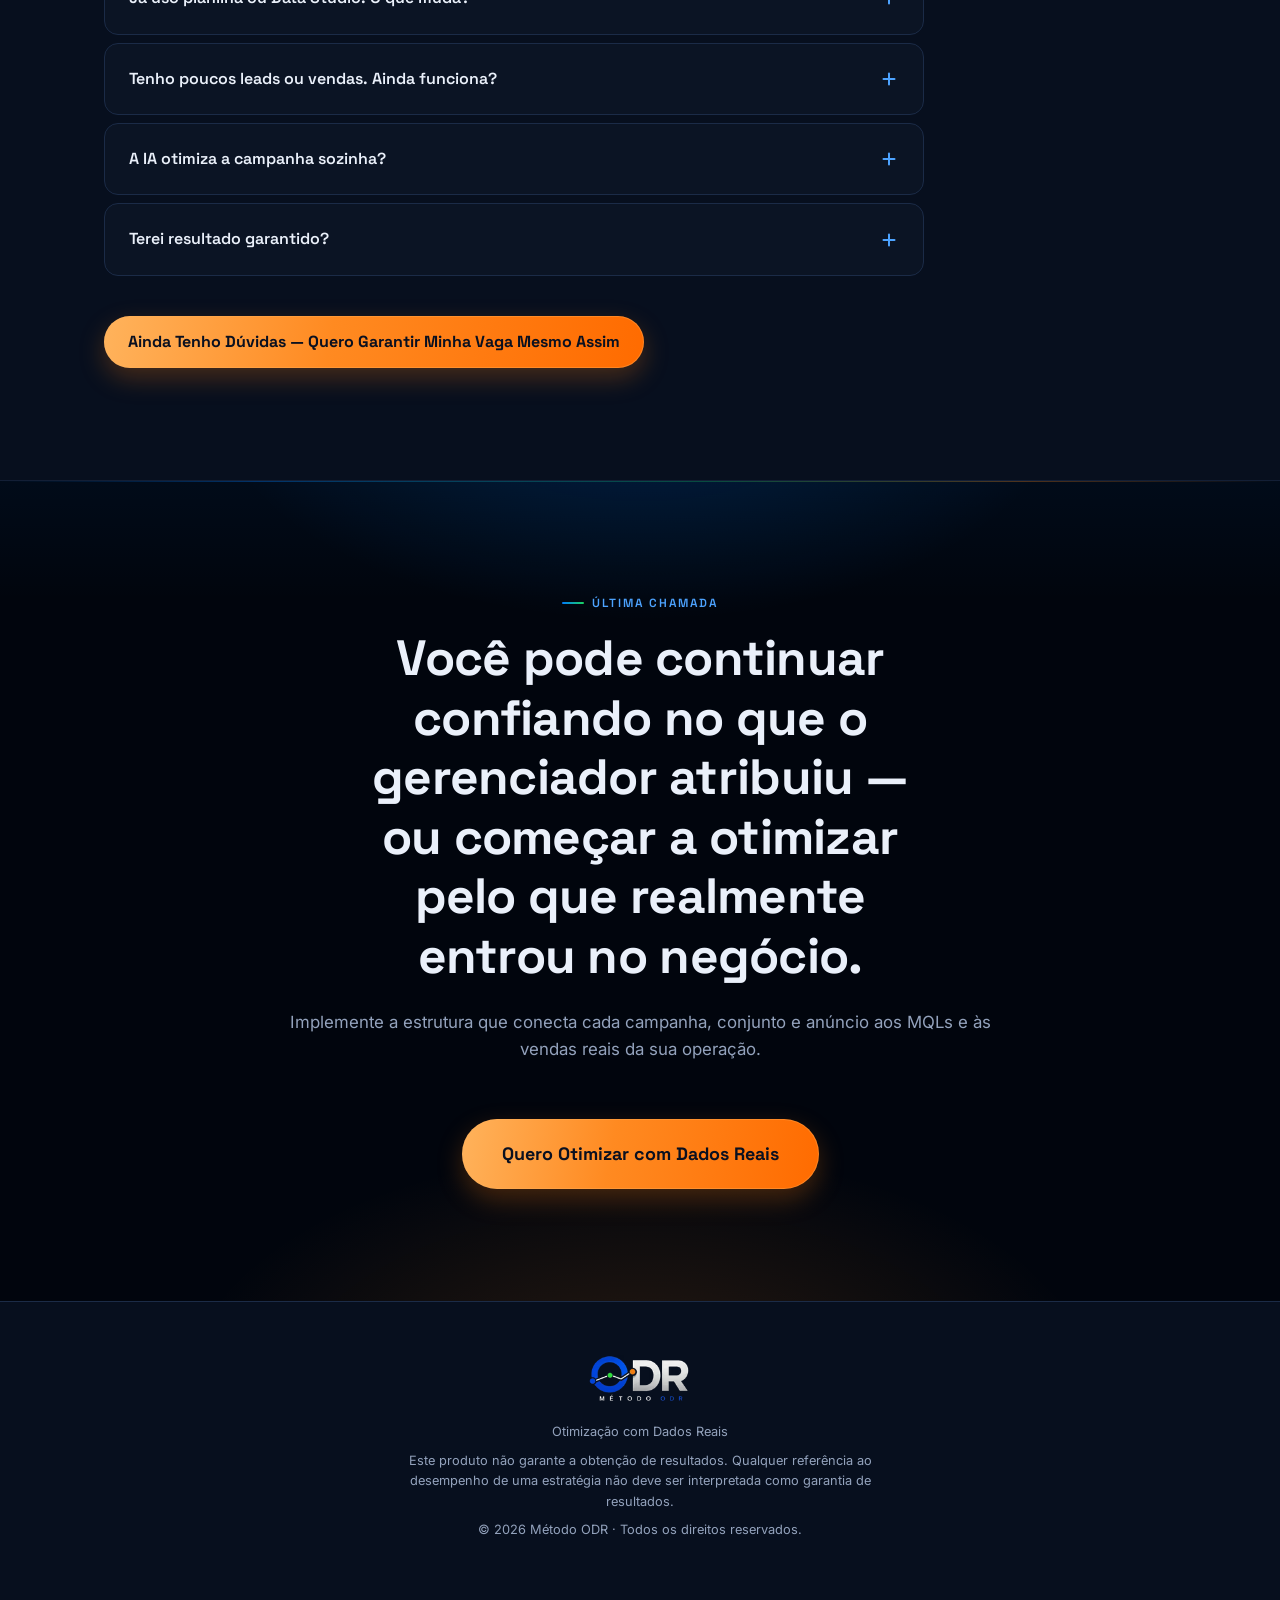
==== commit 260c5dba: "Defer GTM and Meta Pixel libraries until first interaction The dataLayer and fbq queues (gtm.js, ini" ====
--- a/index.html
+++ b/index.html
@@ -4,26 +4,28 @@
 <meta charset="utf-8">
 
 <!-- ============================================================
-     RASTREAMENTO — SEMPRE PRIMEIRO, NUNCA COM LAZY LOAD
-     Ordem intencional: GTM e Meta Pixel disparam antes de CSS,
-     fontes e qualquer JS da página.
+     RASTREAMENTO — FILAS PRIMEIRO, BIBLIOTECAS DEPOIS
+     dataLayer (GTM) e fbq (Meta Pixel) são criados aqui, antes de
+     qualquer CSS/JS, e já recebem gtm.js, init e PageView — nenhum
+     evento se perde. Só o DOWNLOAD de gtm.js e fbevents.js é adiado
+     até a primeira interação (scroll, toque, clique, tecla, mouse)
+     ou, no máximo, alguns segundos após o load. Esses dois arquivos
+     eram ~100% do peso de JS da página e derrubavam o PageSpeed
+     mobile (LCP 8,8s / TBT 600ms). Ao carregar, cada biblioteca
+     processa a fila e dispara tudo o que foi enfileirado.
+     O PageView server-side (CAPI, em script.js) sai imediatamente
+     com o mesmo eventID, então o Meta recebe o evento mesmo antes
+     do Pixel carregar e deduplica quando ele carrega.
      ============================================================ -->
-
-<!-- Google Tag Manager -->
-<script>(function(w,d,s,l,i){w[l]=w[l]||[];w[l].push({'gtm.start':
-new Date().getTime(),event:'gtm.js'});var f=d.getElementsByTagName(s)[0],
-j=d.createElement(s),dl=l!='dataLayer'?'&l='+l:'';j.async=true;j.src=
-'https://www.googletagmanager.com/gtm.js?id='+i+dl;f.parentNode.insertBefore(j,f);
-})(window,document,'script','dataLayer','GTM-T9RTDFZ2');</script>
-<!-- End Google Tag Manager -->
-
-<!-- Meta Pixel Code -->
 <script>
-!function(f,b,e,v,n,t,s){if(f.fbq)return;n=f.fbq=function(){n.callMethod?
+/* Google Tag Manager — fila */
+window.dataLayer=window.dataLayer||[];
+dataLayer.push({'gtm.start':new Date().getTime(),event:'gtm.js'});
+
+/* Meta Pixel — fila (mesmo stub do snippet oficial, sem injetar o script) */
+!function(f){if(f.fbq)return;var n=f.fbq=function(){n.callMethod?
 n.callMethod.apply(n,arguments):n.queue.push(arguments)};if(!f._fbq)f._fbq=n;
-n.push=n;n.loaded=!0;n.version='2.0';n.queue=[];t=b.createElement(e);t.async=!0;
-t.src=v;s=b.getElementsByTagName(e)[0];s.parentNode.insertBefore(t,s)}(window,
-document,'script','https://connect.facebook.net/en_US/fbevents.js');
+n.push=n;n.loaded=!0;n.version='2.0';n.queue=[]}(window);
 
 /* eventID compartilhado entre Pixel (browser) e API de Conversões (servidor).
    É ele que evita evento duplicado quando a CAPI for ligada. */
@@ -32,8 +34,25 @@
 
 fbq('init', '2180723985697542');
 fbq('track', 'PageView', {}, { eventID: window.ODR_PAGEVIEW_EVENT_ID });
+
+/* Carregamento das bibliotecas: 1ª interação ou FALLBACK_MS após o load. */
+(function(w,d){
+  var FALLBACK_MS=5000;
+  var EVENTS=['scroll','wheel','touchstart','pointerdown','mousemove','keydown'];
+  var done=false,i;
+  function add(src){var s=d.createElement('script');s.async=true;s.src=src;d.head.appendChild(s)}
+  function load(){
+    if(done)return;done=true;
+    for(i=0;i<EVENTS.length;i++)w.removeEventListener(EVENTS[i],load,{passive:true});
+    add('https://www.googletagmanager.com/gtm.js?id=GTM-T9RTDFZ2');
+    add('https://connect.facebook.net/en_US/fbevents.js');
+  }
+  for(i=0;i<EVENTS.length;i++)w.addEventListener(EVENTS[i],load,{passive:true});
+  if(d.readyState==='complete')setTimeout(load,FALLBACK_MS);
+  else w.addEventListener('load',function(){setTimeout(load,FALLBACK_MS)});
+})(window,document);
 </script>
-<!-- End Meta Pixel Code (o <noscript> fica no topo do <body>) -->
+<!-- Fim do rastreamento (os <noscript> do GTM e do Pixel ficam no topo do <body>) -->
 
 <meta name="viewport" content="width=device-width, initial-scale=1">
 <meta name="theme-color" content="#01050D">
--- a/assets/css/style.css
+++ b/assets/css/style.css
@@ -1 +1 @@
-@font-face{font-family:Inter;font-style:normal;font-weight:400 700;font-display:swap;src:url(../fonts/inter-latin.woff2) format("woff2");unicode-range:U+0000-00FF,U+0131,U+0152-0153,U+02BB-02BC,U+02C6,U+02DA,U+02DC,U+0304,U+0308,U+0329,U+2000-206F,U+20AC,U+2122,U+2191,U+2193,U+2212,U+2215,U+FEFF,U+FFFD}@font-face{font-family:Inter;font-style:normal;font-weight:400 700;font-display:swap;src:url(../fonts/inter-latin-ext.woff2) format("woff2");unicode-range:U+0100-02BA,U+02BD-02C5,U+02C7-02CC,U+02CE-02D7,U+02DD-02FF,U+0304,U+0308,U+0329,U+1D00-1DBF,U+1E00-1E9F,U+1EF2-1EFF,U+2020,U+20A0-20AB,U+20AD-20C0,U+2113,U+2C60-2C7F,U+A720-A7FF}@font-face{font-family:Space Grotesk;font-style:normal;font-weight:500 700;font-display:swap;src:url(../fonts/grotesk-latin.woff2) format("woff2");unicode-range:U+0000-00FF,U+0131,U+0152-0153,U+02BB-02BC,U+02C6,U+02DA,U+02DC,U+0304,U+0308,U+0329,U+2000-206F,U+20AC,U+2122,U+2191,U+2193,U+2212,U+2215,U+FEFF,U+FFFD}@font-face{font-family:Space Grotesk;font-style:normal;font-weight:500 700;font-display:swap;src:url(../fonts/grotesk-latin-ext.woff2) format("woff2");unicode-range:U+0100-02BA,U+02BD-02C5,U+02C7-02CC,U+02CE-02D7,U+02DD-02FF,U+0304,U+0308,U+0329,U+1D00-1DBF,U+1E00-1E9F,U+1EF2-1EFF,U+2020,U+20A0-20AB,U+20AD-20C0,U+2113,U+2C60-2C7F,U+A720-A7FF}:root{--bg:#01050D;--bg-alt:#070F1E;--surface:#0B1424;--surface-2:#101B2E;--line:#1B2B47;--line-soft:rgba(27,43,71,.6);--txt:#EAF0FA;--txt-mut:#93A2BC;--blue:#007BFE;--blue-lt:#4DA3FF;--blue-deep:#0B4FBE;--cyan:#22B3F0;--blue-soft:rgba(0,123,254,.14);--green:#19D45E;--green-lt:#5CE68C;--green-soft:rgba(25,212,94,.13);--orange:#FF8A21;--orange-hot:#FF6B00;--orange-lt:#FFB35C;--orange-soft:rgba(255,138,33,.13);--chrome:linear-gradient(178deg,#FFFFFF 0%,#E4E9F2 34%,#AEB6C4 58%,#F2F5FA 78%,#98A1B2 100%);--radius:16px;--radius-lg:22px;--shadow:0 18px 50px rgba(0,0,0,.6);--wrap:1120px;--sans:"Inter",system-ui,-apple-system,"Segoe UI",Roboto,Arial,sans-serif;--display:"Space Grotesk","Inter",system-ui,sans-serif;--sp-1:8px;--sp-2:16px;--sp-3:24px;--sp-4:32px;--sp-5:40px;--sp-6:48px;--sp-7:56px;--sp-8:64px;--sp-9:72px;--sp-10:80px;--sp-12:96px;--sp-14:112px}*,*:before,*:after{box-sizing:border-box}html{-webkit-text-size-adjust:100%;scroll-behavior:smooth}@media(prefers-reduced-motion:reduce){html{scroll-behavior:auto}*,*:before,*:after{animation-duration:.01ms!important;transition-duration:.01ms!important}}body{margin:0;background:var(--bg);color:var(--txt);font-family:var(--sans);font-size:16px;line-height:1.6;-webkit-font-smoothing:antialiased;overflow-x:hidden}@media(min-width:480px){body{font-size:17px;line-height:1.65}}img,svg,picture{max-width:100%;display:block}img{height:auto}a{color:inherit}s{color:var(--txt-mut)}[hidden]{display:none!important}a,button{min-height:0}.wrap{width:100%;max-width:var(--wrap);margin:0 auto;padding:0 var(--sp-2);position:relative;z-index:1}@media(min-width:640px){.wrap{padding:0 var(--sp-3)}}.top-banner{background:#d92d20;color:#fff;text-align:center;font-family:var(--display);font-weight:700;font-size:.85rem;letter-spacing:.02em;padding:10px var(--sp-2)}@media(min-width:480px){.top-banner{font-size:.95rem}}.brand{display:block;width:fit-content;text-decoration:none;line-height:0}.brand img{width:auto;height:48px}@media(min-width:480px){.brand img{height:56px}}@media(min-width:768px){.brand img{height:64px}}.foot .brand img{height:56px}.btn{display:inline-flex;align-items:center;justify-content:center;text-align:center;gap:var(--sp-1);font-family:var(--display);font-weight:700;font-size:1rem;line-height:1.25;text-decoration:none;padding:16px 24px;border:0;border-radius:999px;cursor:pointer;min-height:52px;transition:transform .18s ease,box-shadow .18s ease,filter .18s ease}.btn--primary{color:#0a1020;background:linear-gradient(100deg,var(--orange-lt) 0%,var(--orange) 42%,var(--orange-hot) 100%);box-shadow:0 10px 26px #ff7a0a42,0 0 0 1px #ffb35c59 inset}.btn--primary:hover,.btn--primary:focus-visible{transform:translateY(-2px);filter:brightness(1.07);box-shadow:0 16px 38px #ff7a0a66,0 0 0 1px #ffcd9680 inset}.btn--primary:active{transform:translateY(0)}.btn--xl{font-size:1.05rem;padding:16px 32px;min-height:56px}.btn:focus-visible{outline:3px solid var(--blue-lt);outline-offset:3px}.sec .btn,.hero .btn{width:100%;margin-top:var(--sp-3)}@media(min-width:480px){.sec .btn,.hero .btn{width:auto;margin-top:var(--sp-5)}.btn--xl{font-size:1.12rem;padding:24px 40px;min-height:64px}}@media(min-width:1024px){.hero .btn{margin-top:var(--sp-3)}}.hero{position:relative;padding:var(--sp-3) 0 var(--sp-5);overflow:hidden;background:radial-gradient(880px 480px at 12% -10%,rgba(0,123,254,.24),transparent 62%),radial-gradient(700px 420px at 92% 2%,rgba(34,179,240,.13),transparent 64%),radial-gradient(620px 460px at 72% 104%,rgba(25,212,94,.1),transparent 66%),var(--bg);border-bottom:1px solid var(--line)}@media(min-width:768px){.hero{padding:var(--sp-7) 0 var(--sp-12)}}@media(min-width:1024px){.hero{padding:var(--sp-5) 0 var(--sp-7)}}.hero:before{content:"";position:absolute;inset:0;pointer-events:none;background-image:linear-gradient(rgba(0,123,254,.055) 1px,transparent 1px),linear-gradient(90deg,rgba(0,123,254,.055) 1px,transparent 1px);background-size:64px 64px;-webkit-mask-image:radial-gradient(120% 90% at 50% 0%,#000 20%,transparent 78%);mask-image:radial-gradient(120% 90% at 50% 0%,#000 20%,transparent 78%)}.hero:after{content:"";position:absolute;inset:auto 0 0;height:1px;background:linear-gradient(90deg,transparent,var(--blue),var(--green),var(--orange),transparent);opacity:.55}.hero__art{position:absolute;right:-20%;top:-4%;width:85%;max-width:760px;opacity:.22;pointer-events:none;z-index:0}@media(min-width:640px){.hero__art{opacity:.3;right:-8%;top:-6%;width:62%}}@media(min-width:900px){.hero__art{right:-4%;width:58%;opacity:.42}}.hero .brand{margin-bottom:var(--sp-2)}@media(min-width:480px){.hero .brand{margin-bottom:var(--sp-4)}}@media(min-width:768px){.hero .brand{margin-bottom:var(--sp-6)}}@media(min-width:1024px){.hero .brand{margin-bottom:var(--sp-3)}}.eyebrow{display:inline-block;margin:0 0 var(--sp-1);padding:8px 16px;border-radius:999px;background:var(--blue-soft);border:1px solid rgba(77,163,255,.32);color:var(--blue-lt);font-family:var(--display);font-size:.7rem;font-weight:600;letter-spacing:.14em;text-transform:uppercase}@media(min-width:480px){.eyebrow{margin-bottom:var(--sp-2);font-size:.74rem;letter-spacing:.16em}}.eyebrow b{color:var(--green-lt);font-weight:600}.hero__title{font-family:var(--display);font-size:clamp(1.55rem,7.4vw,2rem);line-height:1.16;letter-spacing:-.015em;font-weight:700;margin:0 0 var(--sp-2);max-width:22ch;text-wrap:balance}@media(min-width:480px){.hero__title{font-size:clamp(2rem,6.2vw,3.65rem);line-height:1.11;letter-spacing:-.02em;max-width:19ch;margin-bottom:var(--sp-3)}}@media(min-width:1024px){.hero__title{font-size:clamp(2.6rem,2.8vw,3.4rem);line-height:1.15;max-width:38ch;margin-bottom:var(--sp-2)}}.hero__title .q{color:var(--blue-lt)}.hero__title em{font-style:normal;color:var(--orange)}.hero__sub{font-size:.9375rem;line-height:1.5;color:var(--txt-mut);max-width:62ch;margin:0}@media(min-width:480px){.hero__sub{font-size:clamp(1.02rem,2.5vw,1.22rem);line-height:1.65}}.hero__sub strong{color:var(--txt)}.hero__badges{list-style:none;display:flex;flex-wrap:wrap;gap:var(--sp-1);margin:var(--sp-3) 0 0;padding:0}@media(min-width:480px){.hero__badges{gap:var(--sp-1) var(--sp-2);margin-top:var(--sp-4)}}.hero__badges li{display:flex;align-items:center;gap:var(--sp-1);font-size:.86rem;color:var(--txt-mut);padding:8px 16px;border-radius:999px;background:#ffffff09;border:1px solid var(--line)}.hero__badges li:before{content:"";width:7px;height:7px;border-radius:50%;flex:0 0 auto;background:var(--green);box-shadow:0 0 8px var(--green)}.sec{padding:var(--sp-6) 0;border-bottom:1px solid var(--line-soft);position:relative;isolation:isolate}.sec--alt{background:var(--bg-alt)}@media(min-width:640px){.sec{padding:var(--sp-9) 0}}@media(min-width:900px){.sec{padding:var(--sp-14) 0}}.sec:before{content:"";position:absolute;inset:0 0 auto;height:1px;z-index:1;background:linear-gradient(90deg,transparent,rgba(0,123,254,.35) 20%,rgba(25,212,94,.28) 55%,rgba(255,138,33,.3) 80%,transparent)}.sec:after{content:"";position:absolute;inset:0 0 auto;height:120px;z-index:0;pointer-events:none;background:linear-gradient(180deg,rgba(0,123,254,.05),transparent)}.sec--alt:after{background:linear-gradient(180deg,rgba(0,0,0,.18),transparent)}.hero+.sec:before,.hero+.sec:after{display:none}.sec__kicker{display:flex;align-items:center;gap:var(--sp-1);font-family:var(--display);font-size:.72rem;font-weight:600;letter-spacing:.15em;text-transform:uppercase;color:var(--blue-lt);margin:0 0 var(--sp-1)}@media(min-width:480px){.sec__kicker{font-size:.74rem;letter-spacing:.17em;margin-bottom:var(--sp-2)}}.sec__kicker:before{content:"";width:22px;height:2px;border-radius:2px;flex:0 0 auto;background:linear-gradient(90deg,var(--blue),var(--green))}.sec__title{font-family:var(--display);font-size:clamp(1.4rem,6vw,2.5rem);line-height:1.22;letter-spacing:-.01em;font-weight:700;margin:0 0 var(--sp-2);max-width:24ch;text-wrap:balance}@media(min-width:480px){.sec__title{font-size:clamp(1.6rem,4.2vw,2.5rem);line-height:1.2;letter-spacing:-.015em;margin-bottom:var(--sp-3)}}@media(min-width:1024px){.sec__title{max-width:34ch}}.sec__title em{font-style:italic;color:var(--blue-lt)}.sec__title--big{font-size:clamp(1.7rem,7vw,3.1rem);max-width:20ch}@media(min-width:480px){.sec__title--big{font-size:clamp(1.9rem,5.4vw,3.1rem)}}.lead{font-size:1rem;line-height:1.6;color:var(--txt-mut);max-width:68ch;margin:0 0 var(--sp-2)}@media(min-width:480px){.lead{font-size:1.05rem}}.lead strong{color:var(--txt)}.lead--center{margin-left:auto;margin-right:auto}.sec--final .wrap{text-align:center}.sec--final .sec__title{margin-left:auto;margin-right:auto}.sec--final .sec__kicker{justify-content:center}.shot{margin:var(--sp-4) 0;background:var(--surface);border:1px solid var(--line);border-radius:var(--radius-lg);box-shadow:var(--shadow);overflow:hidden;transition:border-color .25s ease,transform .25s ease}.shot:hover{border-color:#007bfe73;transform:translateY(-3px)}.shot picture,.shot img{width:100%;height:auto;background:linear-gradient(135deg,#08111f,#132444)}.shot figcaption{padding:var(--sp-2);font-size:.8rem;line-height:1.55;color:var(--txt-mut);border-top:1px solid var(--line);background:#007bfe09}.shot figcaption p{margin:0 0 var(--sp-1)}.shot figcaption p:last-child{margin-bottom:0}.shots-2{display:grid;gap:var(--sp-3)}@media(min-width:900px){.shots-2{grid-template-columns:1fr 1fr;align-items:start}.shots-2 .shot{margin:var(--sp-4) 0 0}.shots-2+.lead{margin-top:var(--sp-4)}}.painlist{list-style:none;margin:0 0 var(--sp-3);padding:0;display:grid;gap:var(--sp-2)}.painlist li{position:relative;padding:16px 16px 16px 48px;background:var(--surface);border:1px solid var(--line);border-left:3px solid var(--orange);border-radius:14px;color:var(--txt-mut);font-size:.98rem;line-height:1.55}@media(min-width:480px){.painlist li{padding:16px 24px 16px 48px;font-size:1rem}}.painlist li strong{color:var(--txt)}.painlist li:before{content:"";position:absolute;left:20px;top:22px;width:9px;height:9px;border-radius:50%;background:var(--orange);box-shadow:0 0 0 5px var(--orange-soft)}@media(min-width:480px){.painlist li:before{left:20px;top:27px}}.checklist{list-style:none;margin:0 0 var(--sp-3);padding:0;display:grid;gap:var(--sp-2)}.checklist--spaced{gap:var(--sp-3)}.checklist li{position:relative;padding-left:32px;color:var(--txt-mut);font-size:.98rem;line-height:1.55}@media(min-width:480px){.checklist li{padding-left:40px;font-size:1rem;line-height:1.6}}.checklist li strong{color:var(--txt)}.checklist li:before{content:"";position:absolute;left:0;top:.24em;width:22px;height:22px;border-radius:7px;background:var(--green-soft);border:1px solid rgba(25,212,94,.4)}.checklist li:after{content:"";position:absolute;left:8px;top:.46em;width:5px;height:10px;border:solid var(--green);border-width:0 2px 2px 0;transform:rotate(45deg)}.checklist--q li:before{background:var(--blue-soft);border-color:#4da3ff66}.checklist--q li:after{content:"?";border:0;left:7px;top:.2em;transform:none;width:auto;height:auto;color:var(--blue-lt);font-weight:700;font-size:.85rem}.checklist--no li:before{background:var(--orange-soft);border-color:#ff8a216b}.checklist--no li:after{content:"";left:7px;top:calc(.24em + 10px);width:8px;height:2px;border:0;border-radius:2px;background:var(--orange);transform:none}.modules{list-style:none;margin:var(--sp-4) 0 var(--sp-4);padding:0;display:grid;gap:var(--sp-2)}@media(min-width:820px){.modules{grid-template-columns:1fr 1fr}}.modules li{display:flex;gap:var(--sp-2);align-items:flex-start;padding:16px;background:var(--surface);border:1px solid var(--line);border-radius:16px;color:var(--txt-mut);font-size:.95rem;line-height:1.5;transition:border-color .2s ease,transform .2s ease}@media(min-width:480px){.modules li{padding:var(--sp-2);font-size:.98rem;line-height:1.55}}.modules li:hover{border-color:#007bfe80;transform:translateY(-2px)}.modules li strong{color:var(--txt);font-family:var(--display)}.modules__n{flex:0 0 auto;display:grid;place-items:center;width:32px;height:32px;border-radius:10px;background:linear-gradient(145deg,var(--cyan),var(--blue) 45%,var(--blue-deep));font-family:var(--display);font-weight:700;font-size:.95rem;color:#fff;box-shadow:0 0 14px #007bfe59}.modules li:last-child .modules__n{background:linear-gradient(145deg,var(--green-lt),var(--green) 50%,#0E8F3F);box-shadow:0 0 14px #19d45e66}.author{display:grid;gap:var(--sp-3)}@media(min-width:880px){.author{grid-template-columns:300px 1fr;gap:var(--sp-6);align-items:start}}.author__photo{margin:0 auto;border-radius:var(--radius-lg);overflow:hidden;max-width:220px;width:55%;border:1px solid var(--line);box-shadow:var(--shadow),0 0 0 1px #007bfe2e}@media(min-width:480px){.author__photo{max-width:260px;width:70%}}@media(min-width:880px){.author__photo{margin:0;max-width:300px;width:100%}}.author__photo picture,.author__photo img{aspect-ratio:1/1;object-fit:cover;width:100%}.fit{display:grid;gap:var(--sp-2);margin-top:var(--sp-1)}@media(min-width:880px){.fit{grid-template-columns:1fr 1fr;gap:var(--sp-3)}}.fit__col{padding:var(--sp-3) var(--sp-2);border-radius:var(--radius-lg);background:var(--surface);border:1px solid var(--line)}@media(min-width:480px){.fit__col{padding:var(--sp-3)}}.fit__col--yes{border-top:3px solid var(--green)}.fit__col--no{border-top:3px solid var(--orange)}.fit__h{font-family:var(--display);font-size:1.05rem;font-weight:700;margin:0 0 var(--sp-2);color:var(--txt)}.fit__col .checklist{margin-bottom:0}#para-quem .sec__title{max-width:26ch}.sec--offer{scroll-margin-top:var(--sp-2);background:radial-gradient(760px 440px at 50% 0%,rgba(0,123,254,.22),transparent 66%),radial-gradient(520px 300px at 50% 100%,rgba(255,138,33,.1),transparent 68%),var(--bg-alt)}.offer{max-width:640px;margin:0 auto;text-align:center;padding:var(--sp-4) var(--sp-2);background:linear-gradient(180deg,var(--surface-2),var(--surface));border:1px solid rgba(0,123,254,.34);border-radius:24px;box-shadow:0 30px 76px #0009,0 0 60px #007bfe1a}@media(min-width:480px){.offer{padding:var(--sp-5) var(--sp-3)}}@media(min-width:720px){.offer{padding:var(--sp-6) var(--sp-6)}}.sec--offer .sec__kicker{justify-content:center}.offer__logo{display:block;width:110px;margin:0 auto var(--sp-3)}.offer__logo img{width:100%;height:auto;display:block}.offer__price{margin:0 0 var(--sp-1);display:grid;gap:2px;font-family:var(--display)}.offer__from{font-size:1rem;font-weight:500;color:var(--txt-mut)}.offer__from s{text-decoration-color:var(--orange);text-decoration-thickness:2px}.offer__now{font-size:clamp(2.8rem,15vw,4.6rem);line-height:1;font-weight:700;letter-spacing:-.03em;background:var(--chrome);-webkit-background-clip:text;background-clip:text;color:transparent}.offer__cash{font-size:.86rem;font-weight:500;color:var(--txt-mut);margin-top:2px}.offer__scarcity{margin:var(--sp-2) auto var(--sp-3);max-width:44ch;font-size:.94rem;line-height:1.5;color:var(--txt-mut);padding:var(--sp-2);border-radius:12px;background:var(--orange-soft);border:1px solid rgba(255,138,33,.32)}@media(min-width:480px){.offer__scarcity{font-size:.98rem}}.offer__scarcity strong{color:var(--orange-lt)}.offer__list{list-style:none;margin:0 0 var(--sp-1);padding:0;display:grid;gap:var(--sp-2);text-align:left}.offer__list li{display:flex;gap:var(--sp-2);align-items:flex-start;color:var(--txt-mut);font-size:.98rem;padding-bottom:var(--sp-2);border-bottom:1px solid var(--line)}.offer__list li>span:last-child{flex:1 1 auto;min-width:0}@media(min-width:480px){.offer__list li{font-size:1rem}}.offer__list li:last-child{border-bottom:0;padding-bottom:0}.offer__list strong{color:var(--txt)}.offer .btn{margin-top:var(--sp-3);width:100%}@media(min-width:480px){.offer .btn{margin-top:var(--sp-4)}}.sec--offer .btn--primary{scroll-margin-bottom:calc(96px + env(safe-area-inset-bottom))}@media(min-width:769px){.sec--offer .btn--primary{scroll-margin-bottom:var(--sp-4)}}.offer__note{margin:var(--sp-2) 0 0;font-size:.8rem;color:var(--txt-mut)}@media(min-width:1024px){.sec--offer{padding:var(--sp-5) 0}.offer{padding:var(--sp-3) var(--sp-5)}.offer__now{font-size:clamp(2.8rem,5vw,3.1rem)}.offer__scarcity{margin:4px auto 12px;padding:8px var(--sp-2)}.offer__list{gap:4px}.offer__list li{padding-bottom:4px}.offer .btn{margin-top:var(--sp-2)}.offer__note{margin-top:4px}}.guarantee{display:grid;gap:var(--sp-3);align-items:center;justify-items:center;text-align:center}@media(min-width:760px){.guarantee{grid-template-columns:172px 1fr;gap:var(--sp-6);justify-items:stretch;text-align:left}}.guarantee__seal{width:150px;height:150px;justify-self:center}@media(min-width:480px){.guarantee__seal{width:172px;height:172px}}.faq{display:grid;gap:var(--sp-1);max-width:820px}.faq__item{background:var(--surface);border:1px solid var(--line);border-radius:14px;overflow:hidden;transition:border-color .2s ease}.faq__item.is-open{border-color:#007bfe80}.faq h3{margin:0;font-size:1rem}.faq__q{width:100%;display:flex;align-items:center;justify-content:space-between;gap:var(--sp-2);padding:16px;background:none;border:0;cursor:pointer;color:var(--txt);text-align:left;font-family:var(--display);font-size:.98rem;font-weight:600;line-height:1.4;min-height:44px}@media(min-width:480px){.faq__q{padding:24px;font-size:1rem}}.faq__q:hover{color:var(--blue-lt)}.faq__q:focus-visible{outline:2px solid var(--blue-lt);outline-offset:-2px}.faq__ico{position:relative;flex:0 0 auto;width:20px;height:20px;transition:transform .25s ease}.faq__ico:before,.faq__ico:after{content:"";position:absolute;left:50%;top:50%;width:13px;height:2px;border-radius:2px;background:var(--blue-lt);transform:translate(-50%,-50%)}.faq__ico:after{transform:translate(-50%,-50%) rotate(90deg);transition:opacity .25s ease}.faq__q[aria-expanded=true] .faq__ico{transform:rotate(180deg)}.faq__q[aria-expanded=true] .faq__ico:after{opacity:0}.faq__a{padding:0 16px 16px}@media(min-width:480px){.faq__a{padding:0 24px 24px}}.faq__a p{margin:0;color:var(--txt-mut);font-size:.96rem;line-height:1.6}.sec--final{border-bottom:0;background:radial-gradient(700px 380px at 50% 112%,rgba(255,138,33,.16),transparent 66%),radial-gradient(660px 360px at 50% -12%,rgba(0,123,254,.2),transparent 66%),var(--bg)}.foot{padding:var(--sp-6) 0 calc(var(--sp-14) + 8px);background:var(--bg-alt);border-top:1px solid var(--line);text-align:center}@media(min-width:769px){.foot{padding-bottom:var(--sp-7)}}.foot .brand{margin:0 auto var(--sp-2)}.foot__legal{margin:0 auto var(--sp-1);max-width:64ch;font-size:.8rem;line-height:1.6;color:var(--txt-mut)}.stickybar{position:fixed;left:0;right:0;bottom:0;z-index:50;padding:8px 16px calc(8px + env(safe-area-inset-bottom));background:#030811f0;-webkit-backdrop-filter:blur(12px);backdrop-filter:blur(12px);border-top:1px solid var(--line);transform:translateY(115%);transition:transform .3s cubic-bezier(.22,.8,.3,1);box-shadow:0 -12px 34px #0000008c}.stickybar.is-visible{transform:translateY(0)}.stickybar__inner{max-width:var(--wrap);margin:0 auto;display:flex;align-items:center;gap:var(--sp-2)}.stickybar__price{flex:0 0 auto;font-family:var(--display);line-height:1.15;font-size:.76rem;color:var(--txt-mut)}.stickybar__price strong{display:inline;font-size:1.1rem;color:var(--txt)}.stickybar__price small{display:block;font-size:.68rem;color:var(--txt-mut)}.btn--bar{flex:1 1 auto;padding:16px;min-height:48px;font-size:.94rem;margin:0!important;width:auto}@media(min-width:769px){.stickybar{display:none}}@media(max-width:359px){.stickybar__price{display:none}}
+@font-face{font-family:Inter;font-style:normal;font-weight:400 700;font-display:swap;src:url(../fonts/inter-latin.woff2) format("woff2");unicode-range:U+0000-00FF,U+0131,U+0152-0153,U+02BB-02BC,U+02C6,U+02DA,U+02DC,U+0304,U+0308,U+0329,U+2000-206F,U+20AC,U+2122,U+2191,U+2193,U+2212,U+2215,U+FEFF,U+FFFD}@font-face{font-family:Inter;font-style:normal;font-weight:400 700;font-display:swap;src:url(../fonts/inter-latin-ext.woff2) format("woff2");unicode-range:U+0100-02BA,U+02BD-02C5,U+02C7-02CC,U+02CE-02D7,U+02DD-02FF,U+0304,U+0308,U+0329,U+1D00-1DBF,U+1E00-1E9F,U+1EF2-1EFF,U+2020,U+20A0-20AB,U+20AD-20C0,U+2113,U+2C60-2C7F,U+A720-A7FF}@font-face{font-family:Space Grotesk;font-style:normal;font-weight:500 700;font-display:swap;src:url(../fonts/grotesk-latin.woff2) format("woff2");unicode-range:U+0000-00FF,U+0131,U+0152-0153,U+02BB-02BC,U+02C6,U+02DA,U+02DC,U+0304,U+0308,U+0329,U+2000-206F,U+20AC,U+2122,U+2191,U+2193,U+2212,U+2215,U+FEFF,U+FFFD}@font-face{font-family:Space Grotesk;font-style:normal;font-weight:500 700;font-display:swap;src:url(../fonts/grotesk-latin-ext.woff2) format("woff2");unicode-range:U+0100-02BA,U+02BD-02C5,U+02C7-02CC,U+02CE-02D7,U+02DD-02FF,U+0304,U+0308,U+0329,U+1D00-1DBF,U+1E00-1E9F,U+1EF2-1EFF,U+2020,U+20A0-20AB,U+20AD-20C0,U+2113,U+2C60-2C7F,U+A720-A7FF}:root{--bg:#01050D;--bg-alt:#070F1E;--surface:#0B1424;--surface-2:#101B2E;--line:#1B2B47;--line-soft:rgba(27,43,71,.6);--txt:#EAF0FA;--txt-mut:#93A2BC;--blue:#007BFE;--blue-lt:#4DA3FF;--blue-deep:#0B4FBE;--cyan:#22B3F0;--blue-soft:rgba(0,123,254,.14);--green:#19D45E;--green-lt:#5CE68C;--green-soft:rgba(25,212,94,.13);--orange:#FF8A21;--orange-hot:#FF6B00;--orange-lt:#FFB35C;--orange-soft:rgba(255,138,33,.13);--chrome:linear-gradient(178deg,#FFFFFF 0%,#E4E9F2 34%,#AEB6C4 58%,#F2F5FA 78%,#98A1B2 100%);--radius:16px;--radius-lg:22px;--shadow:0 18px 50px rgba(0,0,0,.6);--wrap:1120px;--sans:"Inter",system-ui,-apple-system,"Segoe UI",Roboto,Arial,sans-serif;--display:"Space Grotesk","Inter",system-ui,sans-serif;--sp-1:8px;--sp-2:16px;--sp-3:24px;--sp-4:32px;--sp-5:40px;--sp-6:48px;--sp-7:56px;--sp-8:64px;--sp-9:72px;--sp-10:80px;--sp-12:96px;--sp-14:112px}*,*:before,*:after{box-sizing:border-box}html{-webkit-text-size-adjust:100%;scroll-behavior:smooth}@media(prefers-reduced-motion:reduce){html{scroll-behavior:auto}*,*:before,*:after{animation-duration:.01ms!important;transition-duration:.01ms!important}}body{margin:0;background:var(--bg);color:var(--txt);font-family:var(--sans);font-size:16px;line-height:1.6;-webkit-font-smoothing:antialiased;overflow-x:hidden}@media(min-width:480px){body{font-size:17px;line-height:1.65}}img,svg,picture{max-width:100%;display:block}img{height:auto}a{color:inherit}s{color:var(--txt-mut)}[hidden]{display:none!important}a,button{min-height:0}.wrap{width:100%;max-width:var(--wrap);margin:0 auto;padding:0 var(--sp-2);position:relative;z-index:1}@media(min-width:640px){.wrap{padding:0 var(--sp-3)}}.top-banner{background:#d92d20;color:#fff;text-align:center;font-family:var(--display);font-weight:700;font-size:.7rem;letter-spacing:.06em;text-transform:uppercase;padding:8px var(--sp-2)}@media(min-width:480px){.top-banner{font-size:.78rem}}.brand{display:block;width:fit-content;text-decoration:none;line-height:0}.brand img{width:auto;height:48px}@media(min-width:480px){.brand img{height:56px}}@media(min-width:768px){.brand img{height:64px}}.foot .brand img{height:56px}.btn{display:inline-flex;align-items:center;justify-content:center;text-align:center;gap:var(--sp-1);font-family:var(--display);font-weight:700;font-size:1rem;line-height:1.25;text-decoration:none;padding:16px 24px;border:0;border-radius:999px;cursor:pointer;min-height:52px;transition:transform .18s ease,box-shadow .18s ease,filter .18s ease}.btn--primary{color:#0a1020;background:linear-gradient(100deg,var(--orange-lt) 0%,var(--orange) 42%,var(--orange-hot) 100%);box-shadow:0 10px 26px #ff7a0a42,0 0 0 1px #ffb35c59 inset}.btn--primary:hover,.btn--primary:focus-visible{transform:translateY(-2px);filter:brightness(1.07);box-shadow:0 16px 38px #ff7a0a66,0 0 0 1px #ffcd9680 inset}.btn--primary:active{transform:translateY(0)}.btn--xl{font-size:1.05rem;padding:16px 32px;min-height:56px}.btn:focus-visible{outline:3px solid var(--blue-lt);outline-offset:3px}.sec .btn,.hero .btn{width:100%;margin-top:var(--sp-3)}@media(min-width:480px){.sec .btn,.hero .btn{width:auto;margin-top:var(--sp-5)}.btn--xl{font-size:1.12rem;padding:24px 40px;min-height:64px}}@media(min-width:1024px){.hero .btn{margin-top:var(--sp-3)}}.hero{position:relative;padding:var(--sp-3) 0 var(--sp-5);overflow:hidden;background:radial-gradient(880px 480px at 12% -10%,rgba(0,123,254,.24),transparent 62%),radial-gradient(700px 420px at 92% 2%,rgba(34,179,240,.13),transparent 64%),radial-gradient(620px 460px at 72% 104%,rgba(25,212,94,.1),transparent 66%),var(--bg);border-bottom:1px solid var(--line)}@media(min-width:768px){.hero{padding:var(--sp-7) 0 var(--sp-12)}}@media(min-width:1024px){.hero{padding:var(--sp-5) 0 var(--sp-7)}}.hero:before{content:"";position:absolute;inset:0;pointer-events:none;background-image:linear-gradient(rgba(0,123,254,.055) 1px,transparent 1px),linear-gradient(90deg,rgba(0,123,254,.055) 1px,transparent 1px);background-size:64px 64px;-webkit-mask-image:radial-gradient(120% 90% at 50% 0%,#000 20%,transparent 78%);mask-image:radial-gradient(120% 90% at 50% 0%,#000 20%,transparent 78%)}.hero:after{content:"";position:absolute;inset:auto 0 0;height:1px;background:linear-gradient(90deg,transparent,var(--blue),var(--green),var(--orange),transparent);opacity:.55}.hero__art{position:absolute;right:-20%;top:-4%;width:85%;max-width:760px;opacity:.22;pointer-events:none;z-index:0}@media(min-width:640px){.hero__art{opacity:.3;right:-8%;top:-6%;width:62%}}@media(min-width:900px){.hero__art{right:-4%;width:58%;opacity:.42}}.hero .brand{margin-bottom:var(--sp-2)}@media(min-width:480px){.hero .brand{margin-bottom:var(--sp-4)}}@media(min-width:768px){.hero .brand{margin-bottom:var(--sp-6)}}@media(min-width:1024px){.hero .brand{margin-bottom:var(--sp-3)}}.eyebrow{display:inline-block;margin:0 0 var(--sp-1);padding:8px 16px;border-radius:999px;background:var(--blue-soft);border:1px solid rgba(77,163,255,.32);color:var(--blue-lt);font-family:var(--display);font-size:.7rem;font-weight:600;letter-spacing:.14em;text-transform:uppercase}@media(min-width:480px){.eyebrow{margin-bottom:var(--sp-2);font-size:.74rem;letter-spacing:.16em}}.eyebrow b{color:var(--green-lt);font-weight:600}.hero__title{font-family:var(--display);font-size:clamp(1.55rem,7.4vw,2rem);line-height:1.16;letter-spacing:-.015em;font-weight:700;margin:0 0 var(--sp-2);max-width:22ch;text-wrap:balance}@media(min-width:480px){.hero__title{font-size:clamp(2rem,6.2vw,3.65rem);line-height:1.11;letter-spacing:-.02em;max-width:19ch;margin-bottom:var(--sp-3)}}@media(min-width:1024px){.hero__title{font-size:clamp(2.6rem,2.8vw,3.4rem);line-height:1.15;max-width:38ch;margin-bottom:var(--sp-2)}}.hero__title .q{color:var(--blue-lt)}.hero__title em{font-style:normal;color:var(--orange)}.hero__sub{font-size:.9375rem;line-height:1.5;color:var(--txt-mut);max-width:62ch;margin:0}@media(min-width:480px){.hero__sub{font-size:clamp(1.02rem,2.5vw,1.22rem);line-height:1.65}}.hero__sub strong{color:var(--txt)}.hero__badges{list-style:none;display:flex;flex-wrap:wrap;gap:var(--sp-1);margin:var(--sp-3) 0 0;padding:0}@media(min-width:480px){.hero__badges{gap:var(--sp-1) var(--sp-2);margin-top:var(--sp-4)}}.hero__badges li{display:flex;align-items:center;gap:var(--sp-1);font-size:.86rem;color:var(--txt-mut);padding:8px 16px;border-radius:999px;background:#ffffff09;border:1px solid var(--line)}.hero__badges li:before{content:"";width:7px;height:7px;border-radius:50%;flex:0 0 auto;background:var(--green);box-shadow:0 0 8px var(--green)}.sec{padding:var(--sp-6) 0;border-bottom:1px solid var(--line-soft);position:relative;isolation:isolate}.sec--alt{background:var(--bg-alt)}@media(min-width:640px){.sec{padding:var(--sp-9) 0}}@media(min-width:900px){.sec{padding:var(--sp-14) 0}}.sec:before{content:"";position:absolute;inset:0 0 auto;height:1px;z-index:1;background:linear-gradient(90deg,transparent,rgba(0,123,254,.35) 20%,rgba(25,212,94,.28) 55%,rgba(255,138,33,.3) 80%,transparent)}.sec:after{content:"";position:absolute;inset:0 0 auto;height:120px;z-index:0;pointer-events:none;background:linear-gradient(180deg,rgba(0,123,254,.05),transparent)}.sec--alt:after{background:linear-gradient(180deg,rgba(0,0,0,.18),transparent)}.hero+.sec:before,.hero+.sec:after{display:none}.sec__kicker{display:flex;align-items:center;gap:var(--sp-1);font-family:var(--display);font-size:.72rem;font-weight:600;letter-spacing:.15em;text-transform:uppercase;color:var(--blue-lt);margin:0 0 var(--sp-1)}@media(min-width:480px){.sec__kicker{font-size:.74rem;letter-spacing:.17em;margin-bottom:var(--sp-2)}}.sec__kicker:before{content:"";width:22px;height:2px;border-radius:2px;flex:0 0 auto;background:linear-gradient(90deg,var(--blue),var(--green))}.sec__title{font-family:var(--display);font-size:clamp(1.4rem,6vw,2.5rem);line-height:1.22;letter-spacing:-.01em;font-weight:700;margin:0 0 var(--sp-2);max-width:24ch;text-wrap:balance}@media(min-width:480px){.sec__title{font-size:clamp(1.6rem,4.2vw,2.5rem);line-height:1.2;letter-spacing:-.015em;margin-bottom:var(--sp-3)}}@media(min-width:1024px){.sec__title{max-width:34ch}}.sec__title em{font-style:italic;color:var(--blue-lt)}.sec__title--big{font-size:clamp(1.7rem,7vw,3.1rem);max-width:20ch}@media(min-width:480px){.sec__title--big{font-size:clamp(1.9rem,5.4vw,3.1rem)}}.lead{font-size:1rem;line-height:1.6;color:var(--txt-mut);max-width:68ch;margin:0 0 var(--sp-2)}@media(min-width:480px){.lead{font-size:1.05rem}}.lead strong{color:var(--txt)}.lead--center{margin-left:auto;margin-right:auto}.sec--final .wrap{text-align:center}.sec--final .sec__title{margin-left:auto;margin-right:auto}.sec--final .sec__kicker{justify-content:center}.shot{margin:var(--sp-4) 0;background:var(--surface);border:1px solid var(--line);border-radius:var(--radius-lg);box-shadow:var(--shadow);overflow:hidden;transition:border-color .25s ease,transform .25s ease}.shot:hover{border-color:#007bfe73;transform:translateY(-3px)}.shot picture,.shot img{width:100%;height:auto;background:linear-gradient(135deg,#08111f,#132444)}.shot figcaption{padding:var(--sp-2);font-size:.8rem;line-height:1.55;color:var(--txt-mut);border-top:1px solid var(--line);background:#007bfe09}.shot figcaption p{margin:0 0 var(--sp-1)}.shot figcaption p:last-child{margin-bottom:0}.shots-2{display:grid;gap:var(--sp-3)}@media(min-width:900px){.shots-2{grid-template-columns:1fr 1fr;align-items:start}.shots-2 .shot{margin:var(--sp-4) 0 0}.shots-2+.lead{margin-top:var(--sp-4)}}.painlist{list-style:none;margin:0 0 var(--sp-3);padding:0;display:grid;gap:var(--sp-2)}.painlist li{position:relative;padding:16px 16px 16px 48px;background:var(--surface);border:1px solid var(--line);border-left:3px solid var(--orange);border-radius:14px;color:var(--txt-mut);font-size:.98rem;line-height:1.55}@media(min-width:480px){.painlist li{padding:16px 24px 16px 48px;font-size:1rem}}.painlist li strong{color:var(--txt)}.painlist li:before{content:"";position:absolute;left:20px;top:22px;width:9px;height:9px;border-radius:50%;background:var(--orange);box-shadow:0 0 0 5px var(--orange-soft)}@media(min-width:480px){.painlist li:before{left:20px;top:27px}}.checklist{list-style:none;margin:0 0 var(--sp-3);padding:0;display:grid;gap:var(--sp-2)}.checklist--spaced{gap:var(--sp-3)}.checklist li{position:relative;padding-left:32px;color:var(--txt-mut);font-size:.98rem;line-height:1.55}@media(min-width:480px){.checklist li{padding-left:40px;font-size:1rem;line-height:1.6}}.checklist li strong{color:var(--txt)}.checklist li:before{content:"";position:absolute;left:0;top:.24em;width:22px;height:22px;border-radius:7px;background:var(--green-soft);border:1px solid rgba(25,212,94,.4)}.checklist li:after{content:"";position:absolute;left:8px;top:.46em;width:5px;height:10px;border:solid var(--green);border-width:0 2px 2px 0;transform:rotate(45deg)}.checklist--q li:before{background:var(--blue-soft);border-color:#4da3ff66}.checklist--q li:after{content:"?";border:0;left:7px;top:.2em;transform:none;width:auto;height:auto;color:var(--blue-lt);font-weight:700;font-size:.85rem}.checklist--no li:before{background:var(--orange-soft);border-color:#ff8a216b}.checklist--no li:after{content:"";left:7px;top:calc(.24em + 10px);width:8px;height:2px;border:0;border-radius:2px;background:var(--orange);transform:none}.modules{list-style:none;margin:var(--sp-4) 0 var(--sp-4);padding:0;display:grid;gap:var(--sp-2)}@media(min-width:820px){.modules{grid-template-columns:1fr 1fr}}.modules li{display:flex;gap:var(--sp-2);align-items:flex-start;padding:16px;background:var(--surface);border:1px solid var(--line);border-radius:16px;color:var(--txt-mut);font-size:.95rem;line-height:1.5;transition:border-color .2s ease,transform .2s ease}@media(min-width:480px){.modules li{padding:var(--sp-2);font-size:.98rem;line-height:1.55}}.modules li:hover{border-color:#007bfe80;transform:translateY(-2px)}.modules li strong{color:var(--txt);font-family:var(--display)}.modules__n{flex:0 0 auto;display:grid;place-items:center;width:32px;height:32px;border-radius:10px;background:linear-gradient(145deg,var(--cyan),var(--blue) 45%,var(--blue-deep));font-family:var(--display);font-weight:700;font-size:.95rem;color:#fff;box-shadow:0 0 14px #007bfe59}.modules li:last-child .modules__n{background:linear-gradient(145deg,var(--green-lt),var(--green) 50%,#0E8F3F);box-shadow:0 0 14px #19d45e66}.author{display:grid;gap:var(--sp-3)}@media(min-width:880px){.author{grid-template-columns:300px 1fr;gap:var(--sp-6);align-items:start}}.author__photo{margin:0 auto;border-radius:var(--radius-lg);overflow:hidden;max-width:220px;width:55%;border:1px solid var(--line);box-shadow:var(--shadow),0 0 0 1px #007bfe2e}@media(min-width:480px){.author__photo{max-width:260px;width:70%}}@media(min-width:880px){.author__photo{margin:0;max-width:300px;width:100%}}.author__photo picture,.author__photo img{aspect-ratio:1/1;object-fit:cover;width:100%}.fit{display:grid;gap:var(--sp-2);margin-top:var(--sp-1)}@media(min-width:880px){.fit{grid-template-columns:1fr 1fr;gap:var(--sp-3)}}.fit__col{padding:var(--sp-3) var(--sp-2);border-radius:var(--radius-lg);background:var(--surface);border:1px solid var(--line)}@media(min-width:480px){.fit__col{padding:var(--sp-3)}}.fit__col--yes{border-top:3px solid var(--green)}.fit__col--no{border-top:3px solid var(--orange)}.fit__h{font-family:var(--display);font-size:1.05rem;font-weight:700;margin:0 0 var(--sp-2);color:var(--txt)}.fit__col .checklist{margin-bottom:0}#para-quem .sec__title{max-width:26ch}.sec--offer{scroll-margin-top:var(--sp-2);background:radial-gradient(760px 440px at 50% 0%,rgba(0,123,254,.22),transparent 66%),radial-gradient(520px 300px at 50% 100%,rgba(255,138,33,.1),transparent 68%),var(--bg-alt)}.offer{max-width:640px;margin:0 auto;text-align:center;padding:var(--sp-4) var(--sp-2);background:linear-gradient(180deg,var(--surface-2),var(--surface));border:1px solid rgba(0,123,254,.34);border-radius:24px;box-shadow:0 30px 76px #0009,0 0 60px #007bfe1a}@media(min-width:480px){.offer{padding:var(--sp-5) var(--sp-3)}}@media(min-width:720px){.offer{padding:var(--sp-6) var(--sp-6)}}.sec--offer .sec__kicker{justify-content:center}.offer__logo{display:block;width:110px;margin:0 auto var(--sp-3)}.offer__logo img{width:100%;height:auto;display:block}.offer__price{margin:0 0 var(--sp-1);display:grid;gap:2px;font-family:var(--display)}.offer__from{font-size:1rem;font-weight:500;color:var(--txt-mut)}.offer__from s{text-decoration-color:var(--orange);text-decoration-thickness:2px}.offer__now{font-size:clamp(2.8rem,15vw,4.6rem);line-height:1;font-weight:700;letter-spacing:-.03em;background:var(--chrome);-webkit-background-clip:text;background-clip:text;color:transparent}.offer__cash{font-size:.86rem;font-weight:500;color:var(--txt-mut);margin-top:2px}.offer__scarcity{margin:var(--sp-2) auto var(--sp-3);max-width:44ch;font-size:.94rem;line-height:1.5;color:var(--txt-mut);padding:var(--sp-2);border-radius:12px;background:var(--orange-soft);border:1px solid rgba(255,138,33,.32)}@media(min-width:480px){.offer__scarcity{font-size:.98rem}}.offer__scarcity strong{color:var(--orange-lt)}.offer__list{list-style:none;margin:0 0 var(--sp-1);padding:0;display:grid;gap:var(--sp-2);text-align:left}.offer__list li{display:flex;gap:var(--sp-2);align-items:flex-start;color:var(--txt-mut);font-size:.98rem;padding-bottom:var(--sp-2);border-bottom:1px solid var(--line)}.offer__list li>span:last-child{flex:1 1 auto;min-width:0}@media(min-width:480px){.offer__list li{font-size:1rem}}.offer__list li:last-child{border-bottom:0;padding-bottom:0}.offer__list strong{color:var(--txt)}.offer .btn{margin-top:var(--sp-3);width:100%}@media(min-width:480px){.offer .btn{margin-top:var(--sp-4)}}.sec--offer .btn--primary{scroll-margin-bottom:calc(96px + env(safe-area-inset-bottom))}@media(min-width:769px){.sec--offer .btn--primary{scroll-margin-bottom:var(--sp-4)}}.offer__note{margin:var(--sp-2) 0 0;font-size:.8rem;color:var(--txt-mut)}@media(min-width:1024px){.sec--offer{padding:var(--sp-5) 0}.offer{padding:var(--sp-3) var(--sp-5)}.offer__now{font-size:clamp(2.8rem,5vw,3.1rem)}.offer__scarcity{margin:4px auto 12px;padding:8px var(--sp-2)}.offer__list{gap:4px}.offer__list li{padding-bottom:4px}.offer .btn{margin-top:var(--sp-2)}.offer__note{margin-top:4px}}.guarantee{display:grid;gap:var(--sp-3);align-items:center;justify-items:center;text-align:center}@media(min-width:760px){.guarantee{grid-template-columns:172px 1fr;gap:var(--sp-6);justify-items:stretch;text-align:left}}.guarantee__seal{width:150px;height:150px;justify-self:center}@media(min-width:480px){.guarantee__seal{width:172px;height:172px}}.faq{display:grid;gap:var(--sp-1);max-width:820px}.faq__item{background:var(--surface);border:1px solid var(--line);border-radius:14px;overflow:hidden;transition:border-color .2s ease}.faq__item.is-open{border-color:#007bfe80}.faq h3{margin:0;font-size:1rem}.faq__q{width:100%;display:flex;align-items:center;justify-content:space-between;gap:var(--sp-2);padding:16px;background:none;border:0;cursor:pointer;color:var(--txt);text-align:left;font-family:var(--display);font-size:.98rem;font-weight:600;line-height:1.4;min-height:44px}@media(min-width:480px){.faq__q{padding:24px;font-size:1rem}}.faq__q:hover{color:var(--blue-lt)}.faq__q:focus-visible{outline:2px solid var(--blue-lt);outline-offset:-2px}.faq__ico{position:relative;flex:0 0 auto;width:20px;height:20px;transition:transform .25s ease}.faq__ico:before,.faq__ico:after{content:"";position:absolute;left:50%;top:50%;width:13px;height:2px;border-radius:2px;background:var(--blue-lt);transform:translate(-50%,-50%)}.faq__ico:after{transform:translate(-50%,-50%) rotate(90deg);transition:opacity .25s ease}.faq__q[aria-expanded=true] .faq__ico{transform:rotate(180deg)}.faq__q[aria-expanded=true] .faq__ico:after{opacity:0}.faq__a{padding:0 16px 16px}@media(min-width:480px){.faq__a{padding:0 24px 24px}}.faq__a p{margin:0;color:var(--txt-mut);font-size:.96rem;line-height:1.6}.sec--final{border-bottom:0;background:radial-gradient(700px 380px at 50% 112%,rgba(255,138,33,.16),transparent 66%),radial-gradient(660px 360px at 50% -12%,rgba(0,123,254,.2),transparent 66%),var(--bg)}.foot{padding:var(--sp-6) 0 calc(var(--sp-14) + 8px);background:var(--bg-alt);border-top:1px solid var(--line);text-align:center}@media(min-width:769px){.foot{padding-bottom:var(--sp-7)}}.foot .brand{margin:0 auto var(--sp-2)}.foot__legal{margin:0 auto var(--sp-1);max-width:64ch;font-size:.8rem;line-height:1.6;color:var(--txt-mut)}.stickybar{position:fixed;left:0;right:0;bottom:0;z-index:50;padding:8px 16px calc(8px + env(safe-area-inset-bottom));background:#030811f0;-webkit-backdrop-filter:blur(12px);backdrop-filter:blur(12px);border-top:1px solid var(--line);transform:translateY(115%);transition:transform .3s cubic-bezier(.22,.8,.3,1);box-shadow:0 -12px 34px #0000008c}.stickybar.is-visible{transform:translateY(0)}.stickybar__inner{max-width:var(--wrap);margin:0 auto;display:flex;align-items:center;gap:var(--sp-2)}.stickybar__price{flex:0 0 auto;font-family:var(--display);line-height:1.15;font-size:.76rem;color:var(--txt-mut)}.stickybar__price strong{display:inline;font-size:1.1rem;color:var(--txt)}.stickybar__price small{display:block;font-size:.68rem;color:var(--txt-mut)}.btn--bar{flex:1 1 auto;padding:16px;min-height:48px;font-size:.94rem;margin:0!important;width:auto}@media(min-width:769px){.stickybar{display:none}}@media(max-width:359px){.stickybar__price{display:none}}
